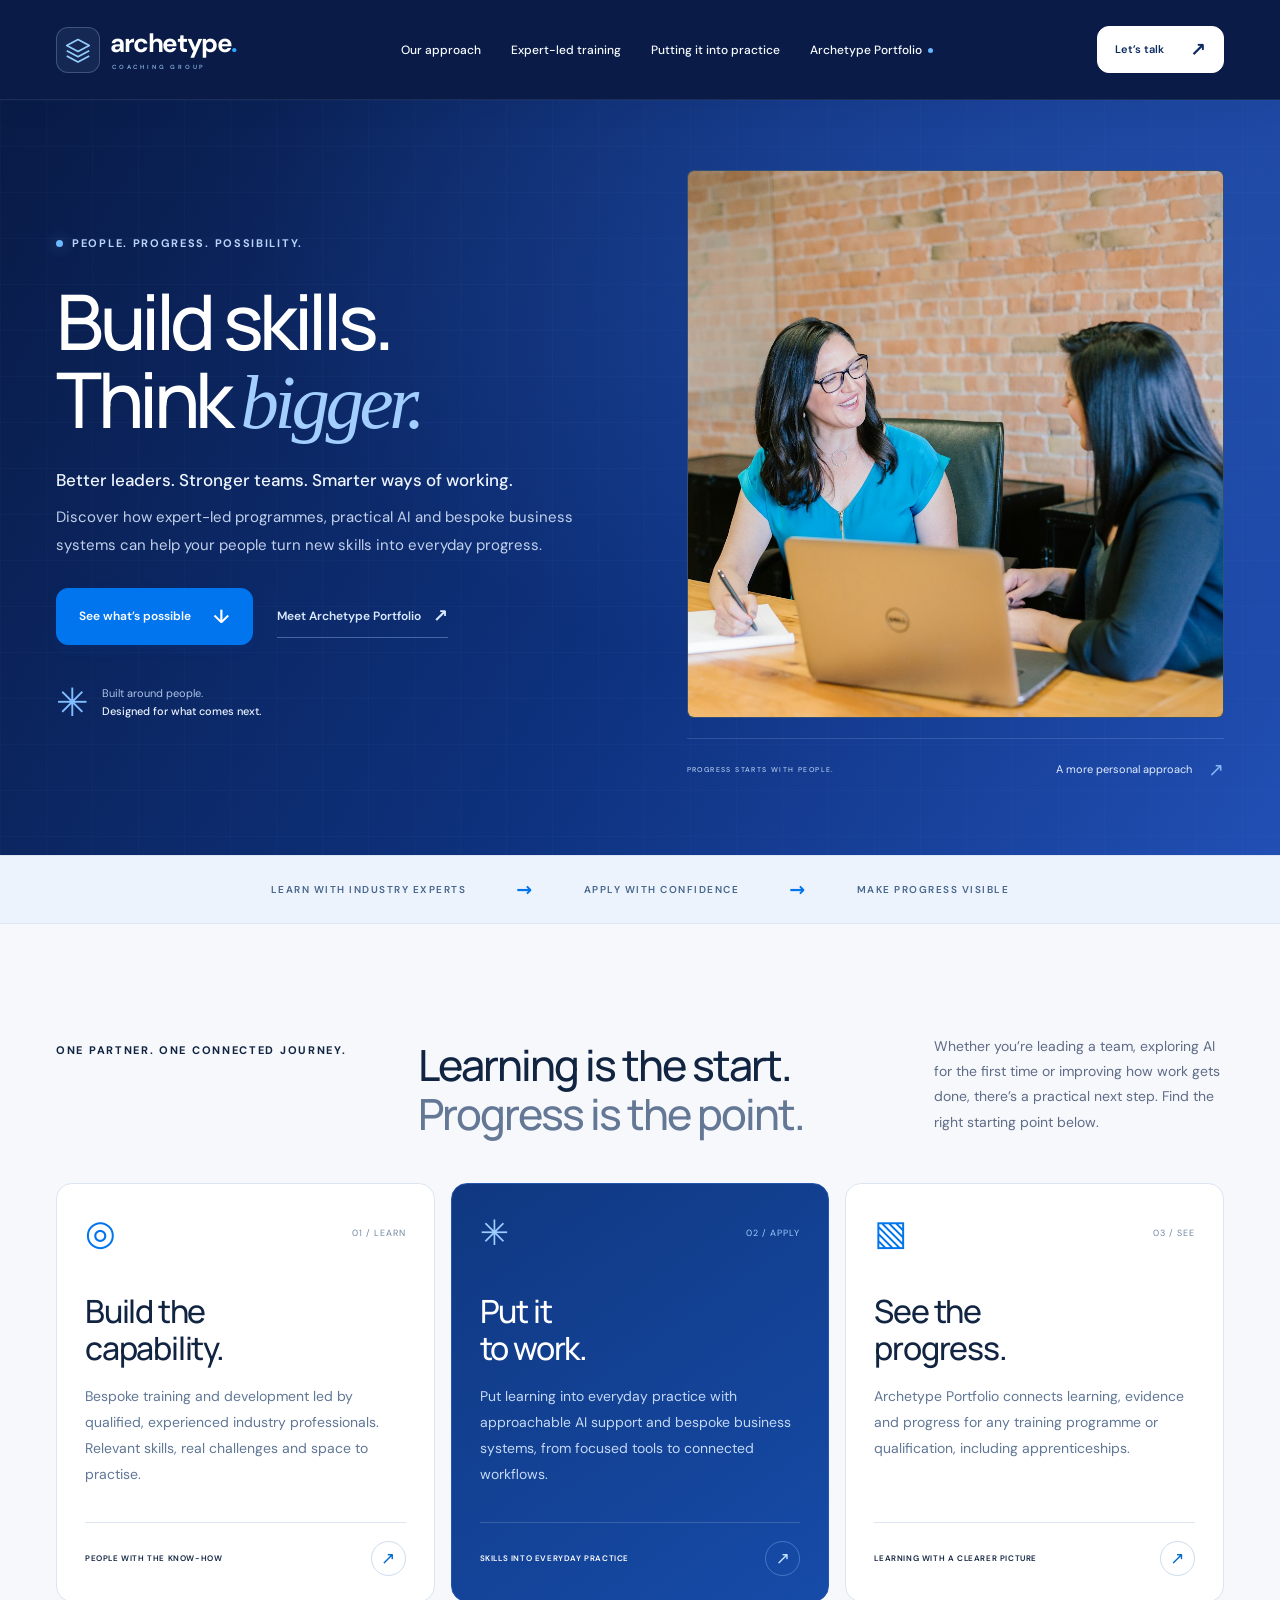
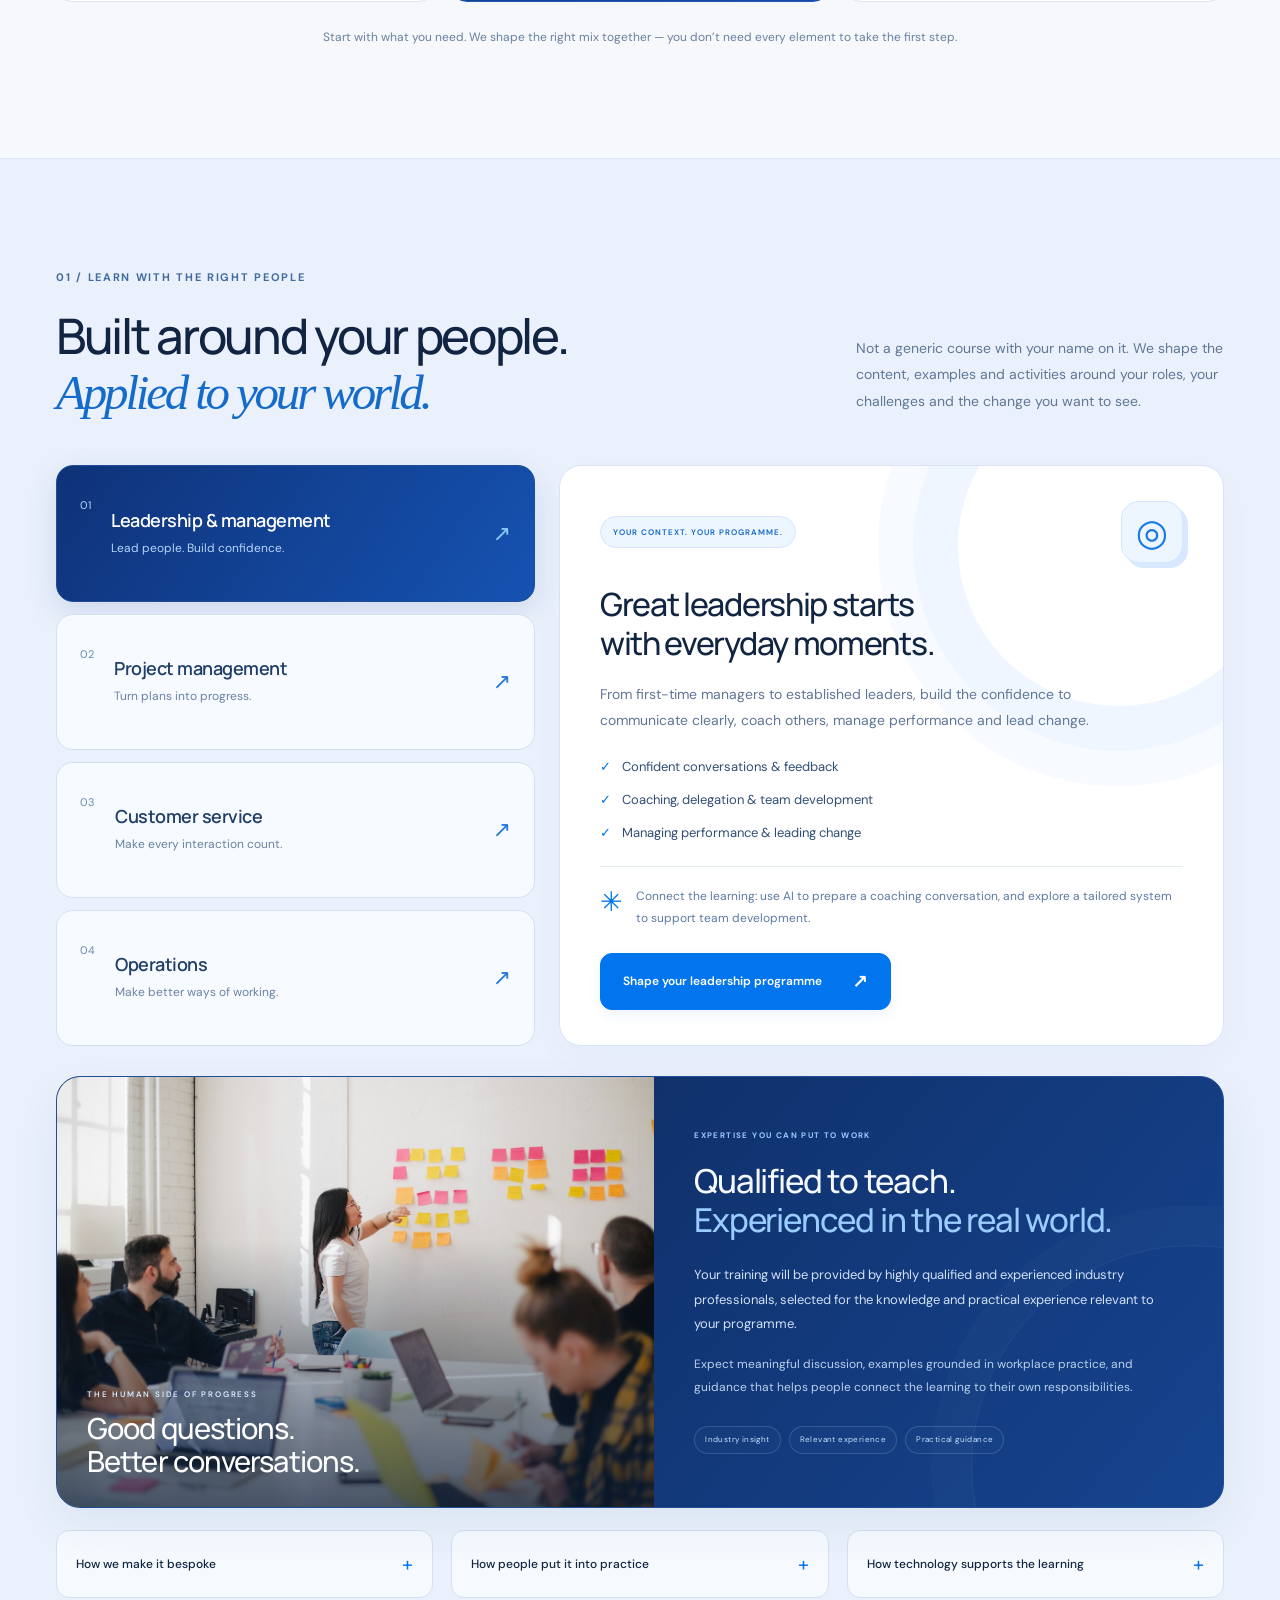
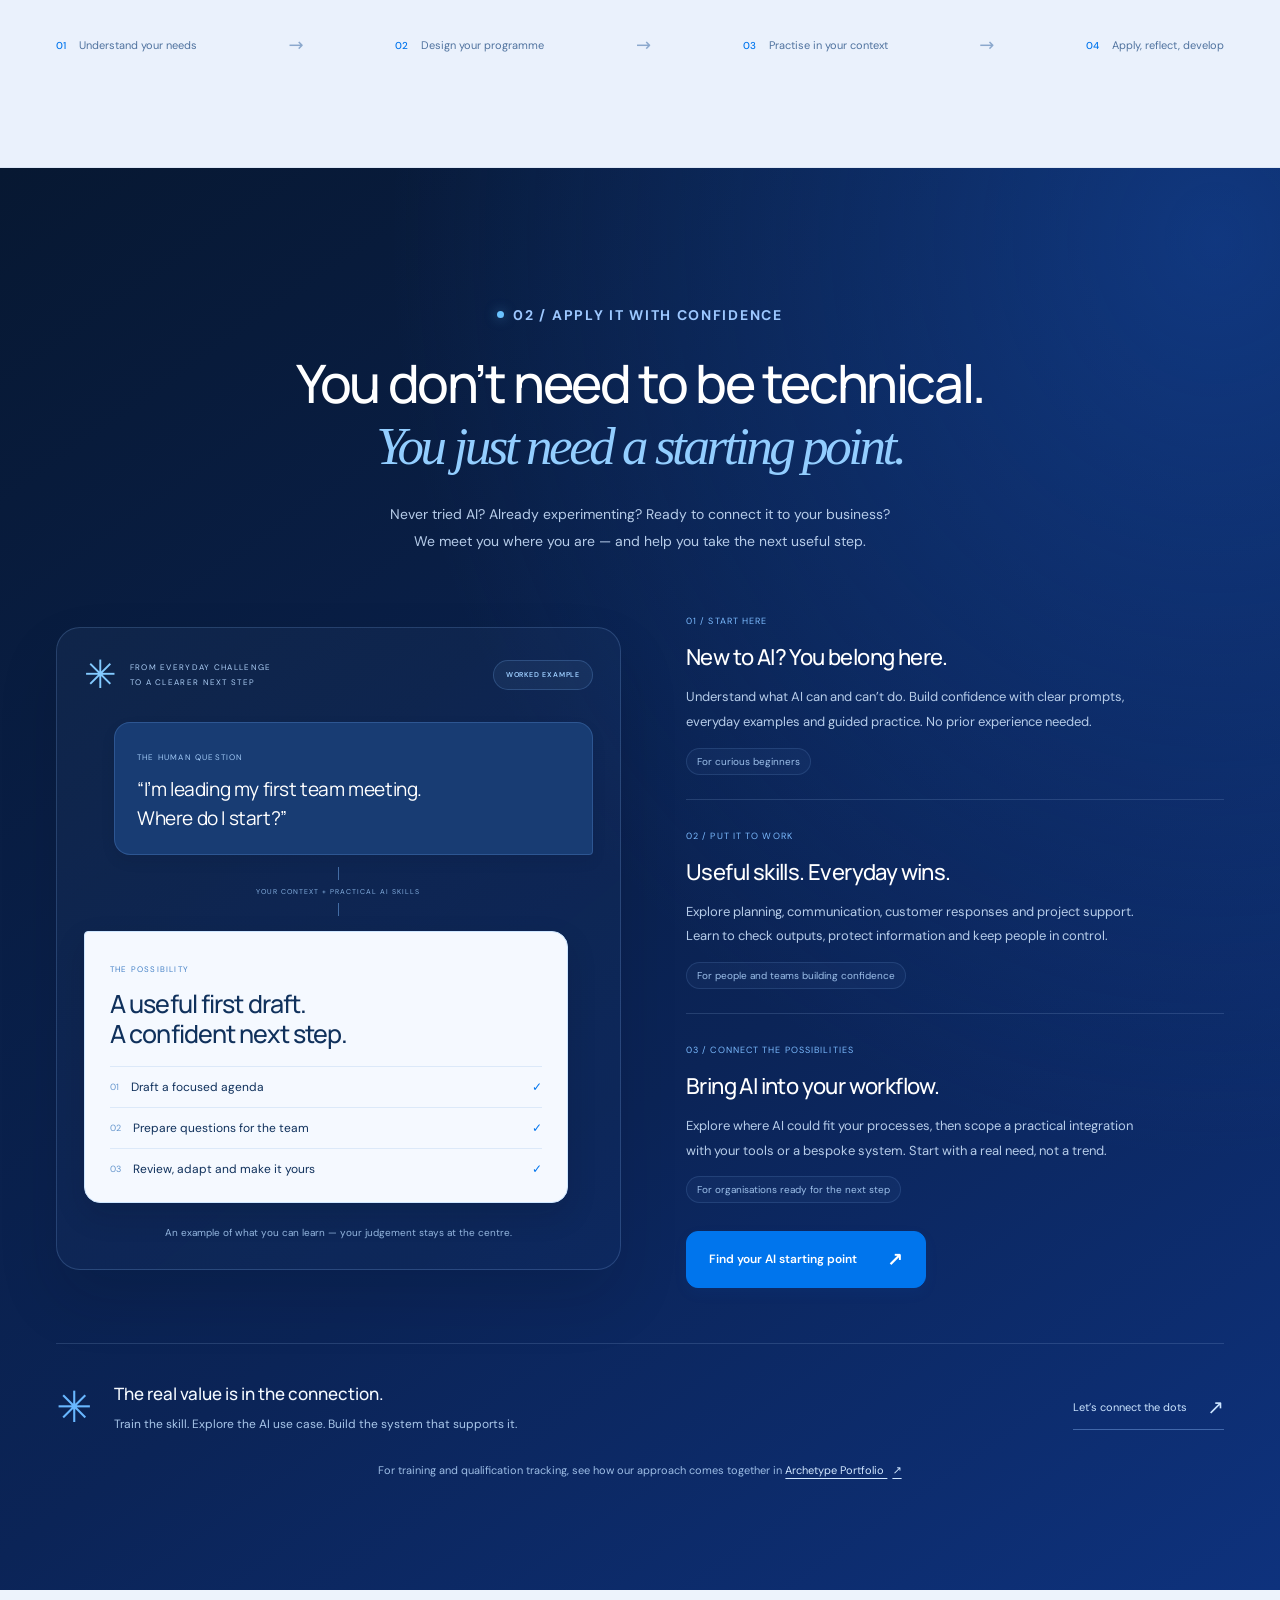
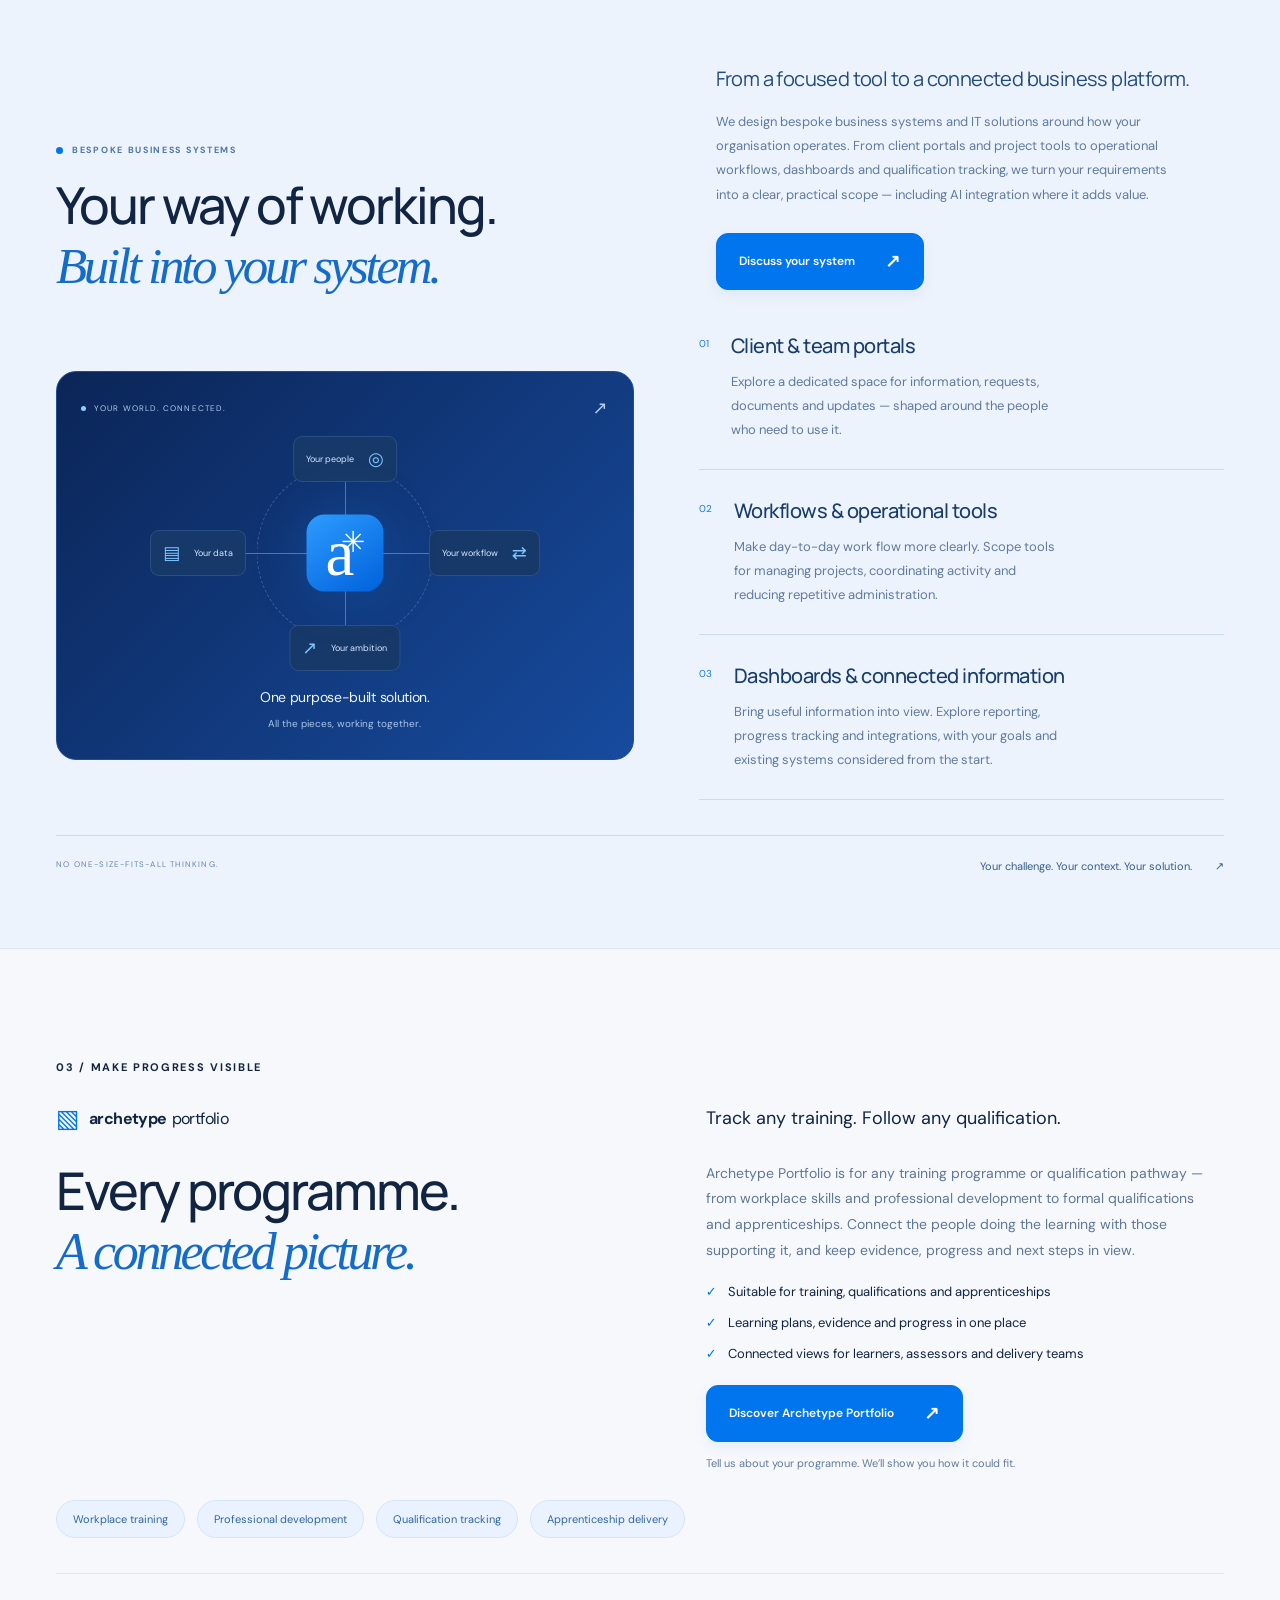
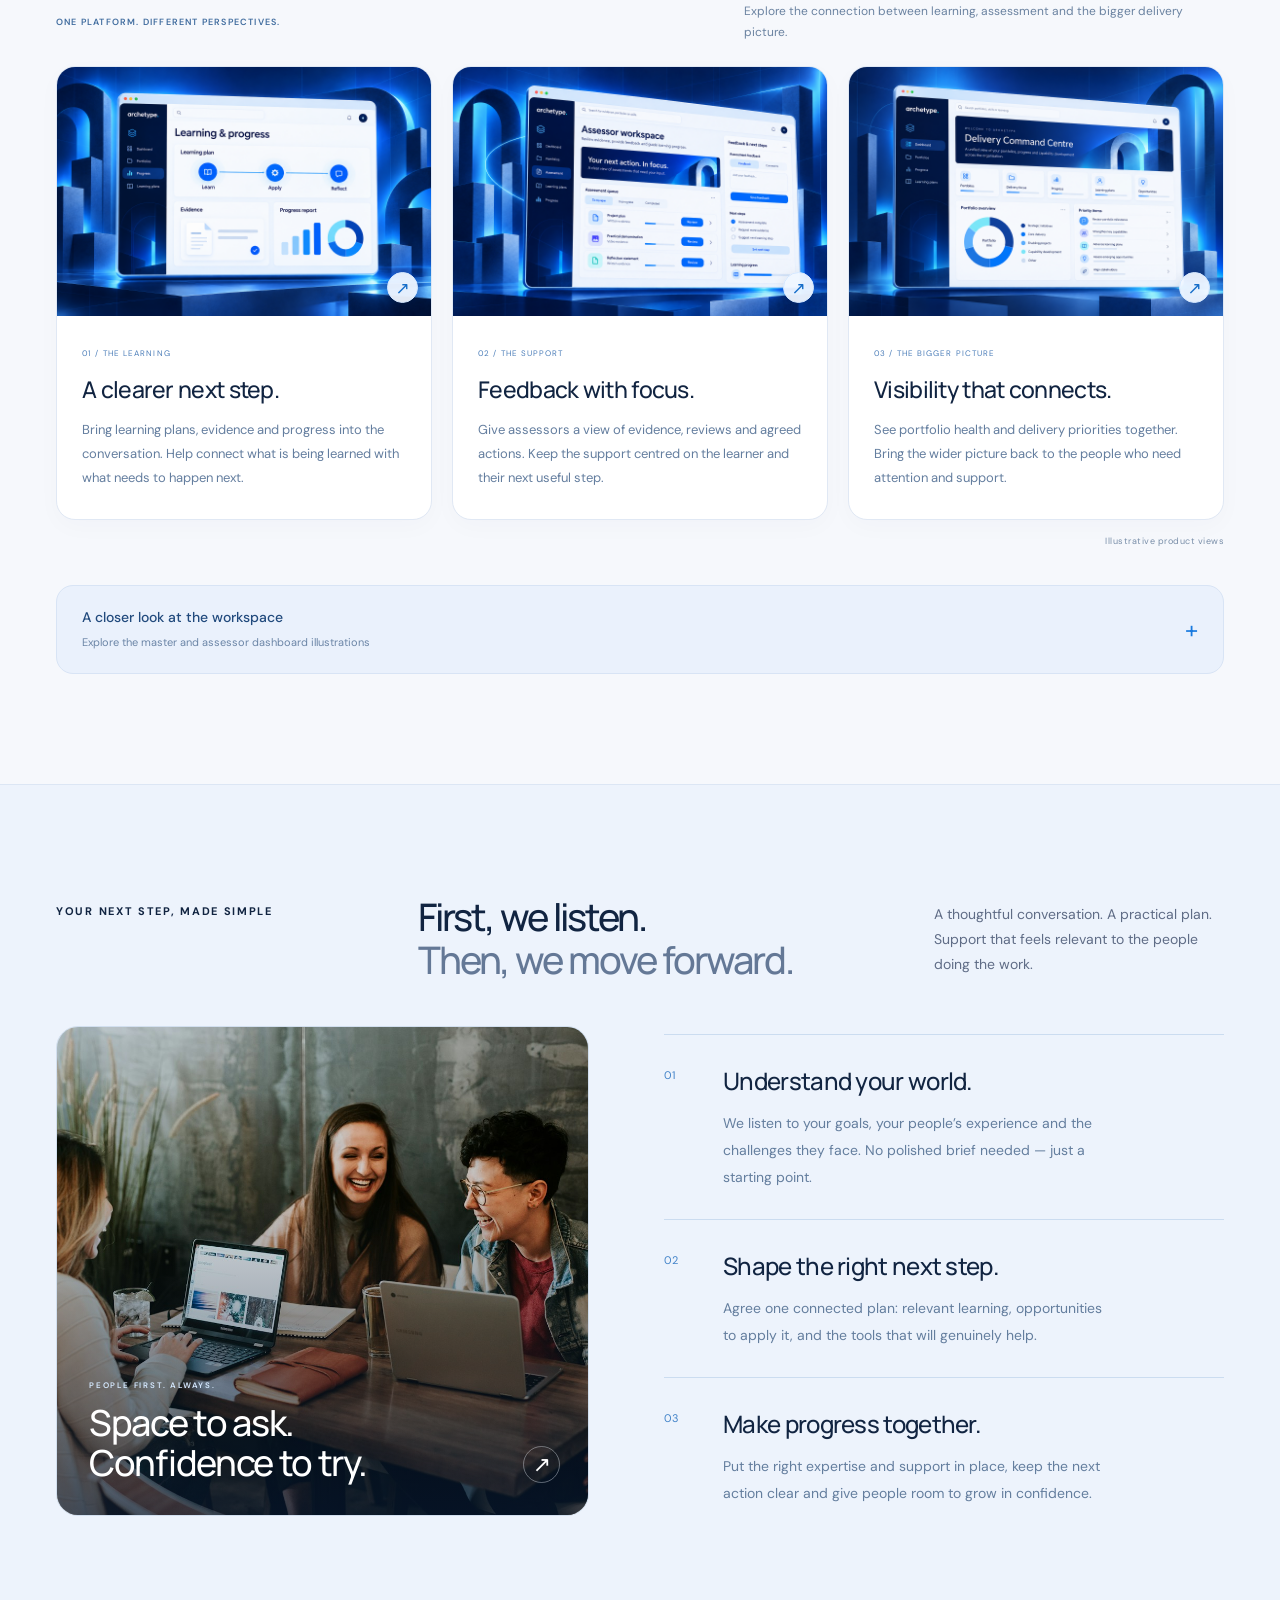
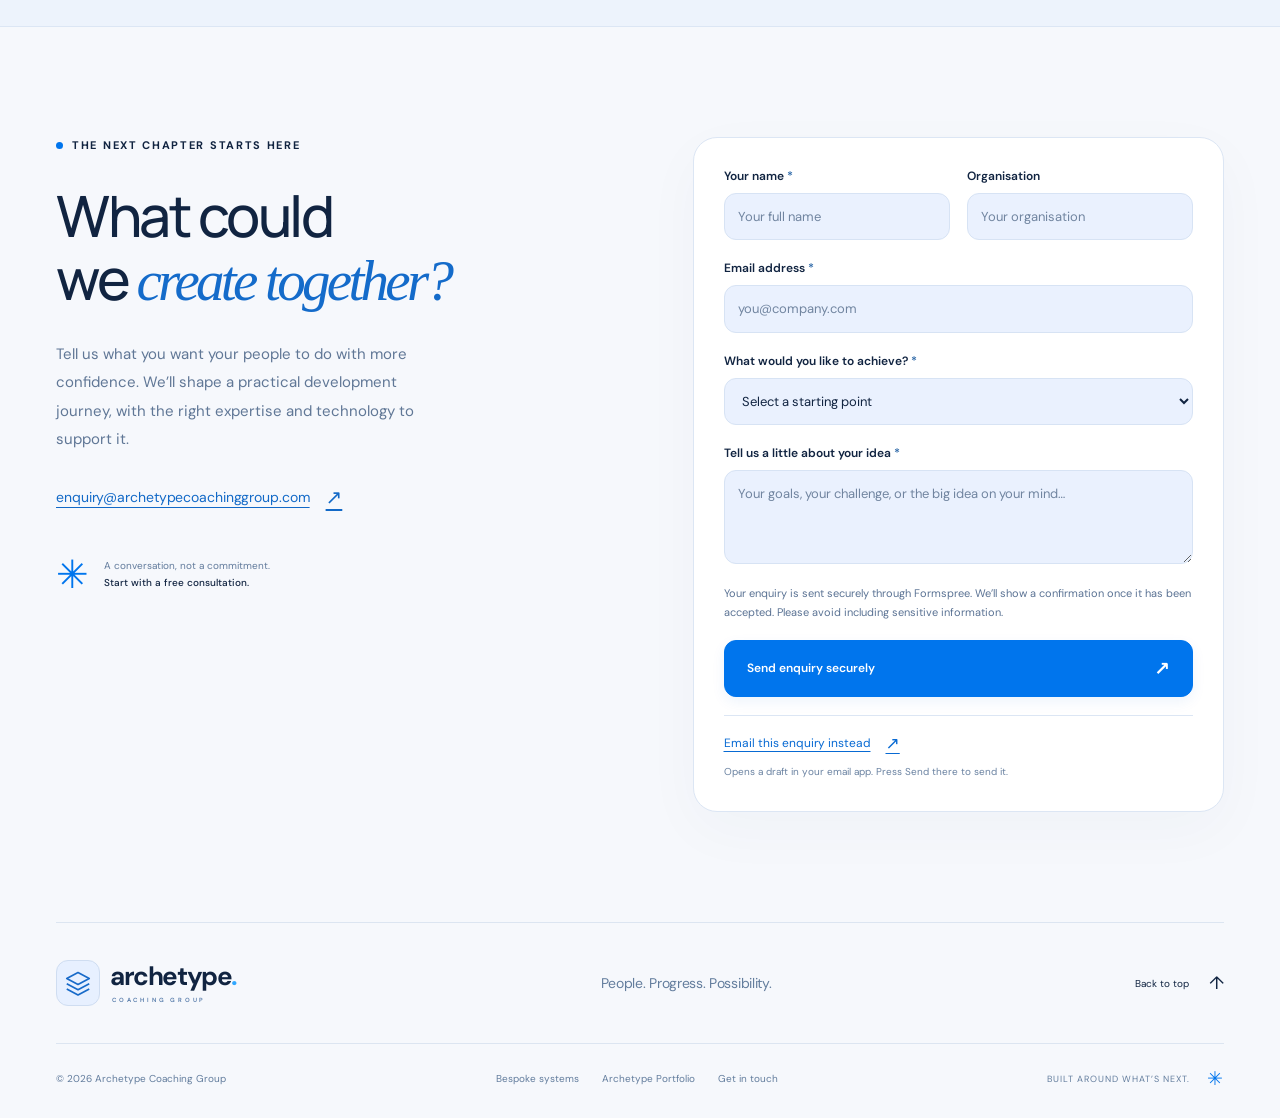
==== index.html @ 6d736fcb "Simplify homepage hero with restrained editorial photography" ====
<!DOCTYPE html>
<html lang="en">
<head>
  <meta charset="UTF-8">
  <meta name="viewport" content="width=device-width, initial-scale=1">
  <script src="https-only.js"></script>
  <link rel="canonical" href="https://www.archetypecoachinggroup.com/">
  <meta property="og:title" content="Archetype — People. Progress. Possibility.">
  <meta property="og:description" content="Expert-led training, practical AI and bespoke business systems. People, programmes and technology, connected.">
  <meta property="og:type" content="website">
  <meta property="og:url" content="https://www.archetypecoachinggroup.com/">
  <meta name="theme-color" content="#0b2054">
  <meta name="description" content="Bespoke leadership, management, project management, customer service and operations training. Practical AI training and integration for all experience levels, bespoke IT systems and Archetype Portfolio for any training or qualification tracking.">
  <title>Archetype — People. Progress. Possibility.</title>
  <link rel="icon" type="image/svg+xml" href="assets/favicon.svg">
  <link rel="stylesheet" href="styles.css?v=editorial-homepage-9">
  <script src="script.js?v=polished-confirmation-4" defer></script>
</head>
<body>
  <a class="skip-link" href="#main">Skip to content</a>
  <header class="site-header">
    <a class="brand" href="#home" aria-label="Archetype home"><span class="brand-symbol" aria-hidden="true"><svg viewBox="0 0 40 40" fill="none"><path d="m5 14 15-8 15 8-15 8-15-8Zm0 7 15 8 15-8M5 28l15 8 15-8" stroke="currentColor" stroke-width="2.2" stroke-linejoin="round"/></svg></span><span>archetype<span class="brand-period">.</span><span class="brand-sub">COACHING GROUP</span></span></a>
    <nav id="main-nav" aria-label="Main navigation">
      <a href="#expertise">Our approach</a><a href="#training">Expert-led training</a><a href="#ai">Putting it into practice</a><a href="#portfolio">Archetype Portfolio <span class="nav-dot"></span></a>
    </nav>
    <a class="button button-small header-cta" href="#contact">Let’s talk <span aria-hidden="true">↗</span></a>
    <button class="menu-toggle" aria-expanded="false" aria-controls="main-nav" aria-label="Open navigation"><span></span><span></span></button>
  </header>
  <main id="main">
    <div class="hero-band"><section class="hero section-shell" id="home">
      <div class="hero-copy">
        <p class="eyebrow"><span class="status-dot"></span> PEOPLE. PROGRESS. POSSIBILITY.</p>
        <h1>Build skills.<br>Think <span class="serif-word">bigger.</span></h1>
        <p class="hero-description"><span class="hero-intro-line">Better leaders. Stronger teams. Smarter ways of working.</span>Discover how expert-led programmes, practical AI and bespoke business systems can help your people turn new skills into everyday progress.</p>
        <div class="button-row"><a class="button" href="#expertise">See what’s possible <span aria-hidden="true">↓</span></a><a class="text-link" href="#portfolio">Meet Archetype Portfolio <span aria-hidden="true">↗</span></a></div>
        <div class="hero-bottom"><span class="mini-star" aria-hidden="true">✳</span><p>Built around people.<br><strong>Designed for what comes next.</strong></p></div>
      </div>
      <figure class="homepage-editorial"><div class="homepage-editorial-frame"><img src="assets/photos/homepage-coaching.jpg" alt="Two professionals sharing ideas in a one-to-one conversation over notes and a laptop" width="1600" height="1067" fetchpriority="high" decoding="async"></div><figcaption><span>PROGRESS STARTS WITH PEOPLE.</span><a href="#approach">A more personal approach <span aria-hidden="true">↗</span></a></figcaption></figure>
    </section>
    </div>
    <div class="capability-strip journey-strip" aria-label="Your connected development journey"><span>Learn with industry experts</span><i aria-hidden="true">→</i><span>Apply with confidence</span><i aria-hidden="true">→</i><span>Make progress visible</span></div>

    <section class="expertise section-shell section-space" id="expertise">
      <div class="section-heading"><p class="eyebrow">ONE PARTNER. ONE CONNECTED JOURNEY.</p><div><h2>Learning is the start.<br><span class="muted">Progress is the point.</span></h2><p>Whether you’re leading a team, exploring AI for the first time or improving how work gets done, there’s a practical next step. Find the right starting point below.</p></div></div>
      <div class="service-grid connected-services journey-cards">
        <a class="service-card" href="#training"><div class="card-top"><span class="service-icon" aria-hidden="true">◎</span><span class="card-number">01 / LEARN</span></div><h3>Build the<br> capability.</h3><p>Bespoke training and development led by qualified, experienced industry professionals. Relevant skills, real challenges and space to practise.</p><div class="card-footer"><span>PEOPLE WITH THE KNOW-HOW</span><span class="round-arrow" aria-hidden="true">↗</span></div></a>
        <a class="service-card accent-card" href="#ai"><div class="card-top"><span class="service-icon" aria-hidden="true">✳</span><span class="card-number">02 / APPLY</span></div><h3>Put it<br> to work.</h3><p>Put learning into everyday practice with approachable AI support and bespoke business systems, from focused tools to connected workflows.</p><div class="card-footer"><span>SKILLS INTO EVERYDAY PRACTICE</span><span class="round-arrow" aria-hidden="true">↗</span></div></a>
        <a class="service-card" href="#portfolio"><div class="card-top"><span class="service-icon" aria-hidden="true">▧</span><span class="card-number">03 / SEE</span></div><h3>See the<br> progress.</h3><p>Archetype Portfolio connects learning, evidence and progress for any training programme or qualification, including apprenticeships.</p><div class="card-footer"><span>LEARNING WITH A CLEARER PICTURE</span><span class="round-arrow" aria-hidden="true">↗</span></div></a>
      </div><p class="journey-footnote">Start with what you need. We shape the right mix together — you don’t need every element to take the first step.</p>
    </section>

    <section class="training-section section-space" id="training"><div class="section-shell">
      <div class="training-heading"><div><p class="eyebrow">01 / LEARN WITH THE RIGHT PEOPLE</p><h2>Built around your people.<br><span class="serif-word">Applied to your world.</span></h2></div><p>Not a generic course with your name on it. We shape the content, examples and activities around your roles, your challenges and the change you want to see.</p></div>
      <div class="training-workspace"><div class="training-topic-list" role="tablist" aria-label="Training areas">
        <button id="tab-leadership" class="training-tab" role="tab" aria-selected="true" aria-controls="training-panel" data-topic="leadership"><span class="topic-number">01</span><span><strong>Leadership & management</strong><small>Lead people. Build confidence.</small></span><b aria-hidden="true">↗</b></button>
        <button id="tab-projects" class="training-tab" role="tab" aria-selected="false" aria-controls="training-panel" data-topic="projects" tabindex="-1"><span class="topic-number">02</span><span><strong>Project management</strong><small>Turn plans into progress.</small></span><b aria-hidden="true">↗</b></button>
        <button id="tab-service" class="training-tab" role="tab" aria-selected="false" aria-controls="training-panel" data-topic="service" tabindex="-1"><span class="topic-number">03</span><span><strong>Customer service</strong><small>Make every interaction count.</small></span><b aria-hidden="true">↗</b></button>
        <button id="tab-operations" class="training-tab" role="tab" aria-selected="false" aria-controls="training-panel" data-topic="operations" tabindex="-1"><span class="topic-number">04</span><span><strong>Operations</strong><small>Make better ways of working.</small></span><b aria-hidden="true">↗</b></button>
      </div><div class="training-detail" id="training-panel" role="tabpanel" aria-labelledby="tab-leadership" tabindex="0"><div class="training-detail-top"><span class="pill">YOUR CONTEXT. YOUR PROGRAMME.</span><span class="topic-graphic" aria-hidden="true">◎</span></div><h3 id="training-title">Great leadership starts<br>with everyday moments.</h3><p id="training-description">From first-time managers to established leaders, build the confidence to communicate clearly, coach others, manage performance and lead change.</p><ul id="training-outcomes"><li>Confident conversations & feedback</li><li>Coaching, delegation & team development</li><li>Managing performance & leading change</li></ul><div class="training-connection"><span aria-hidden="true">✳</span><p id="training-connection">Connect the learning: use AI to prepare a coaching conversation, and explore a tailored system to support team development.</p></div><a class="button" href="#contact" data-interest="Bespoke training" id="training-enquire">Shape your leadership programme <span aria-hidden="true">↗</span></a></div></div>
      <div class="expert-promise human-expertise"><figure class="expert-photo"><img src="assets/photos/workshop-discussion.jpg" alt="A workshop facilitator guiding a group discussion using sticky notes on a wall" width="1400" height="933" loading="lazy" decoding="async"><figcaption><span>THE HUMAN SIDE OF PROGRESS</span><strong>Good questions.<br>Better conversations.</strong></figcaption></figure><div class="expert-promise-body"><p class="eyebrow">EXPERTISE YOU CAN PUT TO WORK</p><h3>Qualified to teach.<br><span>Experienced in the real world.</span></h3><div class="expert-promise-copy"><p>Your training will be provided by highly qualified and experienced industry professionals, selected for the knowledge and practical experience relevant to your programme.</p><p>Expect meaningful discussion, examples grounded in workplace practice, and guidance that helps people connect the learning to their own responsibilities.</p></div><div class="expert-principles"><span>Industry insight</span><span>Relevant experience</span><span>Practical guidance</span></div></div></div>
      <div class="programme-detail-grid"><details><summary>How we make it bespoke <span>+</span></summary><p>We begin with a conversation about your roles, current experience and goals. Together we identify the priorities, shape relevant activities and agree what participants should be able to apply afterwards.</p></details><details><summary>How people put it into practice <span>+</span></summary><p>Work through scenarios drawn from your setting, reflect on current habits and leave with practical next steps. Coaching and feedback help connect the session to the work that follows.</p></details><details><summary>How technology supports the learning <span>+</span></summary><p>Where it adds value, we introduce approachable AI use cases or explore a tailored tool. For any training or qualification pathway, Archetype Portfolio brings evidence, assessment and progress into a connected workspace.</p></details></div>
      <div class="learning-path"><span><b>01</b> Understand your needs</span><i aria-hidden="true">→</i><span><b>02</b> Design your programme</span><i aria-hidden="true">→</i><span><b>03</b> Practise in your context</span><i aria-hidden="true">→</i><span><b>04</b> Apply, reflect, develop</span></div>
    </div></section>

    <section class="ai-section section-space" id="ai"><div class="section-shell">
      <div class="ai-heading"><p class="eyebrow"><span class="status-dot"></span> 02 / APPLY IT WITH CONFIDENCE</p><h2>You don’t need to be technical.<br><span class="serif-word">You just need a starting point.</span></h2><p>Never tried AI? Already experimenting? Ready to connect it to your business?<br>We meet you where you are — and help you take the next useful step.</p></div>
      <div class="ai-layout"><div class="ai-visual"><div class="ai-visual-top"><span class="ai-spark" aria-hidden="true">✳</span><span>FROM EVERYDAY CHALLENGE<br>TO A CLEARER NEXT STEP</span><span class="pill">WORKED EXAMPLE</span></div><div class="prompt-bubble"><span>THE HUMAN QUESTION</span><p>“I’m leading my first team meeting.<br>Where do I start?”</p></div><div class="ai-flow-line" aria-hidden="true"><i></i><span>YOUR CONTEXT + PRACTICAL AI SKILLS</span><i></i></div><div class="response-bubble"><span>THE POSSIBILITY</span><h3>A useful first draft.<br>A confident next step.</h3><div class="ai-example-row"><span>01</span><p>Draft a focused agenda</p><b>✓</b></div><div class="ai-example-row"><span>02</span><p>Prepare questions for the team</p><b>✓</b></div><div class="ai-example-row"><span>03</span><p>Review, adapt and make it yours</p><b>✓</b></div></div><p class="ai-visual-note">An example of what you can learn — your judgement stays at the centre.</p></div><div class="ai-paths"><article><span class="ai-level">01 / START HERE</span><h3>New to AI? You belong here.</h3><p>Understand what AI can and can’t do. Build confidence with clear prompts, everyday examples and guided practice. No prior experience needed.</p><span class="ai-path-tag">For curious beginners</span></article><article><span class="ai-level">02 / PUT IT TO WORK</span><h3>Useful skills. Everyday wins.</h3><p>Explore planning, communication, customer responses and project support. Learn to check outputs, protect information and keep people in control.</p><span class="ai-path-tag">For people and teams building confidence</span></article><article><span class="ai-level">03 / CONNECT THE POSSIBILITIES</span><h3>Bring AI into your workflow.</h3><p>Explore where AI could fit your processes, then scope a practical integration with your tools or a bespoke system. Start with a real need, not a trend.</p><span class="ai-path-tag">For organisations ready for the next step</span></article><a class="button" href="#contact" data-interest="AI training and integration">Find your AI starting point <span aria-hidden="true">↗</span></a></div></div>
      <div class="connected-banner"><span class="connected-star" aria-hidden="true">✳</span><p><strong>The real value is in the connection.</strong> Train the skill. Explore the AI use case. Build the system that supports it.</p><a href="#contact" data-interest="Training, AI and systems together">Let’s connect the dots <span aria-hidden="true">↗</span></a></div>
      <p class="application-link">For training and qualification tracking, see how our approach comes together in <a href="#portfolio">Archetype Portfolio <span aria-hidden="true">↗</span></a></p>
    </div></section>

    <section class="systems-section section-space" id="systems"><div class="section-shell">
      <div class="systems-intro"><div><p class="eyebrow"><span class="status-dot"></span> BESPOKE BUSINESS SYSTEMS</p><h2>Your way of working.<br><span class="serif-word">Built into your system.</span></h2></div><div class="systems-description"><p>From a focused tool to a connected business platform.</p><p>We design bespoke business systems and IT solutions around how your organisation operates. From client portals and project tools to operational workflows, dashboards and qualification tracking, we turn your requirements into a clear, practical scope — including AI integration where it adds value.</p><a class="button button-accent" href="#contact" data-interest="Bespoke IT solutions">Discuss your system <span aria-hidden="true">↗</span></a></div></div>
      <div class="systems-layout"><div class="system-visual"><div class="visual-top"><span><span class="status-dot"></span> YOUR WORLD. CONNECTED.</span><span>↗</span></div><div class="connection-diagram" aria-hidden="true"><div class="diagram-line horizontal"></div><div class="diagram-line vertical"></div><div class="diagram-ring"></div><span class="node node-top">Your people <b>◎</b></span><span class="node node-left"><b>▤</b> Your data</span><span class="node node-right">Your workflow <b>⇄</b></span><span class="node node-bottom"><b>↗</b> Your ambition</span><div class="center-node">a<span>✳</span></div></div><p>One purpose-built solution.<br><span>All the pieces, working together.</span></p></div><div class="system-list"><article><span>01</span><div><h3>Client & team portals</h3><p>Explore a dedicated space for information, requests, documents and updates — shaped around the people who need to use it.</p></div></article><article><span>02</span><div><h3>Workflows & operational tools</h3><p>Make day-to-day work flow more clearly. Scope tools for managing projects, coordinating activity and reducing repetitive administration.</p></div></article><article><span>03</span><div><h3>Dashboards & connected information</h3><p>Bring useful information into view. Explore reporting, progress tracking and integrations, with your goals and existing systems considered from the start.</p></div></article></div></div>
      <div class="systems-footnote"><span>NO ONE-SIZE-FITS-ALL THINKING.</span><span>Your challenge. Your context. Your solution. <span aria-hidden="true">↗</span></span></div>
    </div></section>

    <section class="portfolio-section section-shell section-space" id="portfolio">
      <div class="portfolio-copy"><p class="eyebrow">03 / MAKE PROGRESS VISIBLE</p><div class="product-name"><span class="product-symbol" aria-hidden="true">▧</span> archetype<span>portfolio</span></div><h2>Every programme.<br><span class="serif-word">A connected picture.</span></h2><p class="portfolio-lead">Track any training. Follow any qualification.</p><p>Archetype Portfolio is for any training programme or qualification pathway — from workplace skills and professional development to formal qualifications and apprenticeships. Connect the people doing the learning with those supporting it, and keep evidence, progress and next steps in view.</p><ul class="portfolio-points"><li>Suitable for training, qualifications and apprenticeships</li><li>Learning plans, evidence and progress in one place</li><li>Connected views for learners, assessors and delivery teams</li></ul><a class="button" href="#contact" data-interest="Archetype Portfolio demo">Discover Archetype Portfolio <span aria-hidden="true">↗</span></a><span class="demo-note">Tell us about your programme. We’ll show you how it could fit.</span></div><div class="portfolio-use-cases" aria-label="Archetype Portfolio use cases"><span>Workplace training</span><span>Professional development</span><span>Qualification tracking</span><span>Apprenticeship delivery</span></div>
      <div class="portfolio-story"><div class="portfolio-story-intro"><p>ONE PLATFORM. DIFFERENT PERSPECTIVES.</p><span>Explore the connection between learning, assessment and the bigger delivery picture.</span></div><div class="product-story-grid">
        <article class="product-story-card"><button class="product-image-open" type="button" data-product-image="assets/portfolio-learning.png" data-product-caption="Learning & progress — AI-generated product illustration" aria-label="Enlarge the learning and progress product illustration"><img src="assets/portfolio-learning.png" alt="AI-generated Archetype Portfolio visual showing a learning plan and progress cards" loading="lazy" width="1536" height="1024"><span aria-hidden="true">↗</span></button><div class="product-story-copy"><span>01 / THE LEARNING</span><h3>A clearer next step.</h3><p>Bring learning plans, evidence and progress into the conversation. Help connect what is being learned with what needs to happen next.</p></div></article>
        <article class="product-story-card"><button class="product-image-open" type="button" data-product-image="assets/portfolio-assessor.png" data-product-caption="Assessor workspace — AI-generated product illustration" aria-label="Enlarge the assessor workspace product illustration"><img src="assets/portfolio-assessor.png" alt="AI-generated Archetype Portfolio visual showing an assessor evidence queue and feedback workspace" loading="lazy" width="1536" height="1024"><span aria-hidden="true">↗</span></button><div class="product-story-copy"><span>02 / THE SUPPORT</span><h3>Feedback with focus.</h3><p>Give assessors a view of evidence, reviews and agreed actions. Keep the support centred on the learner and their next useful step.</p></div></article>
        <article class="product-story-card"><button class="product-image-open" type="button" data-product-image="assets/portfolio-overview.png" data-product-caption="Delivery overview — AI-generated product illustration" aria-label="Enlarge the delivery overview product illustration"><img src="assets/portfolio-overview.png" alt="AI-generated Archetype Portfolio visual showing a delivery command centre with a progress chart and priorities" loading="lazy" width="1536" height="1024"><span aria-hidden="true">↗</span></button><div class="product-story-copy"><span>03 / THE BIGGER PICTURE</span><h3>Visibility that connects.</h3><p>See portfolio health and delivery priorities together. Bring the wider picture back to the people who need attention and support.</p></div></article>
      </div><p class="product-visual-caption">Illustrative product views</p></div>
      <details class="interface-details"><summary><span><strong>A closer look at the workspace</strong><small>Explore the master and assessor dashboard illustrations</small></span><b aria-hidden="true">+</b></summary>
      <div class="dashboard-showcase">
        <div class="dashboard-showcase-head"><div><span class="status-dot"></span><span>ONE PLATFORM. CONNECTED PERSPECTIVES.</span></div><div class="dashboard-switch" role="tablist" aria-label="Portfolio workspaces"><button id="master-tab" role="tab" aria-selected="true" aria-controls="master-view">Master workspace</button><button id="assessor-tab" role="tab" aria-selected="false" aria-controls="assessor-view" tabindex="-1">Assessor workspace</button></div></div>
        <div class="product-browser"><div class="product-browser-bar"><span class="window-dots"><i></i><i></i><i></i></span><span>archetype portfolio <span aria-hidden="true">/</span> connected delivery</span><span class="preview-label">INTERFACE ILLUSTRATION</span></div>
        <div class="product-dashboard"><aside class="product-rail" aria-hidden="true"><div class="rail-brand">a<sup>↗</sup> <strong>archetype<span>.</span></strong></div><div class="rail-workspace"><span>▱</span><div><strong>WBL Intelligence</strong><small id="workspace-role">Master workspace</small></div><b>›</b></div><span class="rail-category">COMMAND CENTRE</span><span class="rail-nav selected" id="rail-selected">▦ <span>Master dashboard</span></span><span class="rail-nav">♧ <span>Apprentices</span></span><span class="rail-nav">△ <span>Alerts</span></span><span class="rail-nav">☷ <span>Action plans</span></span><span class="rail-nav">▥ <span>Analytics</span></span><span class="rail-category">PORTFOLIOS & LEARNING</span><span class="rail-nav">▱ <span>Portfolios</span></span><span class="rail-nav">▧ <span>Progress report</span></span><span class="rail-nav">▤ <span>Learning plan</span></span><span class="rail-bottom"><i></i> Connected learning & progress</span></aside>
        <div class="dashboard-view" id="master-view" role="tabpanel" aria-labelledby="master-tab" tabindex="0"><div class="dashboard-title"><div><span>DELIVERY, LEARNING & COMPLIANCE</span><h3>Master dashboard<span>.</span></h3><p>Clarity across every learner. Confidence in every next step.</p></div><span class="demo-add" aria-hidden="true">+ Add learner</span></div><div class="dashboard-hero"><span class="dashboard-kicker">WORK-BASED LEARNING INTELLIGENCE</span><h4>Delivery Command Centre</h4><p>Portfolio health, progress and intervention priorities. One connected picture.</p><div class="dashboard-stats"><div><span>♧ Learners</span><strong>6</strong><small>Active learners</small></div><div><span>◎ Verified progress</span><strong>10%</strong><small>Accepted evidence</small></div><div><span>△ Priority support</span><strong>6</strong><small>Learners to support</small></div><div><span>▦ Overdue reviews</span><strong>2</strong><small>Conversations to arrange</small></div><div><span>▱ Assessment queue</span><strong>6</strong><small>Evidence to review</small></div></div></div><div class="dashboard-lower"><div class="portfolio-health"><h4>Portfolio health</h4><p>A clearer view of where support is needed.</p><div class="health-layout"><div class="health-ring"><span>6<small>LEARNERS</small></span></div><div class="health-breakdown"><div><span class="health-badge green">● On track</span><strong>0</strong></div><div><span class="health-badge amber">● Attention</span><strong>0</strong></div><div><span class="health-badge red">● Support</span><strong>6</strong></div><div class="progress-track"><span>Verified portfolio progress <b>10%</b></span><i><b></b></i></div></div></div></div><div class="priority-panel"><h4>Priority queue</h4><p>The next conversation that matters.</p><div><span class="learner-avatar">AR</span><span><strong>Alex Rowan</strong><small>Progress review due</small></span><span class="health-badge red">Priority</span></div><div><span class="learner-avatar">CL</span><span><strong>Casey Linden</strong><small>Support conversation</small></span><span class="health-badge red">Priority</span></div><div><span class="learner-avatar">TV</span><span><strong>Taylor Vale</strong><small>Review learning plan</small></span><span class="health-badge amber">Review</span></div></div></div></div>
        <div class="dashboard-view" id="assessor-view" role="tabpanel" aria-labelledby="assessor-tab" tabindex="0" hidden><div class="dashboard-title"><div><span>DELIVERY, LEARNING & COMPLIANCE</span><h3>Assessor dashboard<span>.</span></h3><p>Your caseload, your assessment priorities, your next conversations.</p></div><span class="demo-add" aria-hidden="true">+ Add learner</span></div><div class="dashboard-hero assessor-hero"><span class="dashboard-kicker">YOUR ASSESSOR WORKSPACE</span><h4>A clearer view.<br>A more focused day.</h4><p>Your learners, your assessment priorities, and the next step for every learner.</p><div class="assessor-actions" aria-hidden="true"><span>▧ Start assessing →</span><span>▤ Learner progress reports</span></div><div class="assessor-summary"><span><strong>6</strong> learners</span><span><strong>10%</strong> average coverage</span><span><strong>6</strong> need priority support</span></div></div><div class="assessor-metrics"><div><span>Evidence to assess <i>▱</i></span><strong>6</strong><small>Submitted by your learners</small></div><div><span>Learning logs to verify <i>◷</i></span><strong>5</strong><small>Review eligible learning</small></div><div><span>Reviews due soon <i>▦</i></span><strong>6</strong><small>Keep conversations moving</small></div><div><span>Open learner actions <i>☷</i></span><strong>4</strong><small>Track agreed next steps</small></div></div><div class="assessor-bottom"><div><h4>Your assessment queue</h4><p>Give the feedback that moves learning forward.</p><span>▧ <strong>Workplace reflection</strong><small>Evidence ready for review ↗</small></span></div><div><h4>This week’s focus</h4><p>A little structure. A lot of progress.</p><span>◎ <strong>Keep the next step clear.</strong></span></div></div></div>
        </div></div><div class="dashboard-caption"><span>Illustrative dashboard views based on the supplied system screenshots. Sample data.</span><a href="#contact" data-interest="Archetype Portfolio demo">Explore the live system in a demo <span aria-hidden="true">↗</span></a></div>
      </div>
      </details>
    </section>

    <section class="approach-section section-space" id="approach"><div class="section-shell"><div class="section-heading"><p class="eyebrow">YOUR NEXT STEP, MADE SIMPLE</p><div><h2>First, we listen.<br><span class="muted">Then, we move forward.</span></h2><p>A thoughtful conversation. A practical plan. Support that feels relevant to the people doing the work.</p></div></div><div class="human-approach"><figure class="approach-photo"><img src="assets/photos/team-learning.jpg" alt="A small group sharing ideas around a table with laptops and notebooks" width="1400" height="933" loading="lazy" decoding="async"><figcaption><span>PEOPLE FIRST. ALWAYS.</span><strong>Space to ask.<br>Confidence to try.</strong></figcaption><a class="photo-corner-mark" href="#contact" aria-label="Start a conversation">↗</a></figure><div class="process-grid"><article><span class="process-number">01 <i>↗</i></span><div><h3>Understand your world.</h3><p>We listen to your goals, your people’s experience and the challenges they face. No polished brief needed — just a starting point.</p></div></article><article><span class="process-number">02 <i>↗</i></span><div><h3>Shape the right next step.</h3><p>Agree one connected plan: relevant learning, opportunities to apply it, and the tools that will genuinely help.</p></div></article><article><span class="process-number">03 <i>↗</i></span><div><h3>Make progress together.</h3><p>Put the right expertise and support in place, keep the next action clear and give people room to grow in confidence.</p></div></article></div></div></div></section>

    <section class="contact-section section-shell section-space" id="contact"><div class="contact-copy"><p class="eyebrow"><span class="status-dot"></span> THE NEXT CHAPTER STARTS HERE</p><h2>What could<br>we <span class="serif-word">create together?</span></h2><p>Tell us what you want your people to do with more confidence. We’ll shape a practical development journey, with the right expertise and technology to support it.</p><a class="contact-email" href="mailto:enquiry@archetypecoachinggroup.com">enquiry@archetypecoachinggroup.com <span aria-hidden="true">↗</span></a><div class="contact-promise"><span class="mini-star" aria-hidden="true">✳</span><p>A conversation, not a commitment.<br><strong>Start with a free consultation.</strong></p></div></div><form id="enquiryForm" class="enquiry-form" action="https://formspree.io/f/mbgglrpw" method="POST"><input type="hidden" name="subject" value="Website enquiry — Archetype"><div class="form-honeypot" aria-hidden="true"><label for="website-confirm">Leave this field empty</label><input id="website-confirm" name="_gotcha" type="text" tabindex="-1" autocomplete="off"></div><div class="form-row"><div class="field"><label for="name">Your name <span>*</span></label><input id="name" name="name" autocomplete="name" placeholder="Your full name" required maxlength="160"></div><div class="field"><label for="organisation">Organisation</label><input id="organisation" name="Organisation" autocomplete="organization" placeholder="Your organisation" maxlength="200"></div></div><div class="field"><label for="email">Email address <span>*</span></label><input id="email" type="email" name="email" autocomplete="email" placeholder="you@company.com" required maxlength="254"></div><div class="field"><label for="interest">What would you like to achieve? <span>*</span></label><select id="interest" name="Interest" required><option value="" disabled selected>Select a starting point</option><option value="Bespoke training">Develop our people</option><option value="AI training and integration">Build confidence with AI</option><option value="Bespoke IT solutions">Improve how we work</option><option value="Archetype Portfolio demo">Track our training or qualifications</option><option value="Training, AI and systems together">Help us shape the right approach</option></select></div><div class="field"><label for="message">Tell us a little about your idea <span>*</span></label><textarea id="message" name="message" rows="3" placeholder="Your goals, your challenge, or the big idea on your mind…" required maxlength="6000"></textarea></div><p class="form-notice">Your enquiry is sent securely through Formspree. We’ll show a confirmation once it has been accepted. Please avoid including sensitive information.</p><button class="button" type="submit">Send enquiry securely <span aria-hidden="true">↗</span></button><p class="form-status" id="form-status" aria-live="polite" aria-atomic="true"></p><div class="secure-form-fallback" id="secure-form-fallback" hidden><button class="button" type="submit" id="submit-direct">Continue via secure form <span aria-hidden="true">↗</span></button><p>Opens Formspree’s secure submission page with your enquiry details. Please wait for its confirmation.</p></div><div class="email-alternative"><a id="email-enquiry" href="mailto:enquiry@archetypecoachinggroup.com?subject=Website%20enquiry">Email this enquiry instead <span aria-hidden="true">↗</span></a><p>Opens a draft in your email app. Press Send there to send it.</p></div><noscript><p class="form-notice">If you prefer to stay on this site, use the email option above. The form’s submit button opens our external form service.</p></noscript></form></section>
  </main>
  <dialog class="product-lightbox" id="product-lightbox" aria-labelledby="lightbox-caption"><button class="lightbox-close" type="button" aria-label="Close product image">Close <span aria-hidden="true">×</span></button><img id="lightbox-image" alt=""><p id="lightbox-caption"></p></dialog>
  <footer class="site-footer section-shell"><div class="footer-top"><a class="brand" href="#home" aria-label="Archetype home"><span class="brand-symbol" aria-hidden="true"><svg viewBox="0 0 40 40" fill="none"><path d="m5 14 15-8 15 8-15 8-15-8Zm0 7 15 8 15-8M5 28l15 8 15-8" stroke="currentColor" stroke-width="2.2" stroke-linejoin="round"/></svg></span><span>archetype<span class="brand-period">.</span><span class="brand-sub">COACHING GROUP</span></span></a><p>People. Progress. Possibility.</p><a class="back-top" href="#home">Back to top <span aria-hidden="true">↑</span></a></div><div class="footer-bottom"><span>© <span id="year">2026</span> Archetype Coaching Group</span><nav aria-label="Footer navigation"><a href="#systems">Bespoke systems</a><a href="#portfolio">Archetype Portfolio</a><a href="#contact">Get in touch</a></nav><span>BUILT AROUND WHAT’S NEXT. <span class="footer-star">✳</span></span></div></footer>
</body>
</html>
---- styles.css ----
@font-face{font-family:'DM Sans';font-style:normal;font-weight:100 1000;font-display:swap;src:url('assets/fonts/dm-sans-latin-wght-normal.woff2') format('woff2')}
@font-face{font-family:'Manrope';font-style:normal;font-weight:200 800;font-display:swap;src:url('assets/fonts/manrope-latin-wght-normal.woff2') format('woff2')}
:root{--paper:#f6f8fc;--ink:#112441;--muted:#647896;--accent:#0075ed;--line:#dce5f1;--dark:#091b46;--sans:'DM Sans','DejaVu Sans',Arial,sans-serif;--display:'Manrope','DM Sans','DejaVu Sans',Arial,sans-serif}*{box-sizing:border-box}html{scroll-behavior:smooth;scroll-padding-top:105px}body{margin:0;background:var(--paper);color:var(--ink);font-family:var(--sans);font-size:15px;-webkit-font-smoothing:antialiased}a{color:inherit;text-decoration:none}button,input,select,textarea{font:inherit}button,a,input,select,textarea{-webkit-tap-highlight-color:transparent}button{cursor:pointer}a:focus-visible,button:focus-visible,summary:focus-visible{outline:3px solid #274580;outline-offset:6px}input:focus,select:focus,textarea:focus{outline:2px solid #274580;outline-offset:3px}::selection{background:var(--accent);color:var(--ink)}h1,h2,h3,p{margin:0}h1,h2,h3{font-family:var(--display)}.section-shell{width:calc(100% - 112px);max-width:1330px;margin-inline:auto}.section-space{padding-block:110px}.eyebrow{font-size:10px;letter-spacing:1.7px;font-weight:700;display:flex;align-items:center;gap:9px;line-height:1.6}.status-dot{display:inline-block;width:7px;height:7px;background:#274379;border-radius:50%;flex-shrink:0}.muted{color:var(--muted)}.serif-word{font-family:Georgia,'Times New Roman',serif;font-style:italic;font-weight:400;letter-spacing:-.065em}h2{font-size:clamp(38px,4.1vw,60px);line-height:1.12;letter-spacing:-2.8px;font-weight:500}.button{display:inline-flex;justify-content:space-between;align-items:center;gap:30px;border:1px solid var(--ink);background:var(--ink);color:var(--paper);padding:18px 22px;border-radius:5px;font-size:12px;font-weight:600;line-height:1.4;transition:background .2s,transform .2s}.button>span{font-size:19px;line-height:1}.button:hover{background:#353c4a;transform:translateY(-2px)}.button-small{padding:13px 17px;font-size:11px;gap:26px}.button-accent{background:var(--accent);border-color:var(--accent);color:var(--ink)}.button-accent:hover{background:#90b3f6}.text-link{display:inline-flex;gap:20px;align-items:center;font-size:12px;font-weight:600;padding-block:9px;border-bottom:1px solid currentColor}.text-link span{font-size:18px}.text-link:hover{color:#22417e}.button-row{display:flex;gap:25px;align-items:center;flex-wrap:wrap}.skip-link{position:fixed;top:-100px;left:20px;z-index:200;background:var(--ink);color:white;padding:16px}.skip-link:focus{top:12px}.site-header{height:100px;max-width:1550px;margin:auto;padding:0 56px;display:flex;align-items:center;justify-content:space-between;gap:30px;border-bottom:1px solid var(--line);background:var(--paper)}.brand{display:flex;align-items:center;gap:10px;font-size:26px;letter-spacing:-1.4px;font-weight:700;line-height:1}.brand-sub{display:block;font-size:6px;letter-spacing:2.8px;font-weight:600;margin:8px 0 0 2px}.brand-symbol{font-family:Georgia,serif;font-size:48px;line-height:1;position:relative;width:44px;letter-spacing:-5px}.brand-symbol>span{font-family:Arial,sans-serif;font-size:25px;position:absolute;right:-1px;top:1px}.site-header nav{display:flex;gap:29px;font-size:11px;font-weight:500;align-items:center}.site-header nav a{padding-block:12px;transition:color .2s}.site-header nav a:hover{color:#3c537f}.nav-dot{display:inline-block;width:5px;height:5px;margin-left:3px;vertical-align:middle;background:#426099;border-radius:50%}.menu-toggle{display:none}.hero{display:grid;grid-template-columns:1.12fr 1fr;gap:46px;padding-block:58px 55px;align-items:center}.hero-copy{padding-top:4px}.hero .eyebrow{margin-bottom:29px}h1{font-size:clamp(54px,6.3vw,91px);font-weight:500;letter-spacing:-5px;line-height:1.02}h1 .serif-word{letter-spacing:-5px}.hero-description{font-size:14px;line-height:1.85;color:#556178;margin:25px 0 28px}.hero .button{gap:22px}.hero .text-link{font-size:11px;gap:12px}.hero-bottom{display:flex;gap:13px;align-items:center;margin-top:49px}.mini-star{font-size:39px;line-height:1;font-weight:400}.hero-bottom p,.contact-promise p{font-size:10px;line-height:1.7;color:#5f6c86}.hero-bottom strong,.contact-promise strong{font-weight:500;color:var(--ink)}.hero-art{min-height:500px;align-self:stretch;position:relative;border-radius:7px;background:#dae0ea;overflow:hidden;isolation:isolate}.art-grid,.people-art-grid,.portfolio-stage-grid{position:absolute;inset:0;background-image:linear-gradient(#65738e12 1px,transparent 1px),linear-gradient(90deg,#65738e12 1px,transparent 1px);background-size:41px 41px;pointer-events:none}.art-label{position:absolute;top:26px;left:26px;font-size:8px;letter-spacing:1.3px;font-weight:600;color:#56627a}.orbit{position:absolute;width:360px;height:360px;border:1px solid #99a3b660;border-radius:50%;top:62px;left:50%;transform:translateX(-50%)}.orbit-two{width:445px;height:445px;top:20px}.sculpture{position:absolute;width:300px;height:335px;left:50%;top:50%;transform:translate(-50%,-46%) rotate(-22deg);filter:drop-shadow(15px 25px 14px #3f4c6636)}.sculpture-back{position:absolute;width:215px;height:280px;border:58px solid #7793c9;border-radius:130px 130px 105px 105px;left:55px;top:0;background:transparent;box-shadow:inset 7px 8px 12px #252d3e40,10px 0 0 #506da6,17px 3px 0 #486397;background:linear-gradient(135deg,#dee6f725,#1e3a7120);transform:rotate(23deg)}.sculpture-front{position:absolute;left:0;top:132px;width:290px;height:122px;background:linear-gradient(165deg,#a2bff7 4%,#79a0ec 35%,#4c6dae 90%);border-radius:75px;transform:rotate(-24deg);box-shadow:2px 9px 0 #5573ad,5px 16px 0 #4a659a,inset 1px 2px 6px #ccdcfb}.sculpture-dot{position:absolute;width:77px;height:77px;background:radial-gradient(circle at 28% 22%,#e0eafd,#8aaef5 35%,#3d5fa2 95%);border-radius:50%;top:1px;right:-9px;box-shadow:8px 15px 20px #262f4227}.floating-label{position:absolute;display:flex;align-items:center;gap:9px;padding:12px 14px;border-radius:6px;background:#f5f7fbed;box-shadow:0 8px 25px #404e6912;font-size:9px;z-index:2;border:1px solid #fff8}.floating-label>span:last-child{font-size:13px;margin-left:12px}.label-icon{font-size:17px}.label-people{left:20px;top:143px;transform:rotate(-6deg)}.label-tech{right:15px;bottom:116px;transform:rotate(5deg)}.art-cross{position:absolute;color:#7a87a0;font-size:22px;font-weight:400}.cross-one{top:97px;right:32px}.cross-two{bottom:96px;left:37px}.art-caption{position:absolute;bottom:24px;left:26px;right:26px;display:flex;justify-content:space-between;align-items:end;font-size:8px;letter-spacing:1.1px;line-height:1.8;color:#4f5a70}.art-caption-mark{font-size:32px;letter-spacing:-3px;color:#465269;font-family:Georgia,serif}.capability-strip{display:flex;justify-content:space-around;align-items:center;border-block:1px solid var(--line);padding:24px 35px;gap:25px;text-transform:uppercase;font-size:10px;letter-spacing:1.5px;font-weight:600}.capability-strip i{font-size:22px;font-style:normal;color:#677694;line-height:1}.section-heading{display:grid;grid-template-columns:.52fr 1fr;gap:40px;margin-bottom:45px}.section-heading>.eyebrow{align-self:start;padding-top:8px}.section-heading>div{display:flex;justify-content:space-between;gap:35px;align-items:end}.section-heading h2{font-size:42px;letter-spacing:-2px;flex-shrink:0}.section-heading>div>p{max-width:260px;font-size:12px;line-height:1.85;color:#5f6c86;margin-bottom:3px}.service-grid{display:grid;grid-template-columns:repeat(3,1fr);gap:16px}.service-card{padding:29px 29px 22px;border:1px solid var(--line);border-radius:6px;display:flex;flex-direction:column;transition:transform .25s,background .25s;background:#f5f7fa}.service-card:hover{transform:translateY(-6px);background:#e6e9ef}.service-card.accent-card{background:var(--accent);border-color:var(--accent)}.service-card.accent-card:hover{background:#8baff6}.card-top{display:flex;justify-content:space-between;align-items:center;margin-bottom:34px}.service-icon{font-size:35px;line-height:1}.portfolio-icon{font-size:38px}.card-number{font-size:9px;color:#64728e}.service-card h3{font-size:29px;line-height:1.16;letter-spacing:-1px;font-weight:500;margin-bottom:17px}.service-card>p{font-size:12px;line-height:1.85;color:#59657d;max-width:290px;margin-bottom:30px}.accent-card>p{color:#2a3c5f}.card-footer{border-top:1px solid #70809f40;padding-top:18px;margin-top:auto;display:flex;justify-content:space-between;align-items:center;gap:10px}.card-footer>span:first-child{font-size:8px;font-weight:600;letter-spacing:.8px}.round-arrow{display:grid;place-items:center;width:30px;height:30px;border:1px solid #a6afc2;border-radius:50%;font-size:17px}.systems-section{background:var(--dark);color:#e8edf6;position:relative;overflow:hidden}.systems-intro{display:grid;grid-template-columns:1fr .75fr;gap:80px;align-items:end;margin-bottom:55px}.systems-intro .eyebrow{color:#bac1ce;margin-bottom:25px}.systems-section .status-dot{background:var(--accent)}.systems-intro h2{font-size:73px;letter-spacing:-3px}.systems-description{padding-bottom:6px}.systems-description>p:first-child{font-family:var(--display);font-size:23px;line-height:1.4;letter-spacing:-.6px;color:#e8ebf2;margin-bottom:17px}.systems-description>p:nth-child(2){font-size:12px;line-height:1.9;color:#a0a9bb;margin-bottom:26px;max-width:400px}.systems-layout{display:grid;grid-template-columns:1.1fr 1fr;gap:75px;align-items:center}.system-visual{border:1px solid #424b5c;border-radius:7px;padding:24px;background:#252a34;position:relative;overflow:hidden}.visual-top{display:flex;justify-content:space-between;align-items:center;font-size:8px;letter-spacing:1.1px;color:#b6bdcc}.visual-top>span:first-child{display:flex;gap:8px;align-items:center}.visual-top .status-dot{width:5px;height:5px}.visual-top>span:last-child{font-size:18px}.connection-diagram{height:265px;position:relative;max-width:390px;margin:auto}.diagram-line{position:absolute;background:#485979;opacity:.7}.horizontal{height:1px;width:75%;top:50%;left:12.5%}.vertical{height:75%;width:1px;left:50%;top:12.5%}.diagram-ring{width:177px;height:177px;position:absolute;top:50%;left:50%;transform:translate(-50%,-50%);border:1px dashed #485979;border-radius:50%}.node{position:absolute;font-size:9px;background:#2c333f;border:1px solid #485979;border-radius:5px;padding:10px 12px;display:flex;gap:14px;align-items:center;color:#cad1de;z-index:1;white-space:nowrap}.node b{font-weight:400;font-size:18px;color:var(--accent)}.node-top{top:16px;left:50%;transform:translateX(-50%)}.node-left{left:0;top:50%;transform:translateY(-50%)}.node-right{right:0;top:50%;transform:translateY(-50%)}.node-bottom{bottom:14px;left:50%;transform:translateX(-50%)}.center-node{position:absolute;top:50%;left:50%;transform:translate(-50%,-50%);width:77px;height:77px;border-radius:18px;background:var(--accent);box-shadow:0 0 48px #2166ed17;color:#1f2635;display:flex;justify-content:center;align-items:center;font:65px Georgia,serif;letter-spacing:-8px;padding-right:7px;z-index:2}.center-node span{font:29px Arial,sans-serif;align-self:flex-start;padding-top:10px;margin-left:-5px}.system-visual>p{text-align:center;font-size:14px;line-height:1.8;letter-spacing:-.3px}.system-visual>p>span{font-size:10px;color:#96a0b4;letter-spacing:0}.system-list article{display:flex;gap:22px;padding-block:24px;border-bottom:1px solid #3d4657}.system-list article:first-child{padding-top:0}.system-list article>span{color:#7990bc;font-size:10px;padding-top:5px}.system-list h3{font-size:19px;font-weight:500;letter-spacing:-.5px;margin-bottom:11px}.system-list p{font-size:12px;color:#a0a9bb;line-height:1.9;max-width:335px}.systems-footnote{display:flex;justify-content:space-between;gap:20px;border-top:1px solid #3d4657;margin-top:50px;padding-top:23px}.systems-footnote>span:first-child{font-size:8px;letter-spacing:1.2px;color:#98a2b6}.systems-footnote>span:last-child{font-size:11px;color:#bbc2cf}.systems-footnote>span:last-child span{margin-left:20px}.portfolio-section{display:grid;grid-template-columns:1fr 1.13fr;gap:65px;align-items:center}.product-name{display:flex;align-items:center;gap:5px;font-size:16px;font-weight:700;letter-spacing:-.6px;margin-top:29px;margin-bottom:26px}.product-name>span:last-child{font-weight:400}.product-symbol{font-size:25px;margin-right:5px;color:#37548b}.portfolio-copy h2{font-size:45px;letter-spacing:-2px;line-height:1.15}.portfolio-copy>p:not(.eyebrow){font-size:12px;line-height:1.9;color:#5e6b84;max-width:390px}.portfolio-copy .portfolio-lead{font-size:16px!important;color:var(--ink)!important;margin-block:23px 11px}.portfolio-points{padding:0;list-style:none;margin:23px 0 28px;display:grid;gap:12px;font-size:11px}.portfolio-points li:before{content:'✓';display:inline-block;color:#2a4a87;margin-right:11px;font-weight:600}.demo-note{display:block;font-size:9px;color:#63718b;margin-top:12px}.portfolio-stage{background:#dee3ed;border-radius:7px;min-height:535px;position:relative;padding:75px 25px 62px;isolation:isolate}.product-tag{font-size:8px;letter-spacing:1px;position:absolute;top:28px;left:25px;display:flex;gap:7px;align-items:center;color:#535e74}.product-tag .status-dot{width:5px;height:5px}.app-window{background:#f9fbfe;border-radius:8px;overflow:hidden;border:1px solid #c9d0dc;box-shadow:9px 20px 35px #3c4c6c20;position:relative;transform:perspective(1100px) rotateY(-8deg) rotateX(3deg);z-index:1;width:100%}.app-bar{height:34px;display:flex;align-items:center;justify-content:space-between;padding:0 12px;border-bottom:1px solid #dee3eb;font-size:7px;color:#5b6880;background:#eef1f6}.window-dots{display:flex;gap:4px}.window-dots i{width:4px;height:4px;background:#bdc4d1;border-radius:50%}.app-body{display:grid;grid-template-columns:99px 1fr;min-height:335px}.app-sidebar{padding:20px 10px;background:#e6ebf4;border-right:1px solid #d8deea;display:flex;flex-direction:column;gap:7px}.app-logo{font:27px Georgia,serif;letter-spacing:-4px;padding:0 7px 14px}.app-nav{display:flex;align-items:center;gap:6px;font-size:13px;border-radius:4px;padding:7px 6px;color:#57637a}.app-nav>span{font-size:7px}.app-nav.active{background:#b4c8ef;color:#283857}.app-sidebar-bottom{font-size:5px;letter-spacing:.8px;margin-top:auto;color:#74829c;padding:20px 4px 0}.app-content{padding:20px 19px}.app-greeting{display:flex;justify-content:space-between;align-items:center;font-size:6px;letter-spacing:1px;color:#59657d;margin-bottom:8px}.avatar{display:grid;place-items:center;width:20px;height:20px;border-radius:50%;background:#cdd7eb;color:#3a4a6a;font-size:8px;letter-spacing:0}.app-content h3{font-size:24px;line-height:1.08;font-weight:500;letter-spacing:-1px}.app-content>p{font-size:7px;color:#697895;margin-top:8px}.app-metrics{display:grid;grid-template-columns:1fr 1fr;gap:8px;margin-top:17px}.app-metrics>div{padding:11px 9px;border:1px solid #d7dde9;border-radius:5px}.app-metrics span{font-size:6px;color:#6d7c98;display:block;margin-bottom:6px}.app-metrics strong{font-size:8px;font-weight:500;display:flex;justify-content:space-between;gap:4px}.app-metrics i{font-style:normal;color:#31518f}.journey-card{background:#dee5f4;margin-top:10px;padding:12px;border-radius:5px}.journey-card>div:first-child span{display:block;font-size:5px;letter-spacing:.6px;color:#64728d}.journey-card strong{font-size:9px;letter-spacing:-.2px;font-weight:500;display:block;margin-top:5px}.journey-bars{display:flex;align-items:end;gap:9px;height:57px;border-bottom:1px solid #b6c2d8;padding-top:10px}.journey-bars i{flex:1;background:#9db4e2;border-radius:3px 3px 0 0;height:18%}.journey-bars i:nth-child(2){height:30%}.journey-bars i:nth-child(3){height:25%}.journey-bars i:nth-child(4){height:47%}.journey-bars i:nth-child(5){height:40%}.journey-bars i:nth-child(6){height:65%}.journey-bars i:nth-child(7){height:61%}.journey-bars i:nth-child(8){height:81%}.journey-bars i:nth-child(9){height:100%;background:#47639a}.chart-label{display:flex;justify-content:space-between;font-size:4px;color:#65738f;letter-spacing:.4px;margin-top:5px}.app-bottom-card{display:flex;align-items:center;gap:8px;border:1px solid #d7dde9;border-radius:5px;padding:10px;margin-top:10px}.app-file{font-size:18px;color:#3f5b90}.app-bottom-card>div{flex:1}.app-bottom-card strong{display:block;font-size:7px;font-weight:500}.app-bottom-card>div>span{display:block;font-size:5px;color:#73809b;margin-top:4px}.app-bottom-card>span:last-child{font-size:13px}.floating-product-note{position:absolute;right:4px;bottom:54px;z-index:2;background:var(--accent);padding:14px 20px;display:flex;gap:11px;align-items:center;border-radius:5px;box-shadow:0 5px 15px #51638615;transform:rotate(-4deg)}.floating-product-note>span{font-size:31px}.floating-product-note>div{font-size:10px;line-height:1.6}.floating-product-note strong{font-weight:600}.concept-caption{position:absolute;bottom:18px;left:20px;right:20px;text-align:center;font-size:5px;letter-spacing:.65px;color:#5d6a84;line-height:1.8}.people-section{display:grid;grid-template-columns:1.05fr 1fr;gap:90px;padding-top:0;align-items:center}.people-art{background:#bfc9dd;min-height:520px;border-radius:6px;position:relative;overflow:hidden;padding:27px 30px;color:#2f384b}.people-art-label{font-size:8px;letter-spacing:1.3px}.people-sculpture{height:230px;position:relative;max-width:330px;margin:20px auto 10px}.people-sculpture i{position:absolute;display:block;width:122px;height:122px;border:35px solid #c9d5ec;border-radius:50%;box-shadow:inset 3px 3px 6px #3c4d6e20,8px 10px 0 #8999b9,10px 19px 20px #4a5c7f25;top:17px;left:50%;transform:translateX(-50%)}.people-sculpture i:nth-child(2){left:29%;top:100px;border-color:#d8e1f4}.people-sculpture i:nth-child(3){left:70%;top:100px;border-color:#899ec7;z-index:-1}.people-art>p{font-family:var(--display);font-size:39px;line-height:1.05;font-weight:500;letter-spacing:-1.7px;position:relative}.people-art>p>span{font-family:Georgia,serif;font-style:italic;font-size:44px}.people-art-footer{position:absolute;bottom:26px;left:30px;right:30px;display:flex;justify-content:space-between;align-items:center;font-size:7px;letter-spacing:1px;border-top:1px solid #7384a580;padding-top:17px}.people-art-footer b{font-size:20px;font-weight:400}.people-copy .eyebrow{margin-bottom:24px}.people-copy h2{font-size:43px;letter-spacing:-2px}.people-copy>p:not(.eyebrow){font-size:12px;line-height:1.9;color:#5e6b84;margin-block:23px 20px;max-width:410px}.people-services{margin-bottom:22px}.people-services details{border-bottom:1px solid var(--line)}.people-services summary{list-style:none;padding:17px 0;display:flex;justify-content:space-between;align-items:center;gap:15px;font-size:12px;font-weight:500;cursor:pointer}.people-services summary::-webkit-details-marker{display:none}.people-services summary span{font-size:20px;font-weight:400;color:#65738e;transition:transform .2s}.people-services details[open] summary span{transform:rotate(45deg)}.people-services details p{font-size:12px;color:#58647b;line-height:1.8;padding:0 20px 18px 0}.approach-section{background:#e6e9ef;border-block:1px solid #d6dbe5}.approach-section .section-heading>div{gap:30px}.approach-section .section-heading h2{font-size:38px}.process-grid{display:grid;grid-template-columns:repeat(3,1fr);gap:47px;margin-top:52px}.process-number{display:flex;justify-content:space-between;border-top:1px solid #bcc3d2;padding-top:17px;font-size:11px;color:#5c6982}.process-number i{font-style:normal;font-size:18px}.process-grid h3{font-size:24px;letter-spacing:-.8px;font-weight:500;margin-top:28px;margin-bottom:13px}.process-grid p{font-size:12px;line-height:1.9;color:#5d6a83;max-width:285px}.contact-section{display:grid;grid-template-columns:1fr 1fr;gap:105px}.contact-copy .eyebrow{margin-bottom:30px}.contact-copy h2{font-size:57px;letter-spacing:-2.5px;line-height:1.1}.contact-copy>p:not(.eyebrow){font-size:13px;line-height:1.9;color:#5f6c86;margin-block:27px 30px;max-width:350px}.contact-email{display:flex;align-items:center;gap:16px;font-size:12px;letter-spacing:-.1px;text-decoration:underline;text-underline-offset:5px;overflow-wrap:anywhere}.contact-email>span{font-size:20px}.contact-promise{display:flex;gap:15px;align-items:center;margin-top:45px}.enquiry-form{background:#e6e9ef;border:1px solid #d7dce5;padding:30px;border-radius:6px}.form-row{display:grid;grid-template-columns:1fr 1fr;gap:17px}.field{margin-bottom:20px;min-width:0}.field label{display:block;font-size:10px;font-weight:600;margin-bottom:9px}.field label>span{color:#63718c}.field input,.field select,.field textarea{display:block;width:100%;border:1px solid #ccd3df;border-radius:3px;padding:12px;background:#f2f4f9;color:var(--ink);font-size:11px;line-height:1.5;min-width:0}.field input::placeholder,.field textarea::placeholder{color:#6d7b97}.field textarea{resize:vertical;min-height:94px}.form-notice{font-size:9px;color:#59657d;line-height:1.8;margin-bottom:17px}.enquiry-form .button{width:100%}.form-status{font-size:10px;line-height:1.7;margin-top:10px;color:#2c4169}.site-footer{padding-bottom:27px}.footer-top{display:flex;justify-content:space-between;align-items:center;padding-block:37px;border-top:1px solid var(--line)}.footer-top>p{font-size:14px;letter-spacing:-.3px;color:#5d6a83}.back-top{font-size:10px;display:flex;gap:20px;align-items:center}.back-top>span{font-size:18px}.footer-bottom{display:flex;align-items:center;justify-content:space-between;border-top:1px solid var(--line);padding-top:22px;gap:22px;font-size:8px;color:#64718c}.footer-bottom nav{display:flex;gap:23px}.footer-bottom>span:last-child{font-size:7px;letter-spacing:1px;display:flex;align-items:center;gap:17px}.footer-star{font-size:19px;color:#41506e}
@media(min-width:1500px){.hero-art{min-height:555px}.hero{padding-block:70px}.hero-description{font-size:16px}.sculpture{transform:translate(-50%,-46%) rotate(-22deg) scale(1.15)}.hero-bottom{margin-top:60px}}
@media(max-width:1150px){.site-header{padding-inline:32px;gap:20px}.section-shell{width:calc(100% - 64px)}.site-header nav{gap:18px;font-size:10px}.brand{font-size:23px}.hero{gap:25px}h1{font-size:66px;letter-spacing:-4px}.hero .text-link{font-size:10px}.hero .button-row{gap:17px}.hero-art{min-height:470px}.hero-description{font-size:12px}.section-heading{grid-template-columns:.34fr 1fr;gap:25px}.section-heading>div{gap:25px}.section-heading h2{font-size:35px}.section-heading>div>p{font-size:11px;max-width:225px}.service-card{padding:24px}.service-card h3{font-size:26px}.systems-layout{gap:40px}.portfolio-section{gap:35px}.portfolio-copy h2{font-size:39px}.portfolio-stage{padding-inline:15px}.people-section{gap:45px}.contact-section{gap:55px}.contact-copy h2{font-size:49px}.approach-section .section-heading h2{font-size:33px}.process-grid{gap:30px}.app-body{grid-template-columns:85px 1fr}.app-content{padding:18px 12px}.app-nav{gap:4px;padding-inline:4px}.app-nav>span{font-size:6px}.app-content h3{font-size:22px}.floating-product-note{right:-6px}.card-footer>span:first-child{font-size:7px;letter-spacing:.5px}}
@media(max-width:900px){.site-header{height:85px;padding-inline:25px}.section-shell{width:calc(100% - 50px)}.site-header nav{gap:14px;font-size:9px}.header-cta{gap:12px;padding:11px 13px}.site-header .brand{font-size:20px;gap:7px}.brand-sub{font-size:5px;letter-spacing:2.2px}.brand-symbol{font-size:42px;width:36px}.brand-symbol>span{font-size:22px}.hero{gap:22px}.hero .eyebrow{font-size:8px;margin-bottom:22px}h1{font-size:55px;letter-spacing:-3.5px}h1 .serif-word{letter-spacing:-3.5px}.hero-description{font-size:11px}.desktop-break{display:none}.hero-art{min-height:435px}.sculpture{transform:translate(-50%,-48%) rotate(-22deg) scale(.8)}.floating-label{font-size:8px;padding:10px}.label-people{left:10px;top:128px}.label-tech{right:10px;bottom:101px}.art-label{font-size:6px;left:18px}.art-caption{left:18px;right:18px;font-size:6px}.hero .button{font-size:10px;padding:14px 16px;gap:10px}.hero .button-row{gap:12px}.hero-bottom{margin-top:29px}.capability-strip{font-size:8px;letter-spacing:.7px;padding-inline:20px;gap:15px}.section-space{padding-block:80px}.section-heading{display:block}.section-heading>.eyebrow{margin-bottom:25px;padding-top:0}.section-heading h2{font-size:39px}.section-heading>div>p{font-size:12px;max-width:280px}.service-card{padding:20px}.service-card h3{font-size:24px}.service-card>p{font-size:11px}.card-footer>span:first-child{max-width:110px;line-height:1.7}.systems-intro{gap:40px;grid-template-columns:1fr 1fr}.systems-intro h2{font-size:62px}.systems-description>p:first-child{font-size:20px}.systems-layout{gap:30px;grid-template-columns:1fr 1fr}.system-visual{padding:17px}.node{font-size:7px;padding:8px;gap:6px}.center-node{width:66px;height:66px;font-size:56px}.center-node span{font-size:25px}.diagram-ring{width:145px;height:145px}.system-list h3{font-size:17px}.system-list p{font-size:11px}.system-list article{gap:15px;padding-block:20px}.portfolio-section{grid-template-columns:1fr 1fr;gap:30px}.portfolio-copy h2{font-size:32px;letter-spacing:-1.6px}.portfolio-stage{min-height:470px;padding-top:70px;padding-inline:10px}.app-body{grid-template-columns:58px 1fr;min-height:305px}.app-sidebar{padding-inline:6px}.app-nav{justify-content:center}.app-nav>span{display:none}.app-sidebar-bottom{font-size:4px;line-height:1.8;padding-inline:0}.app-logo{font-size:24px;padding-inline:3px}.app-content{padding:14px 10px}.app-content h3{font-size:20px}.app-metrics strong{font-size:6px}.app-metrics>div{padding:9px 7px}.app-greeting{font-size:5px;letter-spacing:.6px}.app-content>p{font-size:6px}.journey-bars{gap:6px}.app-bottom-card strong{font-size:6px}.app-bottom-card{padding:8px;gap:6px}.floating-product-note{padding:12px 14px;bottom:43px}.floating-product-note>div{font-size:8px}.concept-caption{font-size:4px;letter-spacing:.4px}.people-section{gap:35px;padding-top:0}.people-copy h2{font-size:34px}.people-art{min-height:510px;padding-inline:22px}.people-art>p{font-size:34px}.people-sculpture{transform:scale(.85);margin-inline:-15px}.people-art-footer{left:22px;right:22px;font-size:6px}.people-services summary{font-size:11px}.contact-section{gap:35px}.contact-copy h2{font-size:42px}.contact-copy .eyebrow{font-size:8px}.contact-email{font-size:10px;gap:8px}.enquiry-form{padding:23px}.form-row{gap:11px}.field label{font-size:9px}.field input,.field select,.field textarea{font-size:10px;padding:10px}.footer-bottom{flex-wrap:wrap}.footer-bottom>span:last-child{margin-left:auto}}
@media(max-width:700px){html{scroll-padding-top:85px}.section-shell{width:calc(100% - 40px)}.site-header{height:78px;padding-inline:20px;gap:15px;position:relative;z-index:20}.site-header .brand{font-size:24px}.brand-symbol{width:41px;font-size:46px}.brand-symbol>span{font-size:24px}.brand-sub{font-size:5px;letter-spacing:2.9px}.header-cta{margin-left:auto;font-size:10px;padding:11px 13px;gap:14px}.menu-toggle{display:flex;flex-direction:column;justify-content:center;gap:5px;width:31px;height:36px;flex-shrink:0;border:0;background:transparent;padding:4px}.menu-toggle span{height:1px;width:23px;background:var(--ink);transition:transform .2s}.menu-toggle[aria-expanded=true] span:first-child{transform:translateY(3px) rotate(45deg)}.menu-toggle[aria-expanded=true] span:last-child{transform:translateY(-3px) rotate(-45deg)}.site-header nav{display:none;position:absolute;top:77px;left:0;right:0;background:var(--paper);border-bottom:1px solid var(--line);padding:18px 24px 25px;box-shadow:0 18px 20px #1f263210;font-size:14px;flex-direction:column;align-items:stretch;gap:3px}.site-header nav.is-open{display:flex}.site-header nav a{padding:12px}.hero{grid-template-columns:1fr;gap:35px;padding-block:40px}.hero .eyebrow{font-size:8px;margin-bottom:25px}h1{font-size:clamp(58px,12vw,83px);letter-spacing:-3.7px}.hero-description{font-size:13px;max-width:390px;line-height:1.85;margin-block:23px}.hero .button{font-size:11px;padding:16px 17px;gap:19px}.hero .text-link{font-size:10px;gap:10px}.hero .button-row{gap:20px}.hero-bottom{display:none}.hero-art{min-height:400px}.art-label{font-size:8px;left:23px}.sculpture{transform:translate(-50%,-45%) rotate(-22deg) scale(.95)}.label-people{left:23px;top:103px;font-size:9px;padding:12px}.label-tech{right:20px;bottom:96px;font-size:9px;padding:12px}.art-caption{font-size:7px;left:23px;right:23px}.orbit-one{width:300px;height:300px;top:40px}.orbit-two{width:390px;height:390px;top:-5px}.cross-one{top:70px}.cross-two{bottom:76px}.capability-strip{display:grid;grid-template-columns:1fr auto 1fr;padding:21px 20px;gap:18px 15px;text-align:center;font-size:8px;letter-spacing:1px}.capability-strip i{font-size:17px}.capability-strip i:nth-child(4),.capability-strip i:nth-child(8){display:none}.section-space{padding-block:65px}.section-heading{margin-bottom:30px}.section-heading>.eyebrow{font-size:8px;margin-bottom:21px}.section-heading>div{display:block}.section-heading h2{font-size:37px;letter-spacing:-1.8px}.section-heading>div>p{font-size:12px;max-width:380px;margin-top:21px}.service-grid{grid-template-columns:1fr;gap:14px}.service-card{padding:25px}.card-top{margin-bottom:26px}.service-card h3{font-size:31px}.service-card h3 br{display:none}.service-card>p{font-size:12px;max-width:390px;margin-bottom:25px}.card-footer>span:first-child{font-size:8px;max-width:none;letter-spacing:.8px}.service-icon{font-size:34px}.card-number{font-size:10px}.systems-intro{grid-template-columns:1fr;gap:30px;margin-bottom:35px}.systems-intro .eyebrow{font-size:8px;margin-bottom:23px}.systems-intro h2{font-size:64px}.systems-description>p:first-child{font-size:22px}.systems-description>p:nth-child(2){font-size:12px;max-width:420px}.systems-layout{grid-template-columns:1fr;gap:32px}.system-visual{padding:22px}.connection-diagram{height:280px;max-width:355px}.node{font-size:9px;padding:11px 12px;gap:12px}.center-node{width:75px;height:75px;font-size:62px}.diagram-ring{width:175px;height:175px}.system-list article{padding-block:23px;gap:20px}.system-list h3{font-size:20px}.system-list p{font-size:12px;max-width:none}.systems-footnote{margin-top:32px;display:block}.systems-footnote>span:first-child{display:block;margin-bottom:12px}.systems-footnote>span:last-child{font-size:10px}.portfolio-section{grid-template-columns:1fr;gap:35px}.portfolio-copy .eyebrow{font-size:8px}.portfolio-copy h2{font-size:42px;letter-spacing:-2px}.portfolio-copy>p:not(.eyebrow){max-width:430px}.portfolio-stage{min-height:500px;max-width:500px;width:100%;margin:auto;padding:65px 20px 65px}.app-body{grid-template-columns:80px 1fr;min-height:330px}.app-sidebar{padding-inline:7px}.app-nav{justify-content:start;font-size:13px;gap:5px}.app-nav>span{display:inline;font-size:6px}.app-logo{padding-left:8px}.app-sidebar-bottom{font-size:5px;padding-inline:4px}.app-content{padding:18px 13px}.app-content h3{font-size:25px}.app-content>p{font-size:7px}.app-greeting{font-size:6px}.app-metrics strong{font-size:7px}.app-metrics span{font-size:6px}.app-metrics>div{padding:10px 8px}.app-bottom-card strong{font-size:7px}.app-bottom-card{padding:10px}.journey-card strong{font-size:10px}.floating-product-note{right:9px;bottom:43px;padding:14px 18px}.floating-product-note>div{font-size:9px}.concept-caption{font-size:4.7px;letter-spacing:.4px}.people-section{grid-template-columns:1fr;gap:37px;padding-top:0}.people-art{min-height:470px;padding:25px;order:2}.people-art>p{font-size:38px}.people-art-footer{left:25px;right:25px;font-size:7px}.people-sculpture{transform:scale(.9);height:200px;margin-top:10px;margin-bottom:10px}.people-copy h2{font-size:38px}.people-copy .eyebrow{font-size:8px}.people-copy>p:not(.eyebrow){max-width:none}.people-services summary{font-size:12px;padding-block:18px}.approach-section .section-heading h2{font-size:34px}.process-grid{grid-template-columns:1fr;gap:30px;margin-top:35px}.process-grid h3{font-size:25px;margin-top:19px}.process-grid p{max-width:none}.process-number{padding-top:15px}.contact-section{grid-template-columns:1fr;gap:35px}.contact-copy h2{font-size:49px}.contact-copy>p:not(.eyebrow){max-width:400px;margin-block:23px}.contact-email{font-size:12px}.contact-promise{margin-top:28px}.enquiry-form{padding:24px}.field label{font-size:10px}.field input,.field select,.field textarea{font-size:12px;padding:12px}.form-row{gap:13px}.form-notice{font-size:10px}.footer-top{flex-wrap:wrap;gap:25px;padding-block:30px}.footer-top .brand{font-size:24px}.footer-top>p{order:3;width:100%;font-size:13px}.back-top{margin-left:auto}.footer-bottom{font-size:8px;gap:20px}.footer-bottom nav{width:100%;gap:24px}.footer-bottom>span:last-child{margin:0}.site-footer{padding-bottom:25px}}
@media(max-width:370px){.header-cta{padding:10px;font-size:9px;gap:8px}.site-header .brand{font-size:21px}.site-header{gap:9px}.hero .button-row{gap:14px}.hero .button{font-size:10px;gap:12px}.hero .text-link{font-size:9px}.hero-art{min-height:355px}.sculpture{transform:translate(-50%,-43%) rotate(-22deg) scale(.8)}.label-people{left:12px;font-size:8px}.label-tech{right:12px;font-size:8px;bottom:80px}.node{font-size:8px;padding:10px;gap:6px}.portfolio-copy h2{font-size:37px}.portfolio-stage{padding-inline:12px}.app-body{grid-template-columns:65px 1fr}.app-nav>span{font-size:5px}.app-content h3{font-size:23px}.contact-copy h2{font-size:43px}.contact-email{font-size:10px}.enquiry-form{padding:20px}.form-row{grid-template-columns:1fr;gap:0}}
@media(prefers-reduced-motion:reduce){html{scroll-behavior:auto}*,*:before,*:after{animation:none!important;transition:none!important}.service-card:hover,.button:hover{transform:none}}

.people-sculpture{isolation:isolate}

.service-card{min-width:0}
/* Editorial refinement: clearer hierarchy, more readable content, quieter detail. */
@media(min-width:901px){
  .site-header nav{font-size:12px;gap:30px}
  .eyebrow{font-size:11px}
  .hero-description{font-size:16px;line-height:1.8;max-width:520px}
  .hero .button,.hero .text-link{font-size:12px}
  .hero-bottom p{font-size:11px}
  .section-heading>div>p{font-size:14px;max-width:290px;line-height:1.8}
  .section-heading{grid-template-columns:.4fr 1fr}
  .section-heading h2{font-size:43px}
  .service-card{padding:32px 28px 25px}
  .service-card h3{font-size:32px;letter-spacing:-1.2px}
  .service-card>p{font-size:14px;line-height:1.8;margin-bottom:34px}
  .card-top{margin-bottom:42px}
  .card-number{font-size:11px}
  .card-footer>span:first-child{font-size:9px;letter-spacing:.6px}
  .round-arrow{width:35px;height:35px}
  .systems-description>p:nth-child(2),.system-list p{font-size:14px;line-height:1.85}
  .system-list h3{font-size:22px}
  .system-list article{padding-block:27px}
  .systems-description>p:first-child{font-size:26px}
  .portfolio-copy>p:not(.eyebrow){font-size:14px;line-height:1.85}
  .portfolio-copy .portfolio-lead{font-size:18px!important}
  .portfolio-points{font-size:13px;gap:14px}
  .portfolio-stage{min-height:590px;padding-top:82px;padding-bottom:70px}
  .app-body{grid-template-columns:110px 1fr;min-height:395px}
  .app-nav>span{font-size:9px}
  .app-content{padding:23px 20px}
  .app-content h3{font-size:29px}
  .app-greeting{font-size:8px;letter-spacing:.6px}
  .app-content>p{font-size:9px}
  .app-metrics span{font-size:8px}
  .app-metrics strong{font-size:10px}
  .app-metrics>div{padding:12px 10px}
  .journey-card{padding:15px}
  .journey-card>div:first-child span{font-size:7px}
  .journey-card strong{font-size:12px}
  .journey-bars{height:70px}
  .chart-label{font-size:6px}
  .app-bottom-card strong{font-size:9px}
  .app-bottom-card>div>span{font-size:7px}
  .app-bar{font-size:9px;height:37px}
  .product-tag{font-size:9px}
  .concept-caption{font-size:7px;letter-spacing:.5px}
  .demo-note{font-size:11px;line-height:1.7}
  .people-copy>p:not(.eyebrow),.people-services details p{font-size:14px;line-height:1.85}
  .people-services summary{font-size:14px;padding-block:19px}
  .people-art{min-height:560px}
  .people-sculpture{margin-top:35px;margin-bottom:20px}
  .process-grid p{font-size:14px;line-height:1.85;max-width:320px}
  .process-grid h3{font-size:28px}
  .contact-copy>p:not(.eyebrow){font-size:15px;max-width:390px}
  .contact-email{font-size:14px}
  .field label{font-size:12px}
  .field input,.field select,.field textarea{font-size:13px;padding:13px}
  .form-notice{font-size:11px}
  .footer-bottom{font-size:10px}
  .footer-bottom>span:last-child{font-size:9px}
}
@media(min-width:901px) and (max-width:1150px){
  .section-heading{display:block}
  .section-heading>.eyebrow{margin-bottom:25px}
  .section-heading h2{font-size:39px}
  .section-heading>div>p{max-width:300px}
  .app-body{grid-template-columns:85px 1fr}
  .app-nav>span{font-size:7px}
  .app-content{padding:19px 12px}
  .app-metrics strong{font-size:8px}
  .card-footer>span:first-child{font-size:8px}
}
@media(max-width:700px){
  .hero-description,.service-card>p,.systems-description>p:nth-child(2),.system-list p,.portfolio-copy>p:not(.eyebrow),.people-copy>p:not(.eyebrow),.people-services details p,.process-grid p{font-size:14px;line-height:1.85}
  .section-heading>div>p{font-size:14px}
  .people-services summary{font-size:13px}
  .portfolio-points{font-size:12px}
  .contact-copy>p:not(.eyebrow){font-size:14px}
  .field input,.field select,.field textarea{font-size:16px}
  .field label{font-size:11px}
  .demo-note{font-size:10px}
}
.hero-art{box-shadow:inset 0 0 0 1px #1a223306}
.service-card{box-shadow:0 2px 3px #18213203;transition:transform .25s,background .25s,box-shadow .25s}
.service-card:hover{box-shadow:0 15px 35px #1821320c}
.round-arrow{transition:background .2s,color .2s,transform .2s}
.service-card:hover .round-arrow{background:var(--ink);color:var(--paper);transform:rotate(8deg)}
.app-window{transition:transform .7s cubic-bezier(.2,.8,.2,1),box-shadow .7s}
.portfolio-stage:hover .app-window{transform:perspective(1100px) rotateY(-3deg) rotateX(1deg);box-shadow:12px 25px 45px #3c4c6c25}
@media(prefers-reduced-motion:reduce){.portfolio-stage:hover .app-window{transform:perspective(1100px) rotateY(-8deg) rotateX(3deg)}}
/* Portfolio brand palette, matched to the supplied workspace screenshot. */
:root{--navy:#091b46;--royal:#214fb4;--accent:#0075ed;--ice:#e8f0ff;--paper:#f6f8fc;--ink:#112441;--muted:#647896;--line:#dce5f1;--dark:#091b46}
body{background:var(--paper)}
::selection{background:#aad4ff;color:#091b46}
a:focus-visible,button:focus-visible,summary:focus-visible{outline-color:#168bff}
input:focus,select:focus,textarea:focus{outline-color:#0075ed}
.site-header{max-width:none;background:#091b46;color:#f8fbff;border-color:#ffffff15}
.site-header .brand{color:#fff}
.brand-symbol{display:grid;place-items:center;width:44px;height:46px;border:1px solid #b9daff40;background:#b8d6ff12;border-radius:12px;color:#95cdff;letter-spacing:0}
.brand-symbol svg{width:30px;height:30px}
.brand-period{color:#30a7ff}
.brand-sub{color:#84a9d7}
.site-header nav a:hover{color:#8ac7ff}
.nav-dot,.status-dot{background:#0075ed}
.site-header .nav-dot{background:#69b5ff}
.button{background:#0075ed;border-color:#0075ed;color:#fff;border-radius:12px;box-shadow:0 5px 14px #0063d312}
.button:hover{background:#0062cb;border-color:#0062cb;box-shadow:0 8px 25px #0063d32b}
.button-accent{background:#0075ed;border-color:#0075ed;color:#fff}
.button-accent:hover{background:#168bff}
.text-link{color:#086ad3}
.text-link:hover{color:#004f9f}
.header-cta{background:#fff;color:#0c2b60;border-color:#fff;box-shadow:none}
.header-cta:hover{background:#e3f0ff;border-color:#e3f0ff}
.hero-band{background:radial-gradient(ellipse at 85% 20%,#2a58b898,transparent 55%),linear-gradient(120deg,#091b46,#0e327f 55%,#214fb4);position:relative;isolation:isolate;overflow:hidden}
.hero-band:before{content:'';position:absolute;inset:0;background-image:linear-gradient(#8eb9ff07 1px,transparent 1px),linear-gradient(90deg,#8eb9ff07 1px,transparent 1px);background-size:46px 46px;z-index:-1}
.hero{color:#fff;padding-block:70px 72px;gap:50px}
.hero .eyebrow{color:#b9d4fa}
.hero .status-dot{background:#6dbaff;box-shadow:0 0 14px #70bcff80}
h1 .serif-word{color:#a2cfff}
.hero-description{color:#c1d0ec}
.hero .text-link{color:#d9eaff;border-color:#7da4db80}
.hero .text-link:hover{color:#fff}
.hero-bottom p{color:#abc2e7}
.hero-bottom strong{color:#e9f2ff}
.hero-bottom .mini-star{color:#82beff}
.hero-art{background:radial-gradient(ellipse at 50% 40%,#5996f23b,transparent 65%),linear-gradient(140deg,#ffffff09,#91bcff12);border:1px solid #a2c8ff26;border-radius:24px;box-shadow:inset 0 1px 0 #c6ddff0d,0 28px 90px #04132b20}
.art-grid{background-image:linear-gradient(#c8e1ff09 1px,transparent 1px),linear-gradient(90deg,#c8e1ff09 1px,transparent 1px)}
.art-label,.art-caption{color:#b7d2f6}
.art-caption-mark{color:#b8ddff}
.art-caption-mark>span{color:#25a5ff}
.art-cross{color:#7aa9e3}
.orbit{border-color:#a3caff25}
.sculpture{filter:drop-shadow(15px 25px 18px #020f3590)}
.sculpture-back{border-color:#97c3f5;background:linear-gradient(135deg,#e4f5ff30,#1370e220);box-shadow:inset 7px 8px 12px #05326d66,10px 0 0 #447fca,17px 3px 0 #2c5ea7}
.sculpture-front{background:linear-gradient(155deg,#8edbff 0%,#389cfb 28%,#0075ed 66%,#0845aa 100%);box-shadow:2px 9px 0 #1456b4,5px 16px 0 #0a3582,inset 1px 2px 8px #c5f3ff}
.sculpture-dot{background:radial-gradient(circle at 28% 22%,#f5fcff,#a9deff 30%,#388cdd 70%,#1758a4);box-shadow:8px 15px 20px #03153055}
.floating-label{background:#f2f7fff0;color:#16325a;border:1px solid #c9e2ff99;box-shadow:0 10px 25px #02183d24;border-radius:10px}
.capability-strip{background:#edf3fc;color:#46668c;border-color:#dce6f4}
.capability-strip i{color:#0075ed}
.service-card{background:#fff;border-color:#dce5f1;border-radius:16px}
.service-card:hover{background:#f4f8ff;box-shadow:0 20px 40px #0b346b12}
.service-card.accent-card{background:linear-gradient(145deg,#103881,#164ba8);color:#fff;border-color:#2456ad}
.service-card.accent-card:hover{background:linear-gradient(145deg,#164595,#1c5bc7)}
.service-card .service-icon{color:#0075ed}
.accent-card .service-icon,.accent-card .card-number{color:#9dceff}
.service-card>p{color:#607796}
.accent-card>p{color:#c4d8f5}
.card-number{color:#7187a3}
.card-footer{border-color:#dce6f2}
.accent-card .card-footer{border-color:#ffffff28}
.round-arrow{border-color:#ccdced;color:#0069d3}
.accent-card .round-arrow{border-color:#83b6f36b;color:#c7e5ff}
.service-card:hover .round-arrow{background:#0075ed;border-color:#0075ed;color:#fff}
.systems-section{background:radial-gradient(ellipse at 0% 100%,#174ba36b,transparent 60%),linear-gradient(120deg,#091b46,#0d2b6c);color:#f5f9ff}
.systems-intro .eyebrow{color:#a8c7f4}
.systems-section .status-dot{background:#72bdff}
.systems-intro .serif-word{color:#8cc6ff}
.systems-description>p:first-child{color:#f0f6ff}
.systems-description>p:nth-child(2),.system-list p{color:#b0c6e7}
.system-visual{background:linear-gradient(135deg,#c1dcff0d,#c1dcff04);border-color:#7195cb44;border-radius:20px}
.visual-top{color:#b1ccec}
.diagram-line{background:#5c98dc}
.diagram-ring{border-color:#6e9bd36b}
.node{background:#173969;border-color:#517db355;color:#d3e6ff;border-radius:9px}
.node b{color:#7fc5ff}
.center-node{background:linear-gradient(145deg,#2e9cff,#0061db);color:#fff;box-shadow:0 0 55px #168bff38}
.system-visual>p>span{color:#a9c4e7}
.system-list article,.systems-footnote{border-color:#7b9ac333}
.system-list article>span{color:#75b8ff}
.systems-footnote>span:first-child{color:#a2bcdf}
.systems-footnote>span:last-child{color:#c1d8f6}
.portfolio-copy .product-symbol{color:#0075ed}
.portfolio-copy .serif-word{color:#146bca}
.portfolio-copy>p:not(.eyebrow){color:#607796}
.portfolio-points li:before{color:#0075ed}
.demo-note{color:#627b9c}
.portfolio-stage{background:radial-gradient(ellipse at 80% 15%,#2d62c4,transparent 75%),linear-gradient(135deg,#0a2256,#153e92);border:1px solid #224c95;border-radius:24px;box-shadow:0 24px 55px #18386612}
.portfolio-stage-grid{background-image:linear-gradient(#c8e1ff09 1px,transparent 1px),linear-gradient(90deg,#c8e1ff09 1px,transparent 1px)}
.product-tag,.concept-caption{color:#b9d3f7}
.product-tag .status-dot{background:#6fc2ff}
.app-window{background:#f9fbff;border-color:#aac9ef;border-radius:13px;box-shadow:9px 20px 35px #020f3550}
.portfolio-stage:hover .app-window{box-shadow:12px 25px 45px #020f355f}
.app-bar{background:#edf3fc;border-color:#dce7f5;color:#55769d}
.window-dots i{background:#aebfd7}
.app-sidebar{background:#eaf1fd;border-color:#d6e3f5}
.app-logo{color:#1458b4}
.app-nav{color:#5b78a1}
.app-nav.active{background:#d5e6ff;color:#005ccc}
.app-sidebar-bottom{color:#5f7fa7}
.app-greeting{color:#5e7da5}
.avatar{background:#deecff;color:#1765c1}
.app-content>p{color:#7085a3}
.app-metrics>div,.app-bottom-card{border-color:#dbe5f3;background:#fff}
.app-metrics span{color:#6580a5}
.app-metrics i{color:#0075ed}
.journey-card{background:#eaf2ff}
.journey-card>div:first-child span{color:#5b7da9}
.journey-bars{border-color:#b7cfed}
.journey-bars i{background:#9dc4f7}
.journey-bars i:nth-child(9){background:#0075ed}
.chart-label{color:#4d76a4}
.app-file{color:#0075ed}
.app-bottom-card>div>span{color:#6480a3}
.floating-product-note{background:#f0f7ff;color:#10315f;border:1px solid #cee4ff;border-radius:12px;box-shadow:0 10px 25px #020f3528}
.floating-product-note>span{color:#0075ed}
.people-art{background:linear-gradient(145deg,#e2edff,#c3d9f9);color:#153867;border:1px solid #ccddf4;border-radius:24px}
.people-art-grid{background-image:linear-gradient(#4c80bf0b 1px,transparent 1px),linear-gradient(90deg,#4c80bf0b 1px,transparent 1px)}
.people-sculpture i{border-color:#f2f8ff;box-shadow:inset 3px 3px 6px #16447b20,8px 10px 0 #8fb4e4,10px 19px 20px #18487525}
.people-sculpture i:nth-child(2){border-color:#87bbf4}
.people-sculpture i:nth-child(3){border-color:#287be0}
.people-art-footer{border-color:#678fc044}
.people-copy>p:not(.eyebrow),.people-services details p{color:#607796}
.people-services summary span{color:#0075ed}
.approach-section{background:#edf3fc;border-color:#dce6f4}
.process-number{color:#4f77a6;border-color:#bdd1ed}
.process-grid p{color:#607796}
.contact-copy .serif-word{color:#146bca}
.contact-copy>p:not(.eyebrow){color:#607796}
.contact-email{color:#1269c7}
.contact-promise .mini-star{color:#0075ed}
.contact-promise p{color:#627b9c}
.enquiry-form{background:#fff;border-color:#dce6f4;border-radius:24px;box-shadow:0 18px 60px #0b346b08}
.field input,.field select,.field textarea{background:#eaf1fe;border-color:#d7e3f4;border-radius:12px;color:#112441}
.field input::placeholder,.field textarea::placeholder{color:#7185a0}
.field label>span{color:#316ba9}
.form-notice{color:#5b7394}
.form-status{color:#0766bf}
.footer-top>p,.footer-bottom{color:#637d9d}
.footer-star{color:#0075ed}
.site-footer .brand-symbol{background:#e7f0ff;border-color:#cfddf1;color:#176ac9}
.site-footer .brand-sub{color:#567baa}
@media(max-width:900px){.brand-symbol{width:36px;height:40px}.brand-symbol svg{width:27px;height:27px}}
@media(max-width:700px){
 .hero{padding-block:45px;gap:35px}
 .site-header nav{background:#0c2458;border-color:#6f96cc44;color:#eef6ff}
 .menu-toggle span{background:#e6f2ff}
 .brand-symbol{width:38px;height:41px}
 .brand-symbol svg{width:28px;height:28px}
 .hero-art{border-radius:20px}
 .service-card{border-radius:18px}
 .portfolio-stage{border-radius:20px}
 .enquiry-form{border-radius:20px}
}
/* Connected training, AI and Portfolio experience. */
.connected-services{grid-template-columns:repeat(4,minmax(0,1fr));gap:16px}
.connected-services .service-card{padding:27px 23px 23px}
.connected-services .service-card h3{font-size:29px}
.connected-services .service-card>p{font-size:13px;line-height:1.85}
.connected-services .card-footer>span:first-child{font-size:8px;letter-spacing:.6px;max-width:145px;line-height:1.6}
.connected-services .round-arrow{flex-shrink:0}
.training-section{background:#eaf1fc;border-block:1px solid #dce6f5}
.training-heading{display:grid;grid-template-columns:1.4fr .7fr;align-items:end;gap:65px;margin-bottom:45px}
.training-heading .eyebrow{color:#426b9e;margin-bottom:22px}
.training-heading h2{font-size:49px;letter-spacing:-2.3px}
.training-heading .serif-word{color:#146bca}
.training-heading>p{font-size:14px;line-height:1.9;color:#607796;padding-bottom:6px}
.training-workspace{display:grid;grid-template-columns:.9fr 1.25fr;gap:24px}
.training-topic-list{display:flex;flex-direction:column;gap:12px}
.training-tab{display:flex;align-items:center;gap:20px;width:100%;text-align:left;border:1px solid #d5e1f1;border-radius:17px;background:#f7faff;padding:27px 23px;color:#203f68;flex:1;transition:background .2s,box-shadow .2s}
.training-tab>.topic-number{font-size:11px;color:#6789b3;align-self:start;margin-top:5px}
.training-tab>span:nth-child(2){flex:1}
.training-tab strong{font-family:var(--display);font-size:18px;letter-spacing:-.5px;font-weight:600;display:block}
.training-tab small{font-size:12px;display:block;color:#6a83a3;margin-top:7px;line-height:1.6}
.training-tab>b{font-size:22px;font-weight:400;color:#2379d9}
.training-tab:hover{background:#fff;box-shadow:0 8px 30px #0d327512}
.training-tab[aria-selected=true]{background:linear-gradient(125deg,#0f3278,#1553b2);color:white;border-color:#214d98;box-shadow:0 10px 30px #0d327520}
.training-tab[aria-selected=true] .topic-number,.training-tab[aria-selected=true] small{color:#b4d4fb}
.training-tab[aria-selected=true]>b{color:#8acbff}
.training-detail{padding:35px 40px;background:white;border:1px solid #d8e4f5;border-radius:22px;box-shadow:0 14px 40px #0b346b06;position:relative;overflow:hidden;isolation:isolate}
.training-detail:before{content:'';position:absolute;top:-125px;right:-100px;width:320px;height:320px;border-radius:50%;border:45px solid #f0f6ff;box-shadow:0 0 0 35px #f7faff;z-index:-1}
.training-detail-top{display:flex;align-items:center;justify-content:space-between;gap:15px;margin-bottom:22px}
.pill{display:inline-block;border:1px solid #d6e6ff;background:#edf5ff;border-radius:30px;color:#1366c6;font-size:8px;font-weight:600;letter-spacing:1px;padding:9px 12px;line-height:1.5}
.topic-graphic{display:grid;place-items:center;width:62px;height:62px;font-size:37px;color:#1779e5;background:#edf5ff;border:1px solid #d6e6ff;border-radius:18px;box-shadow:5px 5px 0 #d8e8ff;flex-shrink:0}
.training-detail h3{font-size:32px;font-weight:500;letter-spacing:-1.3px;line-height:1.2;max-width:470px}
.training-detail>p{font-size:14px;line-height:1.85;color:#607796;margin-top:20px;max-width:490px}
.training-detail ul{margin:23px 0;padding:0;list-style:none;display:grid;gap:12px;color:#314f74;font-size:13px;line-height:1.6}
.training-detail li{display:flex;gap:11px;align-items:start}
.training-detail li:before{content:'✓';color:#0075ed;font-weight:700}
.training-connection{display:flex;align-items:start;gap:13px;border-top:1px solid #e0eaf7;padding-top:19px;margin-bottom:23px}
.training-connection>span{font-size:27px;color:#0075ed;line-height:1.2}
.training-connection p{color:#5d7ba1;font-size:12px;line-height:1.8}
.learning-path{display:flex;justify-content:space-between;align-items:center;gap:15px;margin-top:35px;font-size:11px;color:#50739f}
.learning-path b{font-weight:500;font-size:10px;margin-right:10px;color:#0075ed}
.learning-path>i{font-style:normal;font-size:18px;color:#8ba8cd}
.ai-section{background:radial-gradient(ellipse at 95% 5%,#164cad88,transparent 48%),linear-gradient(145deg,#071832,#0b2457 60%,#0e327d);color:#fff;position:relative;overflow:hidden}
.ai-heading{text-align:center;max-width:1000px;margin:0 auto 55px}
.ai-heading .eyebrow{justify-content:center;color:#9dc8ff;margin-bottom:25px}
.ai-heading .status-dot{background:#6ac3ff;box-shadow:0 0 12px #6ac3ff80}
.ai-heading h2{font-size:53px;line-height:1.15;letter-spacing:-2.4px}
.ai-heading .serif-word{color:#93ceff}
.ai-heading>p{font-size:14px;line-height:1.9;color:#b6cce9;margin-top:24px}
.ai-layout{display:grid;grid-template-columns:1.05fr 1fr;gap:65px;align-items:center}
.ai-visual{position:relative;background:linear-gradient(140deg,#8bbcff0e,#8bbcff04);border:1px solid #87b5f037;border-radius:24px;padding:27px;box-shadow:0 30px 60px #000d1d24}
.ai-visual-top{display:flex;align-items:center;gap:13px;margin-bottom:28px}
.ai-visual-top>.ai-spark{font-size:39px;color:#83caff;line-height:1}
.ai-visual-top>span:nth-child(2){font-size:8px;letter-spacing:1.3px;color:#accdf4;line-height:1.8;flex:1}
.ai-visual-top .pill{background:#8ec7ff10;border-color:#82b9ff38;color:#9dceff;font-size:7px;letter-spacing:.8px;white-space:nowrap}
.prompt-bubble{border:1px solid #5c90d54f;border-radius:16px 16px 4px 16px;padding:22px;background:#183c73;margin-left:30px;box-shadow:0 6px 15px #000d1d12}
.prompt-bubble>span,.response-bubble>span{font-size:8px;letter-spacing:1.2px;color:#a0c8f5}
.prompt-bubble>p{font-family:var(--display);font-size:19px;line-height:1.5;letter-spacing:-.4px;margin-top:10px}
.ai-flow-line{display:flex;flex-direction:column;align-items:center;gap:7px;margin:12px 0 15px;color:#84afdf;font-size:7px;letter-spacing:1px}
.ai-flow-line>i{display:block;width:1px;height:13px;background:#72abed88}
.response-bubble{background:#f5f9ff;border:1px solid #cfe7ff;border-radius:4px 16px 16px 16px;padding:25px;color:#10315c;margin-right:25px;box-shadow:0 12px 30px #000d1d24}
.response-bubble>span{color:#4380c6}
.response-bubble>h3{font-size:25px;font-weight:500;line-height:1.2;letter-spacing:-.9px;margin:12px 0 17px}
.ai-example-row{display:flex;align-items:center;gap:12px;font-size:12px;border-top:1px solid #dce9f9;padding:12px 0}
.ai-example-row:last-child{padding-bottom:0}
.ai-example-row>span{font-size:9px;color:#6495cc}
.ai-example-row>p{flex:1}
.ai-example-row>b{font-weight:500;color:#0075ed}
.ai-visual-note{font-size:10px;line-height:1.8;color:#94b6df;margin-top:21px;text-align:center}
.ai-paths article{padding:24px 0;border-top:1px solid #a0c1ed2d}
.ai-paths article:first-child{padding-top:0;border:0}
.ai-level{font-size:9px;letter-spacing:1.1px;color:#7cbbff}
.ai-paths h3{font-size:22px;font-weight:500;letter-spacing:-.6px;margin:13px 0}
.ai-paths article p{font-size:13px;line-height:1.9;color:#b6cce9;max-width:450px}
.ai-path-tag{display:inline-block;color:#9cbfe9;font-size:10px;margin-top:13px;padding:6px 10px;background:#90bfff0b;border:1px solid #90bfff24;border-radius:20px}
.ai-paths .button{margin-top:4px}
.connected-banner{display:flex;align-items:center;gap:22px;border-top:1px solid #a0c1ed2d;padding-top:35px;margin-top:55px}
.connected-star{font-size:43px;color:#68b7ff;line-height:1}
.connected-banner>p{flex:1;font-size:12px;line-height:1.8;color:#a8c6e9;max-width:640px}
.connected-banner strong{display:block;font-family:var(--display);font-size:17px;font-weight:500;color:#f5faff;margin-bottom:4px}
.connected-banner>a{font-size:11px;color:#cce5ff;border-bottom:1px solid #7ba9e878;padding-block:9px;display:flex;gap:20px;align-items:center;margin-left:auto}
.connected-banner>a>span{font-size:20px}
.portfolio-section{grid-template-columns:1fr;gap:42px}
.portfolio-copy{display:grid;grid-template-columns:1.08fr 1fr;column-gap:90px;align-items:start}
.portfolio-copy>.eyebrow{grid-column:1/-1}
.portfolio-copy .product-name{grid-column:1;grid-row:2;margin-top:25px}
.portfolio-copy h2{grid-column:1;grid-row:3/7;font-size:52px}
.portfolio-copy .portfolio-lead{grid-column:2;grid-row:2;margin-top:25px!important}
.portfolio-copy>p:not(.eyebrow):not(.portfolio-lead){grid-column:2;grid-row:3;max-width:510px}
.portfolio-copy .portfolio-points{grid-column:2;grid-row:4;margin:19px 0 23px}
.portfolio-copy>.button{grid-column:2;grid-row:5;justify-self:start}
.portfolio-copy .demo-note{grid-column:2;grid-row:6}
.dashboard-showcase{padding:25px;background:linear-gradient(130deg,#0b2558,#194ba5);border:1px solid #214f94;border-radius:24px;box-shadow:0 22px 60px #102f6a14;min-width:0}
.dashboard-showcase-head{display:flex;justify-content:space-between;align-items:center;gap:20px;margin-bottom:22px}
.dashboard-showcase-head>div:first-child{display:flex;gap:9px;align-items:center;color:#accbf4;font-size:8px;letter-spacing:1.2px}
.dashboard-showcase-head .status-dot{background:#7fc9ff;width:5px;height:5px}
.dashboard-switch{display:flex;gap:3px;border:1px solid #ffffff2b;background:#071c414f;border-radius:30px;padding:4px;flex-shrink:0}
.dashboard-switch button{background:transparent;color:#b9d3f4;border:0;border-radius:25px;font-size:10px;padding:10px 16px;line-height:1.4}
.dashboard-switch button[aria-selected=true]{background:#f5f9ff;color:#0f3975;box-shadow:0 3px 8px #020c2b20}
.product-browser{border:1px solid #acc6ea;border-radius:14px;overflow:hidden;background:#f8faff;box-shadow:0 15px 40px #03183e40}
.product-browser-bar{display:flex;align-items:center;justify-content:space-between;gap:15px;padding:12px 17px;background:#edf3fc;border-bottom:1px solid #d9e4f4;font-size:8px;color:#7690b1}
.product-browser-bar>span:nth-child(2){font-weight:500;letter-spacing:.4px;color:#53739c}
.product-browser-bar>span:nth-child(2)>span{margin:0 8px;color:#a1b6d3}
.preview-label{font-size:6px;letter-spacing:1px}
.product-dashboard{display:grid;grid-template-columns:185px minmax(0,1fr);min-height:580px}
.product-rail{background:linear-gradient(#081a30,#0b2343);padding:24px 14px;color:#c3d8f3;display:flex;flex-direction:column;gap:4px;min-width:0}
.rail-brand{display:flex;align-items:center;gap:10px;color:#8cceff;font-family:var(--display);font-size:30px;font-weight:700;position:relative;padding-inline:7px;margin-bottom:22px}
.rail-brand sup{position:absolute;left:21px;top:-3px;font-size:12px;color:#e0efff}
.rail-brand strong{font-size:21px;color:#fff;letter-spacing:-1px}
.rail-brand strong>span{color:#5fc5ff}
.rail-workspace{display:flex;align-items:center;gap:9px;border:1px solid #8dabcf24;padding:13px 10px;border-radius:13px;background:#d2e5ff06;margin-bottom:10px}
.rail-workspace>span{font-size:22px;color:#89caff}
.rail-workspace>div{flex:1;min-width:0}
.rail-workspace strong{font-size:9px;color:#e1ecfb;display:block}
.rail-workspace small{font-size:8px;color:#9cb7d7;display:block;margin-top:6px}
.rail-workspace>b{font-size:16px;color:#8cc7f7;font-weight:400}
.rail-category{font-size:6px;letter-spacing:1.5px;color:#7296bc;padding:15px 7px 8px}
.rail-nav{display:flex;gap:12px;align-items:center;font-size:19px;color:#8acbff;padding:10px 8px;border-radius:9px}
.rail-nav>span{font-size:8px;font-weight:600;color:#bed2ec}
.rail-nav.selected{background:linear-gradient(90deg,#0784f5,#0068ce);color:white}
.rail-nav.selected>span{color:white}
.rail-bottom{display:flex;align-items:center;gap:5px;font-size:6px;color:#bce3ee;border-top:1px solid #8dabcf24;padding-top:15px;margin-top:auto;white-space:nowrap}
.rail-bottom i{width:4px;height:4px;background:#58d2a1;border-radius:50%}
.dashboard-view{padding:24px;background:linear-gradient(130deg,#f5f7fc,#fbfcff);min-width:0}
.dashboard-view[hidden]{display:none}
.dashboard-title{display:flex;justify-content:space-between;align-items:center;gap:15px;margin-bottom:23px}
.dashboard-title>div>span{font-size:6px;letter-spacing:2px;color:#5276a6}
.dashboard-title h3{font-size:25px;letter-spacing:-1px;font-weight:750;margin:9px 0 9px}
.dashboard-title h3>span{color:#0075ed}
.dashboard-title p{font-size:8px;color:#6f88a9;line-height:1.6}
.demo-add{display:block;color:#fff;background:#0075ed;border-radius:10px;font-size:8px;font-weight:600;padding:13px 15px;white-space:nowrap}
.dashboard-hero{padding:25px;background:radial-gradient(ellipse at 100% 100%,#0781c8,transparent 90%),linear-gradient(110deg,#081c3c,#103e7b);border-radius:20px;color:#fff;position:relative;overflow:hidden;isolation:isolate;box-shadow:0 12px 30px #092a5c15}
.dashboard-hero:before{content:'';position:absolute;inset:0;background-image:linear-gradient(#c2dfff09 1px,transparent 1px),linear-gradient(90deg,#c2dfff09 1px,transparent 1px);background-size:25px 25px;z-index:-1}
.dashboard-kicker{color:#bad9ff;font-size:8px;letter-spacing:1.2px;font-weight:600}
.dashboard-hero h4{font-family:var(--display);font-size:27px;letter-spacing:-1px;margin:13px 0;line-height:1.2}
.dashboard-hero>p{color:#d9eaff;font-size:9px;line-height:1.8;margin:0}
.dashboard-stats{display:grid;grid-template-columns:repeat(5,minmax(0,1fr));gap:8px;margin-top:24px}
.dashboard-stats>div{background:#123369db;border:1px solid #a5c5f126;border-radius:13px;padding:15px 12px;display:flex;flex-direction:column;gap:15px;min-width:0}
.dashboard-stats>div>span{font-size:7px;color:#d1e9ff;white-space:nowrap}
.dashboard-stats strong{font-family:var(--display);font-size:28px;font-weight:750;line-height:1}
.dashboard-stats small{font-size:6px;line-height:1.6;color:#b7d4fa}
.dashboard-lower{display:grid;grid-template-columns:1.5fr 1fr;gap:14px;margin-top:17px}
.dashboard-lower>div,.assessor-bottom>div{padding:19px;background:#fff;border:1px solid #e1e9f5;border-radius:17px;min-width:0}
.dashboard-lower h4,.assessor-bottom h4{font-family:var(--display);font-size:13px;margin:0 0 8px;letter-spacing:-.3px}
.dashboard-lower>div>p,.assessor-bottom>div>p{font-size:8px;color:#7290b4;line-height:1.6}
.health-layout{display:flex;gap:15px;align-items:center;margin-top:20px}
.health-ring{border:15px solid #f43e46;width:108px;height:108px;display:grid;place-items:center;border-radius:50%;flex-shrink:0}
.health-ring>span{text-align:center;font-family:var(--display);font-size:25px;font-weight:750}
.health-ring small{display:block;font-size:5px;letter-spacing:.6px;font-weight:400;margin-top:4px;color:#5f7fa5}
.health-breakdown{display:grid;grid-template-columns:repeat(3,minmax(0,1fr));gap:7px;flex:1;min-width:0}
.health-breakdown>div:not(.progress-track){border:1px solid #e0e8f3;border-radius:10px;padding:10px 7px}
.health-badge{display:inline-block;font-size:6px;padding:5px 6px;border-radius:20px;white-space:nowrap}
.health-badge.green{color:#086636;background:#dafce9}
.health-badge.amber{color:#966000;background:#fff1c0}
.health-badge.red{color:#a81926;background:#ffe4e7}
.health-breakdown strong{display:block;font-family:var(--display);font-size:22px;margin-top:11px}
.progress-track{grid-column:1/-1;background:#f2f7ff;border:1px solid #e6eefb;border-radius:8px;padding:10px}
.progress-track>span{display:flex;justify-content:space-between;gap:8px;font-size:6px;color:#507299}
.progress-track>span>b{color:#0075ed;font-weight:600}
.progress-track>i{display:block;height:5px;background:#e0eaff;border-radius:6px;margin-top:8px;overflow:hidden}
.progress-track>i>b{display:block;width:10%;background:linear-gradient(90deg,#0075ed,#22afe0);height:100%}
.priority-panel>div{display:flex;gap:8px;align-items:center;border-bottom:1px solid #e7eef8;padding:15px 0}
.priority-panel>div:last-child{border:0;padding-bottom:0}
.learner-avatar{font-size:7px;background:#dfecff;color:#1262c5;border-radius:50%;width:25px;height:25px;display:grid;place-items:center;flex-shrink:0}
.priority-panel>div>span:nth-child(2){flex:1}
.priority-panel strong{display:block;font-size:8px;font-weight:600}
.priority-panel small{display:block;font-size:6px;color:#7493b9;margin-top:5px;line-height:1.5}
.assessor-hero h4{font-size:30px;margin:15px 0}
.assessor-actions{display:flex;gap:10px;margin-top:22px}
.assessor-actions>span{display:block;border:1px solid #ffffff30;background:#ffffff0d;border-radius:10px;color:#dcebff;font-size:9px;padding:13px 16px}
.assessor-actions>span:first-child{background:#fff;color:#0564c9;font-weight:600}
.assessor-summary{display:flex;gap:30px;border-top:1px solid #ffffff24;margin-top:24px;padding-top:18px;font-size:8px;color:#d7e9ff}
.assessor-summary strong{font-size:17px;margin-right:5px;color:#fff}
.assessor-metrics{display:grid;grid-template-columns:repeat(4,minmax(0,1fr));gap:10px;margin-top:16px}
.assessor-metrics>div{padding:16px;background:white;border:1px solid #dfe8f5;border-radius:14px;min-width:0}
.assessor-metrics>div>span{display:flex;justify-content:space-between;align-items:center;gap:5px;font-size:8px;color:#6484ad}
.assessor-metrics i{font-style:normal;font-size:15px;color:#0075ed}
.assessor-metrics strong{display:block;font-family:var(--display);font-size:28px;margin:13px 0}
.assessor-metrics small{font-size:7px;color:#7391b6;line-height:1.5;display:block}
.assessor-bottom{display:grid;grid-template-columns:1.4fr 1fr;gap:14px;margin-top:16px}
.assessor-bottom>div:last-child{background:#eef6ff;border-color:#d7e8ff}
.assessor-bottom>div>span{display:flex;align-items:center;gap:10px;font-size:20px;color:#0075ed;border-top:1px solid #e1ebf9;margin-top:15px;padding-top:15px}
.assessor-bottom strong{font-size:9px;color:#214c7e}
.assessor-bottom small{font-size:7px;color:#7394ba;margin-left:auto}
.dashboard-caption{display:flex;justify-content:space-between;gap:20px;align-items:center;margin-top:20px}
.dashboard-caption>span{font-size:8px;color:#acc9ef;line-height:1.8}
.dashboard-caption>a{font-size:10px;color:#d7e9ff;display:flex;align-items:center;gap:17px;white-space:nowrap}
.dashboard-caption>a>span{font-size:18px}
@media(min-width:1500px){.dashboard-title h3{font-size:29px}.product-dashboard{min-height:610px}.dashboard-hero h4{font-size:33px}.dashboard-stats strong{font-size:33px}}
@media(max-width:1150px){
 .connected-services{grid-template-columns:repeat(2,minmax(0,1fr))}.connected-services .service-card>p{max-width:360px;font-size:14px}.connected-services .card-footer>span:first-child{max-width:none}.connected-services .service-card h3{font-size:32px}
 .training-heading{grid-template-columns:1.3fr .8fr;gap:35px}.training-heading h2{font-size:41px}.training-tab{padding:23px 18px;gap:14px}.training-tab strong{font-size:16px}.training-detail{padding:29px}.training-detail h3{font-size:29px}
 .learning-path{font-size:10px;gap:10px}.learning-path b{margin-right:6px}
 .ai-layout{gap:35px}.ai-visual{padding:23px}.ai-heading h2{font-size:46px}.prompt-bubble{margin-left:15px;padding:20px}.prompt-bubble>p{font-size:17px}.response-bubble{margin-right:15px;padding:22px}.ai-visual-top .pill{font-size:6px;padding:7px}.ai-paths h3{font-size:20px}
 .portfolio-copy{column-gap:45px}.portfolio-copy h2{font-size:43px}
 .product-dashboard{grid-template-columns:145px minmax(0,1fr)}.product-rail{padding:19px 10px}.rail-brand{gap:8px;font-size:25px}.rail-brand strong{font-size:17px}.rail-brand sup{left:18px;font-size:10px}.rail-workspace{padding:10px 7px;gap:7px}.rail-workspace strong{font-size:8px}.rail-workspace small{font-size:7px}.rail-workspace>span{font-size:19px}.rail-nav{gap:9px;font-size:17px;padding:10px 7px}.rail-nav>span{font-size:7px}.rail-bottom{font-size:5px}
 .dashboard-view{padding:20px}.dashboard-title h3{font-size:23px}.dashboard-hero{padding:20px}.dashboard-hero h4{font-size:24px}.dashboard-stats>div{padding:12px 9px}.dashboard-stats>div>span{font-size:6px}.dashboard-stats small{font-size:5px}.dashboard-stats strong{font-size:25px}.dashboard-lower{grid-template-columns:1.3fr 1fr;gap:10px}.dashboard-lower>div{padding:15px}.health-ring{width:83px;height:83px;border-width:12px}.health-ring>span{font-size:20px}.health-ring small{font-size:4px}.health-layout{gap:10px}.health-badge{font-size:5px;padding:5px}.health-breakdown{gap:5px}.health-breakdown>div:not(.progress-track){padding:9px 5px}.health-breakdown strong{font-size:19px}.priority-panel strong{font-size:7px}.priority-panel small{font-size:5px}.learner-avatar{width:21px;height:21px;font-size:6px}.assessor-metrics>div{padding:13px}.assessor-metrics>div>span{font-size:7px}.assessor-bottom small{font-size:6px}.dashboard-showcase{padding:20px}
}
@media(max-width:900px){
 .training-heading{display:block}.training-heading>p{max-width:530px;margin-top:23px}.training-workspace{grid-template-columns:.9fr 1.1fr;gap:17px}.training-tab{gap:10px;padding:24px 16px}.training-tab strong{font-size:14px}.training-tab small{font-size:10px}.training-tab>b{font-size:18px}.training-detail{padding:25px}.training-detail h3{font-size:25px}.training-detail .pill{font-size:6px;letter-spacing:.5px;padding:8px}.topic-graphic{width:47px;height:47px;font-size:30px;border-radius:13px}.training-detail>p{font-size:13px}.training-detail ul{font-size:12px}.training-connection p{font-size:11px}.training-detail .button{font-size:11px;gap:15px;padding:16px}.learning-path{display:grid;grid-template-columns:1fr auto 1fr;font-size:10px;gap:18px}.learning-path>i:nth-child(4){display:none}
 .ai-heading h2{font-size:39px}.ai-layout{gap:30px}.ai-visual{padding:20px}.ai-visual-top{flex-wrap:wrap;gap:11px}.ai-visual-top .pill{margin-left:auto}.ai-visual-top>span:nth-child(2){font-size:7px}.prompt-bubble{margin-left:7px;padding:18px}.prompt-bubble>p{font-size:15px}.response-bubble{margin-right:7px;padding:18px}.response-bubble h3{font-size:23px}.ai-example-row{font-size:11px}.ai-paths article p{font-size:12px}.ai-paths h3{font-size:18px}.ai-paths article{padding-block:19px}.ai-paths .button{font-size:11px;gap:20px}.connected-banner{gap:17px}.connected-banner>p{font-size:11px}.connected-banner strong{font-size:15px}.connected-banner>a{font-size:10px;gap:12px}
 .portfolio-copy h2{font-size:37px}.portfolio-copy{column-gap:35px}.portfolio-copy .portfolio-lead{font-size:15px!important}
 .dashboard-showcase-head>div:first-child{font-size:6px;letter-spacing:.7px}.dashboard-switch button{padding:9px 11px;font-size:9px}.dashboard-showcase{padding:17px}
 .product-dashboard{grid-template-columns:110px minmax(0,1fr);min-height:500px}.product-rail{padding:16px 8px}.rail-brand{padding:0 3px;font-size:22px;gap:5px;margin-bottom:17px}.rail-brand strong{font-size:13px;letter-spacing:-.6px}.rail-brand sup{left:13px;top:-3px;font-size:8px}.rail-workspace{padding:9px 6px;gap:5px;border-radius:9px}.rail-workspace>span{font-size:15px}.rail-workspace strong{font-size:6px}.rail-workspace small{font-size:6px}.rail-workspace b{display:none}.rail-category{font-size:5px;letter-spacing:.8px;padding:13px 4px 7px}.rail-nav{font-size:15px;gap:6px;padding:9px 5px}.rail-nav>span{font-size:6px}.rail-bottom{font-size:4px;gap:3px}.rail-bottom i{width:3px;height:3px}
 .dashboard-view{padding:16px}.dashboard-title>div>span{font-size:5px;letter-spacing:1.2px}.dashboard-title h3{font-size:20px}.dashboard-title p{font-size:7px;max-width:240px}.demo-add{font-size:6px;padding:10px}.dashboard-hero{padding:17px;border-radius:15px}.dashboard-kicker{font-size:6px}.dashboard-hero h4{font-size:21px}.dashboard-hero>p{font-size:7px}.dashboard-stats{gap:5px;margin-top:17px}.dashboard-stats>div{padding:10px 7px;gap:12px;border-radius:9px}.dashboard-stats>div>span{font-size:5px;white-space:normal;line-height:1.6}.dashboard-stats strong{font-size:21px}.dashboard-stats small{font-size:4px}.dashboard-lower{grid-template-columns:1.3fr 1fr;gap:9px}.dashboard-lower>div{padding:12px;border-radius:12px}.dashboard-lower h4{font-size:10px}.dashboard-lower>div>p{font-size:6px}.health-layout{display:block;margin-top:14px}.health-ring{display:none}.health-breakdown{gap:4px}.health-breakdown .health-badge{font-size:4px;padding:4px}.health-breakdown strong{font-size:17px}.progress-track{padding:7px}.progress-track>span{font-size:5px}.priority-panel>div{padding:12px 0;gap:5px}.priority-panel strong{font-size:6px}.priority-panel small{font-size:4px}.priority-panel .health-badge{font-size:4px;padding:4px}.learner-avatar{font-size:5px;width:18px;height:18px}
 .assessor-hero h4{font-size:24px}.assessor-actions{gap:7px;margin-top:18px}.assessor-actions>span{font-size:7px;padding:10px 11px;border-radius:8px}.assessor-summary{gap:18px;font-size:6px;margin-top:20px;padding-top:15px}.assessor-summary strong{font-size:15px}.assessor-metrics{gap:7px}.assessor-metrics>div{padding:11px;border-radius:10px}.assessor-metrics>div>span{font-size:6px}.assessor-metrics i{font-size:11px}.assessor-metrics strong{font-size:23px;margin:10px 0}.assessor-metrics small{font-size:5px}.assessor-bottom{gap:9px}.assessor-bottom>div{padding:12px;border-radius:12px}.assessor-bottom h4{font-size:10px}.assessor-bottom>div>p{font-size:6px}.assessor-bottom>div>span{font-size:15px;gap:7px}.assessor-bottom strong{font-size:7px}.assessor-bottom small{display:none}.dashboard-caption>span{font-size:7px}.dashboard-caption>a{font-size:8px;gap:10px}
}
@media(max-width:700px){
 .connected-services{grid-template-columns:1fr}.connected-services .service-card h3{font-size:31px}.connected-services .service-card>p{font-size:14px}.connected-services .card-top{margin-bottom:24px}.connected-services .card-footer>span:first-child{font-size:8px;max-width:none}
 .training-heading h2{font-size:36px;letter-spacing:-1.6px}.training-heading .eyebrow{font-size:8px}.training-heading>p{font-size:14px;margin-top:20px}.training-heading{margin-bottom:30px}.training-workspace{grid-template-columns:1fr;gap:18px}.training-topic-list{display:grid;grid-template-columns:repeat(2,minmax(0,1fr));gap:9px}.training-tab{display:block;padding:17px 14px;min-height:125px;position:relative;border-radius:14px}.training-tab>.topic-number{display:block;font-size:9px;margin:0 0 15px}.training-tab strong{font-size:13px;line-height:1.6;letter-spacing:-.3px;padding-right:2px}.training-tab small{font-size:9px;line-height:1.7;margin-top:6px}.training-tab>b{position:absolute;right:13px;top:13px;font-size:17px}.training-detail{padding:26px 23px;border-radius:18px}.training-detail-top{margin-bottom:24px}.training-detail .pill{font-size:6px;letter-spacing:.6px;padding:8px 9px}.topic-graphic{width:45px;height:45px;font-size:29px}.training-detail h3{font-size:28px}.training-detail>p{font-size:14px}.training-detail ul{font-size:12px;gap:13px}.training-connection p{font-size:12px}.training-detail .button{font-size:11px;gap:17px}.learning-path{font-size:9px;gap:18px 8px;margin-top:25px}.learning-path b{font-size:8px;margin-right:5px}
 .ai-heading{text-align:left;margin-bottom:32px}.ai-heading .eyebrow{justify-content:start;font-size:8px;margin-bottom:20px}.ai-heading h2{font-size:36px;letter-spacing:-1.7px}.ai-heading>p{font-size:14px;line-height:1.85;margin-top:22px}.ai-heading>p>br{display:none}.ai-layout{grid-template-columns:1fr;gap:35px}.ai-visual{padding:23px 20px;border-radius:20px}.ai-visual-top{flex-wrap:nowrap}.ai-visual-top>span:nth-child(2){font-size:6px;letter-spacing:.9px}.ai-visual-top .pill{font-size:5px;letter-spacing:.5px;padding:7px}.ai-visual-top>.ai-spark{font-size:33px}.prompt-bubble{margin-left:18px;padding:20px 18px}.prompt-bubble>p{font-size:17px}.prompt-bubble>span,.response-bubble>span{font-size:7px}.response-bubble{padding:23px 20px;margin-right:16px}.response-bubble h3{font-size:25px}.ai-example-row{font-size:11px;gap:10px;padding-block:13px}.ai-flow-line{font-size:6px}.ai-visual-note{font-size:9px}.ai-paths h3{font-size:23px;letter-spacing:-.7px}.ai-paths article p{font-size:14px;line-height:1.85}.ai-paths article{padding-block:25px}.ai-level{font-size:8px}.ai-path-tag{font-size:9px}.ai-paths .button{font-size:12px;gap:25px}.connected-banner{flex-wrap:wrap;gap:15px;margin-top:35px;padding-top:27px}.connected-star{font-size:37px}.connected-banner>p{font-size:12px;flex-basis:calc(100% - 55px)}.connected-banner strong{font-size:16px}.connected-banner>a{margin-left:52px;font-size:11px}
 .portfolio-copy{display:block}.portfolio-copy .product-name{margin:25px 0}.portfolio-copy h2{font-size:40px;letter-spacing:-1.8px}.portfolio-copy .portfolio-lead{font-size:17px!important;margin-top:24px!important}.portfolio-copy>p:not(.eyebrow){font-size:14px}.portfolio-copy .portfolio-points{font-size:12px;gap:13px;margin:22px 0 26px}
 .portfolio-section{gap:29px}.dashboard-showcase{padding:13px;border-radius:20px;margin-inline:-7px}.dashboard-showcase-head{display:block;margin-bottom:16px}.dashboard-showcase-head>div:first-child{font-size:6px;letter-spacing:.9px;margin:7px 3px 14px}.dashboard-switch{width:100%;justify-content:center;gap:4px}.dashboard-switch button{flex:1;font-size:9px;padding:10px 8px}.product-browser{border-radius:9px}.product-browser-bar{padding:9px 10px;gap:8px;font-size:5px}.product-browser-bar>span:nth-child(2){font-size:5px;letter-spacing:.3px}.product-browser-bar>span:nth-child(2)>span{margin-inline:4px}.preview-label{display:none}.product-browser-bar .window-dots i{width:3px;height:3px}
 .product-dashboard{grid-template-columns:1fr;min-height:0}.product-rail{display:none}.dashboard-view{padding:13px 11px}.dashboard-title{gap:10px;margin-bottom:16px}.dashboard-title>div>span{font-size:4px;letter-spacing:1px}.dashboard-title h3{font-size:20px;margin:8px 0}.dashboard-title p{font-size:6px;line-height:1.8;max-width:200px}.demo-add{font-size:5px;padding:8px;border-radius:7px}.dashboard-hero{padding:17px 14px;border-radius:13px}.dashboard-kicker{font-size:5px;letter-spacing:.8px}.dashboard-hero h4{font-size:23px;letter-spacing:-.6px;margin:13px 0}.dashboard-hero>p{font-size:7px;line-height:1.8}.dashboard-stats{grid-template-columns:repeat(3,minmax(0,1fr));gap:7px;margin-top:18px}.dashboard-stats>div{padding:12px 9px;gap:11px}.dashboard-stats>div:nth-child(4),.dashboard-stats>div:nth-child(5){display:none}.dashboard-stats>div>span{font-size:6px}.dashboard-stats strong{font-size:24px}.dashboard-stats small{font-size:5px}
 .dashboard-lower{grid-template-columns:1fr;gap:11px;margin-top:13px}.dashboard-lower>div{padding:15px}.dashboard-lower h4{font-size:12px}.dashboard-lower>div>p{font-size:7px}.health-layout{display:flex;gap:13px;margin-top:17px}.health-ring{display:grid;width:80px;height:80px;border-width:11px}.health-ring>span{font-size:21px}.health-ring small{font-size:4px}.health-breakdown{gap:5px}.health-breakdown>div:not(.progress-track){padding:9px 6px}.health-breakdown .health-badge{font-size:5px;padding:5px}.health-breakdown strong{font-size:21px}.progress-track{padding:9px}.progress-track>span{font-size:6px}.priority-panel>div{padding:12px 0;gap:9px}.priority-panel strong{font-size:8px}.priority-panel small{font-size:6px}.learner-avatar{width:24px;height:24px;font-size:7px}.priority-panel .health-badge{font-size:5px;padding:5px 7px}
 .assessor-hero h4{font-size:25px}.assessor-actions{gap:6px}.assessor-actions>span{font-size:6px;padding:11px 9px}.assessor-summary{gap:13px;font-size:5px;justify-content:space-between}.assessor-summary strong{font-size:13px;margin-right:3px}.assessor-metrics{grid-template-columns:repeat(2,minmax(0,1fr));gap:8px;margin-top:12px}.assessor-metrics>div{padding:15px}.assessor-metrics>div>span{font-size:7px}.assessor-metrics i{font-size:13px}.assessor-metrics strong{font-size:27px}.assessor-metrics small{font-size:6px}.assessor-bottom{grid-template-columns:1fr;gap:10px;margin-top:12px}.assessor-bottom>div{padding:15px}.assessor-bottom h4{font-size:12px}.assessor-bottom>div>p{font-size:7px}.assessor-bottom strong{font-size:8px}.assessor-bottom>div>span{font-size:18px}
 .dashboard-caption{display:block;margin-top:15px;padding-inline:3px}.dashboard-caption>span{font-size:7px;display:block;max-width:290px;line-height:1.8}.dashboard-caption>a{margin-top:13px;font-size:9px;gap:15px;white-space:normal}
}
@media(max-width:370px){.training-heading h2{font-size:31px}.training-detail h3{font-size:25px}.training-tab strong{font-size:12px}.training-tab small{font-size:8px}.training-detail{padding:23px 20px}.training-detail .pill{font-size:5px}.ai-heading h2{font-size:31px}.ai-visual{padding:20px 16px}.ai-visual-top>.ai-spark{font-size:29px}.ai-visual-top>span:nth-child(2){font-size:5px}.ai-visual-top .pill{font-size:4px;padding:6px}.prompt-bubble{margin-left:8px;padding:18px 15px}.prompt-bubble>p{font-size:15px}.response-bubble{margin-right:6px;padding:20px 17px}.response-bubble h3{font-size:23px}.ai-example-row{font-size:10px}.ai-flow-line{font-size:5px}.portfolio-copy h2{font-size:35px}.health-ring{display:none}.dashboard-title h3{font-size:18px}.demo-add{font-size:4px;padding:7px}.dashboard-hero h4{font-size:20px}.dashboard-stats>div>span{font-size:5px}.assessor-summary{gap:8px;font-size:4px}.assessor-summary strong{font-size:12px}.assessor-actions>span{font-size:5px;padding:10px 8px}}
.skip-link{opacity:0;pointer-events:none}
.skip-link:focus{opacity:1;pointer-events:auto}
/* A single development journey, supported by expertise and product storytelling. */
.journey-strip{justify-content:center;gap:50px}
.journey-strip i{font-size:19px}
.journey-cards{grid-template-columns:repeat(3,minmax(0,1fr))}
.journey-cards .service-card{padding:32px 28px 25px}
.journey-cards .service-card h3{font-size:32px}
.journey-cards .service-card>p{font-size:14px;max-width:330px}
.journey-cards .card-number{font-size:9px;letter-spacing:1px}
.journey-cards .card-footer>span:first-child{max-width:none;font-size:8px}
.journey-footnote{font-size:12px;color:#6a81a0;line-height:1.8;margin-top:25px;text-align:center}
.expert-promise{display:grid;grid-template-columns:68px 1fr 1.2fr;gap:26px;padding:35px;background:linear-gradient(125deg,#0b2557,#174b9e);border:1px solid #204d95;border-radius:22px;margin-top:28px;color:#f5f9ff;align-items:center;position:relative;overflow:hidden}
.expert-promise:after{content:'';position:absolute;right:-80px;bottom:-180px;width:400px;height:400px;border:1px solid #c4e2ff15;border-radius:50%;box-shadow:0 0 0 40px #c4e2ff05;pointer-events:none}
.expert-promise-mark{display:grid;place-items:center;border:1px solid #b0d5ff38;background:#b0d5ff0b;border-radius:20px;width:68px;height:80px;color:#97d0ff}
.expert-promise-mark svg{width:48px;height:48px}
.expert-promise .eyebrow{font-size:8px;letter-spacing:1.1px;color:#9ac8ff;margin-bottom:14px}
.expert-promise h3{font-size:25px;font-weight:500;letter-spacing:-.8px;line-height:1.25}
.expert-promise h3>span{color:#9accff}
.expert-promise-copy p{font-size:13px;color:#d0e0f7;line-height:1.85;position:relative;z-index:1}
.expert-promise-copy p+p{margin-top:12px;color:#b4cae8;font-size:12px}
.programme-detail-grid{display:grid;grid-template-columns:repeat(3,minmax(0,1fr));gap:18px;margin-top:22px}
.programme-detail-grid details{border:1px solid #d2e0f2;background:#f6faff;border-radius:13px;padding:0 19px;align-self:start}
.programme-detail-grid summary{list-style:none;display:flex;align-items:center;justify-content:space-between;gap:13px;padding:20px 0;font-size:12px;font-weight:500;cursor:pointer}
.programme-detail-grid summary::-webkit-details-marker{display:none}
.programme-detail-grid summary span{font-size:20px;color:#0075ed;font-weight:400}
.programme-detail-grid details[open] summary span{transform:rotate(45deg)}
.programme-detail-grid details p{font-size:12px;color:#607b9d;line-height:1.9;padding-bottom:20px}
.application-link{font-size:11px;color:#9dbde5;line-height:1.8;margin-top:25px;text-align:center}
.application-link a{color:#d2e8ff;text-decoration:underline;text-underline-offset:4px}
.application-link a>span{margin-left:5px}
.systems-section{background:#edf3fc;color:#112441;padding-block:75px;border-bottom:1px solid #dce6f4}
.systems-intro{grid-template-columns:1.15fr 1fr;gap:75px;margin-bottom:36px}
.systems-intro h2{font-size:51px;line-height:1.15;letter-spacing:-2px}
.systems-intro .eyebrow{color:#4d76a6;font-size:9px;margin-bottom:19px}
.systems-section .status-dot{background:#0075ed}
.systems-intro .serif-word{color:#146bca}
.systems-description>p:first-child{color:#214c7e;font-size:20px}
.systems-description>p:nth-child(2){color:#607b9d;font-size:13px;max-width:470px}
.systems-section .systems-layout{gap:65px}
.system-visual{background:linear-gradient(135deg,#0b2557,#174b9e);border-color:#214d98;color:#edf6ff}
.system-visual .status-dot{background:#8ad0ff}
.system-list article{border-color:#ccdcf0}
.system-list article>span{color:#1879dc}
.system-list h3{color:#183d6a;font-size:20px}
.system-list p{color:#607b9d;font-size:13px}
.systems-footnote{border-color:#ccdcf0;margin-top:35px}
.systems-footnote>span:first-child{color:#6685aa}
.systems-footnote>span:last-child{color:#365d8b}
.portfolio-section{gap:35px}
.portfolio-story-intro{display:flex;justify-content:space-between;gap:35px;align-items:center;margin-bottom:24px;border-top:1px solid #dce6f4;padding-top:27px}
.portfolio-story-intro>p{font-size:9px;letter-spacing:1.2px;font-weight:600;color:#416d9f}
.portfolio-story-intro>span{font-size:12px;color:#6b83a1;line-height:1.7;max-width:480px}
.product-story-grid{display:grid;grid-template-columns:repeat(3,minmax(0,1fr));gap:20px}
.product-story-card{background:#fff;border:1px solid #dce6f4;border-radius:19px;overflow:hidden;min-width:0;box-shadow:0 10px 35px #0c326909;transition:transform .25s,box-shadow .25s}
.product-story-card:hover{transform:translateY(-4px);box-shadow:0 20px 40px #0c326915}
.product-image-open{display:block;position:relative;width:100%;border:0;background:#0b2557;padding:0;overflow:hidden}
.product-image-open img{display:block;width:100%;height:auto;aspect-ratio:3/2;object-fit:cover;transition:transform .6s}
.product-image-open:hover img{transform:scale(1.035)}
.product-image-open>span{position:absolute;bottom:13px;right:13px;display:grid;place-items:center;background:#f0f7fff0;border:1px solid #d5e8ff;color:#156dc9;width:31px;height:31px;border-radius:50%;font-size:17px;box-shadow:0 4px 12px #03132920}
.product-story-copy{padding:25px}
.product-story-copy>span{font-size:8px;letter-spacing:1.1px;color:#4c7eb9}
.product-story-copy h3{font-size:23px;line-height:1.3;letter-spacing:-.7px;font-weight:500;margin:14px 0 13px}
.product-story-copy p{font-size:13px;line-height:1.85;color:#647e9f}
.product-visual-note{font-size:10px;line-height:1.8;color:#6c84a2;margin-top:17px;text-align:center}
.interface-details{background:#eaf1fc;border:1px solid #d8e4f5;border-radius:17px;padding:0 22px;min-width:0}
.interface-details>summary{display:flex;align-items:center;justify-content:space-between;gap:20px;list-style:none;cursor:pointer;padding:22px 3px}
.interface-details>summary::-webkit-details-marker{display:none}
.interface-details>summary strong{display:block;font-size:14px;font-weight:500;color:#214a7d}
.interface-details>summary small{display:block;margin-top:7px;font-size:11px;color:#6c86a7;line-height:1.7}
.interface-details>summary>b{font-size:24px;font-weight:400;color:#197adf;transition:transform .2s}
.interface-details[open]>summary>b{transform:rotate(45deg)}
.interface-details>.dashboard-showcase{margin-bottom:22px}
.image-expanded{overflow:hidden}
.product-lightbox{border:1px solid #7fa9e53b;border-radius:22px;background:#071b3d;padding:50px 18px 18px;max-width:min(1200px,94vw);max-height:94vh;overflow:auto;color:#d7eaff;box-shadow:0 30px 100px #000a1b80}
.product-lightbox::backdrop{background:#030e26d9;backdrop-filter:blur(10px)}
.product-lightbox>img{display:block;width:100%;height:auto;max-height:76vh;object-fit:contain;border-radius:12px}
.product-lightbox>p{font-size:11px;color:#a3c7f3;text-align:center;line-height:1.8;margin:15px 0 0}
.lightbox-close{position:absolute;top:12px;right:19px;display:flex;gap:13px;align-items:center;background:transparent;border:0;color:#dceeff;font-size:12px;padding:2px}
.lightbox-close>span{font-size:24px;font-weight:400}
@media(max-width:1150px){.journey-cards{grid-template-columns:repeat(3,minmax(0,1fr))}.journey-cards .service-card{padding:26px 23px}.journey-cards .service-card h3{font-size:29px}.journey-cards .service-card>p{font-size:13px}.expert-promise{padding:30px;gap:22px;grid-template-columns:60px 1fr 1.15fr}.expert-promise-mark{width:60px;height:72px}.expert-promise h3{font-size:22px}.expert-promise-copy p{font-size:12px}.expert-promise-copy p+p{font-size:11px}.programme-detail-grid{gap:12px}.programme-detail-grid details{padding-inline:16px}.programme-detail-grid summary{font-size:11px}.systems-intro{gap:45px}.systems-intro h2{font-size:44px}.systems-section .systems-layout{gap:45px}.product-story-copy{padding:22px}.product-story-copy h3{font-size:21px}.product-story-copy p{font-size:12px}.product-story-grid{gap:16px}}
@media(max-width:900px){.journey-strip{gap:25px}.journey-cards .service-card{padding:23px 20px}.journey-cards .service-card h3{font-size:25px}.journey-cards .service-card>p{font-size:12px}.journey-cards .card-number{font-size:8px}.journey-cards .card-footer>span:first-child{font-size:7px;max-width:130px}.expert-promise{grid-template-columns:58px 1fr;gap:22px;padding:28px}.expert-promise-copy{grid-column:1/-1}.expert-promise h3{font-size:25px}.expert-promise-copy p{font-size:13px}.expert-promise-copy p+p{font-size:12px}.programme-detail-grid{grid-template-columns:1fr}.programme-detail-grid summary{font-size:12px}.programme-detail-grid details p{font-size:13px}.systems-intro h2{font-size:38px}.systems-intro{gap:35px}.systems-description>p:first-child{font-size:18px}.systems-description>p:nth-child(2){font-size:12px}.systems-section .systems-layout{gap:30px}.system-list h3{font-size:18px}.system-list p{font-size:12px}.portfolio-story-intro>span{font-size:11px;max-width:340px}.portfolio-story-intro>p{font-size:8px}.product-story-copy{padding:20px 17px}.product-story-copy h3{font-size:19px}.product-story-copy p{font-size:11px}.product-story-copy>span{font-size:7px}.product-story-grid{gap:12px}.product-image-open>span{width:26px;height:26px;font-size:15px;right:10px;bottom:10px}}
@media(max-width:700px){.journey-strip{display:flex;flex-wrap:wrap;gap:12px 15px;padding:21px 20px;font-size:8px;line-height:1.8}.journey-strip i{font-size:15px}.journey-strip i:nth-child(4){display:block}.journey-cards{grid-template-columns:1fr}.journey-cards .service-card{padding:27px}.journey-cards .service-card h3{font-size:31px}.journey-cards .service-card>p{font-size:14px;max-width:none}.journey-cards .card-number{font-size:9px}.journey-cards .card-footer>span:first-child{max-width:none;font-size:8px}.journey-footnote{font-size:11px;text-align:left;margin-top:22px}.expert-promise{padding:25px 23px;gap:20px 16px;grid-template-columns:45px 1fr;border-radius:18px}.expert-promise-mark{width:45px;height:60px;border-radius:14px}.expert-promise-mark svg{width:36px;height:36px}.expert-promise .eyebrow{font-size:6px;letter-spacing:.8px;margin-bottom:11px}.expert-promise h3{font-size:21px;letter-spacing:-.6px}.expert-promise-copy p{font-size:14px}.expert-promise-copy p+p{font-size:12px}.programme-detail-grid{gap:10px;margin-top:17px}.programme-detail-grid details{padding-inline:18px}.programme-detail-grid summary{font-size:12px;padding-block:18px}.programme-detail-grid details p{font-size:13px}.application-link{font-size:11px;text-align:left;margin-top:25px}.systems-section{padding-block:60px}.systems-intro{grid-template-columns:1fr;gap:25px}.systems-intro h2{font-size:38px}.systems-intro .eyebrow{font-size:8px;letter-spacing:1px}.systems-description>p:first-child{font-size:20px}.systems-description>p:nth-child(2){font-size:14px}.systems-section .systems-layout{gap:25px}.system-list h3{font-size:20px}.system-list p{font-size:14px}.portfolio-story-intro{display:block;padding-top:23px;margin-bottom:22px}.portfolio-story-intro>p{font-size:8px;margin-bottom:13px}.portfolio-story-intro>span{display:block;font-size:13px;line-height:1.8;max-width:none}.product-story-grid{grid-template-columns:1fr;gap:20px}.product-story-card{border-radius:18px}.product-story-copy{padding:25px}.product-story-copy>span{font-size:8px}.product-story-copy h3{font-size:25px;margin-block:13px}.product-story-copy p{font-size:14px}.product-image-open>span{width:33px;height:33px;right:14px;bottom:14px;font-size:19px}.product-visual-note{font-size:10px;text-align:left;line-height:1.9}.interface-details{padding-inline:15px;border-radius:15px}.interface-details>summary{padding:20px 3px;gap:15px}.interface-details>summary strong{font-size:12px}.interface-details>summary small{font-size:10px}.interface-details>.dashboard-showcase{margin-inline:-4px;margin-bottom:12px}.product-lightbox{padding:48px 10px 14px;border-radius:16px;max-width:96vw}.product-lightbox>img{border-radius:9px}.product-lightbox>p{font-size:9px;padding-inline:6px}.lightbox-close{right:13px}}
@media(max-width:370px){.journey-strip{font-size:7px;gap:10px}.expert-promise{padding:23px 20px;gap:17px 13px;grid-template-columns:38px 1fr}.expert-promise-mark{width:38px;height:52px}.expert-promise-mark svg{width:31px;height:31px}.expert-promise h3{font-size:18px}.expert-promise .eyebrow{font-size:5px;letter-spacing:.5px}.systems-intro h2{font-size:34px}.product-story-copy{padding:23px}.product-story-copy h3{font-size:24px}}
@media(prefers-reduced-motion:reduce){.product-story-card:hover,.product-image-open:hover img{transform:none}}
.form-honeypot{position:absolute;left:-10000px;top:auto;width:1px;height:1px;overflow:hidden}
.enquiry-form button:disabled{cursor:wait;opacity:.65;transform:none}
.form-status[data-state=error]{color:#9f283b;background:#fff1f3;border:1px solid #f2cfd6;border-radius:10px;padding:13px 15px;font-size:12px;line-height:1.8}
.form-status[data-state=success]{color:#14643c;background:#edf9f2;border:1px solid #cce9d8;border-radius:10px;padding:13px 15px;font-size:12px;line-height:1.8}
.form-status[data-state=pending]{font-size:12px;color:#356ba9}
.email-alternative{border-top:1px solid #dce6f4;margin-top:18px;padding-top:16px}
.email-alternative>a{font-size:12px;color:#086ad3;display:inline-flex;gap:15px;align-items:center;text-decoration:underline;text-underline-offset:4px}
.email-alternative>a>span{font-size:17px}
.email-alternative>p{font-size:10px;line-height:1.8;color:#6a82a1;margin-top:9px}
.portfolio-use-cases{display:flex;flex-wrap:wrap;gap:12px;margin-top:-8px}
.portfolio-use-cases>span{background:#eaf2ff;border:1px solid #d5e5fc;border-radius:30px;padding:10px 16px;color:#31679e;font-size:11px;line-height:1.5}
@media(max-width:700px){.portfolio-use-cases{gap:9px;margin-top:-5px}.portfolio-use-cases>span{font-size:10px;padding:9px 13px}}
/* Human, editorial photography and final visual polish. */
.site-header{position:sticky;top:0;z-index:40;box-shadow:0 8px 30px #0317360a}
.product-visual-caption{font-size:9px;letter-spacing:.5px;line-height:1.7;color:#7a8fa9;text-align:right;margin-top:14px}
.expert-promise.human-expertise{display:grid;grid-template-columns:1.05fr 1fr;gap:0;padding:0;align-items:stretch;border-radius:24px;margin-top:30px;background:linear-gradient(130deg,#0c2555,#16448f);box-shadow:0 18px 45px #0d356711}
.expert-promise.human-expertise:after{right:-190px;bottom:-180px;width:440px;height:440px}
.expert-photo{margin:0;position:relative;min-height:430px;overflow:hidden;isolation:isolate}
.expert-photo:after,.approach-photo:after{content:'';position:absolute;inset:0;background:linear-gradient(180deg,transparent 38%,#081c39b3 100%);pointer-events:none;z-index:1}
.expert-photo img{position:absolute;inset:0;display:block;width:100%;height:100%;object-fit:cover;object-position:52% center;transition:transform .9s ease}
.expert-photo:hover img,.approach-photo:hover img{transform:scale(1.025)}
.expert-photo figcaption{position:absolute;bottom:28px;left:30px;right:25px;z-index:2;color:#fff}
.expert-photo figcaption>span,.approach-photo figcaption>span{font-size:8px;letter-spacing:1.8px;color:#d5e9ff;display:block;margin-bottom:13px;font-weight:600}
.expert-photo figcaption strong{font-family:var(--display);font-weight:500;font-size:29px;letter-spacing:-.9px;line-height:1.15}
.expert-promise-body{padding:42px 40px;position:relative;z-index:2;display:flex;flex-direction:column;justify-content:center}
.expert-promise-body .eyebrow{font-size:8px;letter-spacing:1.4px;margin-bottom:20px}
.human-expertise .expert-promise-body h3{font-size:33px;letter-spacing:-1.2px;line-height:1.18;margin-bottom:23px}
.human-expertise .expert-promise-copy p{font-size:13px;line-height:1.9}
.human-expertise .expert-promise-copy p+p{font-size:12px;color:#b9d0ed;margin-top:16px}
.expert-principles{display:flex;flex-wrap:wrap;gap:8px;margin-top:28px}
.expert-principles>span{font-size:8px;letter-spacing:.4px;line-height:1.7;color:#c4e0ff;border:1px solid #c4e0ff2d;border-radius:30px;padding:6px 10px;background:#c4e0ff05}
.human-approach{display:grid;grid-template-columns:1fr 1.05fr;gap:75px;align-items:center}
.approach-photo{margin:0;position:relative;min-height:490px;height:100%;overflow:hidden;isolation:isolate;border-radius:22px;border:1px solid #d2dfef;background:#dce6f1}
.approach-photo img{display:block;position:absolute;inset:0;width:100%;height:100%;object-fit:cover;object-position:51% center;transition:transform .9s ease}
.approach-photo:after{background:linear-gradient(180deg,#061a3000 35%,#081c39a3 100%)}
.approach-photo figcaption{position:absolute;bottom:32px;left:32px;right:65px;z-index:2;color:white}
.approach-photo figcaption strong{font-family:var(--display);font-weight:500;font-size:36px;line-height:1.1;letter-spacing:-1.3px}
.photo-corner-mark{position:absolute;z-index:2;bottom:32px;right:28px;border:1px solid #eef6ff60;color:white;border-radius:50%;width:37px;height:37px;display:grid;place-items:center;font-size:22px}
.human-approach .process-grid{display:flex;flex-direction:column;gap:0;margin:0}
.human-approach .process-grid article{display:grid;grid-template-columns:39px 1fr;gap:20px;border-top:1px solid #cbdcf0;padding:29px 0}
.human-approach .process-grid article:last-child{padding-bottom:0}
.human-approach .process-number{display:block;border:0;padding-top:4px;font-size:11px;color:#4283c9}
.human-approach .process-number i{display:none}
.human-approach .process-grid h3{font-size:24px;letter-spacing:-.7px;margin:0 0 13px;font-weight:500}
.human-approach .process-grid p{font-size:14px;line-height:1.9;max-width:390px;color:#647e9e}
.programme-detail-grid details{transition:background .2s,border-color .2s}
.programme-detail-grid details[open]{background:white;border-color:#bdd4f2}
.product-story-card{border-color:#e0e8f4;box-shadow:0 7px 25px #0d326906}
.product-story-copy{padding-bottom:29px}
@media(max-width:1150px){.expert-photo{min-height:440px}.expert-promise-body{padding:35px 30px}.human-expertise .expert-promise-body h3{font-size:29px}.human-approach{gap:45px}.approach-photo{min-height:470px}.human-approach .process-grid h3{font-size:22px}.human-approach .process-grid p{font-size:13px}.human-approach .process-grid article{gap:17px;padding-block:25px}}
@media(max-width:900px){.expert-promise.human-expertise{grid-template-columns:1fr 1fr}.expert-photo{min-height:470px}.expert-photo figcaption{left:24px;bottom:25px}.expert-photo figcaption strong{font-size:25px}.expert-photo figcaption>span{font-size:7px;letter-spacing:1.2px}.expert-promise-body{padding:30px 25px}.human-expertise .expert-promise-body h3{font-size:26px}.expert-promise-body .eyebrow{font-size:7px;letter-spacing:.8px}.human-expertise .expert-promise-copy p{font-size:12px}.human-expertise .expert-promise-copy p+p{font-size:11px}.expert-principles{gap:7px;margin-top:23px}.expert-principles>span{font-size:7px;padding:6px 9px}.human-approach{gap:30px}.approach-photo{min-height:450px}.approach-photo figcaption{left:25px;bottom:27px}.approach-photo figcaption strong{font-size:31px}.approach-photo figcaption>span{font-size:7px;letter-spacing:1.2px}.photo-corner-mark{right:22px;bottom:27px;width:32px;height:32px;font-size:19px}.human-approach .process-grid article{grid-template-columns:25px 1fr;gap:14px;padding-block:24px}.human-approach .process-grid h3{font-size:20px}.human-approach .process-grid p{font-size:12px}}
@media(max-width:700px){.expert-promise.human-expertise{grid-template-columns:1fr;border-radius:19px;margin-top:23px}.expert-photo{min-height:0;height:300px}.expert-photo img{object-position:center 46%}.expert-photo figcaption{left:25px;bottom:25px}.expert-photo figcaption strong{font-size:28px}.expert-photo figcaption>span{font-size:7px;letter-spacing:1.2px}.expert-promise-body{padding:30px 26px 32px}.expert-promise-body .eyebrow{font-size:7px;letter-spacing:1.1px;margin-bottom:20px}.human-expertise .expert-promise-body h3{font-size:30px;letter-spacing:-1px;margin-bottom:22px}.human-expertise .expert-promise-copy p{font-size:14px;line-height:1.85}.human-expertise .expert-promise-copy p+p{font-size:12px;line-height:1.9}.expert-principles{gap:8px;margin-top:25px}.expert-principles>span{font-size:8px;padding:6px 10px}.human-approach{grid-template-columns:1fr;gap:30px}.approach-photo{min-height:0;height:350px;border-radius:19px}.approach-photo img{object-position:54% center}.approach-photo figcaption{left:26px;bottom:29px}.approach-photo figcaption strong{font-size:35px}.approach-photo figcaption>span{font-size:8px;letter-spacing:1.4px}.photo-corner-mark{right:26px;bottom:29px;width:35px;height:35px;font-size:21px}.human-approach .process-grid article{grid-template-columns:29px 1fr;gap:17px;padding-block:25px}.human-approach .process-grid h3{font-size:23px;letter-spacing:-.7px}.human-approach .process-grid p{font-size:14px;line-height:1.85;max-width:none}.human-approach .process-number{font-size:10px;padding-top:4px}.product-visual-caption{text-align:left;font-size:9px;margin-top:15px}.product-story-copy{padding-bottom:27px}}
@media(max-width:370px){.expert-photo{height:270px}.expert-promise-body{padding:28px 23px}.human-expertise .expert-promise-body h3{font-size:27px}.expert-principles>span{font-size:7px;padding:6px 9px}.approach-photo{height:310px}.approach-photo figcaption strong{font-size:31px}.human-approach .process-grid article{gap:13px}.human-approach .process-grid h3{font-size:21px}}
@media(prefers-reduced-motion:reduce){.expert-photo:hover img,.approach-photo:hover img{transform:none}}

/* Balanced homepage: one connected offer, with clear routes into each part. */
.hero .hero-description{font-size:15px;line-height:1.85;max-width:590px}
.hero .hero-description .desktop-break{display:none}
.hero .button-row{gap:24px}
.hero .hero-bottom{margin-top:38px}
.hero-art .label-tech{right:15px;bottom:113px}
.expertise .journey-cards .service-card>p{line-height:1.85}
@media(min-width:1151px){.hero{grid-template-columns:1.08fr 1fr;gap:50px}.hero h1{font-size:clamp(64px,6vw,87px);letter-spacing:-4.4px}.hero h1 .serif-word{letter-spacing:-4.4px}.hero-art{min-height:510px}}
@media(max-width:1150px){.hero .hero-description{font-size:14px}.hero .button-row{gap:19px}}
@media(max-width:900px){.hero .hero-description{font-size:12px}.hero .button-row{gap:15px}.hero .hero-bottom{margin-top:27px}}
@media(max-width:700px){.hero .hero-description{font-size:14px;line-height:1.85;max-width:430px}.hero .eyebrow{font-size:8px;letter-spacing:1.3px}.hero .button-row{gap:21px}.hero .button{font-size:11px;padding:16px 18px;gap:20px}.hero .text-link{font-size:10px}.hero-art{min-height:390px}.hero-art .label-tech{right:18px;bottom:96px}}
@media(max-width:370px){.hero-art{min-height:355px}.hero-art .label-tech{right:12px;bottom:82px}.hero .button{font-size:10px;gap:14px;padding:15px}.hero .button-row{gap:15px}.hero .text-link{font-size:9px;gap:9px}}

.hero-intro-line{display:block;font-size:17px;line-height:1.6;font-weight:500;color:#eef5ff;margin-bottom:10px}
@media(max-width:900px){.hero-intro-line{font-size:15px}}
@media(max-width:700px){.hero-intro-line{font-size:16px;line-height:1.7;margin-bottom:10px}}
/* Refined hero art and a complete branded enquiry confirmation. */
.hero-art.premium-hero-art{margin:0;position:relative;background:radial-gradient(ellipse at 80% 80%,#2352a0,#091b46 85%);overflow:hidden;border-radius:24px;border:1px solid #b2d6ff35;min-height:510px;isolation:isolate;box-shadow:0 25px 65px #020e2c2b,inset 0 1px 0 #b7d7ff18}
.premium-hero-art>img{position:absolute;inset:0;display:block;width:100%;height:100%;object-fit:contain}
.premium-hero-art:after{content:'';position:absolute;inset:0;background:linear-gradient(180deg,#06152c0a 55%,#06152c8c);pointer-events:none;z-index:1}
.premium-art-top{position:absolute;left:25px;right:25px;top:22px;display:flex;justify-content:space-between;gap:15px;align-items:center;z-index:2}
.premium-art-top>span:first-child{font-size:7px;color:#aac9ed;letter-spacing:1.6px;font-weight:500}
.premium-art-mark{font-family:Georgia,serif;font-size:29px;letter-spacing:-2px;color:#dfedff;line-height:1}
.premium-art-mark>span{color:#4aaeff;font-family:Arial,sans-serif;font-size:23px;margin-left:1px}
.premium-hero-art>figcaption{position:absolute;left:27px;bottom:27px;right:27px;display:flex;justify-content:space-between;align-items:end;gap:25px;z-index:2}
.premium-hero-art>figcaption>span{font-size:6px;letter-spacing:1.3px;line-height:1.9;color:#a9c6ea;max-width:130px}
.premium-hero-art>figcaption>strong{font-family:var(--display);font-size:18px;font-weight:400;line-height:1.3;letter-spacing:-.4px;color:#e1edff;text-align:right}
.secure-form-fallback{padding:16px;border:1px solid #cfdef3;border-radius:12px;background:#f2f7ff;margin-top:14px}
.secure-form-fallback[hidden]{display:none}
.secure-form-fallback>.button{width:100%;font-size:12px;background:#164480;border-color:#164480}
.secure-form-fallback>p{font-size:10px;color:#627da1;line-height:1.8;margin-top:10px}
.confirmation-body{min-height:100vh;background:radial-gradient(ellipse at 90% 5%,#2859b894,transparent 55%),linear-gradient(135deg,#071832,#0d2d6e 60%,#18479f);color:#fff;position:relative;isolation:isolate}
.confirmation-body:before{content:'';position:fixed;inset:0;background-image:linear-gradient(#aecfff08 1px,transparent 1px),linear-gradient(90deg,#aecfff08 1px,transparent 1px);background-size:54px 54px;pointer-events:none;z-index:-1}
.confirmation-header{max-width:1440px;margin:auto;padding:29px 56px;display:flex;justify-content:space-between;align-items:center;gap:25px}
.confirmation-back{font-size:11px;color:#bed8fa;display:flex;gap:18px;align-items:center}
.confirmation-back>span{font-size:19px}
.confirmation-main{max-width:1010px;width:calc(100% - 80px);margin:20px auto 0;padding-bottom:36px}
.confirmation-card{position:relative;background:#f8faff;border:1px solid #c2daf82b;border-radius:26px;padding:42px 49px 28px;box-shadow:0 35px 100px #020c2c35;color:#112441;overflow:hidden;isolation:isolate}
.confirmation-card:after{content:'';position:absolute;right:-160px;top:-135px;width:500px;height:500px;border-radius:50%;border:1px solid #cce0fb80;box-shadow:0 0 0 45px #e9f2ff60,0 0 0 90px #edf5ff40;z-index:-1;pointer-events:none}
.confirmation-card-top{display:flex;align-items:center;gap:15px;margin-bottom:31px}
.confirmation-check{display:grid;place-items:center;width:51px;height:51px;background:linear-gradient(135deg,#158dff,#0063db);border:1px solid #0878ea;border-radius:16px;color:white;box-shadow:0 7px 18px #0075ed20}
.confirmation-check>svg{width:28px;height:28px}
.confirmation-status{font-size:8px;letter-spacing:1.2px;display:flex;gap:7px;align-items:center;color:#3372b5;font-weight:600}
.confirmation-status .status-dot{width:5px;height:5px;background:#0075ed}
.confirmation-card-mark{margin-left:auto;color:#91bceb;font-size:40px;line-height:1}
.confirmation-card>.eyebrow{color:#6487b1;font-size:8px;letter-spacing:1.5px;margin-bottom:18px}
.confirmation-card h1{font-size:66px;letter-spacing:-3px;line-height:1.06;font-weight:500}
.confirmation-card h1 .serif-word{letter-spacing:-3px;color:#146bca}
.confirmation-message{max-width:640px;color:#637d9e;font-size:14px;line-height:1.9;margin-top:24px}
.confirmation-next{margin-top:35px;padding-top:23px;border-top:1px solid #d9e5f5}
.confirmation-next>p{font-size:8px;letter-spacing:1.5px;font-weight:600;color:#6383ab}
.confirmation-steps{display:grid;grid-template-columns:repeat(3,minmax(0,1fr));gap:32px;margin-top:20px}
.confirmation-steps article>span{font-size:9px;color:#4384cf}
.confirmation-steps h2{font-size:17px;font-weight:500;line-height:1.3;letter-spacing:-.45px;margin:13px 0 10px}
.confirmation-steps article>p{font-size:11px;line-height:1.85;color:#6b83a2;max-width:230px}
.confirmation-actions{display:flex;gap:28px;align-items:center;flex-wrap:wrap;margin-top:31px}
.confirmation-actions .button{font-size:11px;padding:15px 20px;gap:35px}
.confirmation-actions .text-link{font-size:11px;gap:15px}
.confirmation-contact{display:flex;align-items:center;justify-content:space-between;gap:20px;border-top:1px solid #d9e5f5;margin-top:28px;padding-top:19px;font-size:10px;color:#7a8eaa}
.confirmation-contact>a{font-size:11px;color:#346cae;display:flex;gap:12px;align-items:center;overflow-wrap:anywhere}
.confirmation-contact>a>span{font-size:17px}
.confirmation-signoff{font-size:8px;letter-spacing:2.2px;text-align:center;color:#acc9ef;line-height:1.8;margin-top:28px}
@media(max-width:1150px){.hero-art.premium-hero-art{min-height:470px}.confirmation-card h1{font-size:60px}.confirmation-card{padding:38px 40px 27px}}
@media(max-width:900px){.hero-art.premium-hero-art{min-height:435px}.premium-art-top{left:19px;right:19px;top:20px}.premium-art-top>span:first-child{font-size:6px;letter-spacing:1px}.premium-hero-art>figcaption{left:20px;right:20px;bottom:23px;gap:17px}.premium-hero-art>figcaption>span{font-size:5px;letter-spacing:.8px}.premium-hero-art>figcaption>strong{font-size:16px}.confirmation-header{padding:25px 32px}.confirmation-main{width:calc(100% - 64px);margin-top:15px}.confirmation-card{padding:35px 32px 25px;border-radius:22px}.confirmation-card h1{font-size:54px;letter-spacing:-2.6px}.confirmation-steps{gap:22px}.confirmation-message{font-size:13px}.confirmation-steps h2{font-size:16px}.confirmation-steps article>p{font-size:10px}}
@media(max-width:700px){.hero-art.premium-hero-art{min-height:430px;border-radius:21px}.premium-art-top{left:23px;right:23px;top:20px}.premium-art-top>span:first-child{font-size:6px;letter-spacing:1.1px}.premium-hero-art>figcaption{left:23px;right:23px;bottom:23px;gap:20px}.premium-hero-art>figcaption>span{font-size:5px;letter-spacing:1px;max-width:110px}.premium-hero-art>figcaption>strong{font-size:17px}.confirmation-header{padding:23px 20px;gap:16px}.confirmation-header .brand{font-size:23px}.confirmation-header .brand-sub{font-size:5px;letter-spacing:2.3px}.confirmation-back{font-size:9px;gap:9px}.confirmation-back>span{font-size:17px}.confirmation-main{width:calc(100% - 32px);margin-top:17px;padding-bottom:28px}.confirmation-card{padding:29px 24px 24px;border-radius:20px}.confirmation-card-top{gap:12px;margin-bottom:29px}.confirmation-check{width:43px;height:43px;border-radius:13px}.confirmation-check>svg{width:24px;height:24px}.confirmation-status{font-size:6px;letter-spacing:.9px}.confirmation-card-mark{font-size:31px}.confirmation-card>.eyebrow{font-size:6px;letter-spacing:1px;margin-bottom:18px}.confirmation-card h1{font-size:43px;letter-spacing:-2.1px;line-height:1.1}.confirmation-card h1 .serif-word{letter-spacing:-2px}.confirmation-message{font-size:13px;line-height:1.9;margin-top:23px}.confirmation-next{margin-top:29px;padding-top:22px}.confirmation-next>p{font-size:7px;letter-spacing:1.2px}.confirmation-steps{grid-template-columns:1fr;gap:22px;margin-top:22px}.confirmation-steps article{display:grid;grid-template-columns:24px 1fr;column-gap:11px}.confirmation-steps article>span{grid-column:1;grid-row:1/3;padding-top:4px;font-size:8px}.confirmation-steps h2{grid-column:2;margin:0 0 8px;font-size:18px}.confirmation-steps article>p{grid-column:2;font-size:12px;max-width:none;line-height:1.85}.confirmation-actions{display:grid;gap:17px;margin-top:28px}.confirmation-actions .button{width:100%;font-size:11px}.confirmation-actions .text-link{font-size:10px;justify-self:start;gap:14px}.confirmation-contact{display:block;margin-top:26px;padding-top:18px}.confirmation-contact>span{display:block;font-size:10px;margin-bottom:10px}.confirmation-contact>a{font-size:10px;gap:9px;line-height:1.8}.confirmation-signoff{font-size:7px;letter-spacing:1.6px;margin-top:23px}}
@media(max-width:370px){.hero-art.premium-hero-art{min-height:375px}.premium-art-top{left:19px;right:19px}.premium-art-top>span:first-child{font-size:5px;letter-spacing:.8px}.premium-hero-art>figcaption{left:19px;right:19px;bottom:21px;gap:15px}.premium-hero-art>figcaption>span{font-size:4px;letter-spacing:.9px}.premium-hero-art>figcaption>strong{font-size:15px}.confirmation-header .brand{font-size:20px}.confirmation-header .brand-symbol{width:33px;height:37px}.confirmation-header .brand-symbol svg{width:25px;height:25px}.confirmation-back{font-size:8px;gap:7px}.confirmation-card{padding:26px 21px 23px}.confirmation-card h1{font-size:37px;letter-spacing:-1.8px}.confirmation-card h1 .serif-word{letter-spacing:-1.7px}.confirmation-status{font-size:5px;letter-spacing:.8px}.confirmation-message{font-size:12px}.confirmation-contact>a{font-size:9px}}
/* A company-specific hero: people, applied learning and connected progress. */
.company-hero-visual{align-self:center;background:linear-gradient(145deg,#c6ddff15,#b8d6ff07);border:1px solid #bad8ff30;border-radius:24px;padding:20px;box-shadow:0 20px 70px #04133226,inset 0 1px 0 #e2f0ff0c;min-width:0;position:relative;isolation:isolate}
.company-visual-heading{display:flex;gap:8px;align-items:center;color:#bad4f7;margin-bottom:16px;font-size:7px;font-weight:600;letter-spacing:1.5px}
.company-visual-heading>svg{width:25px;height:25px;margin-left:auto;color:#88c4ff}
.company-visual-dot{display:block;width:5px;height:5px;background:#78bfff;border-radius:50%;box-shadow:0 0 12px #78bfff60}
.company-visual-photo{position:relative;margin:0;border:1px solid #b1d4ff30;border-radius:16px;overflow:hidden;height:270px;background:#143967;isolation:isolate}
.company-visual-photo>img{display:block;width:100%;height:100%;object-fit:cover;object-position:center 43%}
.company-visual-photo:after{content:'';position:absolute;inset:0;background:linear-gradient(180deg,#071a3500 20%,#071a35a8 100%);z-index:1;pointer-events:none}
.company-visual-photo>figcaption{position:absolute;left:23px;right:50px;bottom:23px;z-index:2;color:#fff}
.company-visual-photo>figcaption>span{font-size:6px;letter-spacing:1.2px;color:#e0efff;font-weight:500;display:block;margin-bottom:10px}
.company-visual-photo>figcaption>strong{font-family:var(--display);font-size:25px;line-height:1.2;letter-spacing:-.7px;font-weight:500}
.company-photo-corner{position:absolute;right:21px;bottom:23px;z-index:2;color:#e1efff;font-size:25px}
.company-pathway{background:#f6f9ff;color:#183c68;border:1px solid #d8e8fc;border-radius:16px;padding:19px 17px 13px;margin:15px 0 0;box-shadow:0 10px 30px #04133215}
.company-pathway-heading{display:flex;justify-content:space-between;align-items:center;gap:15px;margin-bottom:17px;color:#6d8bb2;font-size:7px;font-weight:600;letter-spacing:1px}
.company-pathway-heading>span:last-child{color:#3988df;font-size:17px;line-height:1}
.company-stage-grid{display:grid;grid-template-columns:repeat(3,minmax(0,1fr));gap:11px;position:relative;isolation:isolate}
.company-stage-grid:before{content:'';position:absolute;left:20px;right:20px;top:22px;border-top:1px dashed #aacbf2;z-index:-1}
.company-stage{position:relative;display:flex;flex-direction:column;align-items:start;min-width:0;padding:0 2px 5px;border-radius:8px;transition:transform .2s}
.company-stage:hover{transform:translateY(-3px)}
.company-stage-icon{display:grid;place-items:center;width:44px;height:44px;border:1px solid #cbdff9;background:#eaf3ff;color:#1479df;border-radius:13px;box-shadow:0 0 0 7px #f6f9ff;margin-bottom:14px}
.company-stage-icon>svg{width:27px;height:27px}
.company-stage:nth-child(2) .company-stage-icon{background:linear-gradient(135deg,#148eff,#0869db);border-color:#1279e3;color:white}
.company-stage-label{font-size:6px;letter-spacing:.7px;color:#7b97bb;font-weight:600;margin-bottom:8px;line-height:1.6}
.company-stage>strong{font-family:var(--display);font-weight:600;font-size:12px;letter-spacing:-.3px;line-height:1.4}
.company-stage>p{font-size:8px;line-height:1.7;color:#768daa;margin:8px 0 0}
.company-stage-arrow{font-size:16px;line-height:1;color:#4189d9;margin-top:11px}
.company-pathway-footer{border-top:1px solid #dbe7f7;display:flex;align-items:center;justify-content:space-between;gap:15px;padding-top:12px;margin-top:10px;color:#7792b5}
.company-pathway-footer>span:first-child{font-size:5px;letter-spacing:.8px;font-weight:600}
.company-pathway-footer>span:last-child{font-family:Georgia,serif;font-style:italic;color:#436d9f;font-size:12px}
@media(min-width:1500px){.company-visual-photo{height:300px}.company-visual-photo>figcaption>strong{font-size:28px}.company-stage>strong{font-size:13px}.company-stage>p{font-size:9px}}
@media(max-width:1150px){.company-hero-visual{padding:17px}.company-visual-photo{height:245px}.company-visual-heading{font-size:6px;letter-spacing:1.1px}.company-pathway{padding:17px 14px 12px}.company-visual-photo>figcaption{left:20px;bottom:21px}.company-visual-photo>figcaption>strong{font-size:23px}.company-stage-grid{gap:9px}.company-stage>strong{font-size:11px}.company-stage>p{font-size:7px}.company-stage-label{font-size:5px;letter-spacing:.6px}}
@media(max-width:900px){.company-hero-visual{padding:14px;border-radius:20px}.company-visual-heading{font-size:5px;letter-spacing:1px;margin-bottom:13px}.company-visual-heading>svg{width:22px;height:22px}.company-visual-photo{height:235px;border-radius:13px}.company-visual-photo>figcaption{left:18px;bottom:19px;right:35px}.company-visual-photo>figcaption>strong{font-size:21px}.company-visual-photo>figcaption>span{font-size:5px;letter-spacing:.9px}.company-photo-corner{right:16px;bottom:19px;font-size:22px}.company-pathway{padding:15px 12px 11px;border-radius:13px;margin-top:13px}.company-pathway-heading{font-size:5px;letter-spacing:.8px;margin-bottom:16px}.company-stage-grid{gap:7px}.company-stage-icon{width:37px;height:37px;border-radius:11px;margin-bottom:12px;box-shadow:0 0 0 6px #f6f9ff}.company-stage-icon>svg{width:23px;height:23px}.company-stage-grid:before{top:19px}.company-stage-label{font-size:4px;letter-spacing:.5px}.company-stage>strong{font-size:9px;letter-spacing:-.2px}.company-stage>p{font-size:6px}.company-stage-arrow{font-size:14px;margin-top:10px}.company-pathway-footer>span:first-child{font-size:4px;letter-spacing:.6px}.company-pathway-footer>span:last-child{font-size:10px}}
@media(max-width:700px){.company-hero-visual{padding:17px;border-radius:20px}.company-visual-heading{font-size:6px;letter-spacing:1.1px;margin-bottom:16px}.company-visual-heading>svg{width:24px;height:24px}.company-visual-photo{height:260px;border-radius:14px}.company-visual-photo>figcaption{left:21px;bottom:22px;right:42px}.company-visual-photo>figcaption>strong{font-size:24px;letter-spacing:-.7px}.company-visual-photo>figcaption>span{font-size:5px;letter-spacing:1.1px;margin-bottom:11px}.company-photo-corner{right:19px;bottom:22px;font-size:24px}.company-pathway{padding:18px 13px 13px;border-radius:14px;margin-top:14px}.company-pathway-heading{font-size:6px;letter-spacing:.8px}.company-stage-grid{gap:9px}.company-stage-icon{width:39px;height:39px;border-radius:11px;margin-bottom:15px}.company-stage-icon>svg{width:25px;height:25px}.company-stage-grid:before{top:20px}.company-stage-label{font-size:5px;letter-spacing:.5px;margin-bottom:8px}.company-stage>strong{font-size:10px;line-height:1.5}.company-stage>p{font-size:7px;line-height:1.8}.company-stage-arrow{font-size:16px;margin-top:12px}.company-pathway-footer{margin-top:10px;padding-top:12px}.company-pathway-footer>span:first-child{font-size:4px;letter-spacing:.7px}.company-pathway-footer>span:last-child{font-size:11px}}
@media(max-width:370px){.company-hero-visual{padding:13px}.company-visual-heading{font-size:5px;letter-spacing:.8px}.company-visual-photo{height:235px}.company-visual-photo>figcaption{left:18px;bottom:20px;right:36px}.company-visual-photo>figcaption>strong{font-size:21px;letter-spacing:-.5px}.company-pathway{padding:16px 10px 12px}.company-pathway-heading{font-size:5px}.company-stage-grid{gap:6px}.company-stage-icon{width:34px;height:34px;border-radius:10px}.company-stage-icon>svg{width:22px;height:22px}.company-stage-grid:before{top:17px}.company-stage-label{font-size:4px;letter-spacing:.45px}.company-stage>strong{font-size:8px}.company-stage>p{font-size:6px}.company-pathway-footer>span:first-child{font-size:3px;letter-spacing:.6px}.company-pathway-footer>span:last-child{font-size:10px}}
@media(prefers-reduced-motion:reduce){.company-stage:hover{transform:none}}

/* A distinct homepage photograph, framed to keep both faces in view. */
.company-visual-photo>img{object-position:center 22%}
.company-visual-photo>figcaption>strong{font-size:24px;letter-spacing:-.65px}
@media(max-width:900px){.company-visual-photo>figcaption>strong{font-size:21px}}
@media(max-width:700px){.company-visual-photo>img{object-position:60% center}.company-visual-photo>figcaption>strong{font-size:23px}}
@media(max-width:370px){.company-visual-photo>figcaption>strong{font-size:20px}}

/* Clear, readable routes beneath the homepage photograph. */
.company-pathway.refined-pathway{padding:22px 24px 17px}
.refined-pathway-heading>span{display:block;font-size:6px;letter-spacing:1.2px;font-weight:600;color:#7795b9;margin-bottom:9px}
.refined-pathway-heading>h2{font-size:23px;line-height:1.3;font-weight:500;letter-spacing:-.7px;color:#163c6c;margin:0 0 13px}
.hero-outcomes{display:flex;flex-direction:column}
.hero-outcome-link{display:flex;gap:14px;align-items:center;min-height:61px;padding:13px 0;border-top:1px solid #dce8f8;transition:color .2s}
.hero-outcome-number{font-size:8px;font-weight:500;color:#5b94d1;width:26px;height:29px;border:1px solid #d0e2fa;background:#ebf3ff;border-radius:8px;display:grid;place-items:center;flex-shrink:0}
.hero-outcome-copy{flex:1;min-width:0;display:flex;flex-direction:column;gap:5px}
.hero-outcome-copy>strong{font-family:var(--display);font-size:13px;font-weight:600;letter-spacing:-.25px;line-height:1.5;color:#204c7e}
.hero-outcome-copy>span{font-size:9px;line-height:1.6;color:#7a90ac}
.hero-outcome-arrow{display:grid;place-items:center;width:25px;height:25px;color:#247bd8;font-size:17px;flex-shrink:0;border-radius:50%;transition:background .2s,color .2s,transform .2s}
.hero-outcome-link:hover .hero-outcome-arrow{background:#0075ed;color:white;transform:translate(1px,-1px)}
.hero-outcome-link:hover .hero-outcome-copy>strong{color:#0075ed}
.hero-outcomes-help{display:flex;align-items:center;justify-content:space-between;gap:14px;font-size:9px;line-height:1.6;border-top:1px solid #dce8f8;padding-top:13px;margin-top:2px;color:#5c7fa8}
.hero-outcomes-help>span{font-size:16px;color:#4488d0}
@media(max-width:1150px){.company-pathway.refined-pathway{padding:20px 20px 16px}.refined-pathway-heading>h2{font-size:21px}.hero-outcome-link{min-height:58px;gap:12px}.hero-outcome-copy>strong{font-size:12px}.hero-outcome-copy>span{font-size:8px}}
@media(max-width:900px){.company-pathway.refined-pathway{padding:19px 16px 15px}.refined-pathway-heading>span{font-size:5px;letter-spacing:.9px}.refined-pathway-heading>h2{font-size:19px;letter-spacing:-.5px}.hero-outcome-link{gap:10px;padding-block:12px}.hero-outcome-number{width:23px;height:27px;font-size:7px;border-radius:7px}.hero-outcome-copy>strong{font-size:11px;letter-spacing:-.2px}.hero-outcome-copy>span{font-size:7px}.hero-outcome-arrow{font-size:16px;width:23px;height:23px}.hero-outcomes-help{font-size:8px;gap:10px}}
@media(max-width:700px){.company-pathway.refined-pathway{padding:23px 19px 17px}.refined-pathway-heading>span{font-size:6px;letter-spacing:1px;margin-bottom:10px}.refined-pathway-heading>h2{font-size:22px;letter-spacing:-.6px;margin-bottom:15px}.hero-outcome-link{gap:12px;min-height:68px;padding-block:15px}.hero-outcome-number{width:25px;height:29px;font-size:8px;border-radius:8px}.hero-outcome-copy>strong{font-size:12px;letter-spacing:-.2px;line-height:1.55}.hero-outcome-copy>span{font-size:9px;line-height:1.7}.hero-outcome-arrow{font-size:18px;width:25px;height:25px}.hero-outcomes-help{font-size:9px;padding-top:15px;margin-top:4px}}
@media(max-width:370px){.company-pathway.refined-pathway{padding:21px 15px 16px}.refined-pathway-heading>span{font-size:5px;letter-spacing:.8px}.refined-pathway-heading>h2{font-size:20px}.hero-outcome-link{gap:10px;min-height:65px}.hero-outcome-number{width:22px;height:27px;font-size:7px}.hero-outcome-copy>strong{font-size:11px}.hero-outcome-copy>span{font-size:8px}.hero-outcome-arrow{width:21px;height:21px;font-size:16px}.hero-outcomes-help{font-size:8px;gap:9px}}
@media(prefers-reduced-motion:reduce){.hero-outcome-link:hover .hero-outcome-arrow{transform:none}}

/* A single editorial brand statement under the hero photograph. */
.hero-editorial{position:relative;isolation:isolate;overflow:hidden;margin-top:15px;background:linear-gradient(125deg,#081c40,#102e66);border:1px solid #9fc6ff2d;border-radius:17px;padding:26px 29px 24px;color:#f4f8ff}
.hero-editorial:before{content:'';position:absolute;left:0;top:26px;bottom:26px;width:2px;background:linear-gradient(180deg,#75c2ff,#3a7fdc15)}
.hero-editorial-mark{position:absolute;width:210px;height:210px;right:-45px;top:-28px;color:#75b8ff15;z-index:-1;transform:rotate(-11deg)}
.hero-editorial-kicker{font-size:7px;letter-spacing:1.5px;font-weight:500;color:#8fbae8;margin-bottom:16px;line-height:1.6}
.hero-editorial>h2{font-size:33px;line-height:1.12;font-weight:500;letter-spacing:-1.2px;color:#f4f8ff;margin:0}
.hero-editorial>h2>span{font-family:Georgia,'Times New Roman',serif;font-style:italic;font-weight:400;color:#a9d2ff;letter-spacing:-1px;font-size:36px}
.hero-editorial-description{font-size:11px;line-height:1.85;color:#abc4e5;max-width:365px;margin-top:15px}
.hero-editorial>a{display:inline-flex;align-items:center;gap:30px;color:#e0edff;font-size:10px;font-weight:500;line-height:1.6;border-bottom:1px solid #7ea5d84d;padding-bottom:7px;margin-top:19px;transition:color .2s,border-color .2s}
.hero-editorial>a>span{font-size:19px;font-weight:400;line-height:1}
.hero-editorial>a:hover{color:#8ecbff;border-color:#8ecbff}
@media(max-width:1150px){.hero-editorial{padding:24px 25px 22px}.hero-editorial>h2{font-size:30px}.hero-editorial>h2>span{font-size:33px}.hero-editorial-description{font-size:10px}.hero-editorial-kicker{font-size:6px;letter-spacing:1.2px}}
@media(max-width:900px){.hero-editorial{padding:23px 21px 21px;border-radius:14px;margin-top:13px}.hero-editorial>h2{font-size:27px;letter-spacing:-1px}.hero-editorial>h2>span{font-size:30px}.hero-editorial-description{font-size:10px;line-height:1.8;max-width:270px}.hero-editorial>a{font-size:9px;gap:25px;margin-top:17px}.hero-editorial-mark{width:180px;height:180px;right:-48px;top:-20px}}
@media(max-width:700px){.hero-editorial{padding:28px 24px 25px;border-radius:16px;margin-top:14px}.hero-editorial-kicker{font-size:6px;letter-spacing:1.3px;margin-bottom:18px}.hero-editorial>h2{font-size:30px;letter-spacing:-1px;line-height:1.15}.hero-editorial>h2>span{font-size:34px;letter-spacing:-.8px}.hero-editorial-description{font-size:12px;line-height:1.85;max-width:320px;margin-top:18px}.hero-editorial>a{font-size:11px;gap:30px;margin-top:22px;padding-bottom:8px}.hero-editorial-mark{width:190px;height:190px;right:-55px;top:-23px}}
@media(max-width:370px){.hero-editorial{padding:25px 21px 23px}.hero-editorial-kicker{font-size:5px;letter-spacing:1px}.hero-editorial>h2{font-size:26px}.hero-editorial>h2>span{font-size:30px}.hero-editorial-description{font-size:11px}.hero-editorial>a{font-size:10px;gap:25px}}

/* Restrained editorial hero: one photograph, room to breathe, a quiet caption. */
.homepage-editorial{margin:0;min-width:0;align-self:center;position:relative}
.homepage-editorial-frame{height:548px;overflow:hidden;border-radius:7px;background:#163660;border:1px solid #d0e5ff24}
.homepage-editorial-frame>img{display:block;width:100%;height:100%;object-fit:cover;object-position:78% center}
.homepage-editorial>figcaption{display:flex;align-items:center;justify-content:space-between;gap:20px;margin-top:20px;padding-top:17px;border-top:1px solid #b9d6ff2d}
.homepage-editorial>figcaption>span{font-size:7px;font-weight:500;line-height:1.7;letter-spacing:1.4px;color:#b2cbed}
.homepage-editorial>figcaption>a{display:inline-flex;align-items:center;gap:16px;color:#e1edff;font-size:11px;font-weight:400;line-height:1.7;padding-block:4px;transition:color .2s}
.homepage-editorial>figcaption>a>span{color:#80b8f6;font-size:19px;line-height:1}
.homepage-editorial>figcaption>a:hover{color:#99ccff}
@media(min-width:1500px){.homepage-editorial-frame{height:590px}}
@media(max-width:1150px){.homepage-editorial-frame{height:510px}.homepage-editorial>figcaption{gap:15px;margin-top:18px;padding-top:16px}.homepage-editorial>figcaption>span{font-size:6px;letter-spacing:1px}.homepage-editorial>figcaption>a{font-size:10px;gap:12px}}
@media(max-width:900px){.homepage-editorial-frame{height:470px;border-radius:6px}.homepage-editorial>figcaption{align-items:start;gap:10px}.homepage-editorial>figcaption>span{font-size:5px;letter-spacing:.8px;max-width:110px;padding-top:5px}.homepage-editorial>figcaption>a{font-size:9px;gap:9px}.homepage-editorial>figcaption>a>span{font-size:16px}}
@media(max-width:700px){.homepage-editorial-frame{height:410px;border-radius:6px}.homepage-editorial-frame>img{object-position:80% center}.homepage-editorial>figcaption{gap:14px;margin-top:17px;padding-top:15px;align-items:center}.homepage-editorial>figcaption>span{font-size:6px;letter-spacing:.8px;max-width:130px;padding-top:0}.homepage-editorial>figcaption>a{font-size:10px;gap:10px}.homepage-editorial>figcaption>a>span{font-size:18px}}
@media(max-width:370px){.homepage-editorial-frame{height:360px}.homepage-editorial>figcaption{gap:12px}.homepage-editorial>figcaption>span{font-size:5px;letter-spacing:.7px;max-width:100px}.homepage-editorial>figcaption>a{font-size:8px;gap:8px}}
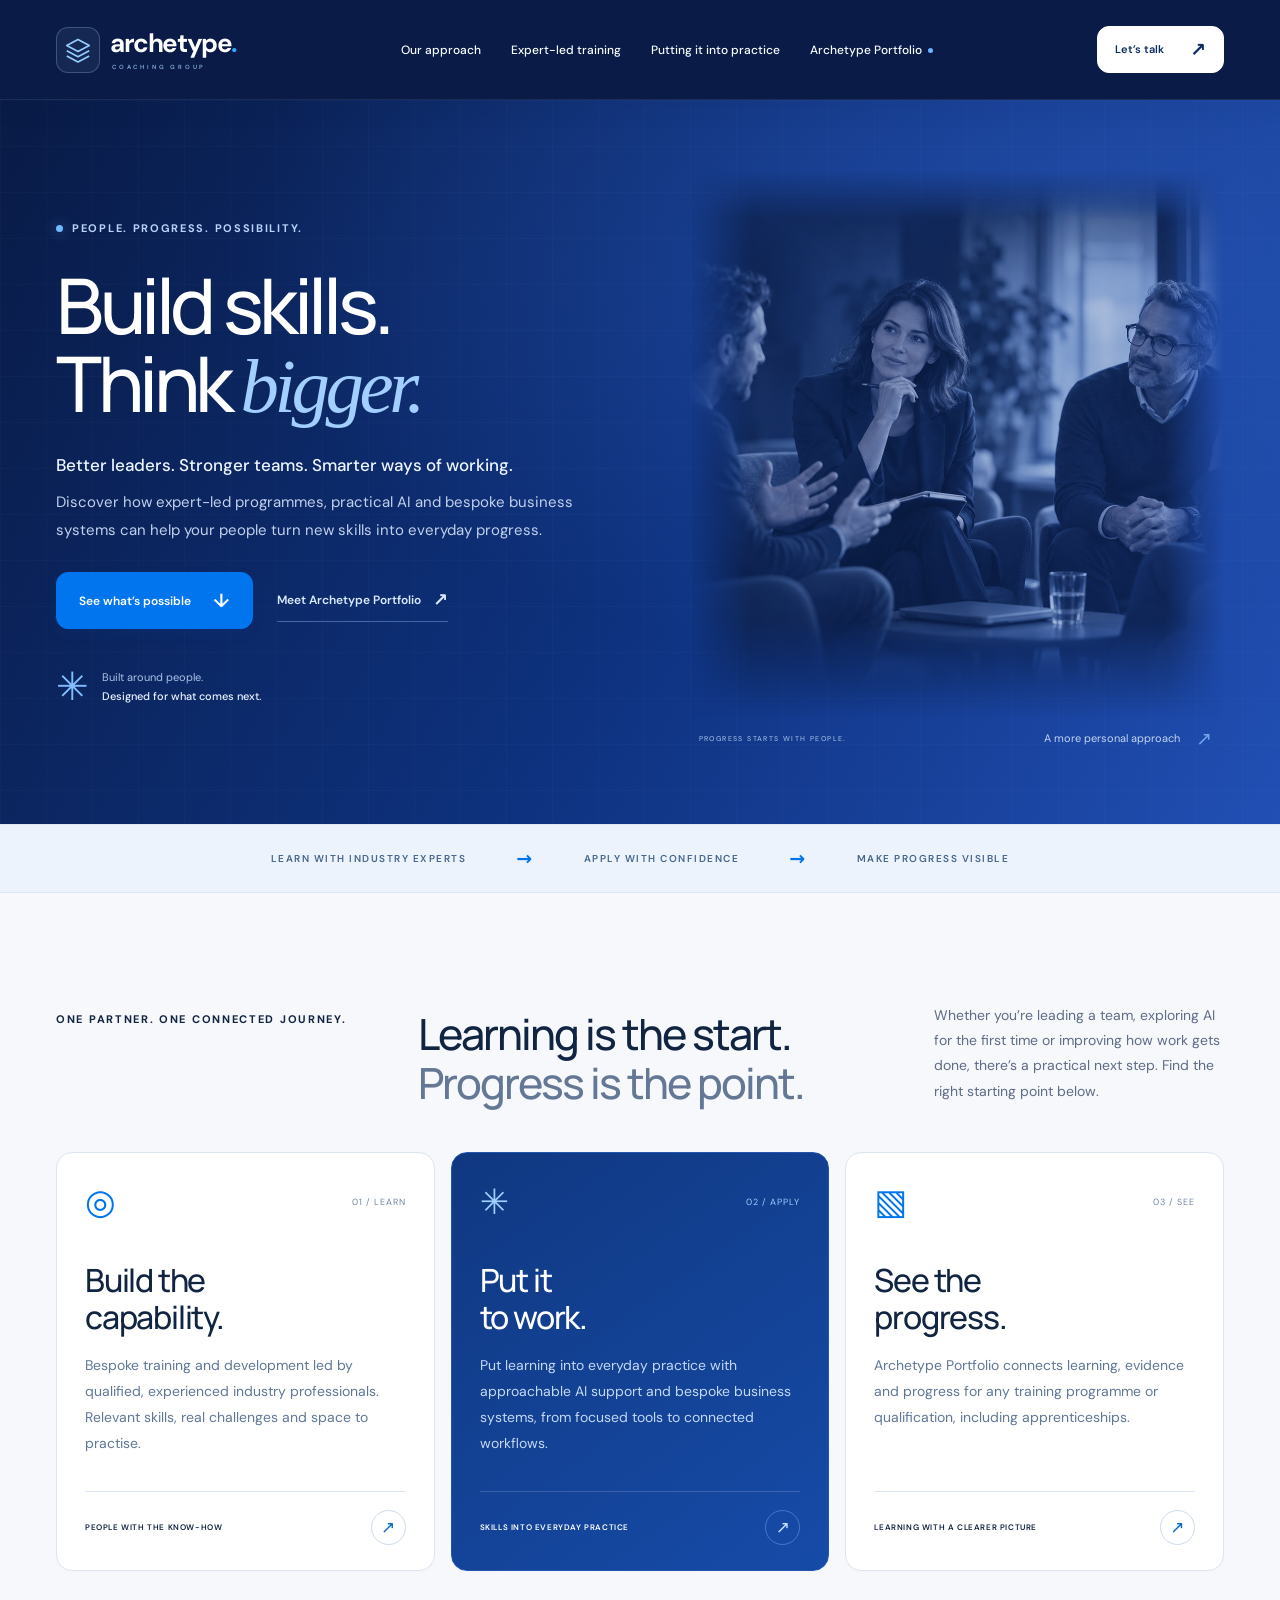
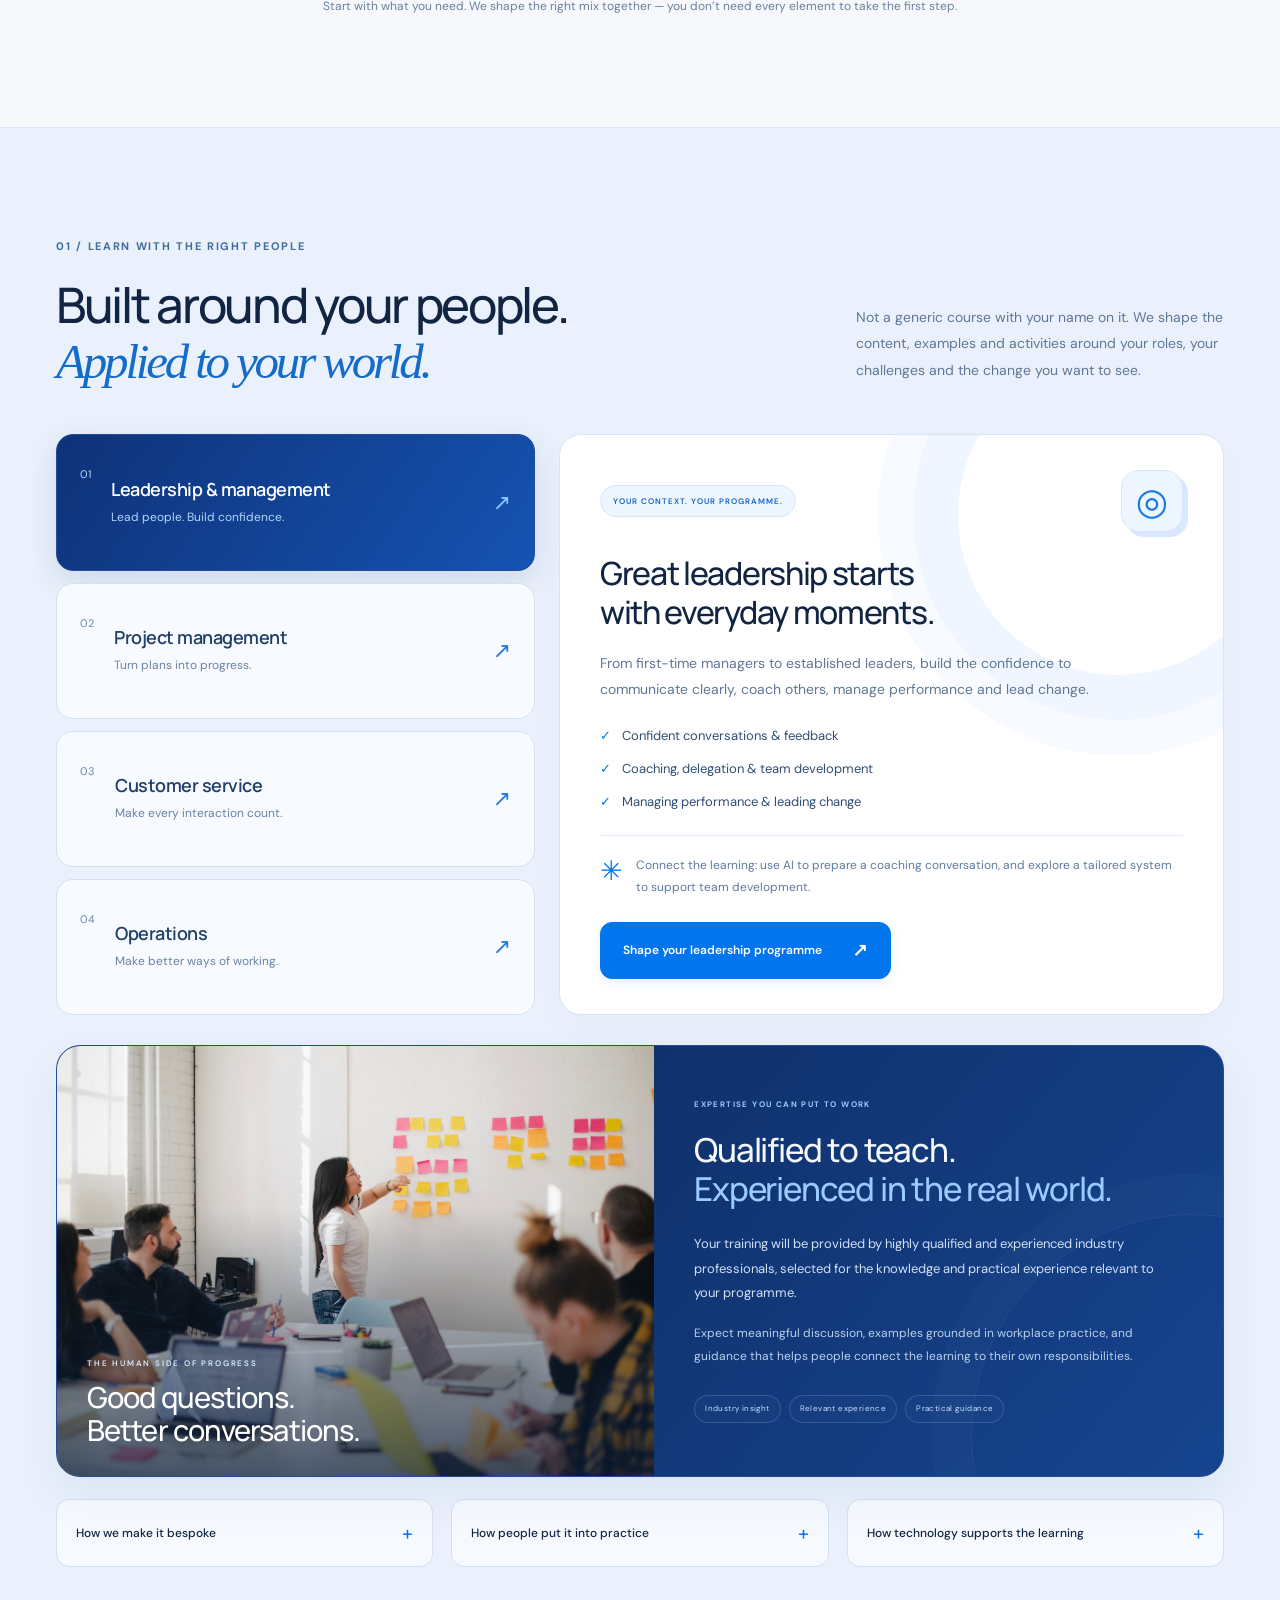
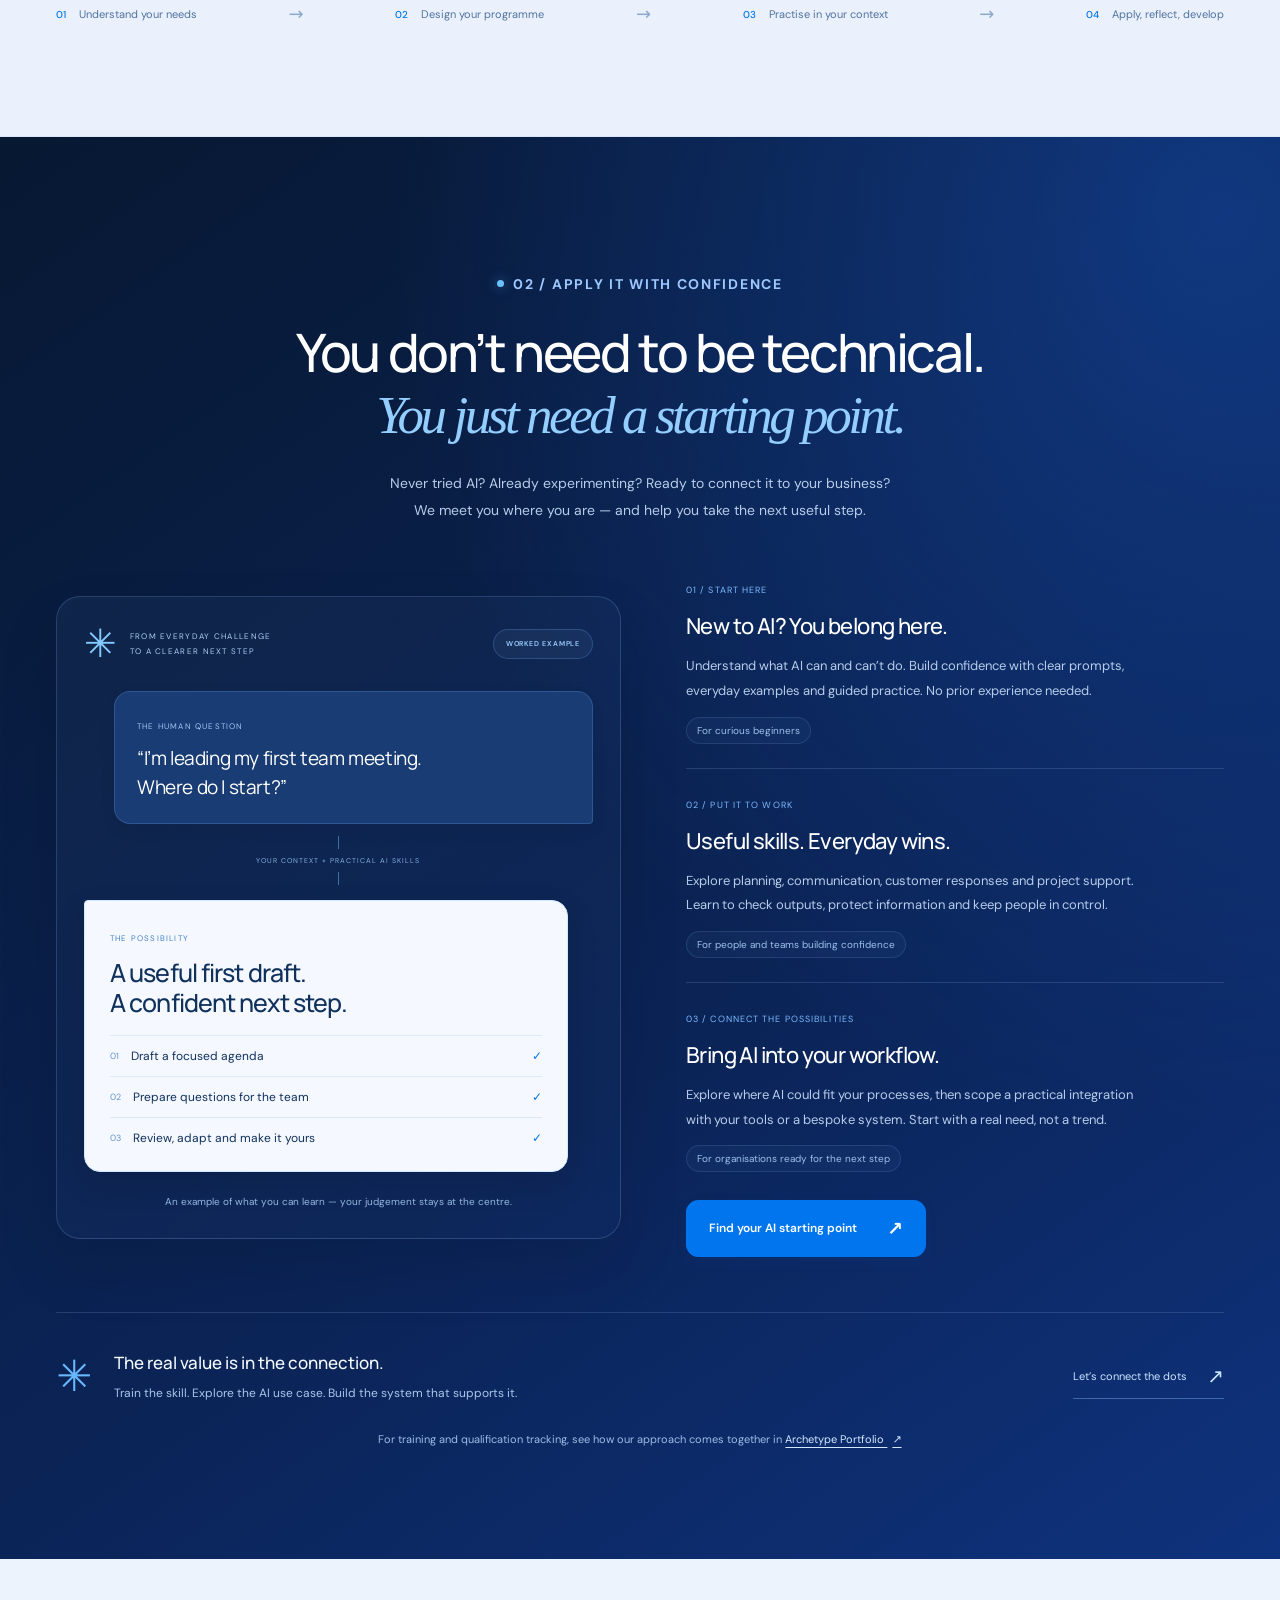
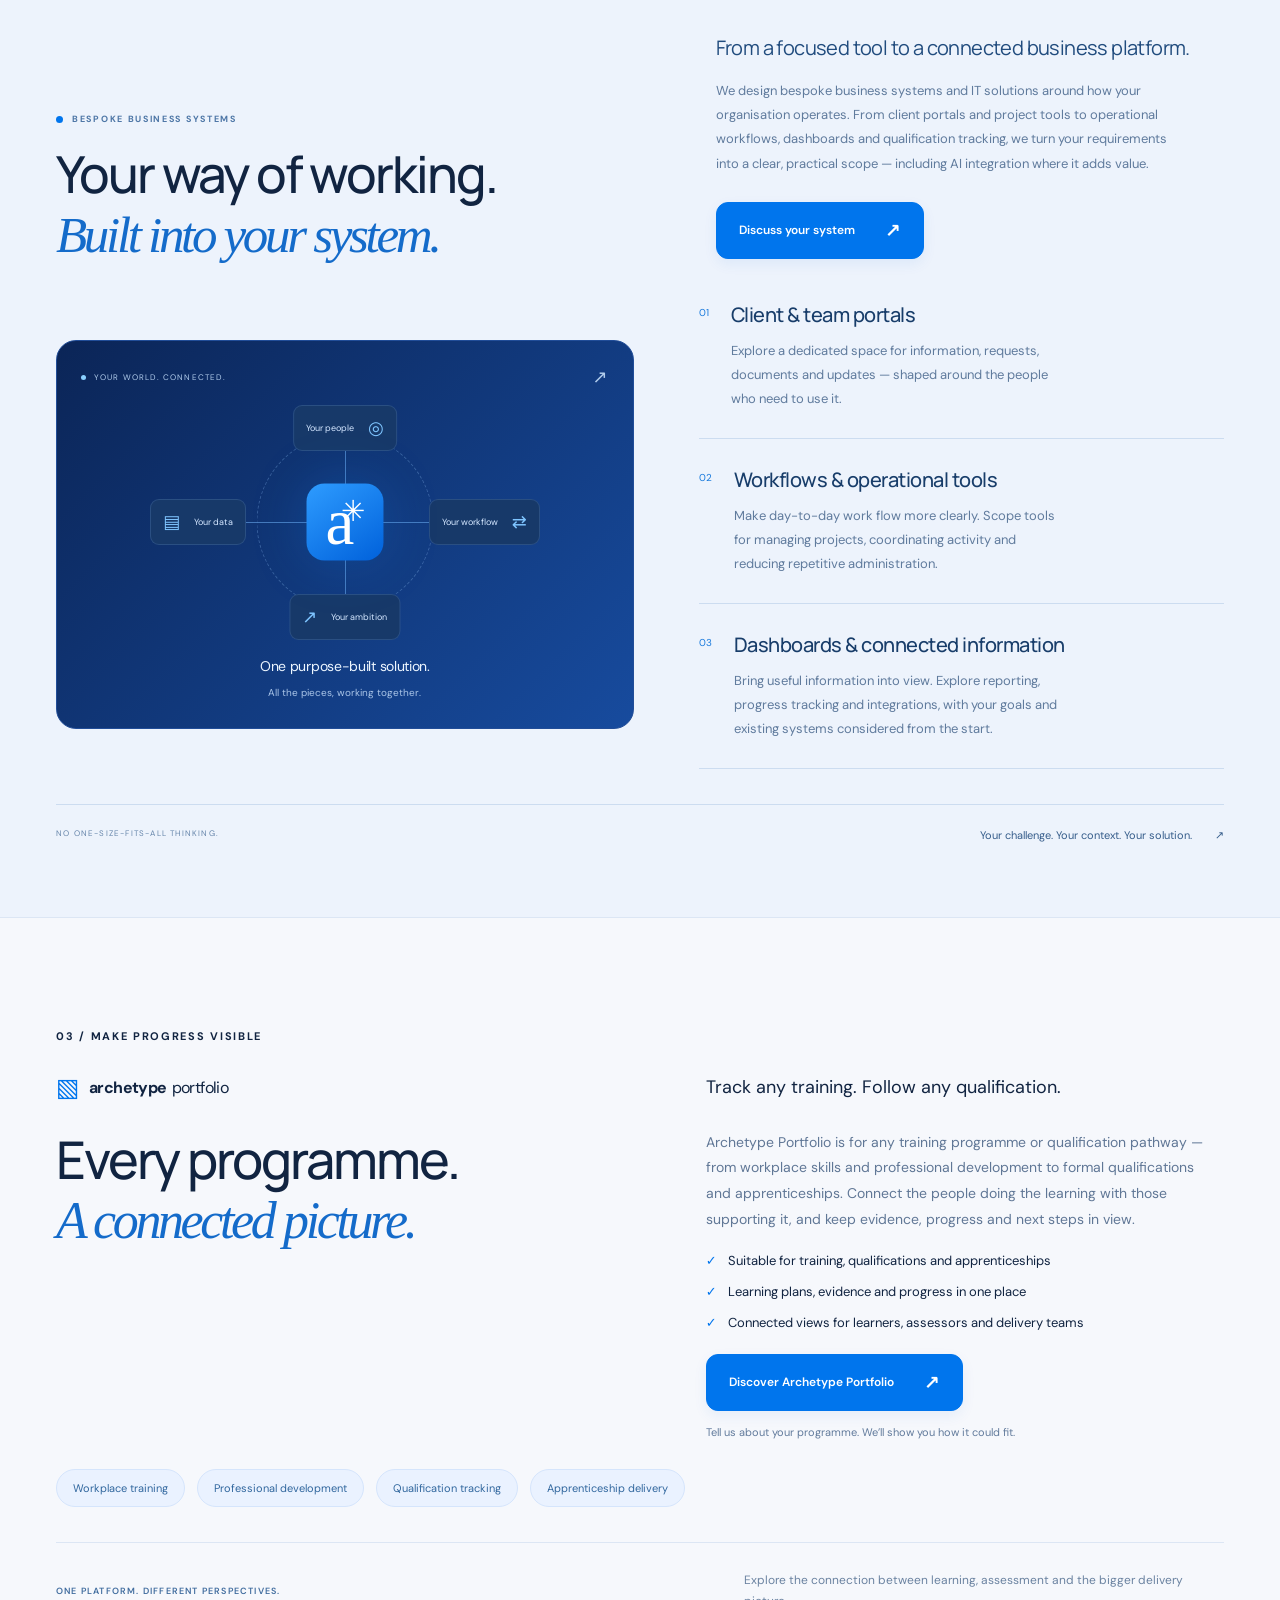
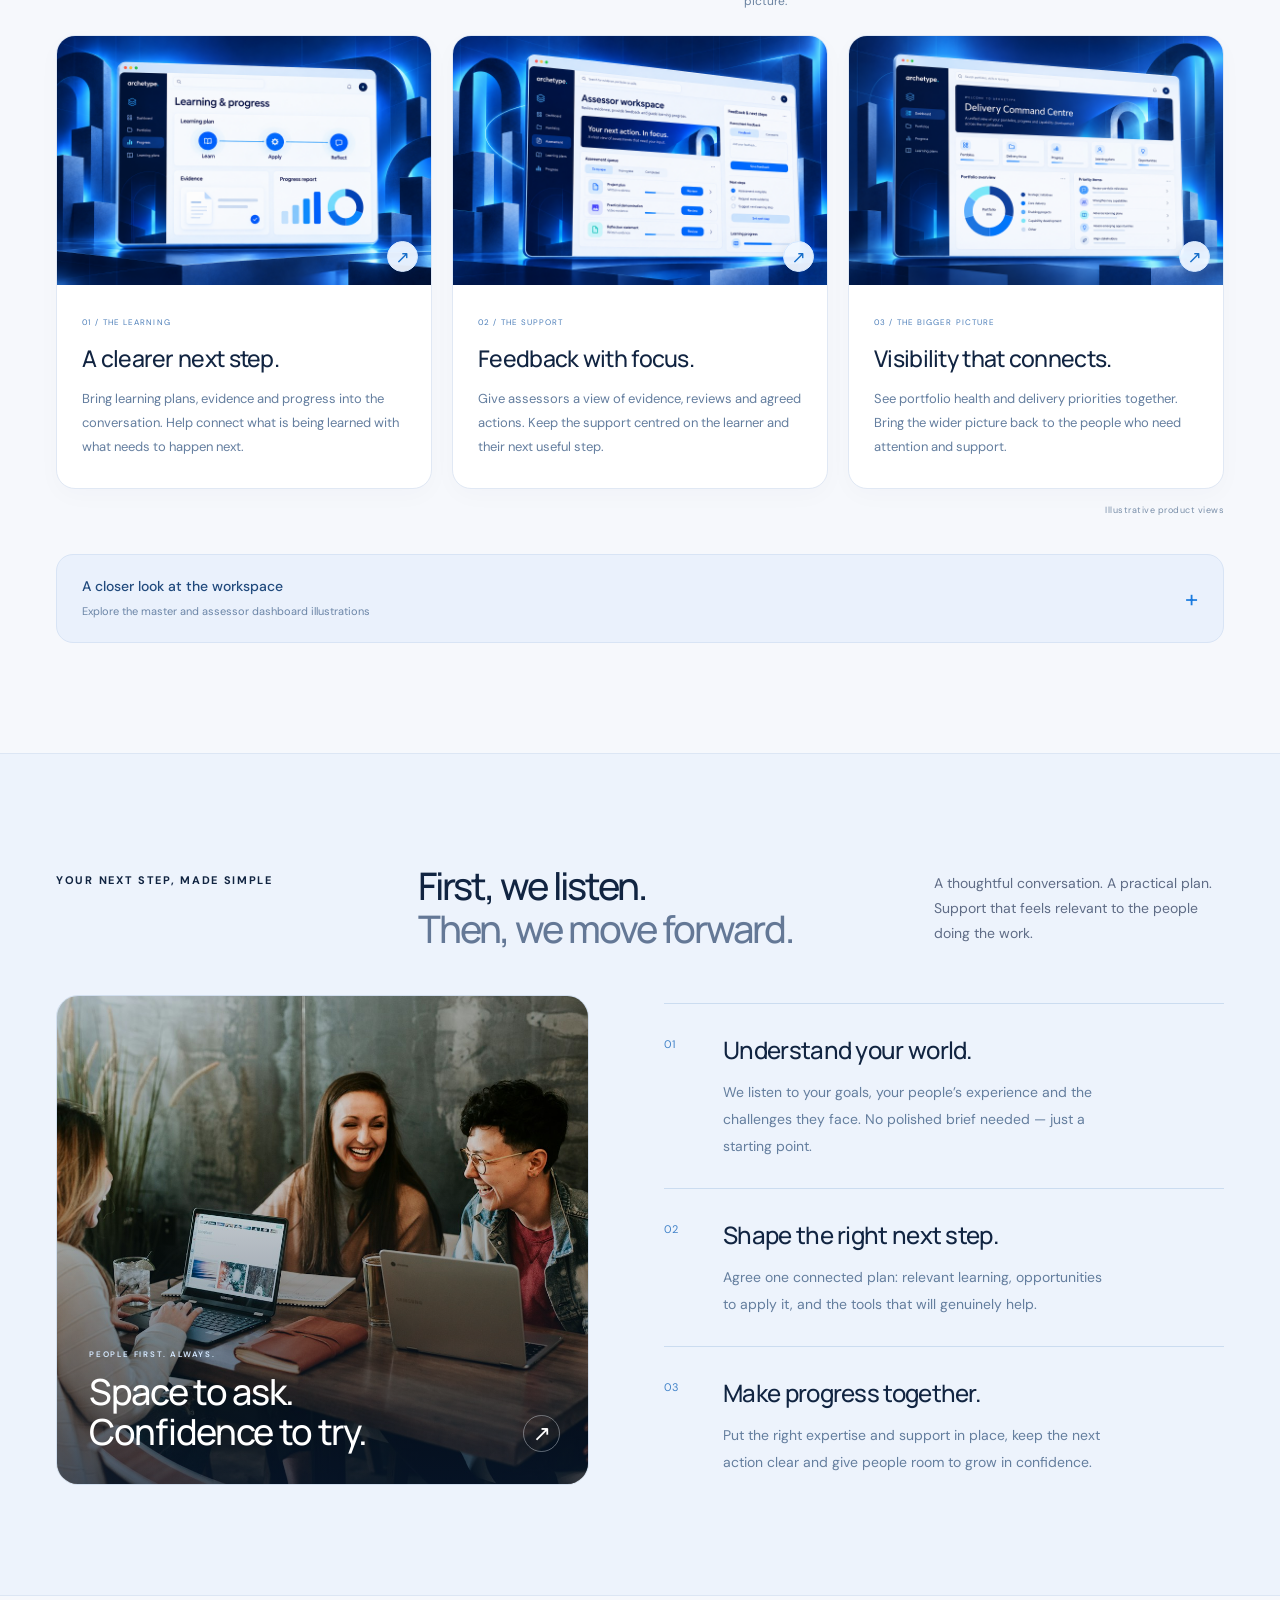
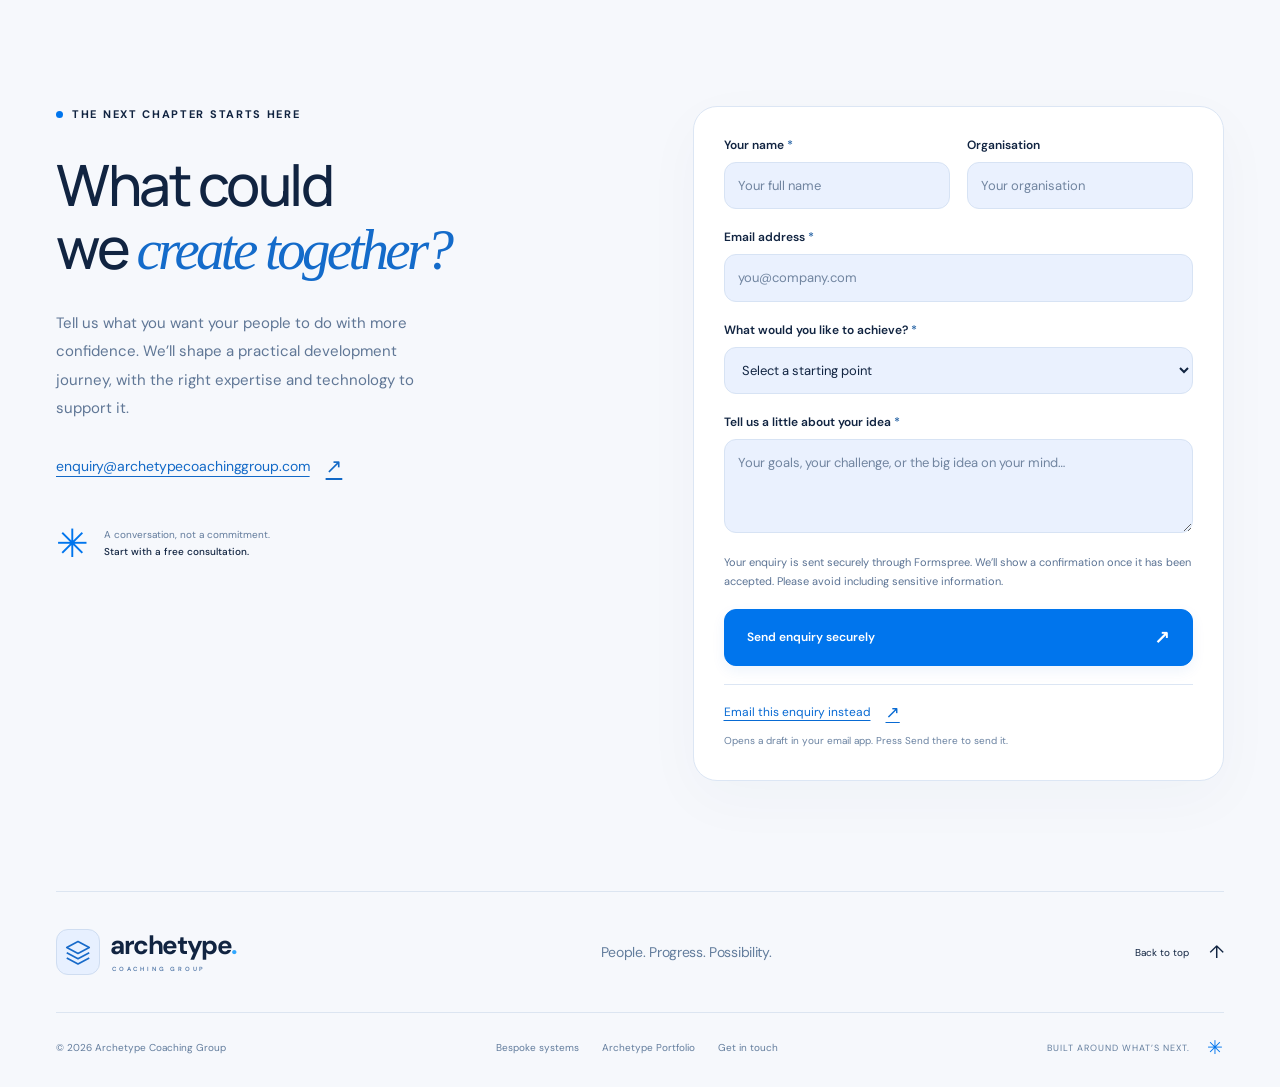
==== commit deb94ddf: "Blend a new blue-toned coaching visual into the homepage" ====
--- a/index.html
+++ b/index.html
@@ -13,7 +13,7 @@
   <meta name="description" content="Bespoke leadership, management, project management, customer service and operations training. Practical AI training and integration for all experience levels, bespoke IT systems and Archetype Portfolio for any training or qualification tracking.">
   <title>Archetype — People. Progress. Possibility.</title>
   <link rel="icon" type="image/svg+xml" href="assets/favicon.svg">
-  <link rel="stylesheet" href="styles.css?v=editorial-homepage-9">
+  <link rel="stylesheet" href="styles.css?v=blended-homepage-10">
   <script src="script.js?v=polished-confirmation-4" defer></script>
 </head>
 <body>
@@ -35,7 +35,7 @@
         <div class="button-row"><a class="button" href="#expertise">See what’s possible <span aria-hidden="true">↓</span></a><a class="text-link" href="#portfolio">Meet Archetype Portfolio <span aria-hidden="true">↗</span></a></div>
         <div class="hero-bottom"><span class="mini-star" aria-hidden="true">✳</span><p>Built around people.<br><strong>Designed for what comes next.</strong></p></div>
       </div>
-      <figure class="homepage-editorial"><div class="homepage-editorial-frame"><img src="assets/photos/homepage-coaching.jpg" alt="Two professionals sharing ideas in a one-to-one conversation over notes and a laptop" width="1600" height="1067" fetchpriority="high" decoding="async"></div><figcaption><span>PROGRESS STARTS WITH PEOPLE.</span><a href="#approach">A more personal approach <span aria-hidden="true">↗</span></a></figcaption></figure>
+      <figure class="homepage-editorial"><div class="homepage-editorial-frame"><img src="assets/hero-coaching-blue.png" alt="Illustrative blue-toned scene of professionals listening and exchanging ideas in a coaching conversation" width="1448" height="1086" fetchpriority="high" decoding="async"></div><figcaption><span>PROGRESS STARTS WITH PEOPLE.</span><a href="#approach">A more personal approach <span aria-hidden="true">↗</span></a></figcaption></figure>
     </section>
     </div>
     <div class="capability-strip journey-strip" aria-label="Your connected development journey"><span>Learn with industry experts</span><i aria-hidden="true">→</i><span>Apply with confidence</span><i aria-hidden="true">→</i><span>Make progress visible</span></div>
--- a/styles.css
+++ b/styles.css
@@ -770,3 +770,11 @@
 @media(max-width:900px){.homepage-editorial-frame{height:470px;border-radius:6px}.homepage-editorial>figcaption{align-items:start;gap:10px}.homepage-editorial>figcaption>span{font-size:5px;letter-spacing:.8px;max-width:110px;padding-top:5px}.homepage-editorial>figcaption>a{font-size:9px;gap:9px}.homepage-editorial>figcaption>a>span{font-size:16px}}
 @media(max-width:700px){.homepage-editorial-frame{height:410px;border-radius:6px}.homepage-editorial-frame>img{object-position:80% center}.homepage-editorial>figcaption{gap:14px;margin-top:17px;padding-top:15px;align-items:center}.homepage-editorial>figcaption>span{font-size:6px;letter-spacing:.8px;max-width:130px;padding-top:0}.homepage-editorial>figcaption>a{font-size:10px;gap:10px}.homepage-editorial>figcaption>a>span{font-size:18px}}
 @media(max-width:370px){.homepage-editorial-frame{height:360px}.homepage-editorial>figcaption{gap:12px}.homepage-editorial>figcaption>span{font-size:5px;letter-spacing:.7px;max-width:100px}.homepage-editorial>figcaption>a{font-size:8px;gap:8px}}
+
+/* Blue-toned photography blended into the hero rather than framed as a card. */
+.homepage-editorial-frame{position:relative;isolation:isolate;background:transparent;border:0;border-radius:0;overflow:hidden;-webkit-mask-image:linear-gradient(90deg,transparent 0%,#000 12%,#000 89%,transparent 100%),linear-gradient(180deg,transparent 0%,#000 9%,#000 82%,transparent 100%);mask-image:linear-gradient(90deg,transparent 0%,#000 12%,#000 89%,transparent 100%),linear-gradient(180deg,transparent 0%,#000 9%,#000 82%,transparent 100%);-webkit-mask-composite:source-in;mask-composite:intersect}
+.homepage-editorial-frame>img{opacity:.82;object-position:52% center;filter:saturate(.78);mix-blend-mode:normal}
+.homepage-editorial-frame:after{content:'';position:absolute;inset:0;background:linear-gradient(110deg,#13357963,#2150a91a 50%,#214ba642);pointer-events:none}
+.homepage-editorial>figcaption{border-top:0;margin-top:7px;padding:0 12px;opacity:.85}
+@media(max-width:700px){.homepage-editorial-frame{height:350px}.homepage-editorial-frame>img{object-position:52% center;opacity:.86}.homepage-editorial>figcaption{margin-top:11px;padding-inline:7px}}
+@media(max-width:370px){.homepage-editorial-frame{height:310px}.homepage-editorial>figcaption{padding-inline:4px}}
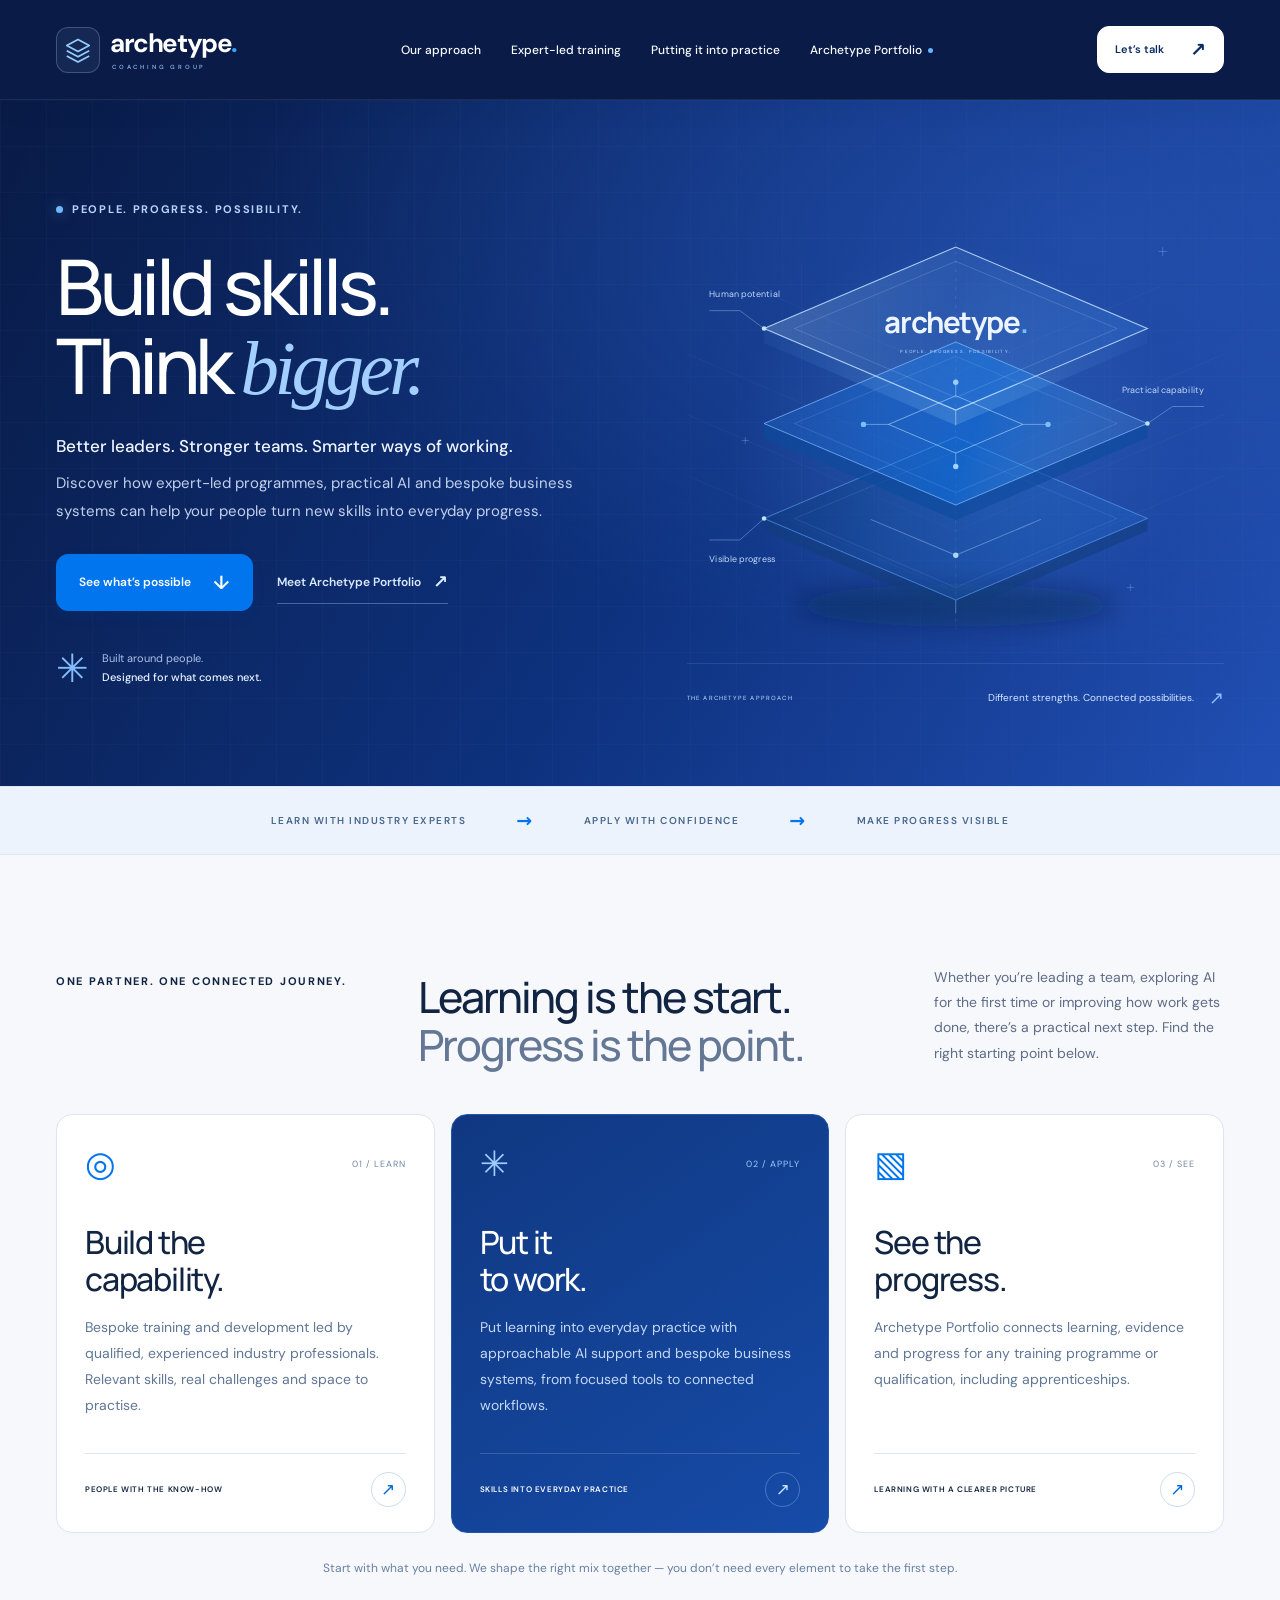
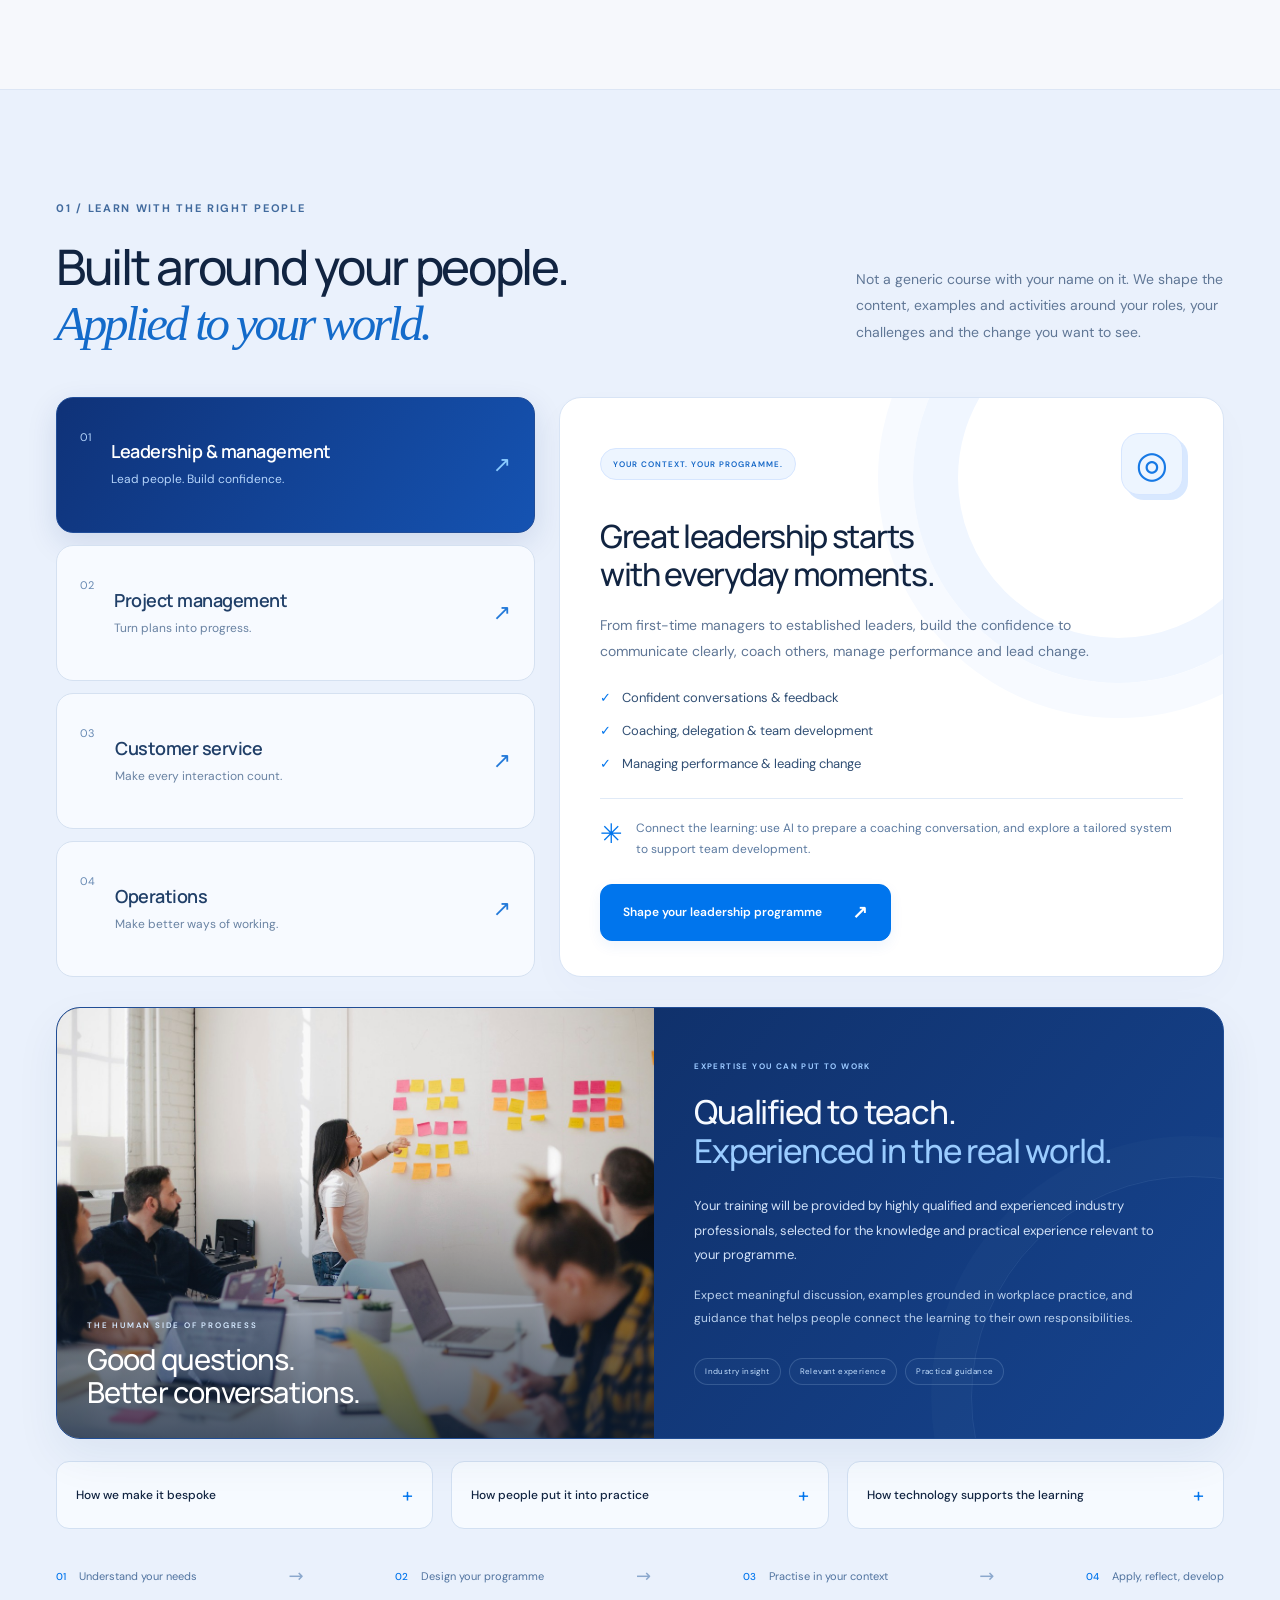
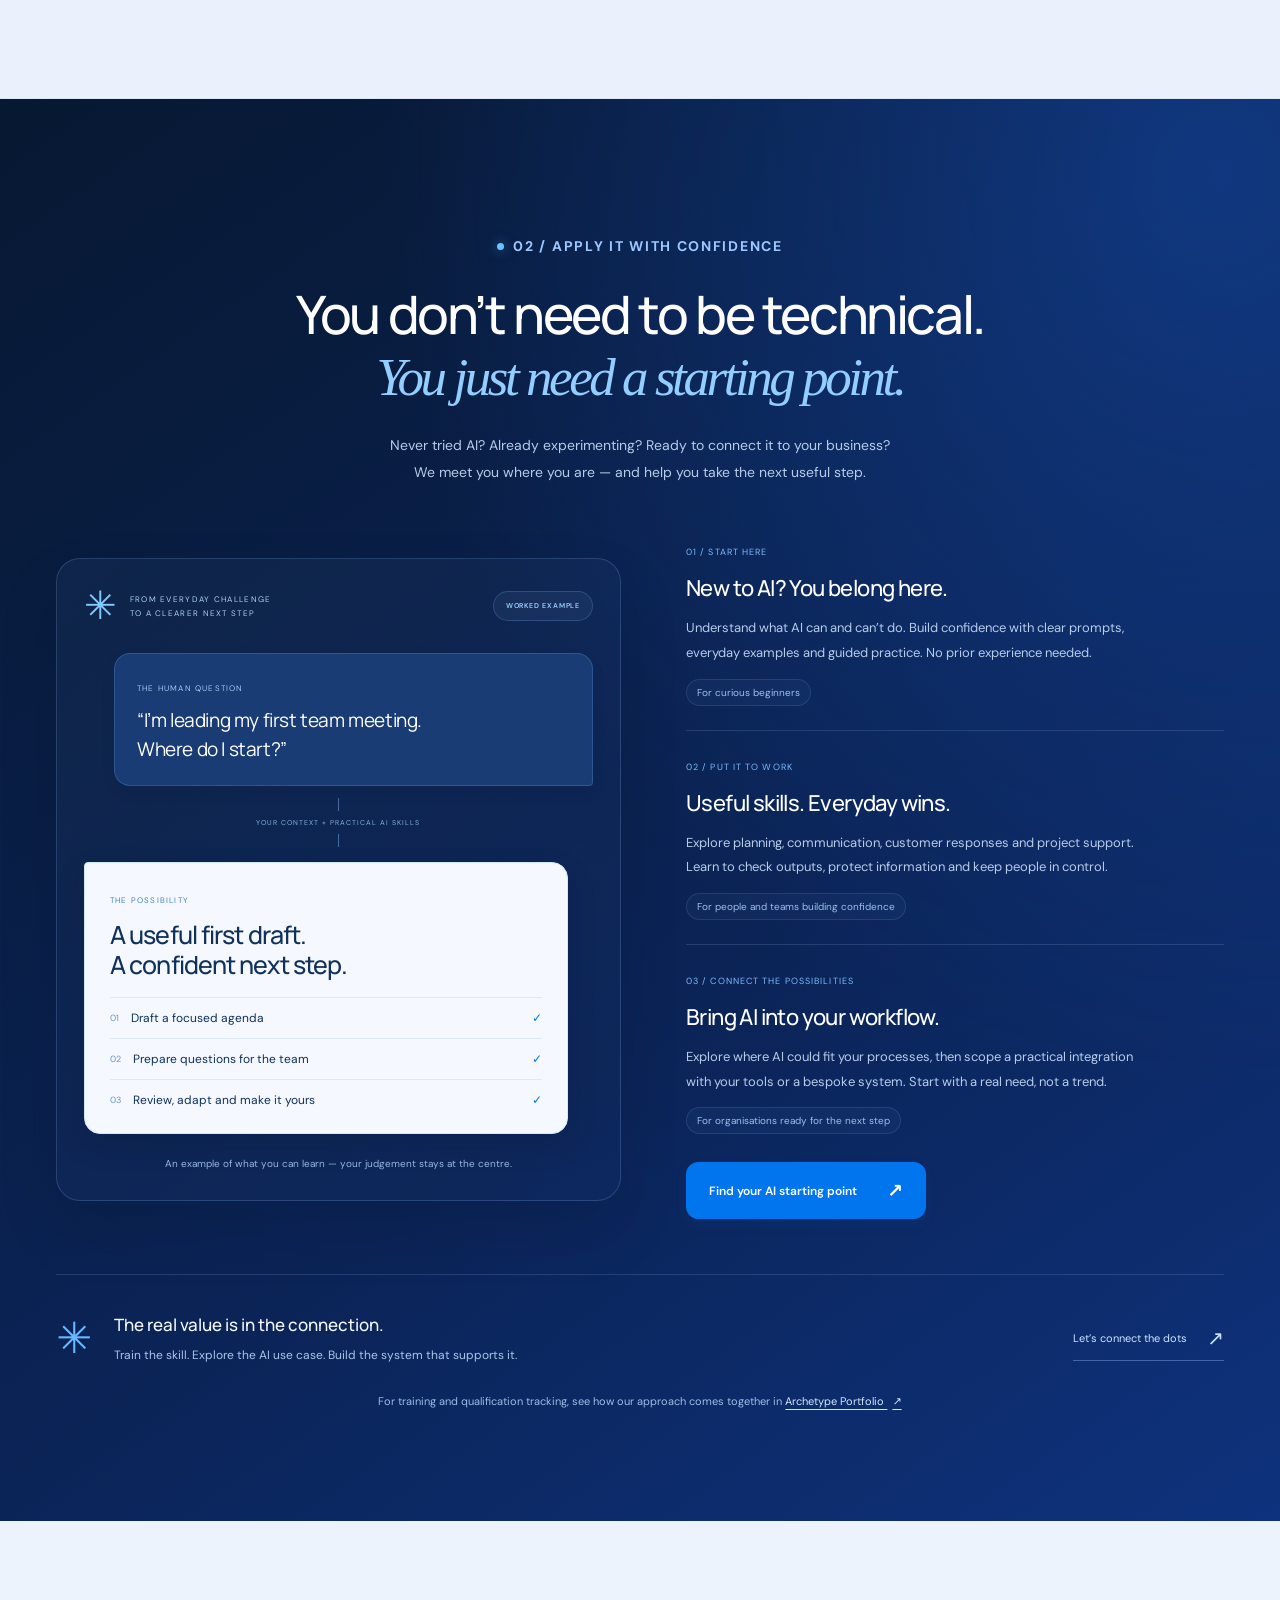
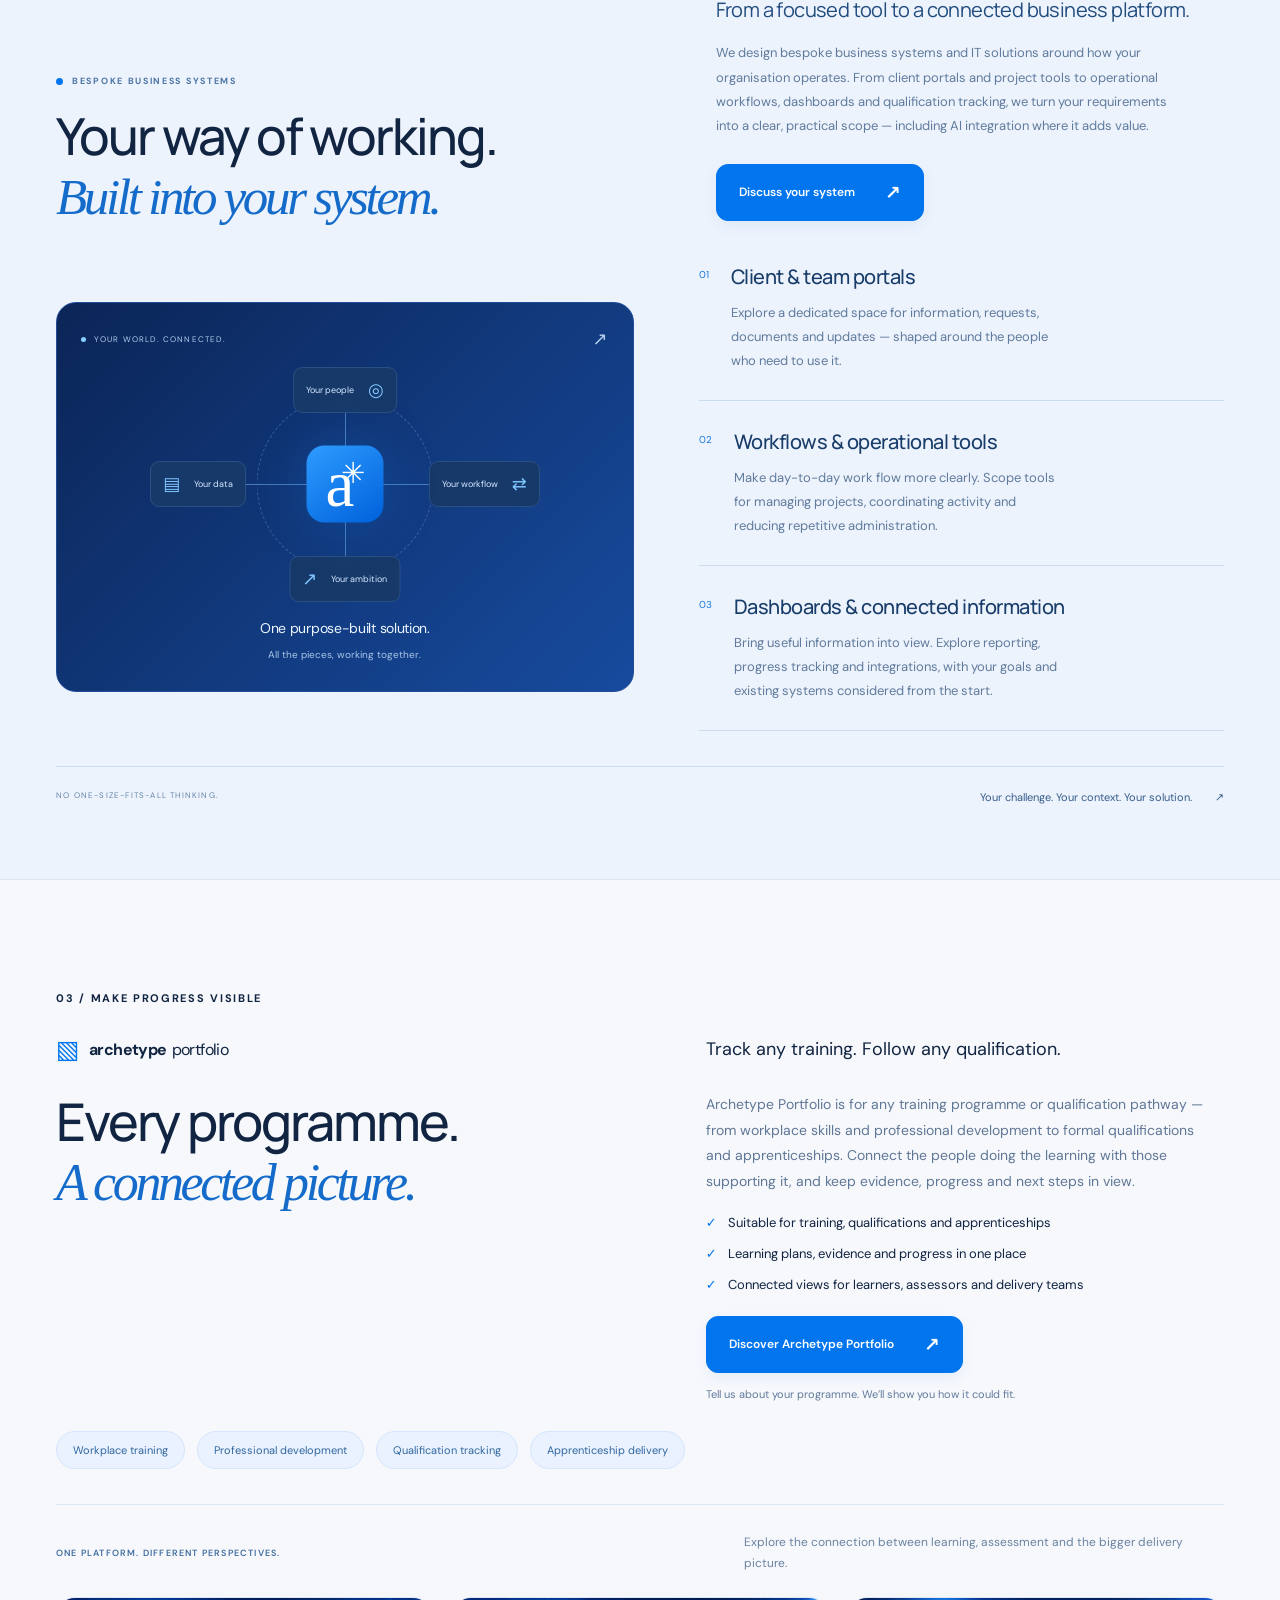
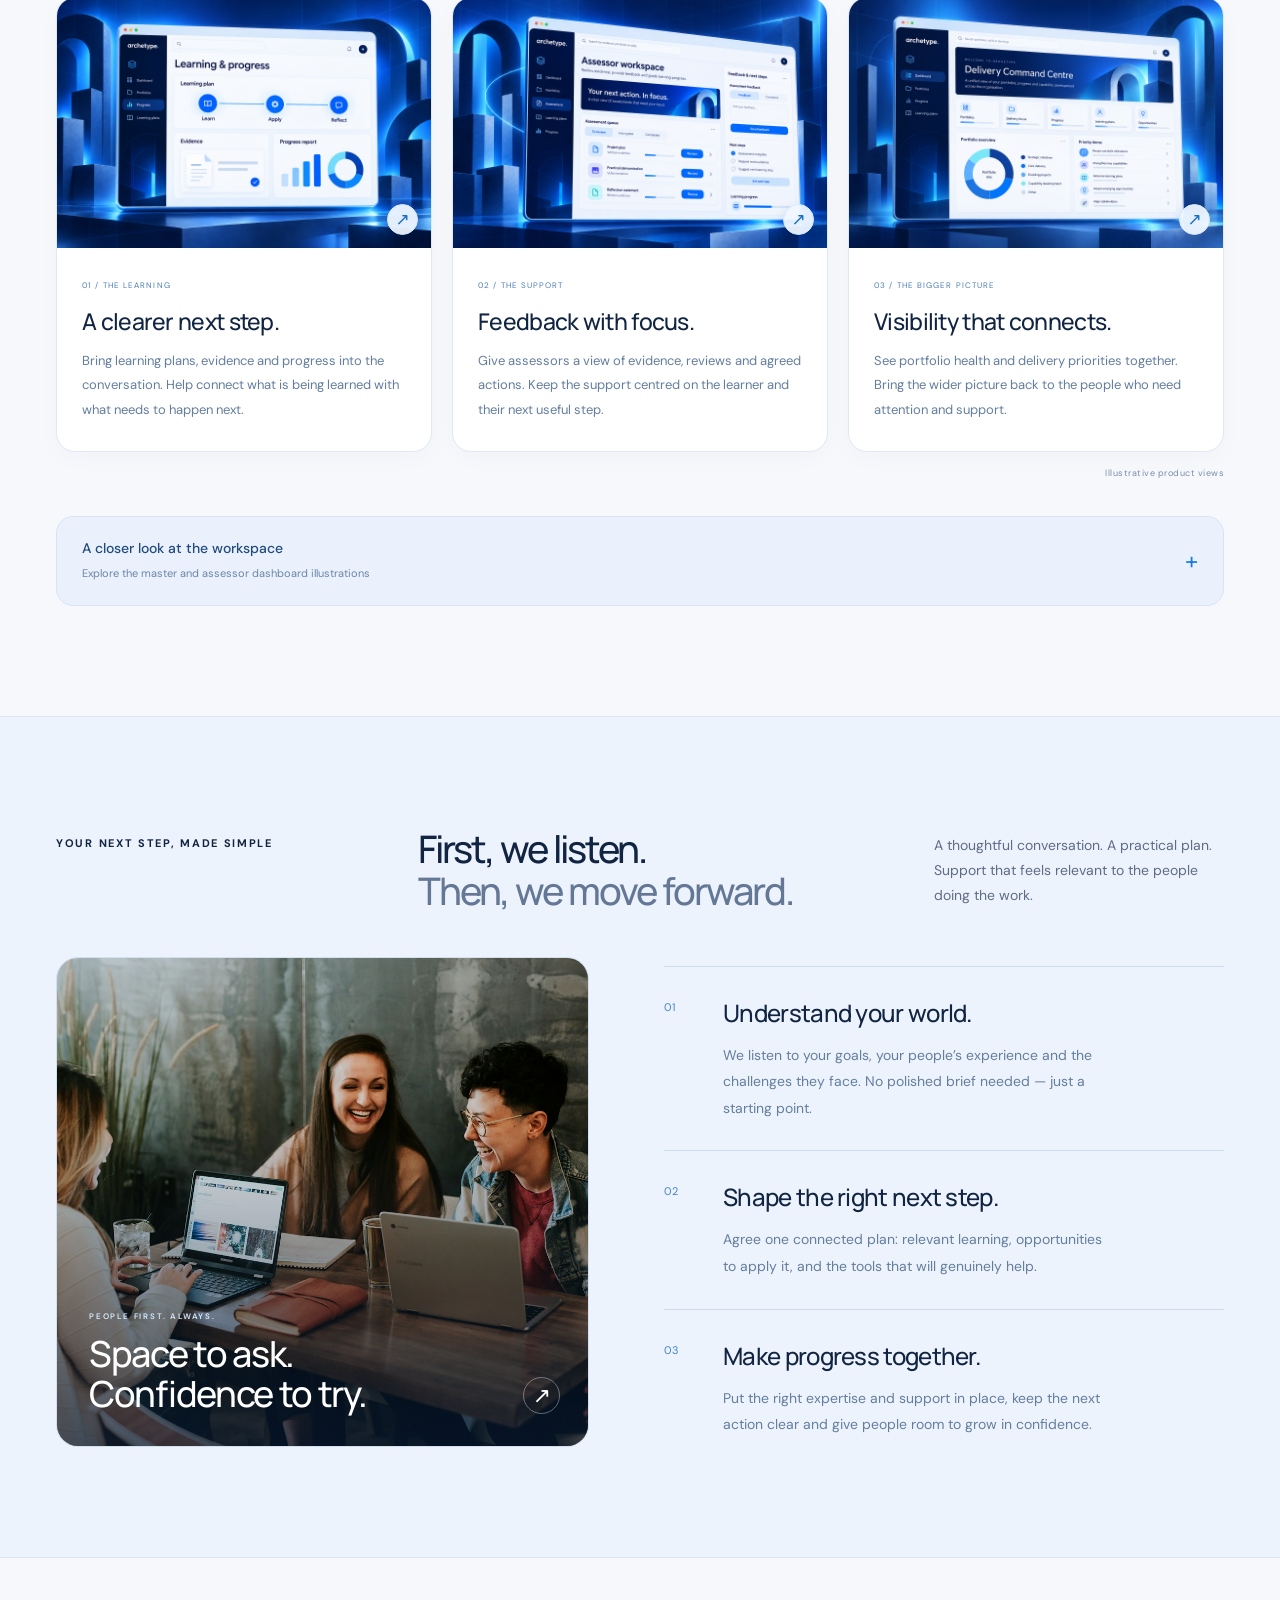
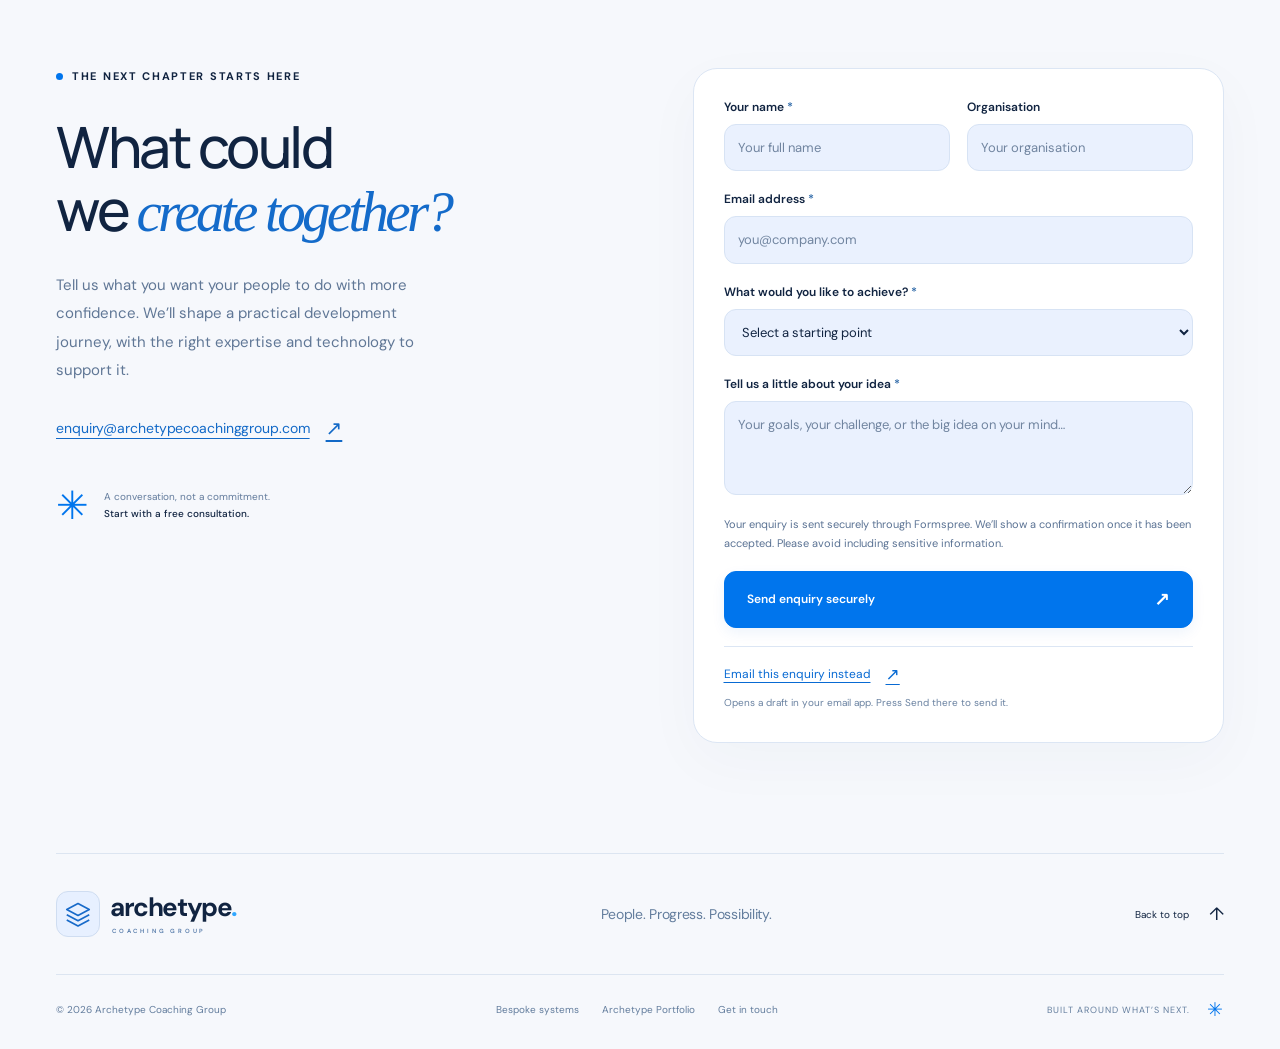
==== commit df37602f: "Replace homepage photo with bespoke Archetype brand graphic" ====
--- a/index.html
+++ b/index.html
@@ -13,7 +13,7 @@
   <meta name="description" content="Bespoke leadership, management, project management, customer service and operations training. Practical AI training and integration for all experience levels, bespoke IT systems and Archetype Portfolio for any training or qualification tracking.">
   <title>Archetype — People. Progress. Possibility.</title>
   <link rel="icon" type="image/svg+xml" href="assets/favicon.svg">
-  <link rel="stylesheet" href="styles.css?v=blended-homepage-10">
+  <link rel="stylesheet" href="styles.css?v=brand-graphic-11">
   <script src="script.js?v=polished-confirmation-4" defer></script>
 </head>
 <body>
@@ -35,7 +35,24 @@
         <div class="button-row"><a class="button" href="#expertise">See what’s possible <span aria-hidden="true">↓</span></a><a class="text-link" href="#portfolio">Meet Archetype Portfolio <span aria-hidden="true">↗</span></a></div>
         <div class="hero-bottom"><span class="mini-star" aria-hidden="true">✳</span><p>Built around people.<br><strong>Designed for what comes next.</strong></p></div>
       </div>
-      <figure class="homepage-editorial"><div class="homepage-editorial-frame"><img src="assets/hero-coaching-blue.png" alt="Illustrative blue-toned scene of professionals listening and exchanging ideas in a coaching conversation" width="1448" height="1086" fetchpriority="high" decoding="async"></div><figcaption><span>PROGRESS STARTS WITH PEOPLE.</span><a href="#approach">A more personal approach <span aria-hidden="true">↗</span></a></figcaption></figure>
+      <figure class="archetype-brand-art"><svg class="archetype-brand-svg" viewBox="0 0 600 550" fill="none" role="img" aria-labelledby="brand-art-title brand-art-description"><title id="brand-art-title">People, learning and progress, connected by Archetype</title><desc id="brand-art-description">An architectural interpretation of Archetype’s layered logo. Three connected blue planes represent human potential, practical capability and visible progress.</desc><defs>
+          <linearGradient id="art-top" x1="110" y1="135" x2="445" y2="283" gradientUnits="userSpaceOnUse"><stop stop-color="#c6e6ff" stop-opacity=".22"/><stop offset=".48" stop-color="#7ebdff" stop-opacity=".1"/><stop offset="1" stop-color="#418ff0" stop-opacity=".22"/></linearGradient>
+          <linearGradient id="art-middle" x1="104" y1="250" x2="477" y2="378" gradientUnits="userSpaceOnUse"><stop stop-color="#268aff" stop-opacity=".18"/><stop offset=".55" stop-color="#0075ed" stop-opacity=".42"/><stop offset="1" stop-color="#78c6ff" stop-opacity=".12"/></linearGradient>
+          <linearGradient id="art-base" x1="103" y1="357" x2="488" y2="478" gradientUnits="userSpaceOnUse"><stop stop-color="#0e397b" stop-opacity=".5"/><stop offset="1" stop-color="#2782ec" stop-opacity=".16"/></linearGradient>
+          <linearGradient id="art-edge" x1="92" y1="196" x2="509" y2="216" gradientUnits="userSpaceOnUse"><stop stop-color="#65b0ff" stop-opacity=".28"/><stop offset=".52" stop-color="#bde4ff" stop-opacity=".75"/><stop offset="1" stop-color="#65b0ff" stop-opacity=".2"/></linearGradient>
+          <radialGradient id="art-glow"><stop stop-color="#64afff" stop-opacity=".19"/><stop offset="1" stop-color="#64afff" stop-opacity="0"/></radialGradient>
+          <filter id="art-shadow" x="-30%" y="-100%" width="160%" height="300%"><feGaussianBlur stdDeviation="12"/></filter>
+        </defs>
+        <ellipse cx="304" cy="303" rx="255" ry="223" fill="url(#art-glow)"/>
+        <g stroke="#a6ccff" stroke-opacity=".08" stroke-width=".7"><path d="m0 205 300 130 300-130M0 273l300 130 300-130M0 341l300 130 300-130M72 130l228 98 228-98M128 103v335m86-299v336m86-299v337m86-374v336m86-373v336"/></g>
+        <path d="M300 81v431" stroke="#b8d7ff" stroke-opacity=".18" stroke-dasharray="3 7"/>
+        <ellipse cx="300" cy="486" rx="177" ry="24" fill="#031432" fill-opacity=".3" filter="url(#art-shadow)"/>
+        <g class="brand-plane brand-plane-bottom"><path d="m86 389 214 91 214-91v14l-214 92-214-92v-14Z" fill="#123d7b" fill-opacity=".55"/><path d="m86 389 214-91 214 91-214 91-214-91Z" fill="url(#art-base)" stroke="#69aaff" stroke-opacity=".65"/><path d="m120 389 180-75 180 75-180 77-180-77Z" stroke="#8bbdff" stroke-opacity=".16"/><path d="m205 390 95 40 95-40" stroke="#b2d6ff" stroke-opacity=".4" stroke-width="1.2"/><circle cx="300" cy="430" r="3" fill="#a8d6ff"/><path d="M300 480v15" stroke="#a5d3ff" stroke-opacity=".45"/></g>
+        <g class="brand-plane brand-plane-middle"><path d="m86 283 214 91 214-91v16l-214 92-214-92v-16Z" fill="#0c4b9f" fill-opacity=".62"/><path d="m86 283 214-91 214 91-214 91-214-91Z" fill="url(#art-middle)" stroke="#81beff" stroke-opacity=".8"/><path d="m120 283 180-75 180 75-180 77-180-77Z" stroke="#a7d2ff" stroke-opacity=".18"/><path d="m225 284 75-32 75 32-75 32-75-32Z" stroke="#b8dfff" stroke-opacity=".65"/><path d="m197 284 28 0m150 0h28M300 237v15m0 64v15" stroke="#bddfff" stroke-opacity=".5" stroke-linecap="round"/><circle cx="197" cy="284" r="3" fill="#77bfff"/><circle cx="403" cy="284" r="3" fill="#77bfff"/><circle cx="300" cy="237" r="3" fill="#a0d3ff"/><circle cx="300" cy="331" r="3" fill="#a0d3ff"/></g>
+        <g class="brand-plane brand-plane-top"><path d="m86 177 214 91 214-91v16l-214 92-214-92v-16Z" fill="url(#art-edge)" fill-opacity=".24"/><path d="m86 177 214-91 214 91-214 91-214-91Z" fill="url(#art-top)" stroke="#c4e3ff" stroke-opacity=".85" stroke-width="1.2"/><path d="m120 177 180-75 180 75-180 77-180-77Z" stroke="#cbe6ff" stroke-opacity=".2"/><text x="300" y="182" text-anchor="middle" class="brand-art-wordmark">archetype<tspan fill="#72c1ff">.</tspan></text><text x="300" y="204" text-anchor="middle" class="brand-art-subtitle">PEOPLE. PROGRESS. POSSIBILITY.</text><path d="M300 268v17" stroke="#deefff" stroke-opacity=".5"/></g>
+        <g class="brand-art-annotations"><path d="m86 177-27-20H25" stroke="#b3d7ff" stroke-opacity=".4"/><circle cx="86" cy="177" r="2.5" fill="#bfe3ff"/><text x="25" y="142">Human potential</text><path d="m514 283 28-19h35" stroke="#b3d7ff" stroke-opacity=".4"/><circle cx="514" cy="283" r="2.5" fill="#bfe3ff"/><text x="577" y="249" text-anchor="end">Practical capability</text><path d="m86 389-27 24H25" stroke="#b3d7ff" stroke-opacity=".4"/><circle cx="86" cy="389" r="2.5" fill="#bfe3ff"/><text x="25" y="438">Visible progress</text></g>
+        <g stroke="#98c9ff" stroke-opacity=".32"><path d="M526 91h10m-5-5v10M61 302h8m-4-4v8M491 466h8m-4-4v8"/></g>
+      </svg><figcaption><span>THE ARCHETYPE APPROACH</span><a href="#expertise">Different strengths. Connected possibilities. <span aria-hidden="true">↗</span></a></figcaption></figure>
     </section>
     </div>
     <div class="capability-strip journey-strip" aria-label="Your connected development journey"><span>Learn with industry experts</span><i aria-hidden="true">→</i><span>Apply with confidence</span><i aria-hidden="true">→</i><span>Make progress visible</span></div>
--- a/styles.css
+++ b/styles.css
@@ -778,3 +778,19 @@
 .homepage-editorial>figcaption{border-top:0;margin-top:7px;padding:0 12px;opacity:.85}
 @media(max-width:700px){.homepage-editorial-frame{height:350px}.homepage-editorial-frame>img{object-position:52% center;opacity:.86}.homepage-editorial>figcaption{margin-top:11px;padding-inline:7px}}
 @media(max-width:370px){.homepage-editorial-frame{height:310px}.homepage-editorial>figcaption{padding-inline:4px}}
+
+/* Original vector artwork derived from Archetype's own layered brand symbol. */
+.archetype-brand-art{margin:0;position:relative;min-width:0;align-self:center}
+.archetype-brand-svg{display:block;width:100%;height:auto;overflow:visible;aspect-ratio:600/550}
+.brand-art-wordmark{font-family:var(--display);font-size:33px;font-weight:700;letter-spacing:-1.6px;fill:#ecf5ff}
+.brand-art-subtitle{font-family:var(--sans);font-size:5px;font-weight:500;letter-spacing:1.45px;fill:#a9cfff}
+.brand-art-annotations text{font-family:var(--sans);font-size:10px;font-weight:400;letter-spacing:.1px;fill:#bfd8f8}
+.archetype-brand-art>figcaption{display:flex;justify-content:space-between;align-items:center;gap:18px;border-top:1px solid #adceff20;padding-top:18px;margin-top:0;color:#a9c9ef}
+.archetype-brand-art>figcaption>span{font-size:6px;font-weight:500;letter-spacing:1.2px;line-height:1.8}
+.archetype-brand-art>figcaption>a{display:flex;align-items:center;gap:15px;font-size:10px;color:#d5e6ff;line-height:1.8}
+.archetype-brand-art>figcaption>a>span{font-size:18px;color:#87bfff}
+.archetype-brand-art>figcaption>a:hover{color:#92caff}
+@media(max-width:1150px){.brand-art-annotations text{font-size:11px}.archetype-brand-art>figcaption{gap:14px;padding-top:16px}.archetype-brand-art>figcaption>span{font-size:5px;letter-spacing:.9px}.archetype-brand-art>figcaption>a{font-size:9px;gap:10px}}
+@media(max-width:900px){.archetype-brand-art>figcaption{display:block;padding-top:14px}.archetype-brand-art>figcaption>span{display:block;margin-bottom:9px;font-size:6px;letter-spacing:1px}.archetype-brand-art>figcaption>a{font-size:10px;gap:17px}.brand-art-annotations text{font-size:12px}}
+@media(max-width:700px){.archetype-brand-art{margin-top:-5px}.brand-art-wordmark{font-size:35px}.brand-art-subtitle{font-size:6px;letter-spacing:1.25px}.brand-art-annotations text{font-size:13px;letter-spacing:0}.archetype-brand-art>figcaption{display:block;padding-top:18px;margin-top:8px}.archetype-brand-art>figcaption>span{font-size:6px;letter-spacing:1.2px;margin-bottom:10px}.archetype-brand-art>figcaption>a{font-size:11px;gap:17px}}
+@media(max-width:370px){.brand-art-annotations text{font-size:14px}.archetype-brand-art>figcaption>a{font-size:10px}}
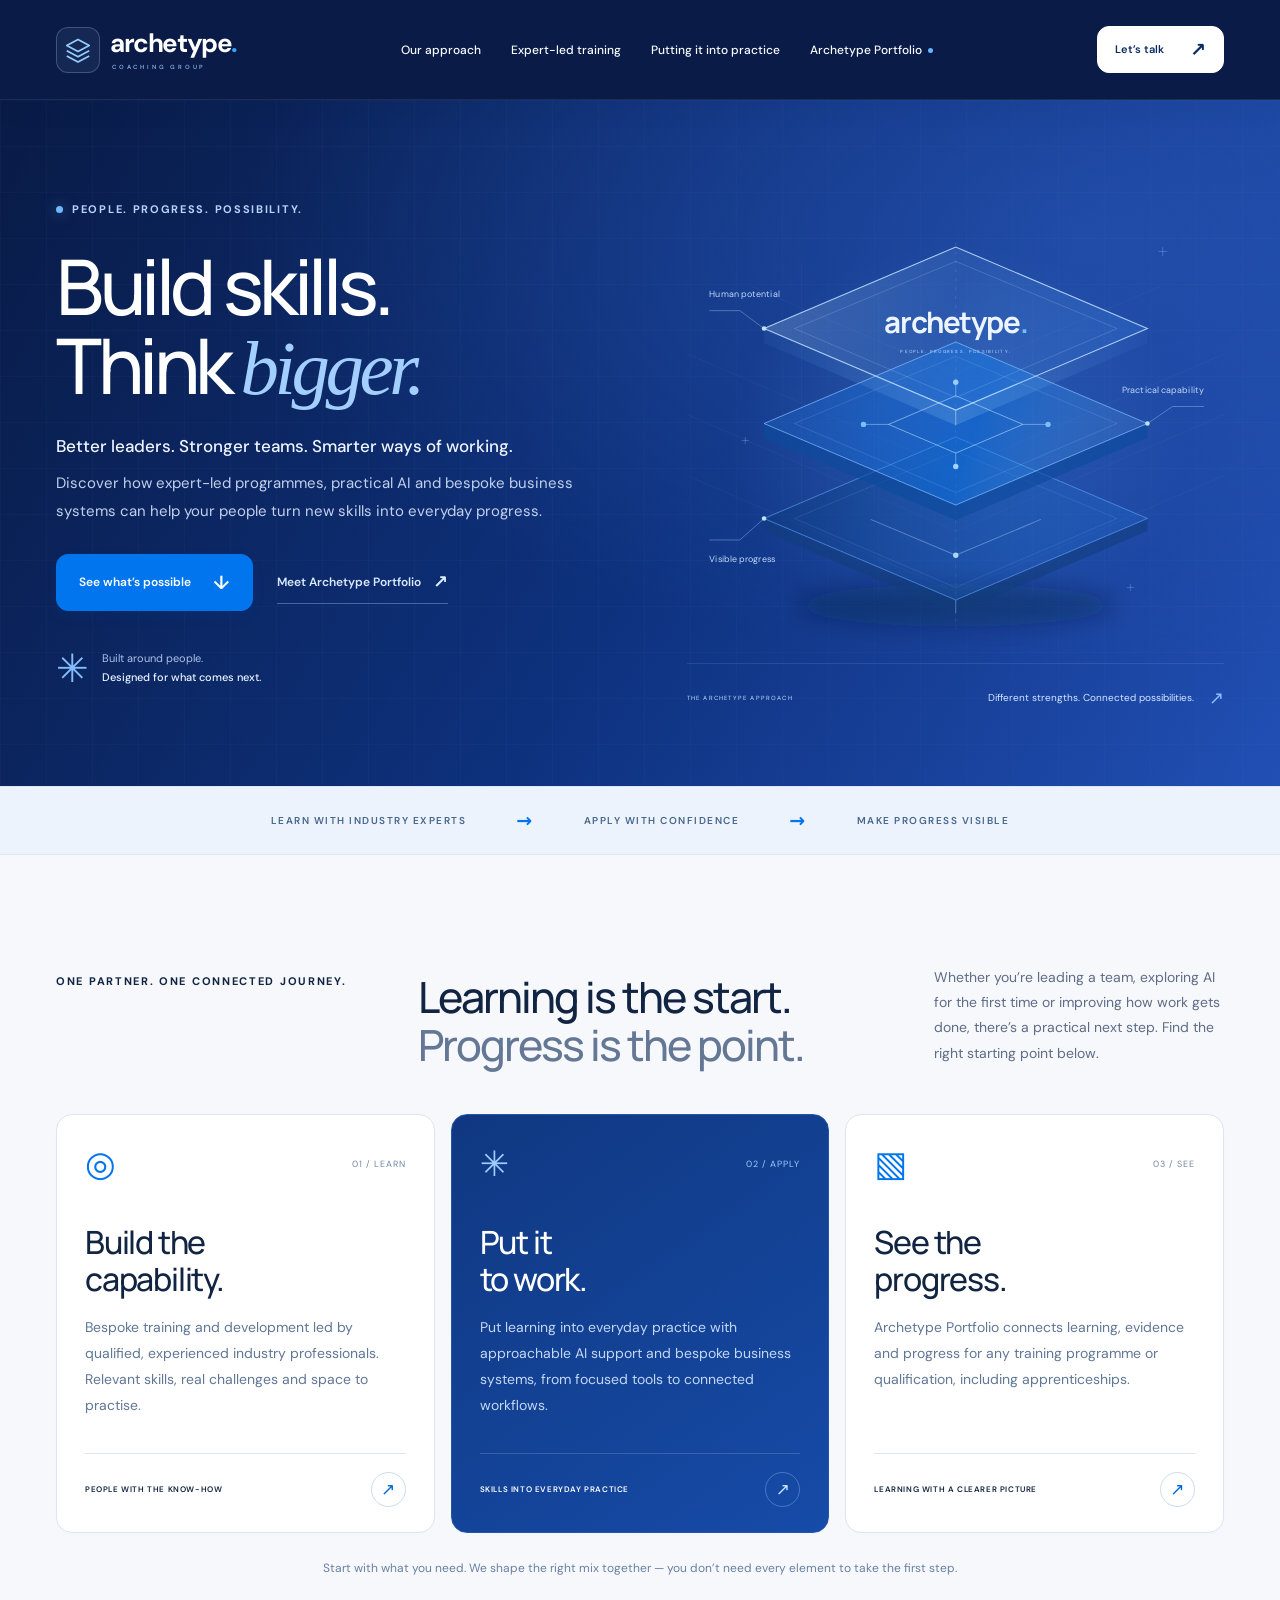
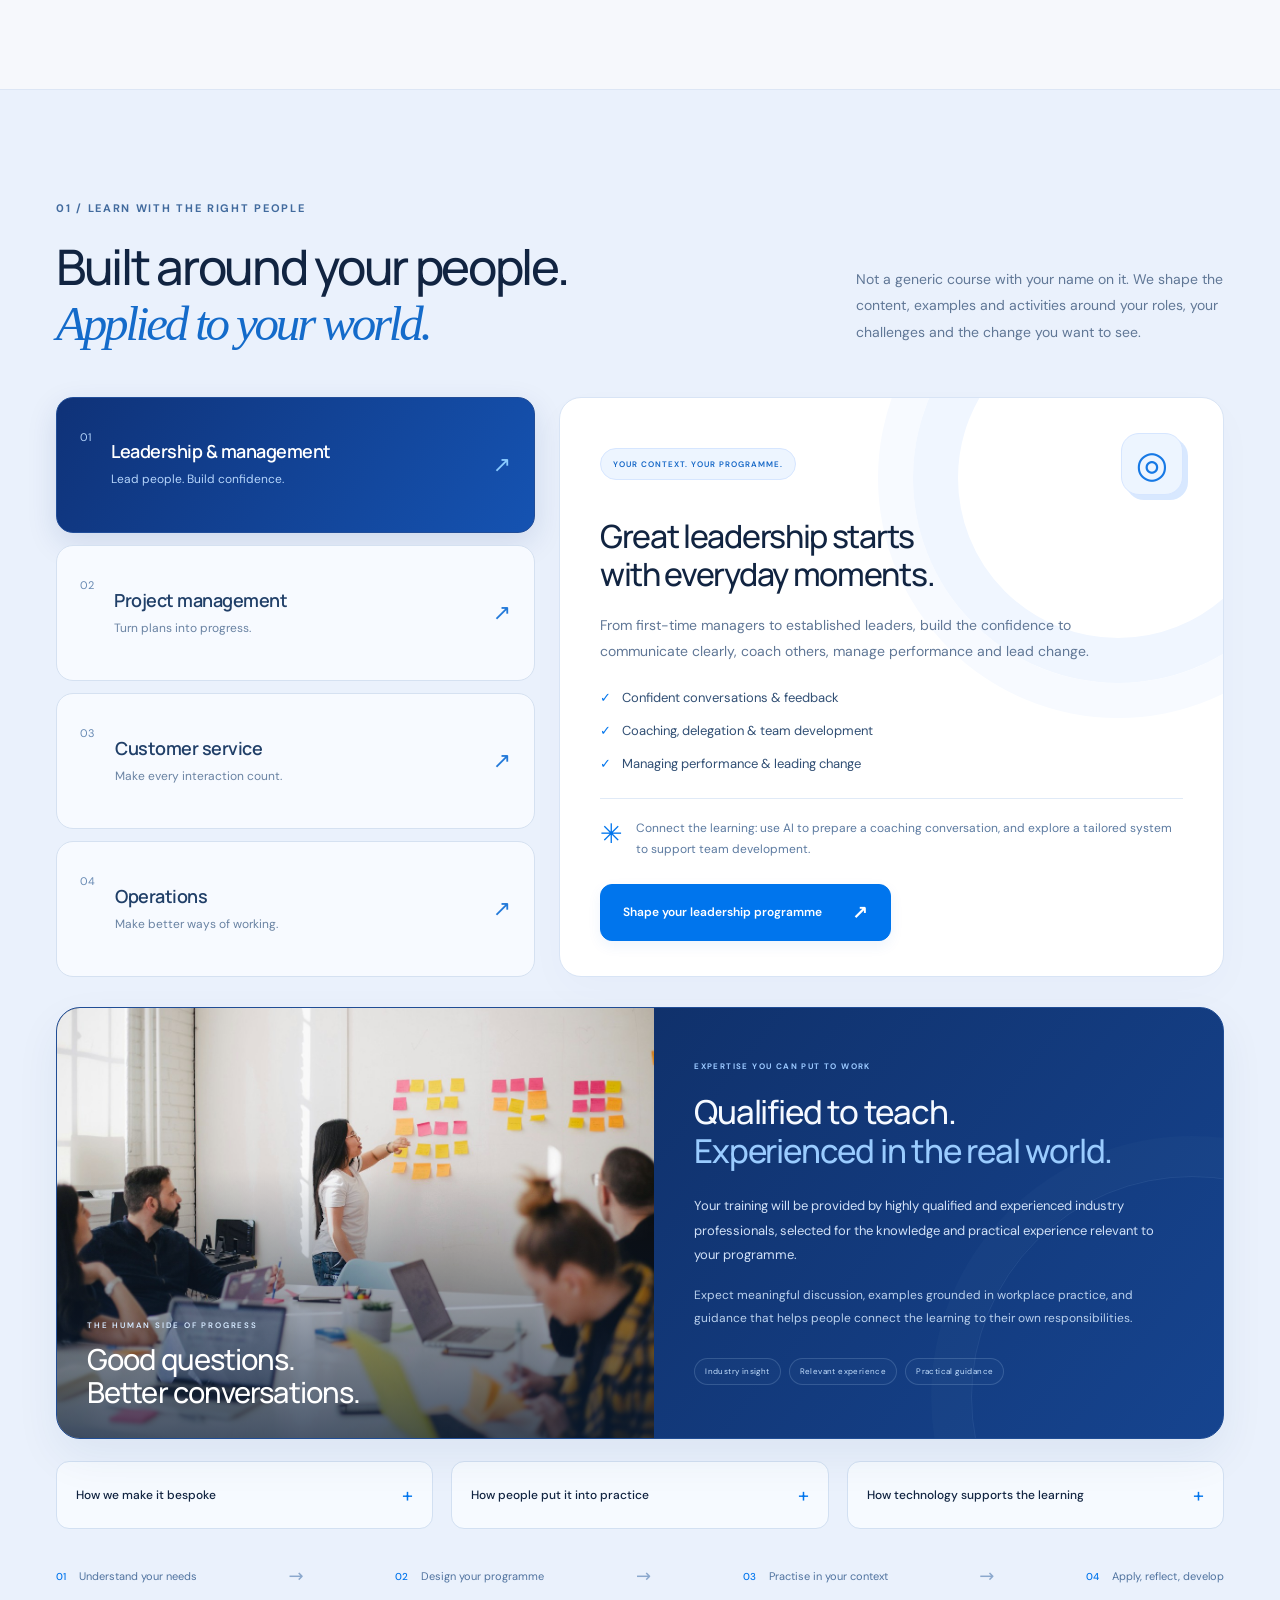
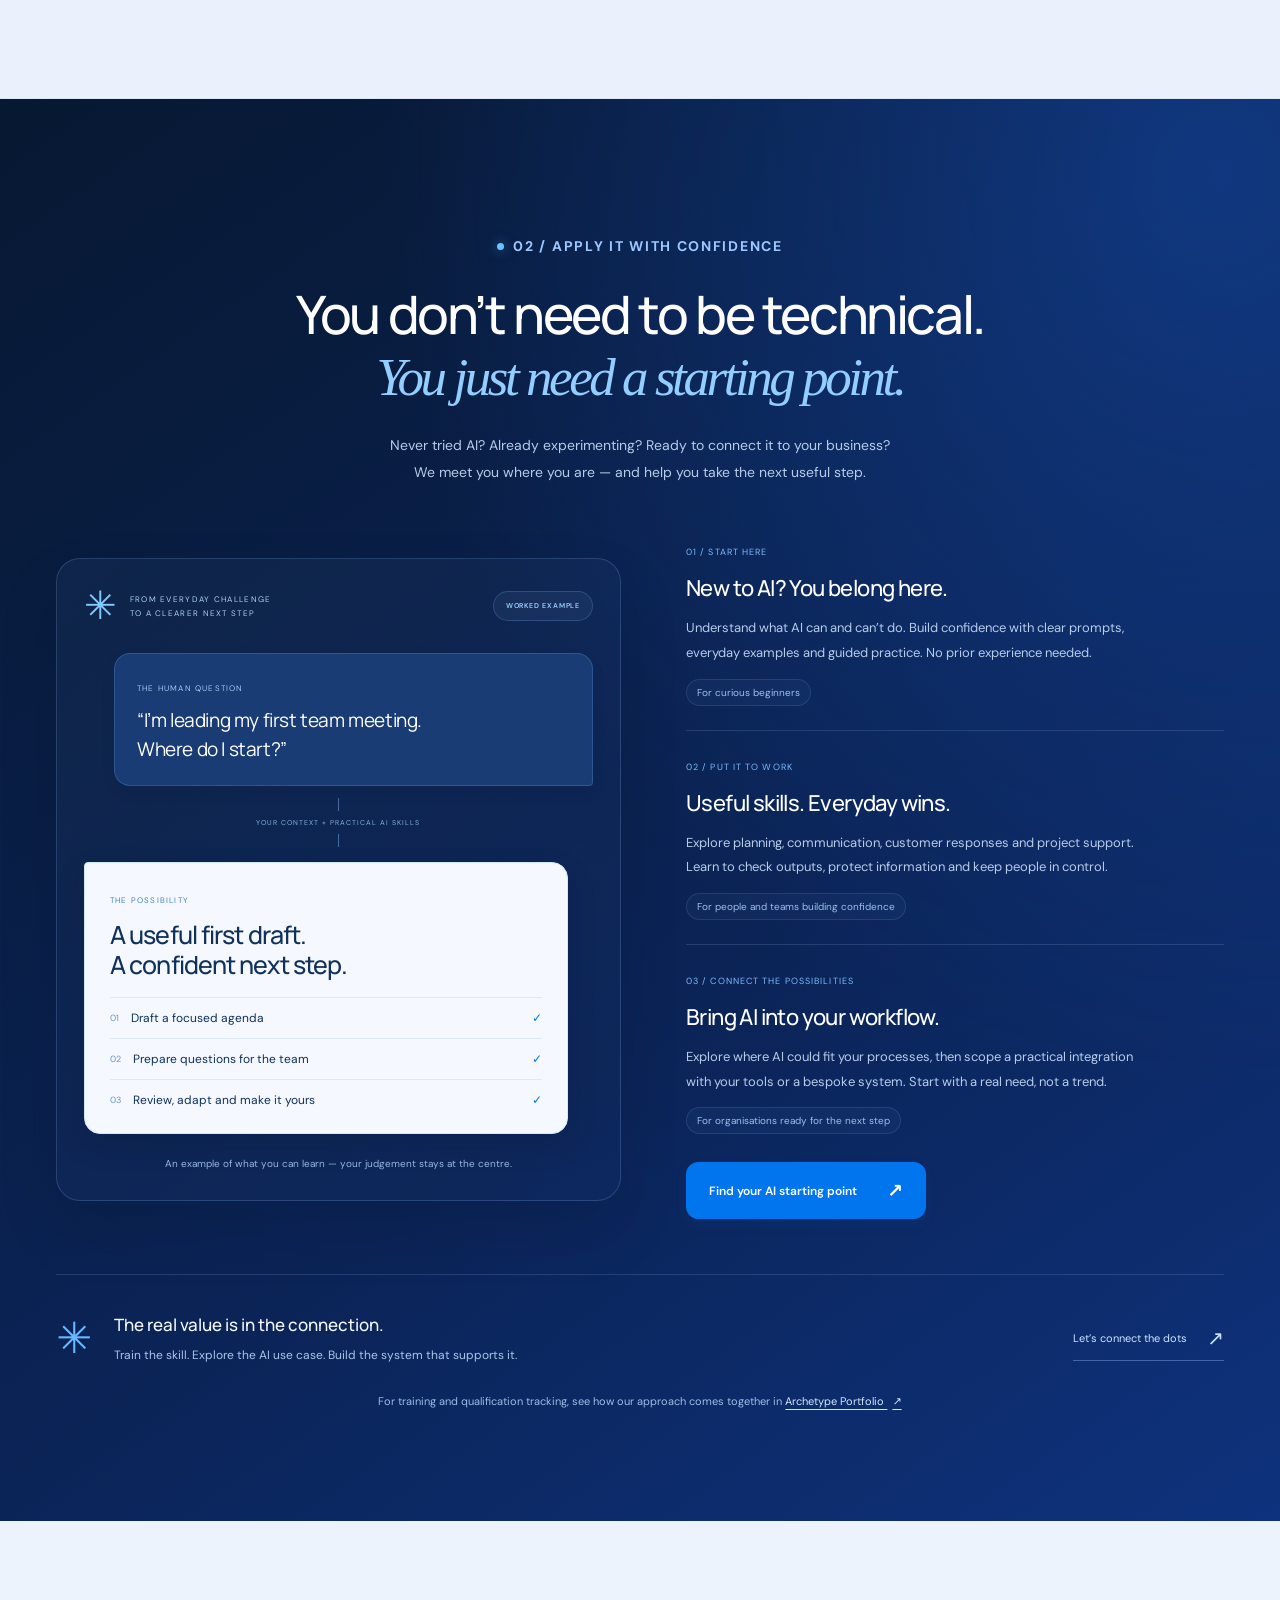
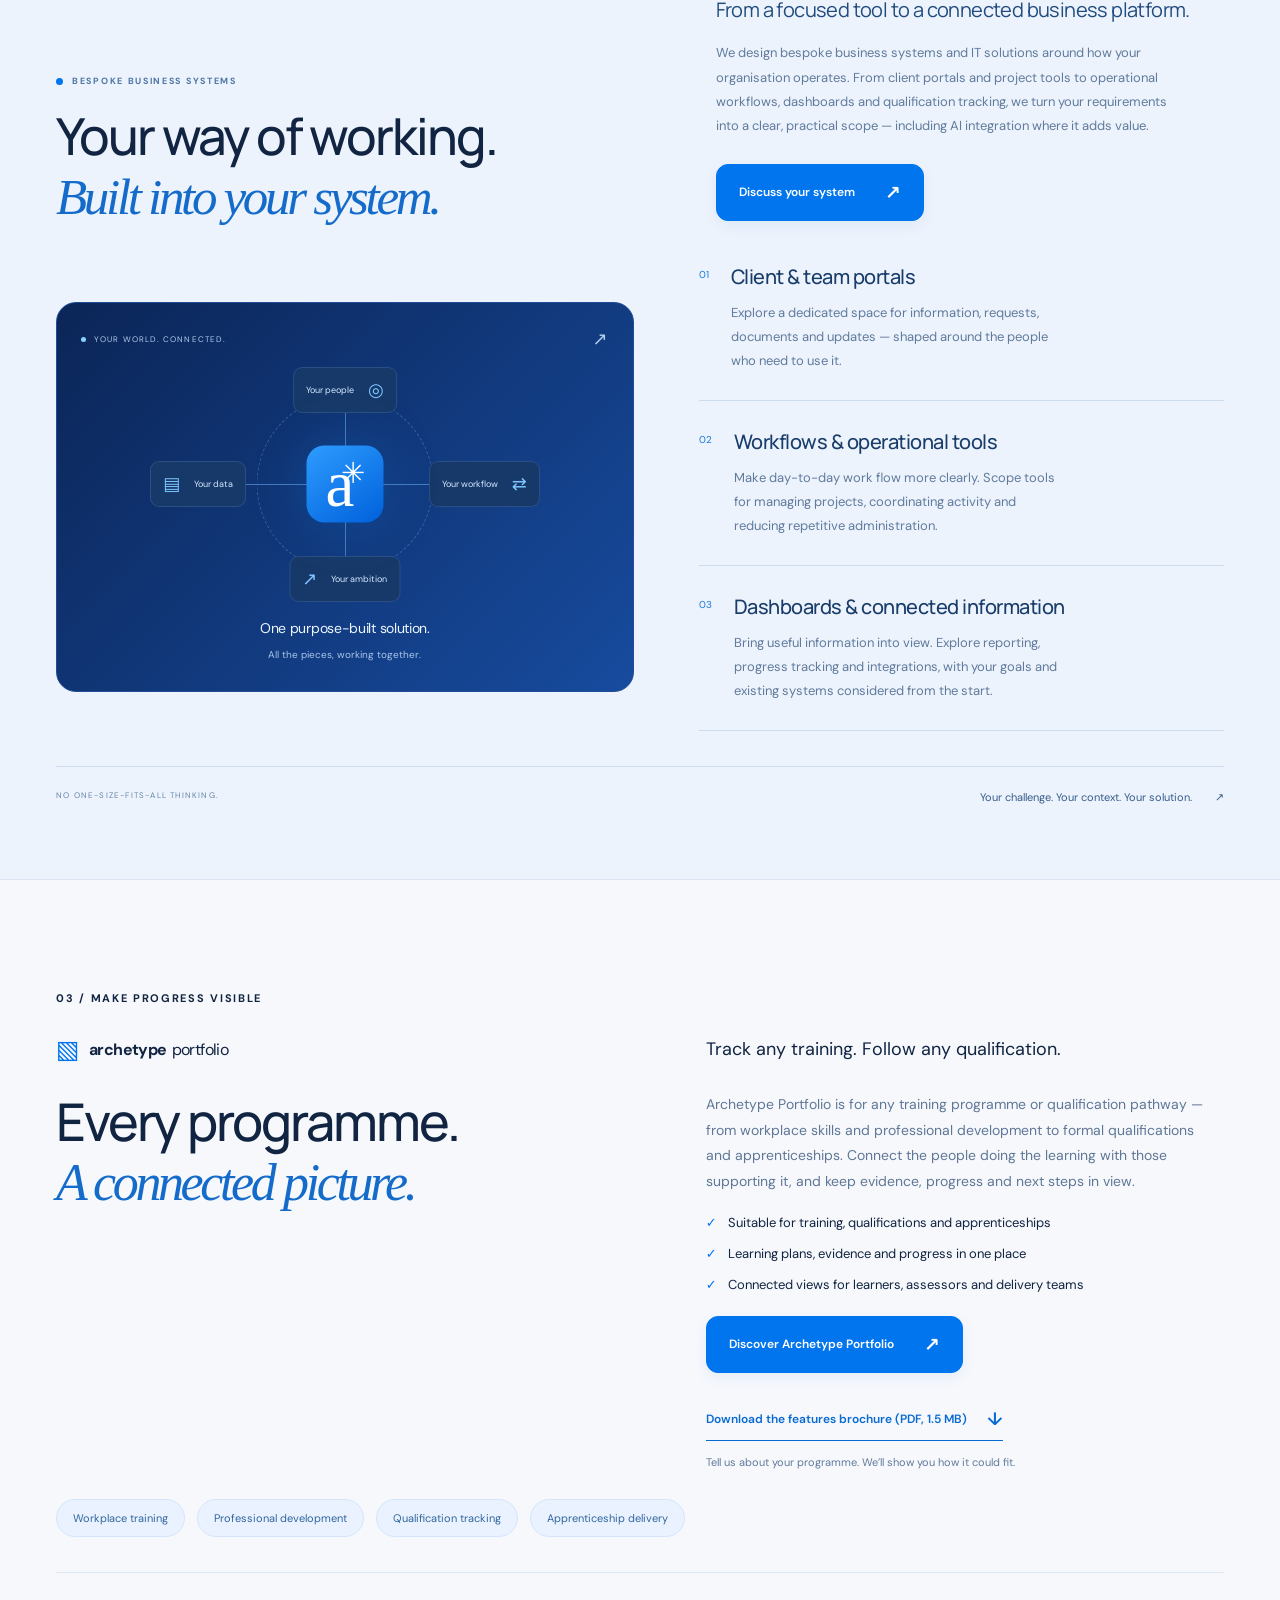
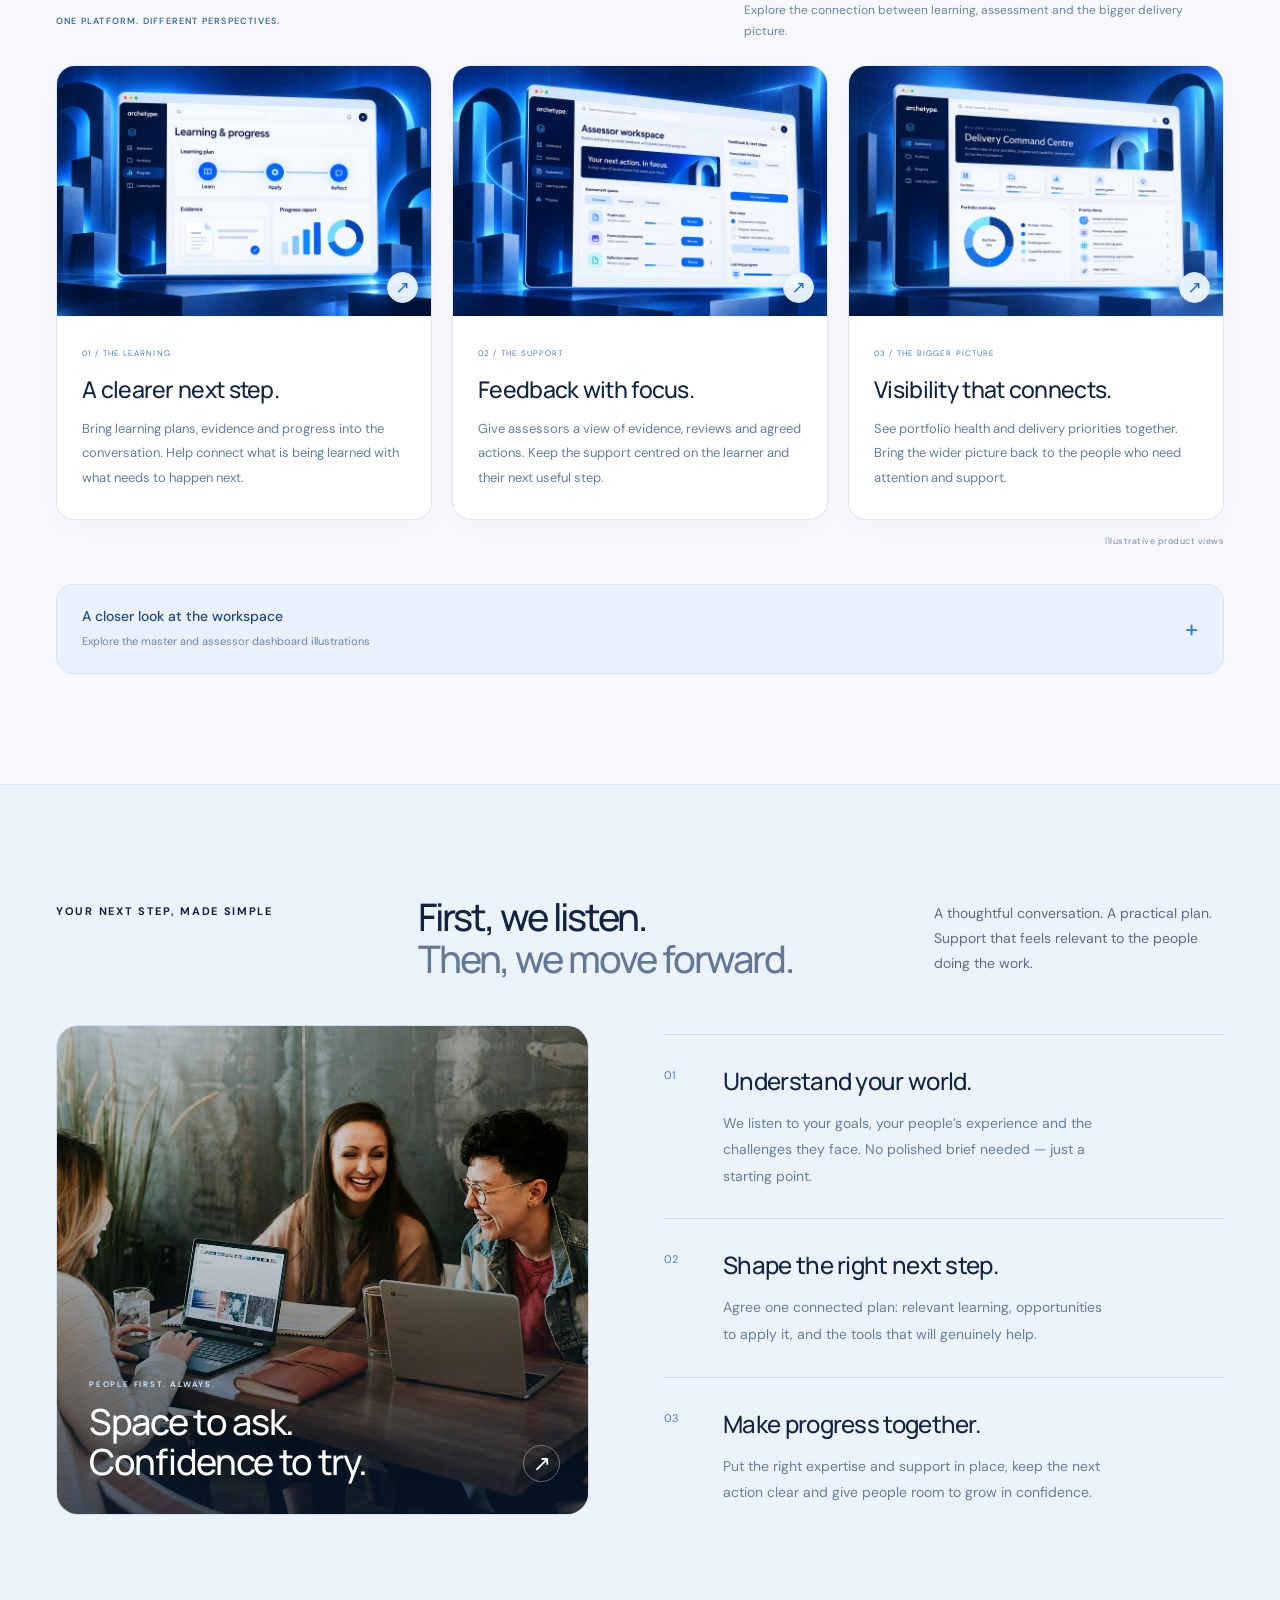
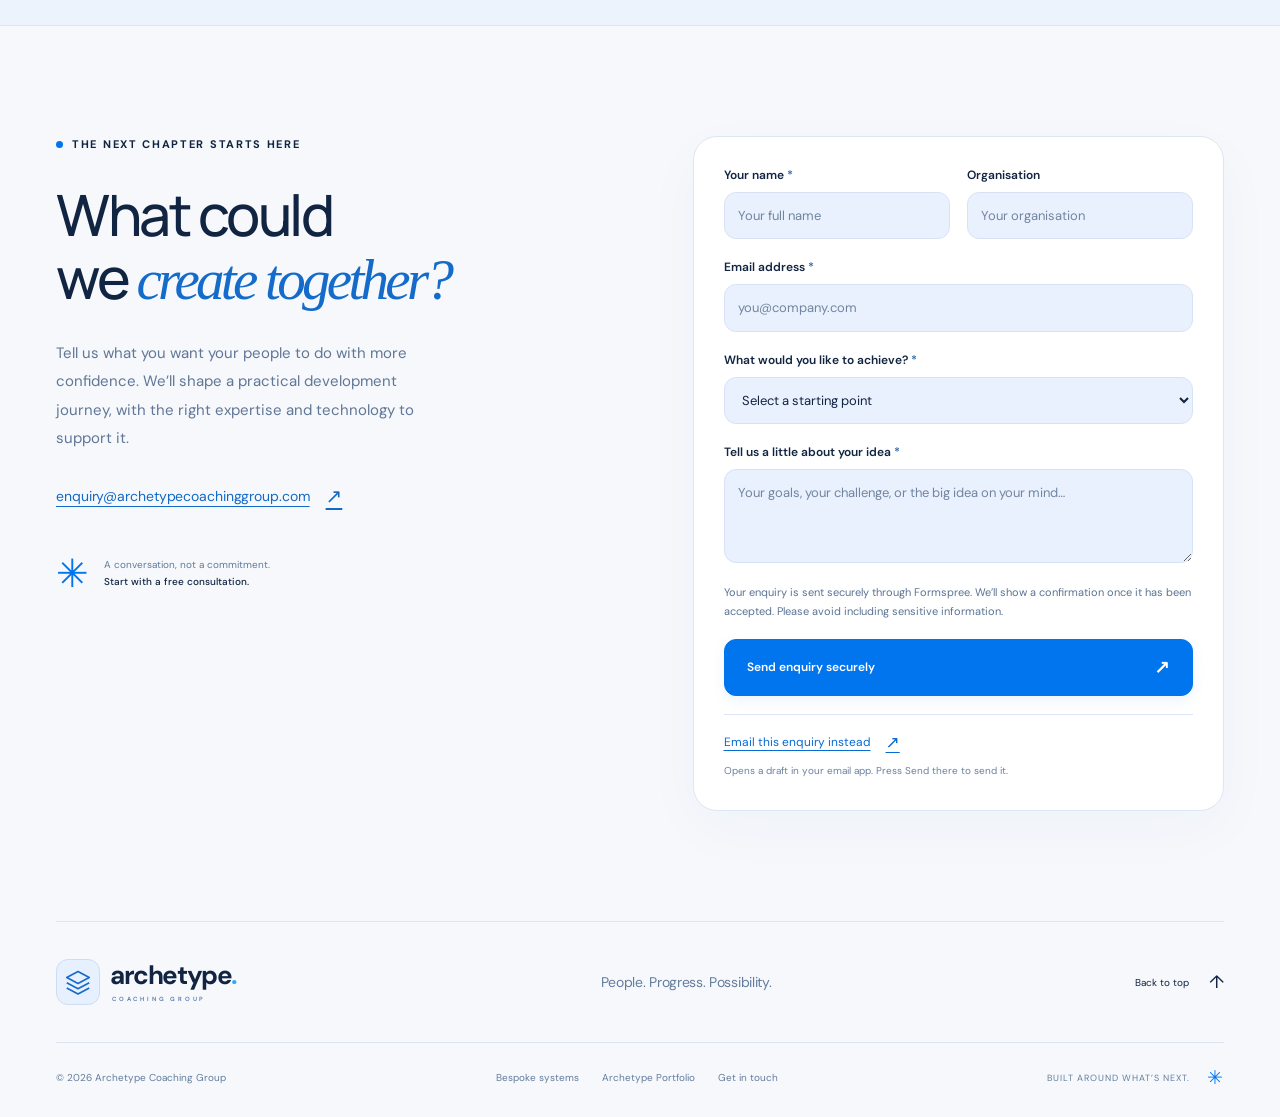
==== commit 69498064: "Add downloadable Archetype Portfolio features brochure" ====
--- a/index.html
+++ b/index.html
@@ -93,7 +93,7 @@
     </div></section>
 
     <section class="portfolio-section section-shell section-space" id="portfolio">
-      <div class="portfolio-copy"><p class="eyebrow">03 / MAKE PROGRESS VISIBLE</p><div class="product-name"><span class="product-symbol" aria-hidden="true">▧</span> archetype<span>portfolio</span></div><h2>Every programme.<br><span class="serif-word">A connected picture.</span></h2><p class="portfolio-lead">Track any training. Follow any qualification.</p><p>Archetype Portfolio is for any training programme or qualification pathway — from workplace skills and professional development to formal qualifications and apprenticeships. Connect the people doing the learning with those supporting it, and keep evidence, progress and next steps in view.</p><ul class="portfolio-points"><li>Suitable for training, qualifications and apprenticeships</li><li>Learning plans, evidence and progress in one place</li><li>Connected views for learners, assessors and delivery teams</li></ul><a class="button" href="#contact" data-interest="Archetype Portfolio demo">Discover Archetype Portfolio <span aria-hidden="true">↗</span></a><span class="demo-note">Tell us about your programme. We’ll show you how it could fit.</span></div><div class="portfolio-use-cases" aria-label="Archetype Portfolio use cases"><span>Workplace training</span><span>Professional development</span><span>Qualification tracking</span><span>Apprenticeship delivery</span></div>
+      <div class="portfolio-copy"><p class="eyebrow">03 / MAKE PROGRESS VISIBLE</p><div class="product-name"><span class="product-symbol" aria-hidden="true">▧</span> archetype<span>portfolio</span></div><h2>Every programme.<br><span class="serif-word">A connected picture.</span></h2><p class="portfolio-lead">Track any training. Follow any qualification.</p><p>Archetype Portfolio is for any training programme or qualification pathway — from workplace skills and professional development to formal qualifications and apprenticeships. Connect the people doing the learning with those supporting it, and keep evidence, progress and next steps in view.</p><ul class="portfolio-points"><li>Suitable for training, qualifications and apprenticeships</li><li>Learning plans, evidence and progress in one place</li><li>Connected views for learners, assessors and delivery teams</li></ul><div class="button-row"><a class="button" href="#contact" data-interest="Archetype Portfolio demo">Discover Archetype Portfolio <span aria-hidden="true">↗</span></a><a class="text-link" href="assets/downloads/archetype-portfolio-features.pdf" download="Archetype Portfolio Features.pdf">Download the features brochure (PDF, 1.5 MB) <span aria-hidden="true">↓</span></a></div><span class="demo-note">Tell us about your programme. We’ll show you how it could fit.</span></div><div class="portfolio-use-cases" aria-label="Archetype Portfolio use cases"><span>Workplace training</span><span>Professional development</span><span>Qualification tracking</span><span>Apprenticeship delivery</span></div>
       <div class="portfolio-story"><div class="portfolio-story-intro"><p>ONE PLATFORM. DIFFERENT PERSPECTIVES.</p><span>Explore the connection between learning, assessment and the bigger delivery picture.</span></div><div class="product-story-grid">
         <article class="product-story-card"><button class="product-image-open" type="button" data-product-image="assets/portfolio-learning.png" data-product-caption="Learning & progress — AI-generated product illustration" aria-label="Enlarge the learning and progress product illustration"><img src="assets/portfolio-learning.png" alt="AI-generated Archetype Portfolio visual showing a learning plan and progress cards" loading="lazy" width="1536" height="1024"><span aria-hidden="true">↗</span></button><div class="product-story-copy"><span>01 / THE LEARNING</span><h3>A clearer next step.</h3><p>Bring learning plans, evidence and progress into the conversation. Help connect what is being learned with what needs to happen next.</p></div></article>
         <article class="product-story-card"><button class="product-image-open" type="button" data-product-image="assets/portfolio-assessor.png" data-product-caption="Assessor workspace — AI-generated product illustration" aria-label="Enlarge the assessor workspace product illustration"><img src="assets/portfolio-assessor.png" alt="AI-generated Archetype Portfolio visual showing an assessor evidence queue and feedback workspace" loading="lazy" width="1536" height="1024"><span aria-hidden="true">↗</span></button><div class="product-story-copy"><span>02 / THE SUPPORT</span><h3>Feedback with focus.</h3><p>Give assessors a view of evidence, reviews and agreed actions. Keep the support centred on the learner and their next useful step.</p></div></article>
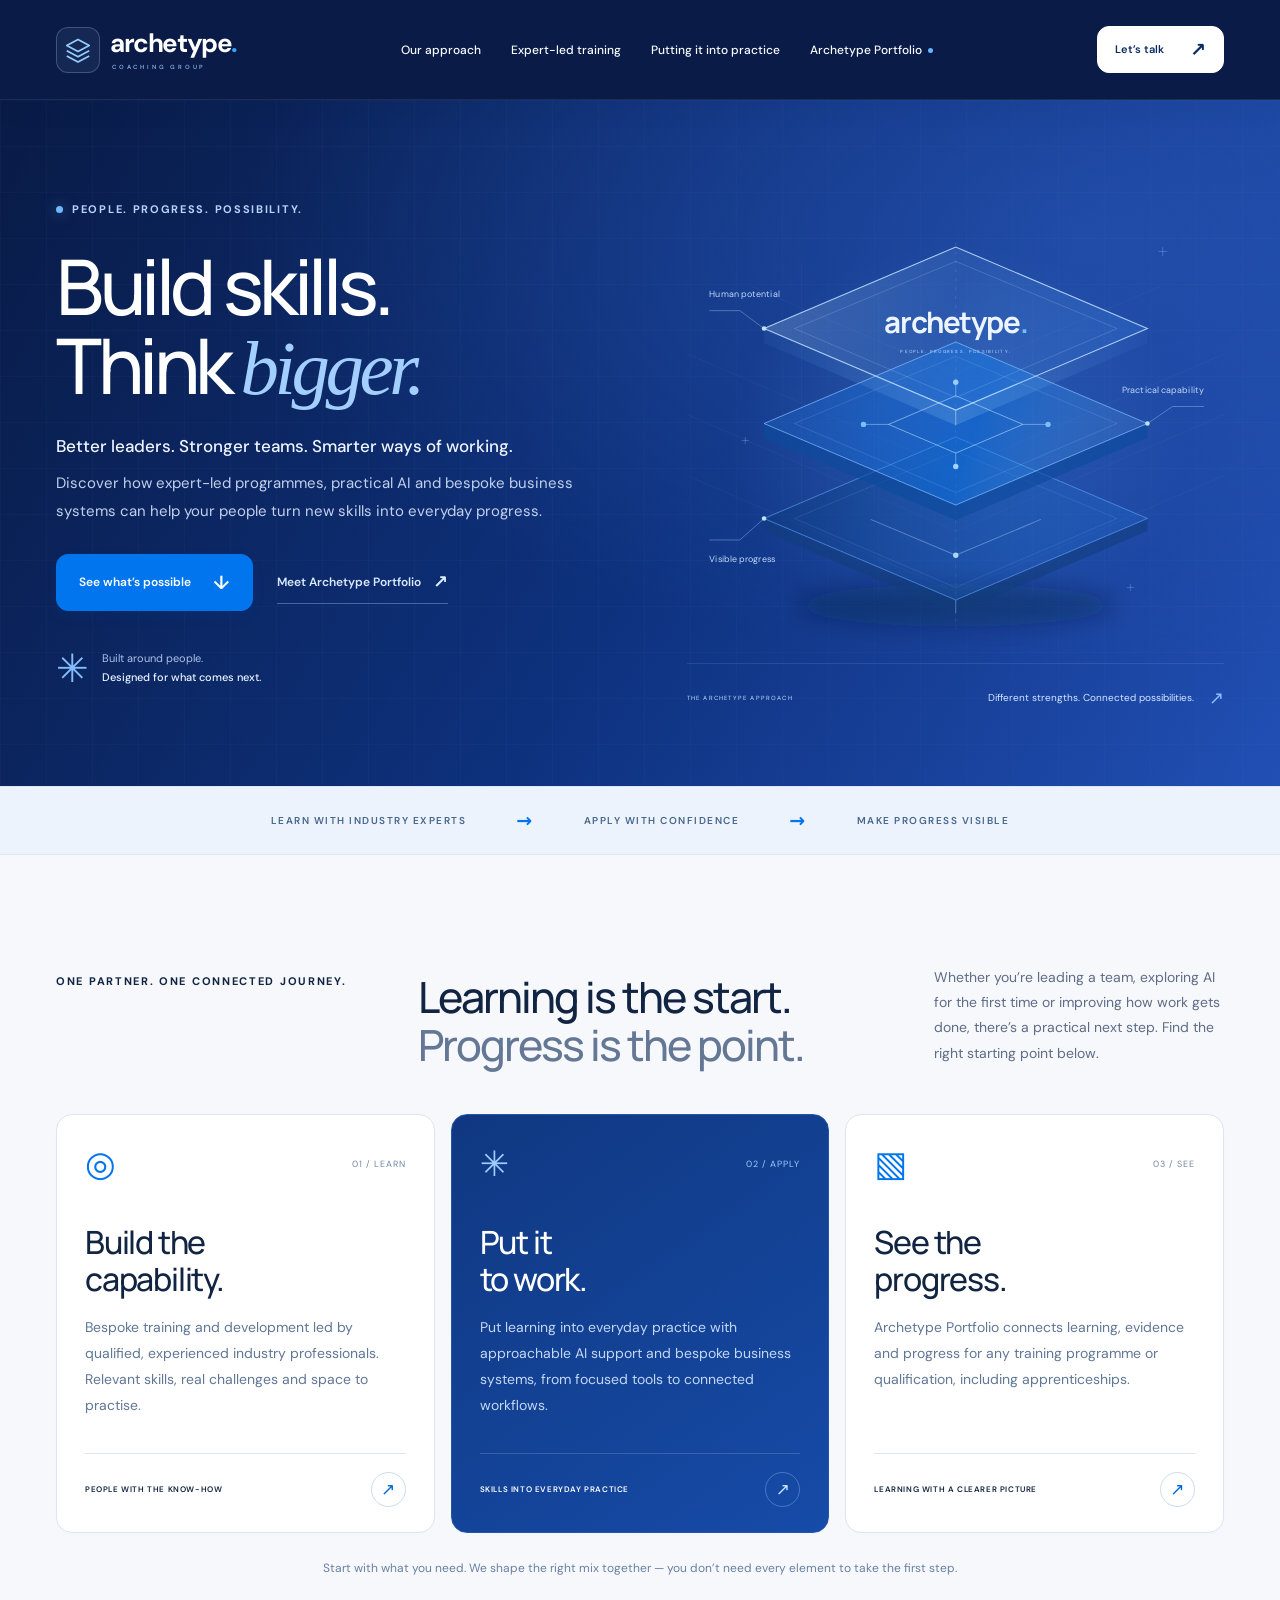
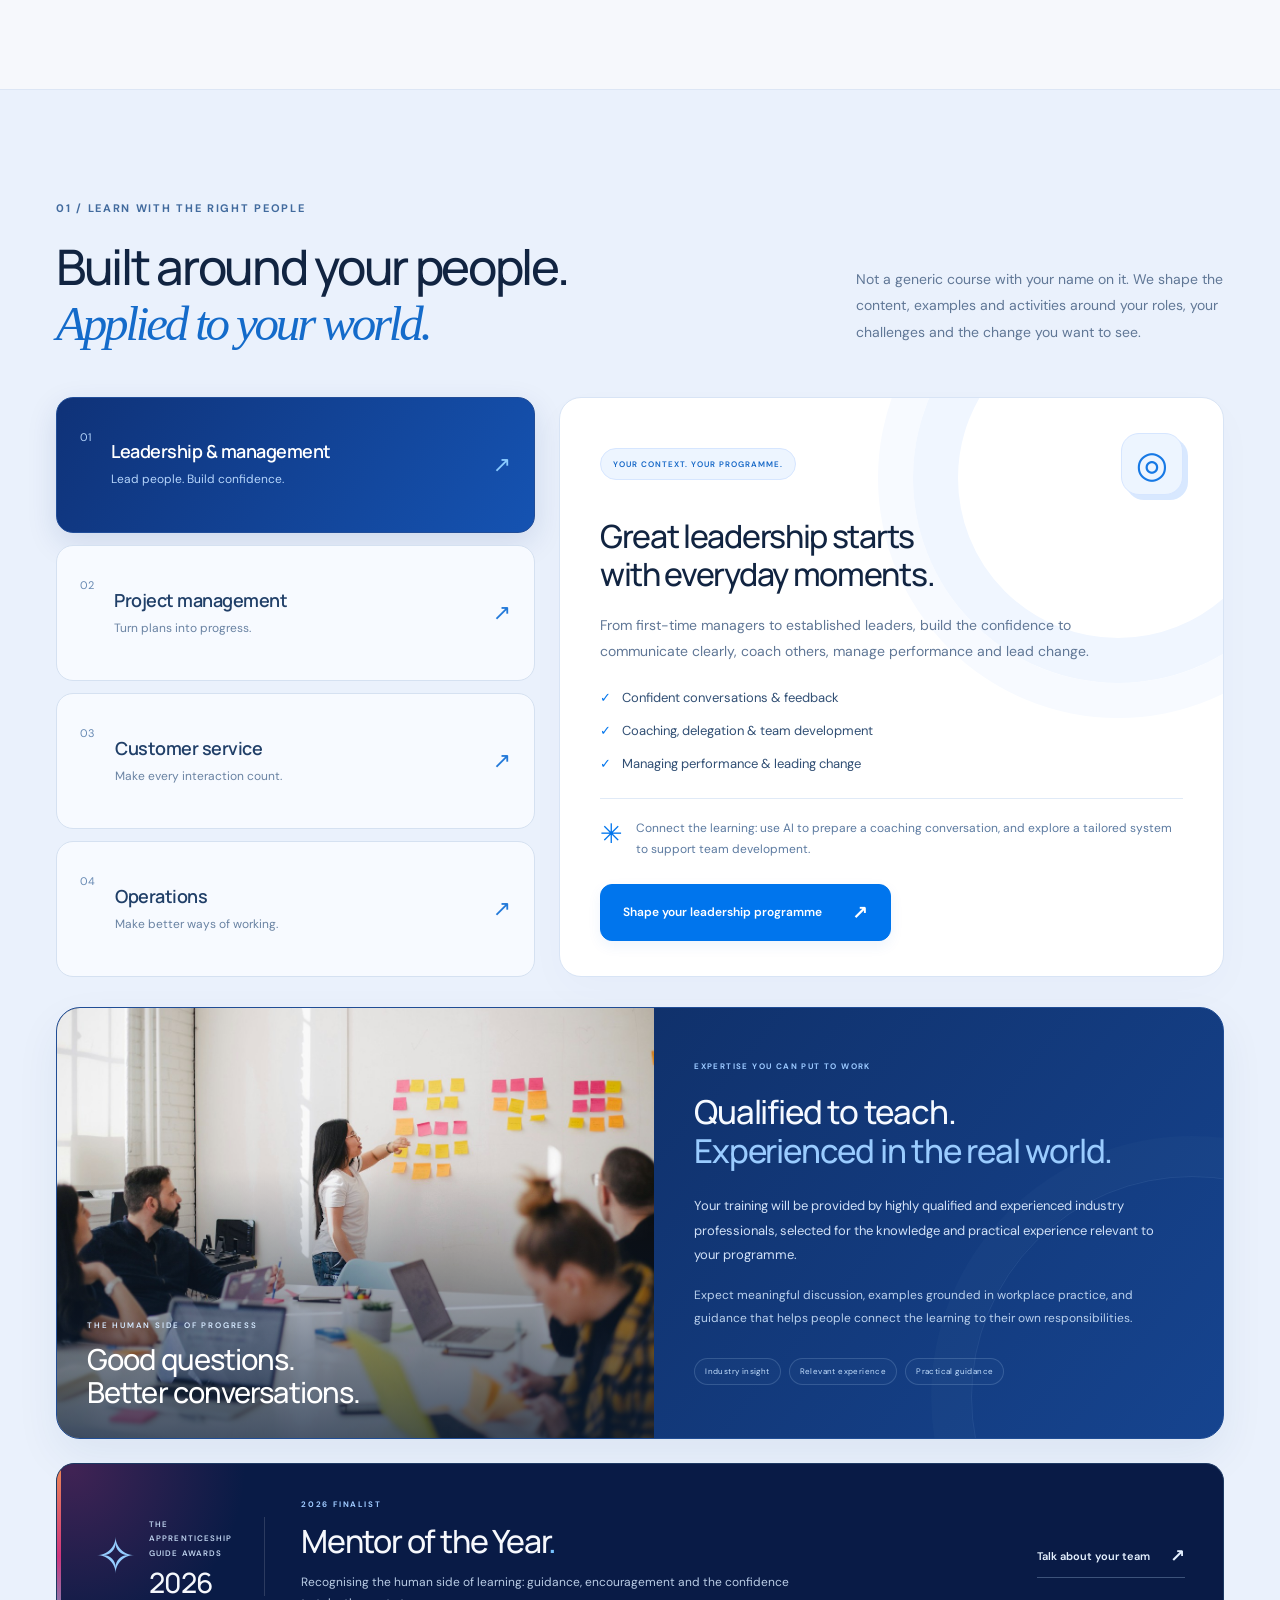
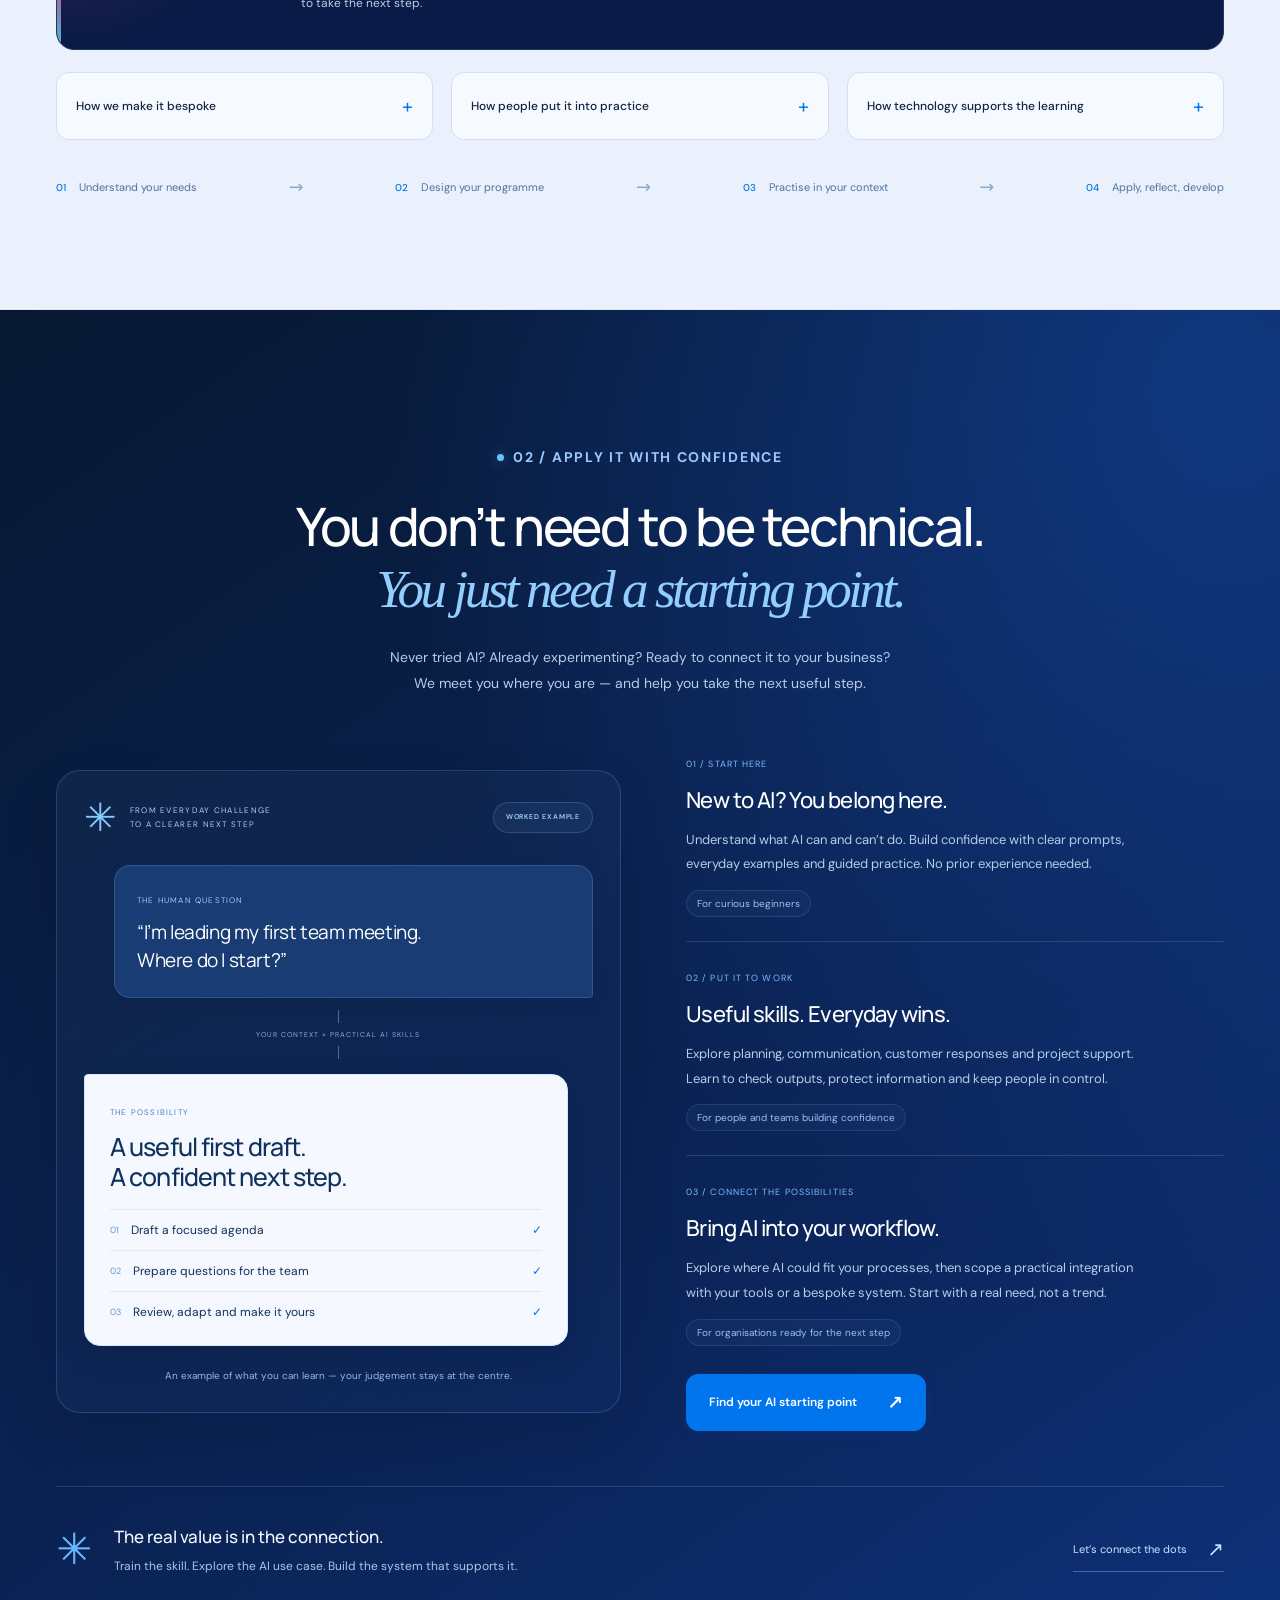
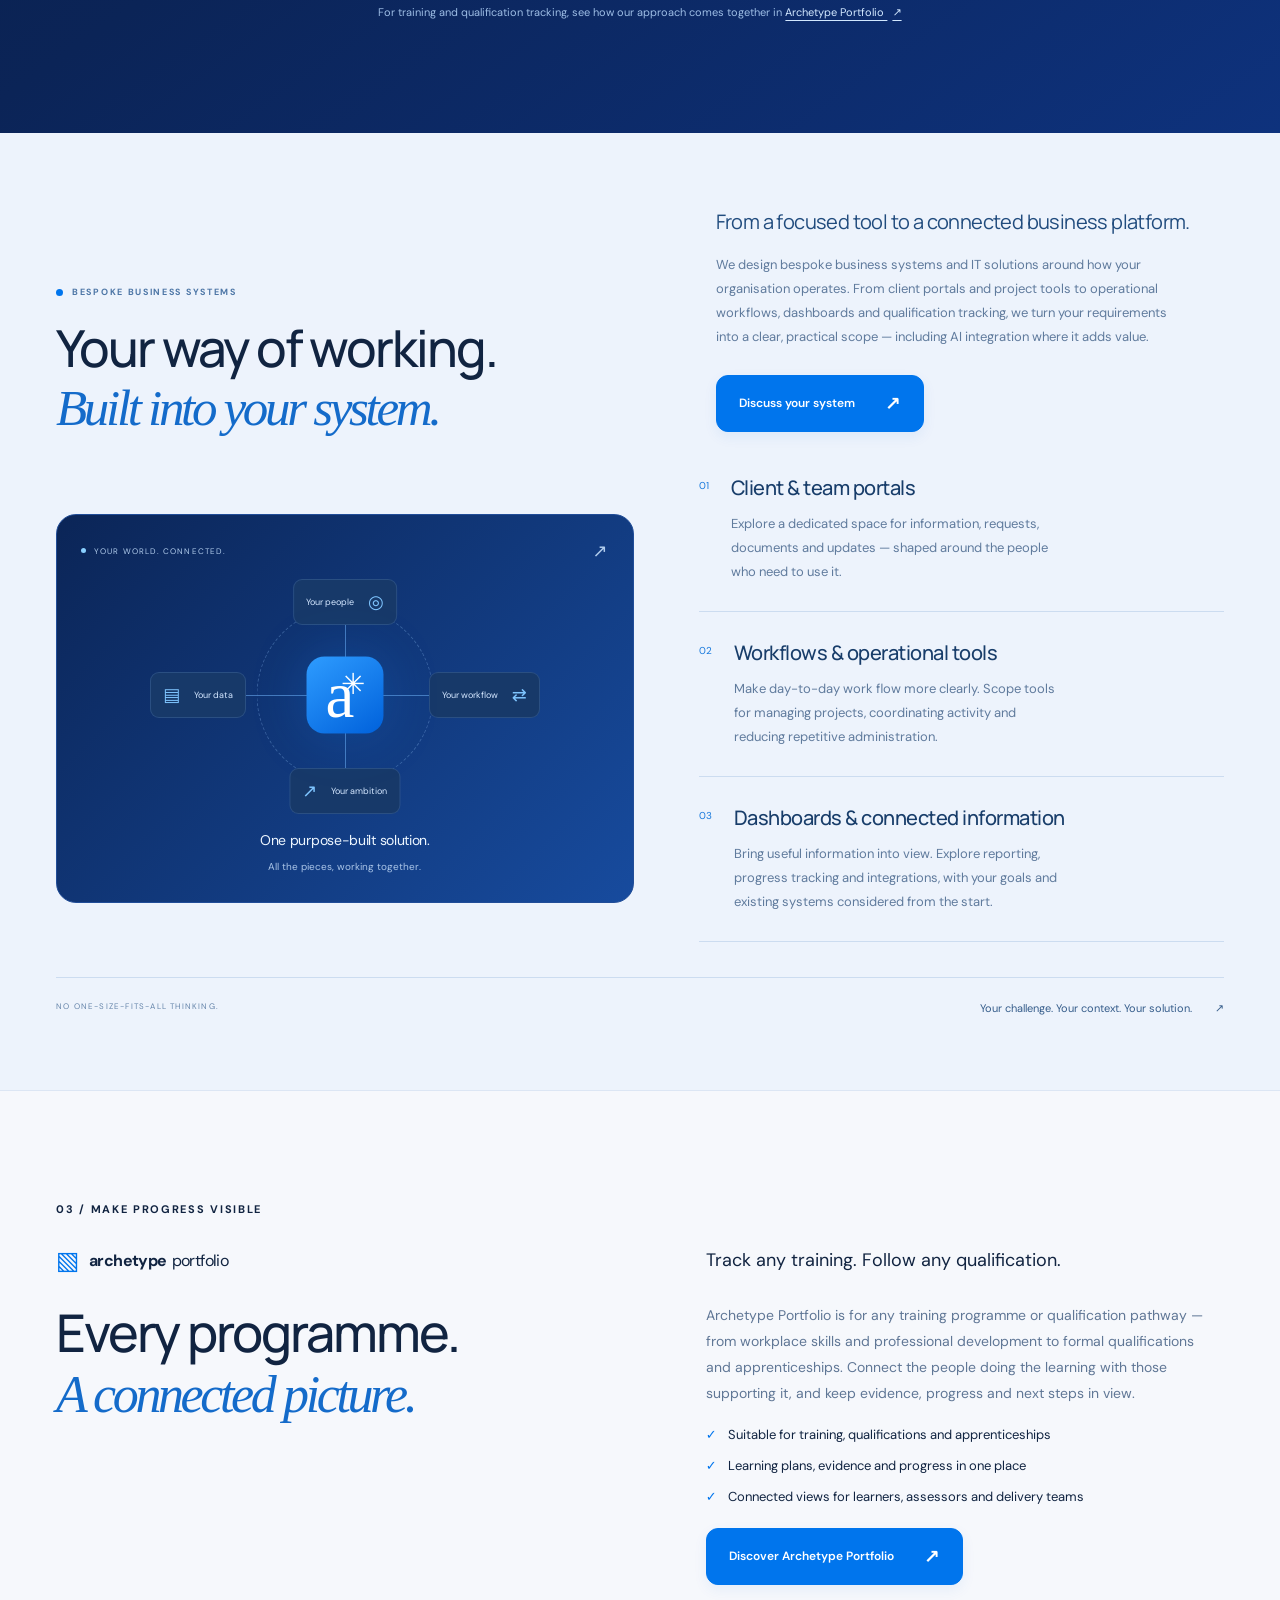
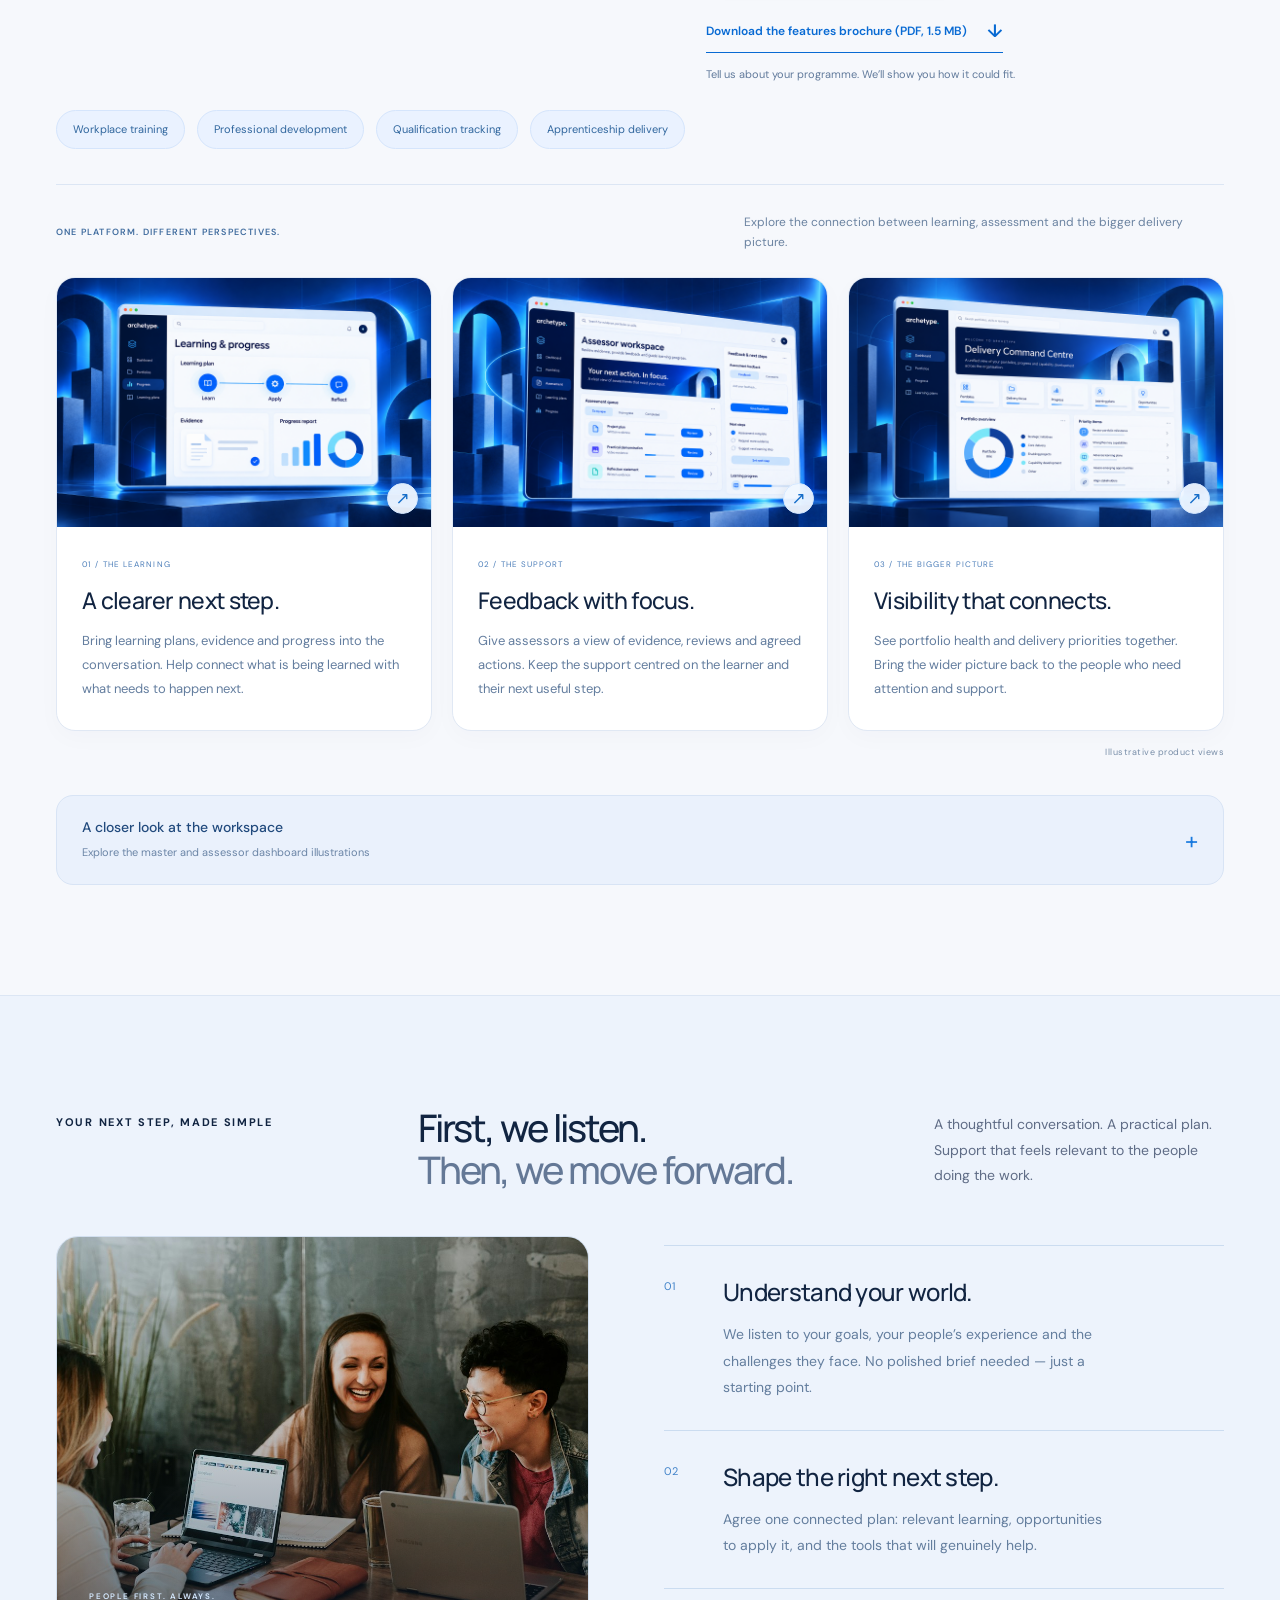
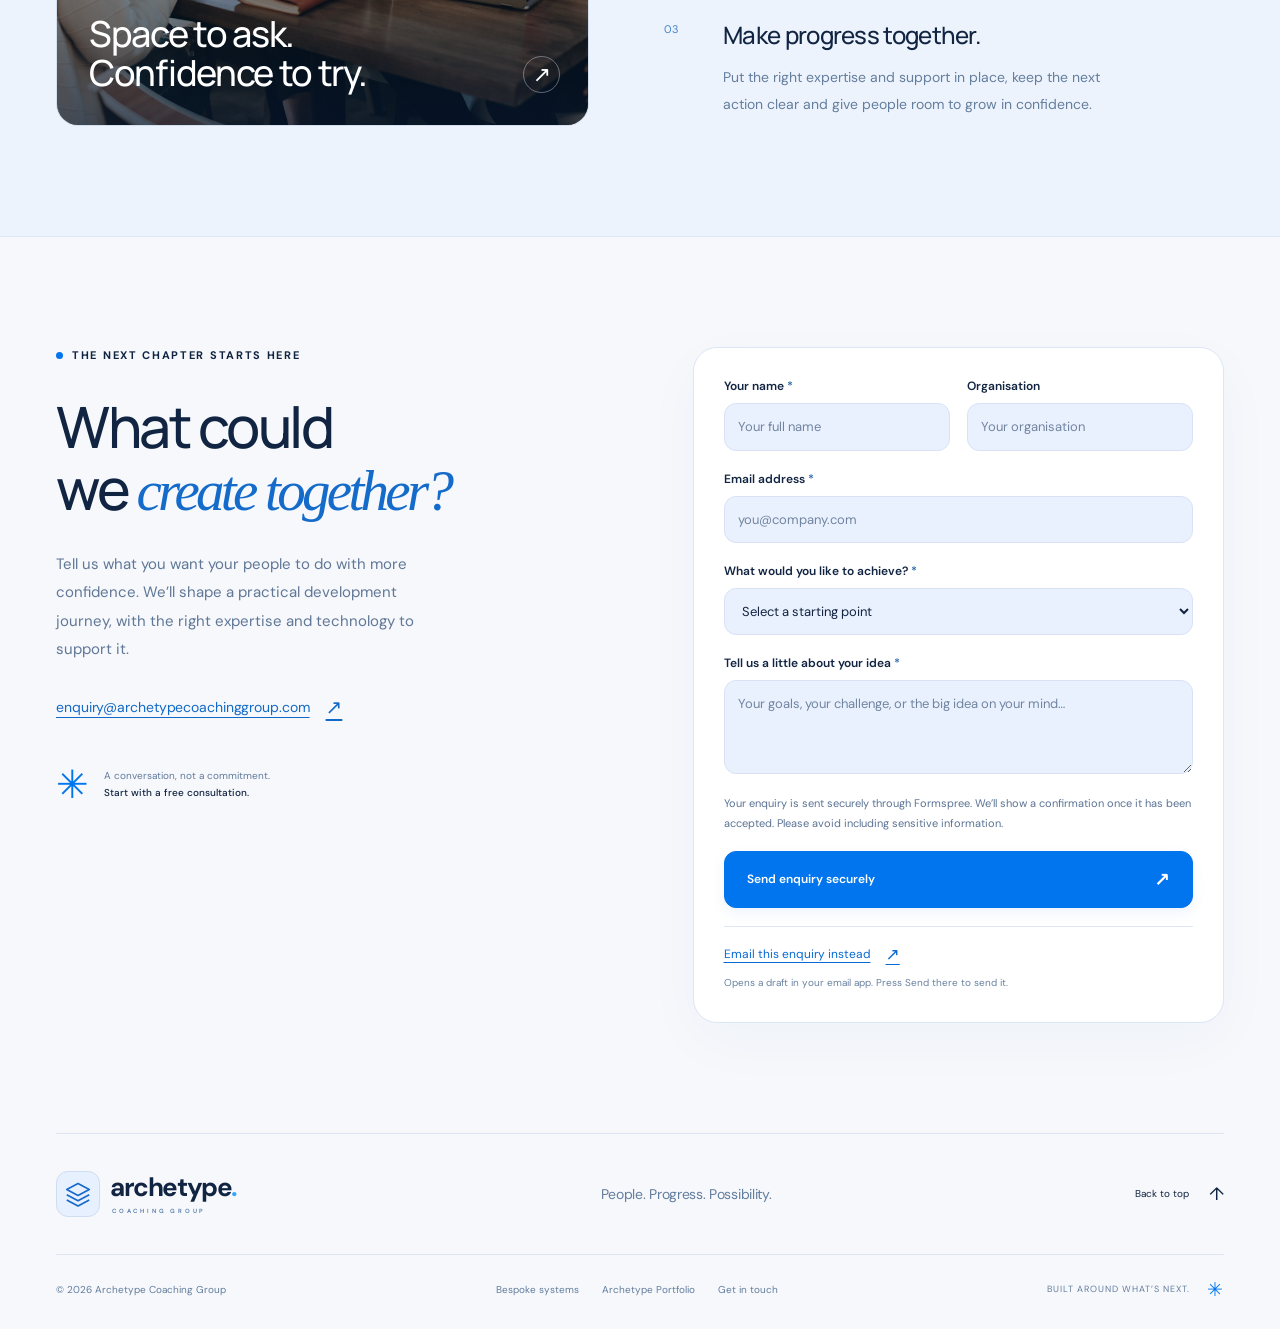
==== commit 5f66b042: "Add styled Mentor of the Year finalist recognition beside training expertise" ====
--- a/index.html
+++ b/index.html
@@ -13,7 +13,7 @@
   <meta name="description" content="Bespoke leadership, management, project management, customer service and operations training. Practical AI training and integration for all experience levels, bespoke IT systems and Archetype Portfolio for any training or qualification tracking.">
   <title>Archetype — People. Progress. Possibility.</title>
   <link rel="icon" type="image/svg+xml" href="assets/favicon.svg">
-  <link rel="stylesheet" href="styles.css?v=brand-graphic-11">
+  <link rel="stylesheet" href="styles.css?v=mentor-recognition-12">
   <script src="script.js?v=polished-confirmation-4" defer></script>
 </head>
 <body>
@@ -75,6 +75,11 @@
         <button id="tab-operations" class="training-tab" role="tab" aria-selected="false" aria-controls="training-panel" data-topic="operations" tabindex="-1"><span class="topic-number">04</span><span><strong>Operations</strong><small>Make better ways of working.</small></span><b aria-hidden="true">↗</b></button>
       </div><div class="training-detail" id="training-panel" role="tabpanel" aria-labelledby="tab-leadership" tabindex="0"><div class="training-detail-top"><span class="pill">YOUR CONTEXT. YOUR PROGRAMME.</span><span class="topic-graphic" aria-hidden="true">◎</span></div><h3 id="training-title">Great leadership starts<br>with everyday moments.</h3><p id="training-description">From first-time managers to established leaders, build the confidence to communicate clearly, coach others, manage performance and lead change.</p><ul id="training-outcomes"><li>Confident conversations & feedback</li><li>Coaching, delegation & team development</li><li>Managing performance & leading change</li></ul><div class="training-connection"><span aria-hidden="true">✳</span><p id="training-connection">Connect the learning: use AI to prepare a coaching conversation, and explore a tailored system to support team development.</p></div><a class="button" href="#contact" data-interest="Bespoke training" id="training-enquire">Shape your leadership programme <span aria-hidden="true">↗</span></a></div></div>
       <div class="expert-promise human-expertise"><figure class="expert-photo"><img src="assets/photos/workshop-discussion.jpg" alt="A workshop facilitator guiding a group discussion using sticky notes on a wall" width="1400" height="933" loading="lazy" decoding="async"><figcaption><span>THE HUMAN SIDE OF PROGRESS</span><strong>Good questions.<br>Better conversations.</strong></figcaption></figure><div class="expert-promise-body"><p class="eyebrow">EXPERTISE YOU CAN PUT TO WORK</p><h3>Qualified to teach.<br><span>Experienced in the real world.</span></h3><div class="expert-promise-copy"><p>Your training will be provided by highly qualified and experienced industry professionals, selected for the knowledge and practical experience relevant to your programme.</p><p>Expect meaningful discussion, examples grounded in workplace practice, and guidance that helps people connect the learning to their own responsibilities.</p></div><div class="expert-principles"><span>Industry insight</span><span>Relevant experience</span><span>Practical guidance</span></div></div></div>
+      <aside class="mentor-recognition" aria-labelledby="mentor-recognition-title">
+        <div class="mentor-award-mark"><span class="mentor-award-star" aria-hidden="true">✧</span><span>THE APPRENTICESHIP<br>GUIDE AWARDS</span><strong>2026</strong></div>
+        <div class="mentor-award-copy"><p class="eyebrow">2026 FINALIST</p><h3 id="mentor-recognition-title">Mentor of the Year<span>.</span></h3><p>Recognising the human side of learning: guidance, encouragement and the confidence to take the next step.</p></div>
+        <a class="text-link" href="#contact" data-interest="Bespoke training">Talk about your team <span aria-hidden="true">↗</span></a>
+      </aside>
       <div class="programme-detail-grid"><details><summary>How we make it bespoke <span>+</span></summary><p>We begin with a conversation about your roles, current experience and goals. Together we identify the priorities, shape relevant activities and agree what participants should be able to apply afterwards.</p></details><details><summary>How people put it into practice <span>+</span></summary><p>Work through scenarios drawn from your setting, reflect on current habits and leave with practical next steps. Coaching and feedback help connect the session to the work that follows.</p></details><details><summary>How technology supports the learning <span>+</span></summary><p>Where it adds value, we introduce approachable AI use cases or explore a tailored tool. For any training or qualification pathway, Archetype Portfolio brings evidence, assessment and progress into a connected workspace.</p></details></div>
       <div class="learning-path"><span><b>01</b> Understand your needs</span><i aria-hidden="true">→</i><span><b>02</b> Design your programme</span><i aria-hidden="true">→</i><span><b>03</b> Practise in your context</span><i aria-hidden="true">→</i><span><b>04</b> Apply, reflect, develop</span></div>
     </div></section>
--- a/styles.css
+++ b/styles.css
@@ -794,3 +794,20 @@
 @media(max-width:900px){.archetype-brand-art>figcaption{display:block;padding-top:14px}.archetype-brand-art>figcaption>span{display:block;margin-bottom:9px;font-size:6px;letter-spacing:1px}.archetype-brand-art>figcaption>a{font-size:10px;gap:17px}.brand-art-annotations text{font-size:12px}}
 @media(max-width:700px){.archetype-brand-art{margin-top:-5px}.brand-art-wordmark{font-size:35px}.brand-art-subtitle{font-size:6px;letter-spacing:1.25px}.brand-art-annotations text{font-size:13px;letter-spacing:0}.archetype-brand-art>figcaption{display:block;padding-top:18px;margin-top:8px}.archetype-brand-art>figcaption>span{font-size:6px;letter-spacing:1.2px;margin-bottom:10px}.archetype-brand-art>figcaption>a{font-size:11px;gap:17px}}
 @media(max-width:370px){.brand-art-annotations text{font-size:14px}.archetype-brand-art>figcaption>a{font-size:10px}}
+
+/* Award recognition sits with the people and expertise behind the training. */
+.mentor-recognition{position:relative;isolation:isolate;overflow:hidden;display:grid;grid-template-columns:170px minmax(0,1fr) auto;align-items:center;gap:36px;margin-top:24px;padding:34px 38px;background:#091b46;border:1px solid #1d3962;border-radius:18px;color:#f6f8fc}
+.mentor-recognition:before{content:'';position:absolute;z-index:-1;width:350px;height:350px;left:-160px;top:-170px;border-radius:50%;background:radial-gradient(circle,#cf387947,transparent 70%);pointer-events:none}
+.mentor-recognition:after{content:'';position:absolute;inset:0 auto 0 0;width:4px;background:linear-gradient(#ed8a55,#cf367f,#4db5d3)}
+.mentor-award-mark{display:grid;grid-template-columns:40px 1fr;align-items:center;column-gap:14px;row-gap:8px;padding-right:26px;border-right:1px solid #ffffff24}
+.mentor-award-star{grid-row:1/3;font-size:49px;line-height:1;color:#96ceff}
+.mentor-award-mark>span:nth-child(2){font-size:8px;line-height:1.8;font-weight:600;letter-spacing:1.1px;color:#bfd3ee}
+.mentor-award-mark>strong{font-family:var(--display);font-size:28px;line-height:1;letter-spacing:-1px;font-weight:500}
+.mentor-award-copy>.eyebrow{color:#9fcaff;font-size:8px;letter-spacing:1.8px;margin-bottom:11px}
+.mentor-award-copy>h3{font-size:clamp(24px,2.5vw,34px);font-weight:500;line-height:1.2;letter-spacing:-1.2px}
+.mentor-award-copy>h3>span{color:#76c2ff}
+.mentor-award-copy>p:last-child{color:#b9cce5;font-size:12px;line-height:1.8;max-width:490px;margin-top:12px}
+.mentor-recognition>.text-link{color:#e5f1ff;font-size:11px;white-space:nowrap;border-color:#7f9cbd70}
+.mentor-recognition>.text-link:hover{color:#9fcaff}
+@media(max-width:1050px){.mentor-recognition{grid-template-columns:155px minmax(0,1fr);gap:27px;padding:30px}.mentor-recognition>.text-link{grid-column:2;justify-self:start;margin-top:-8px}.mentor-award-mark{grid-row:1/3;padding-right:17px}}
+@media(max-width:700px){.mentor-recognition{grid-template-columns:1fr;padding:28px 25px;gap:23px;border-radius:16px;margin-top:20px}.mentor-award-mark{grid-row:auto;grid-template-columns:37px auto auto;justify-content:start;column-gap:14px;padding:0 0 21px;border-right:0;border-bottom:1px solid #ffffff24}.mentor-award-star{grid-row:auto;font-size:41px}.mentor-award-mark>span:nth-child(2){font-size:8px}.mentor-award-mark>strong{font-size:27px;margin-left:9px}.mentor-award-copy>h3{font-size:29px}.mentor-award-copy>p:last-child{font-size:13px}.mentor-recognition>.text-link{grid-column:auto;justify-self:start;margin-top:0;font-size:11px}}
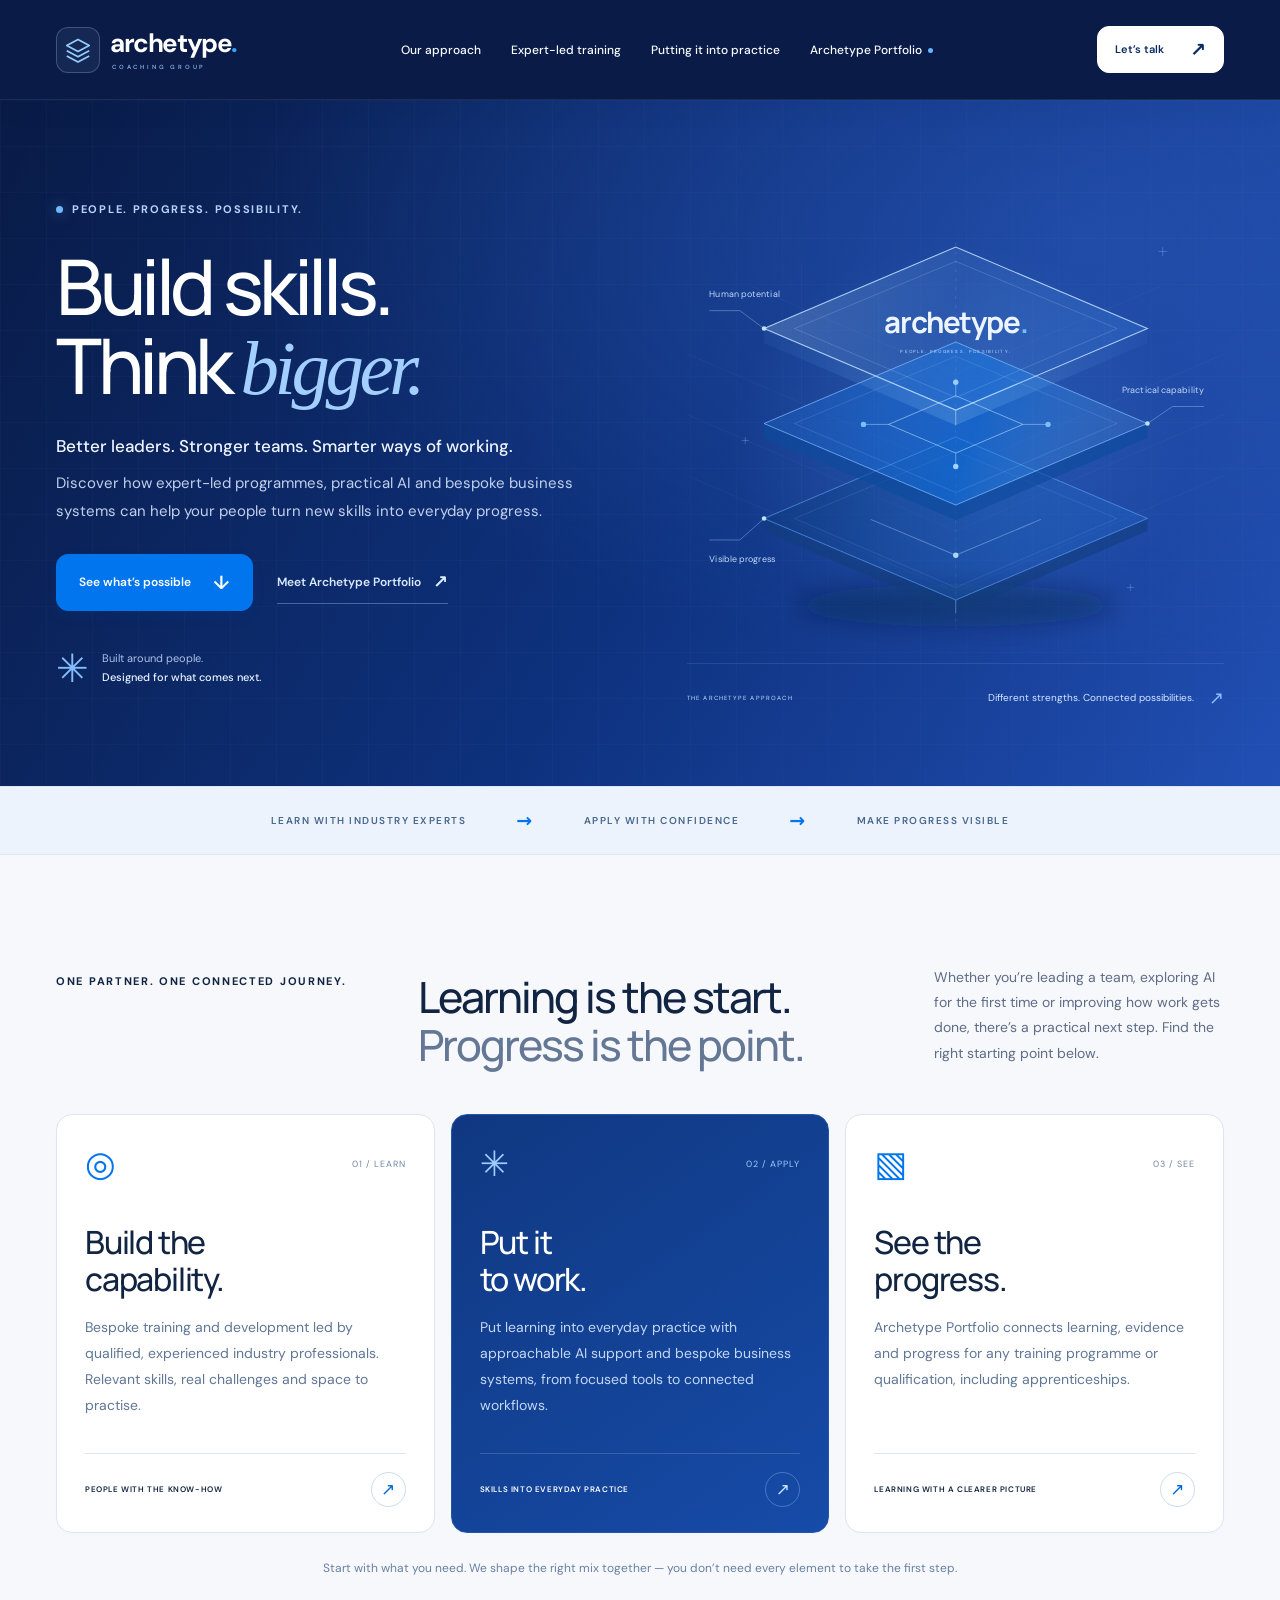
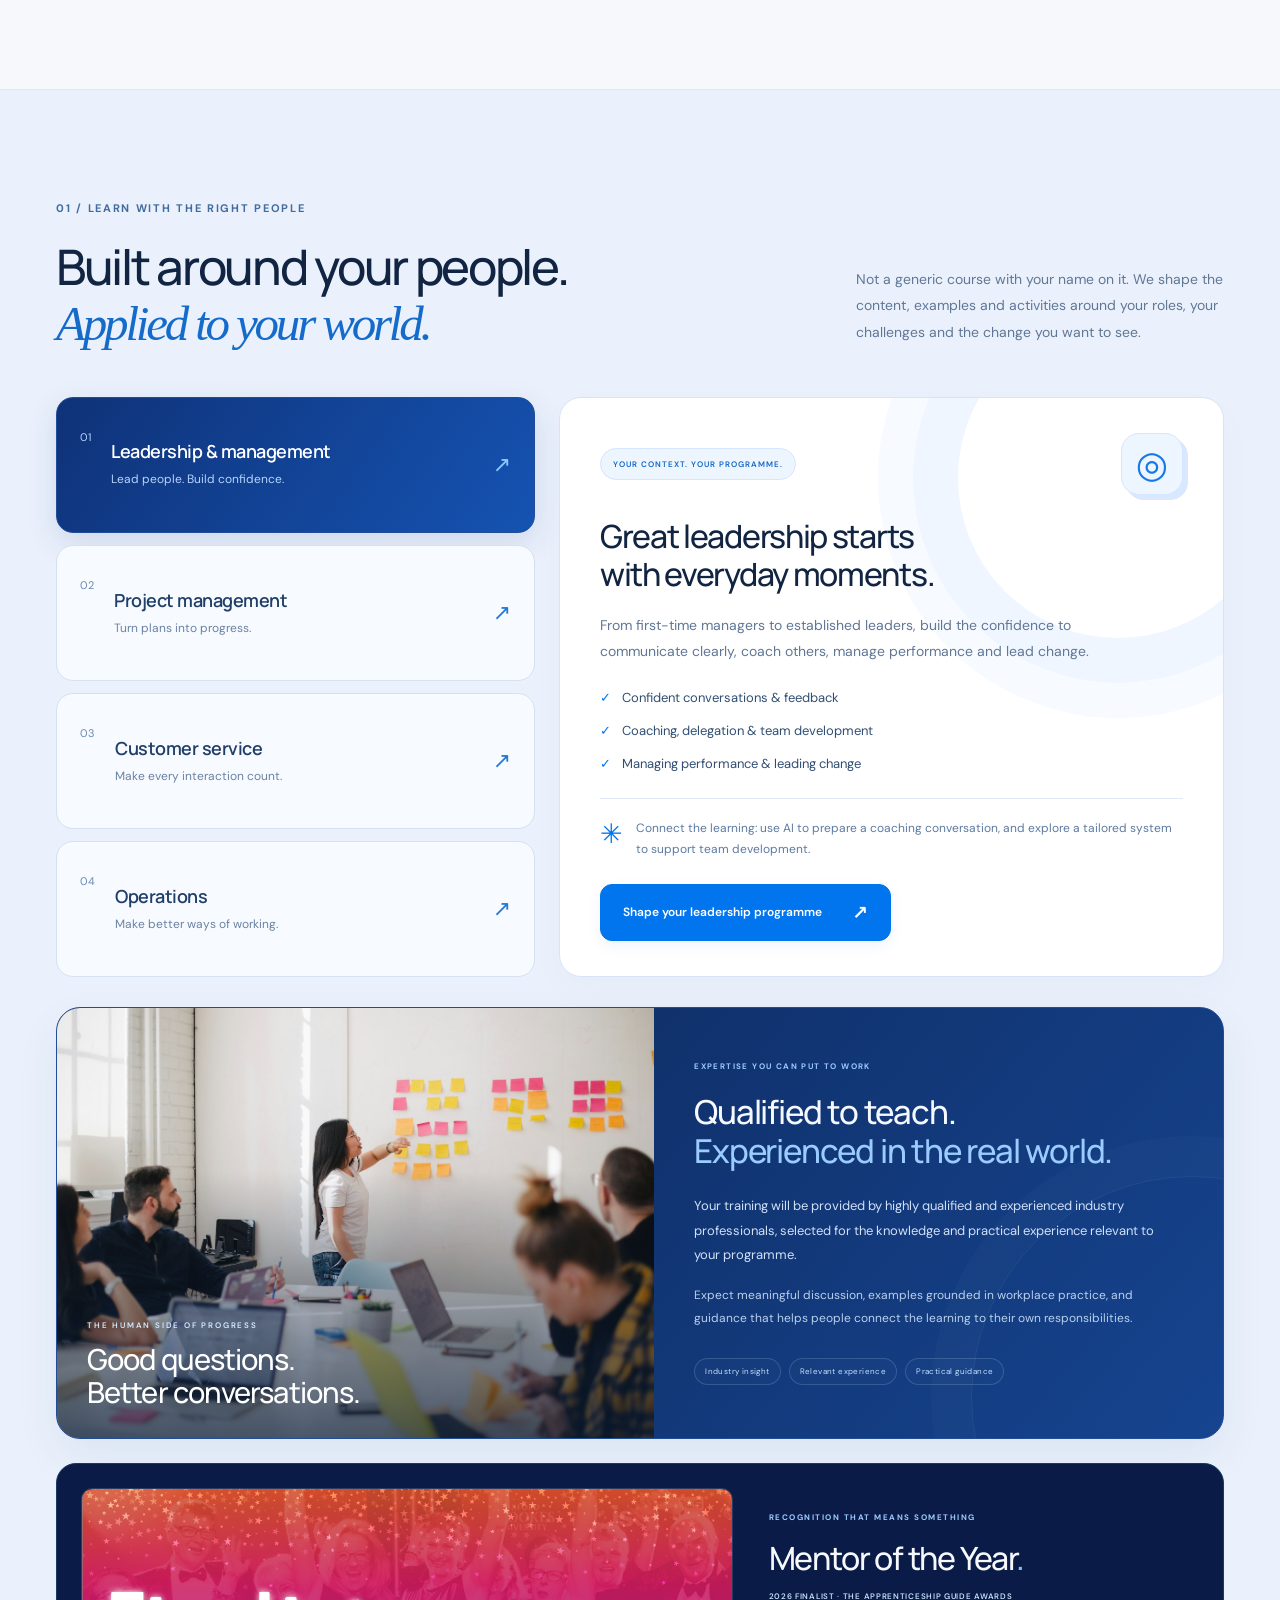
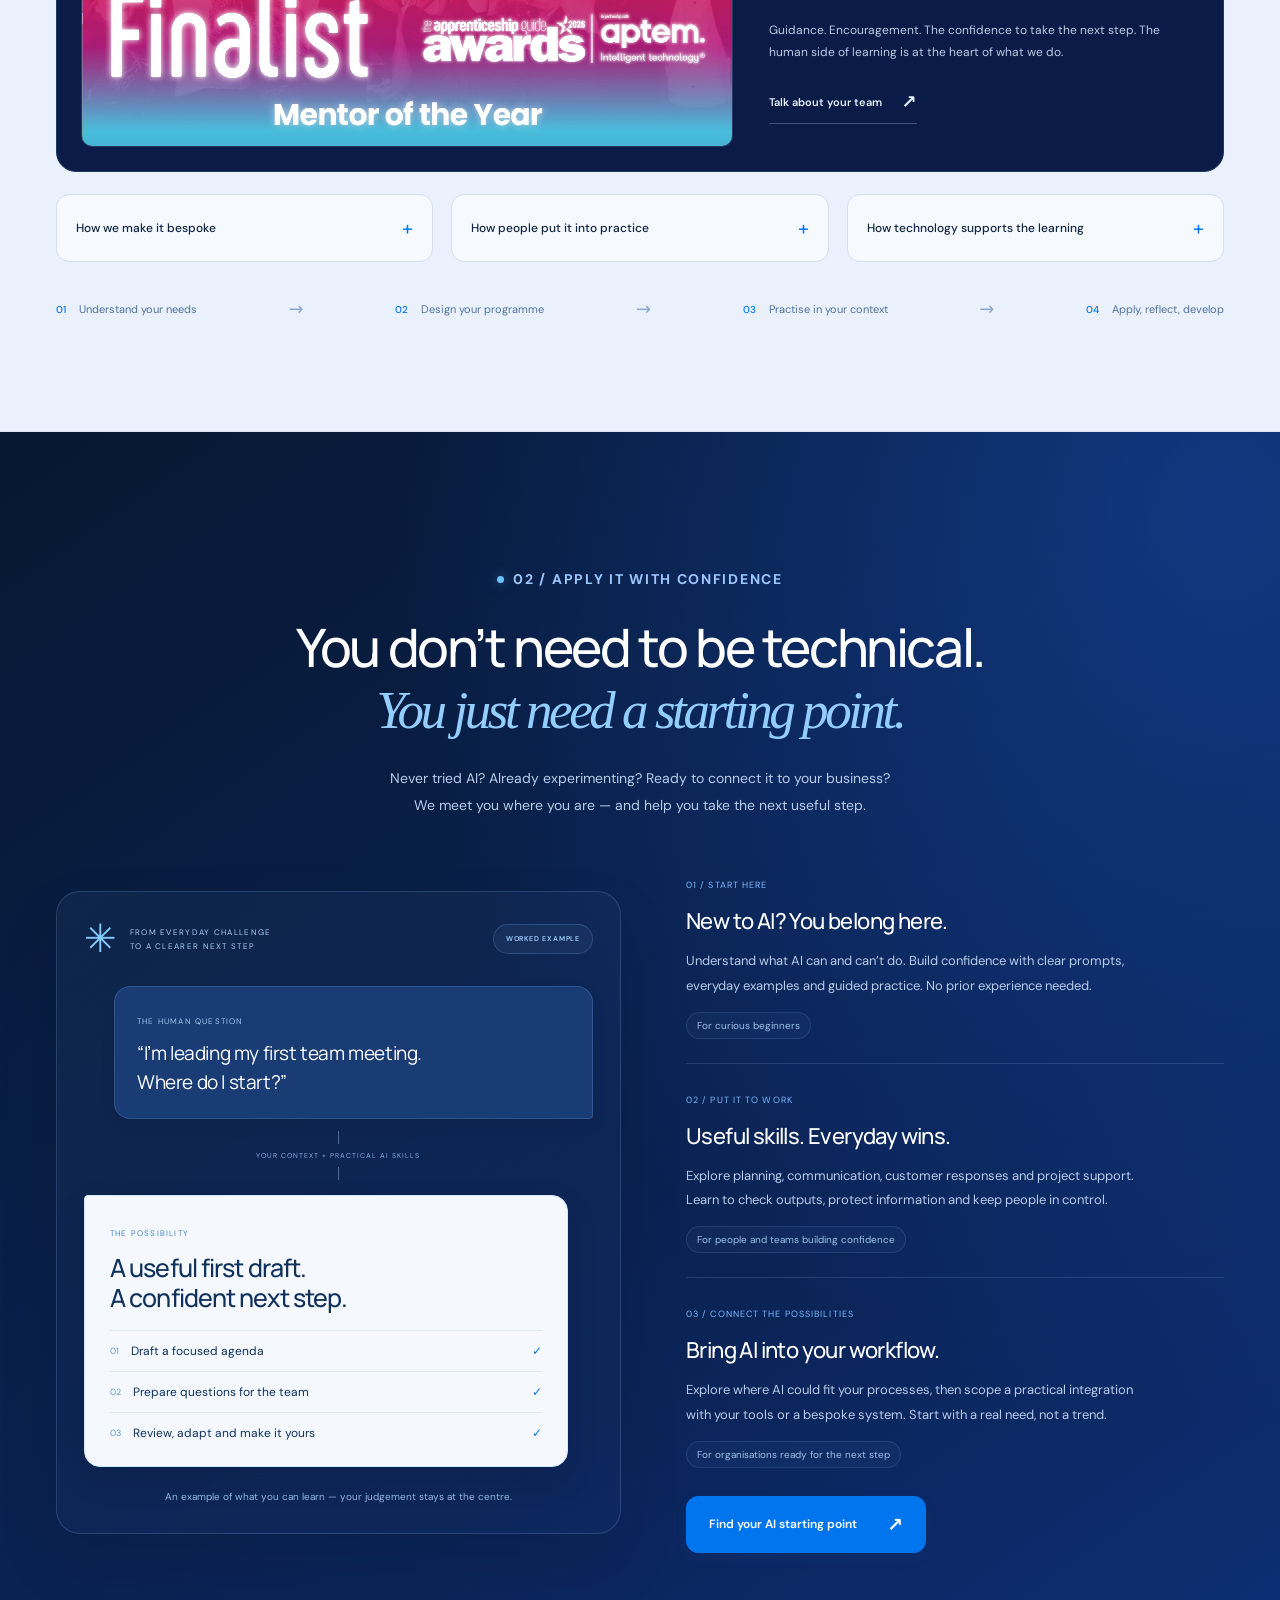
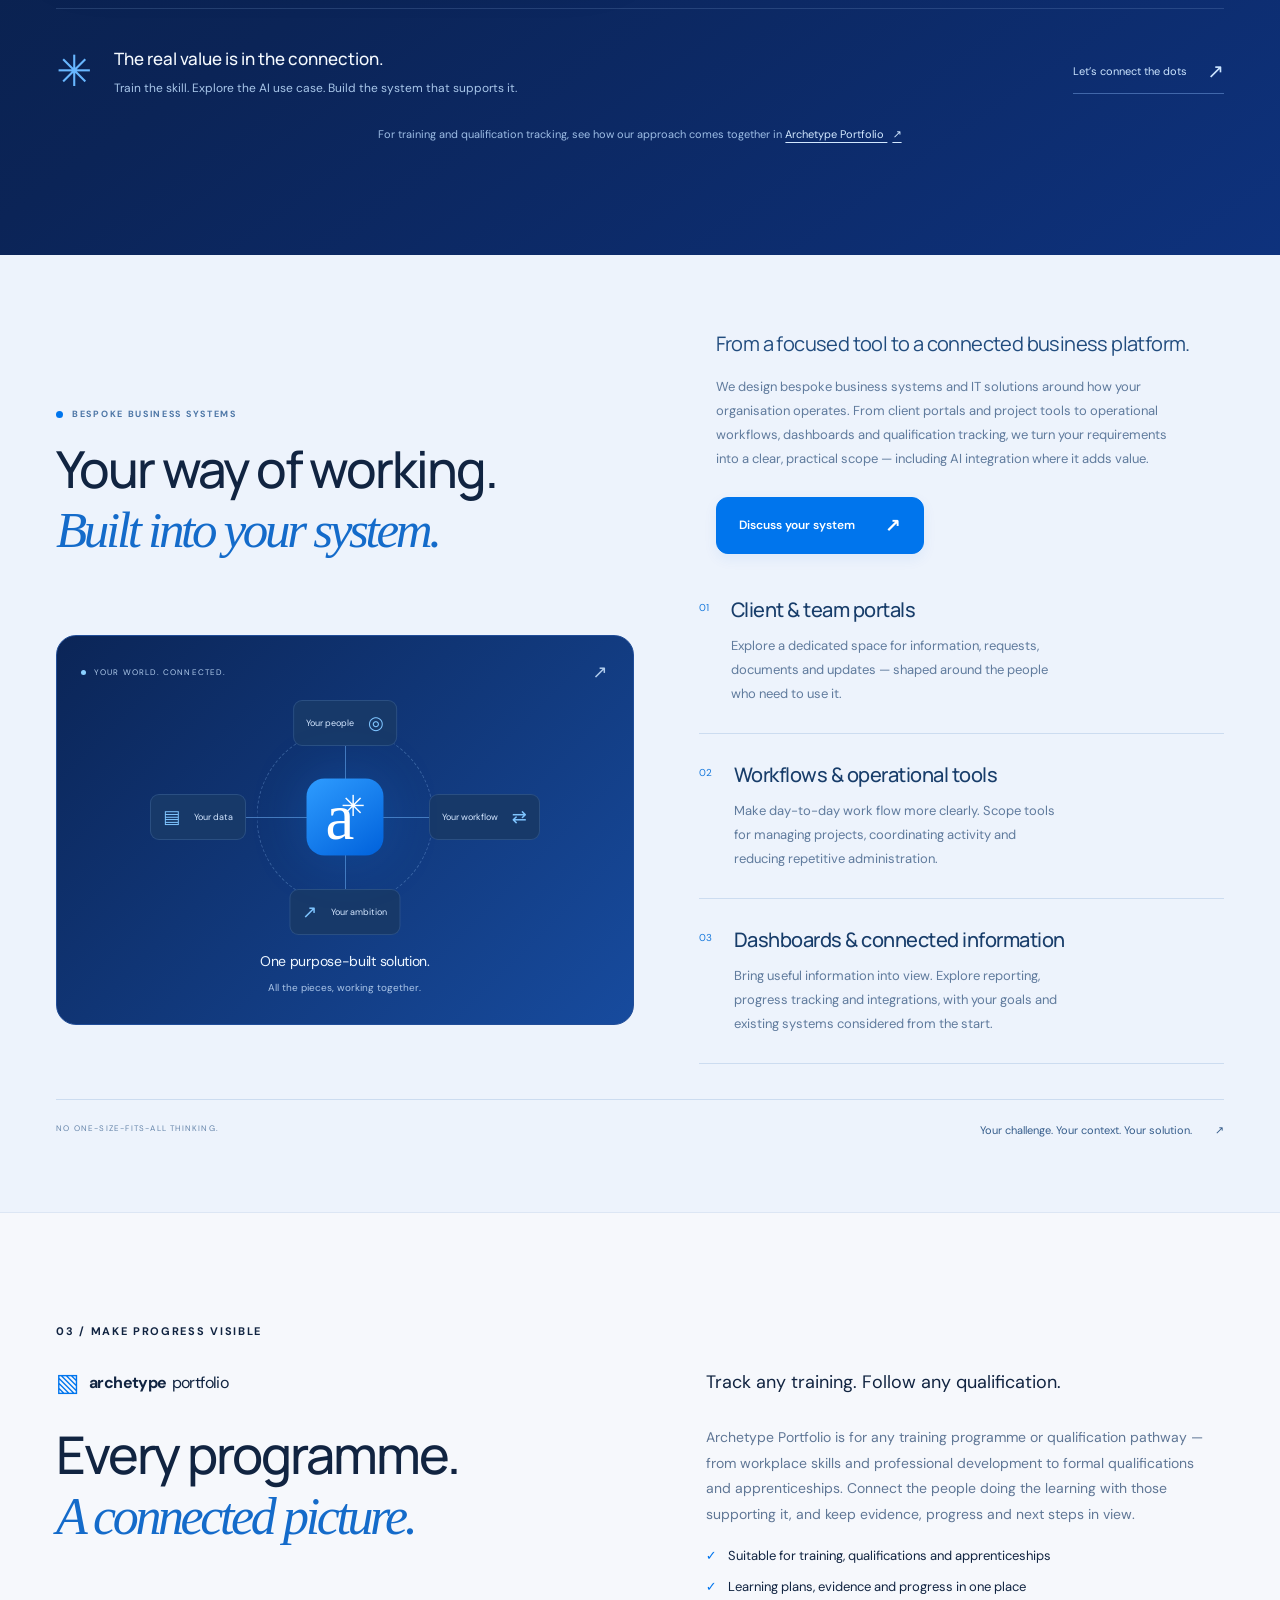
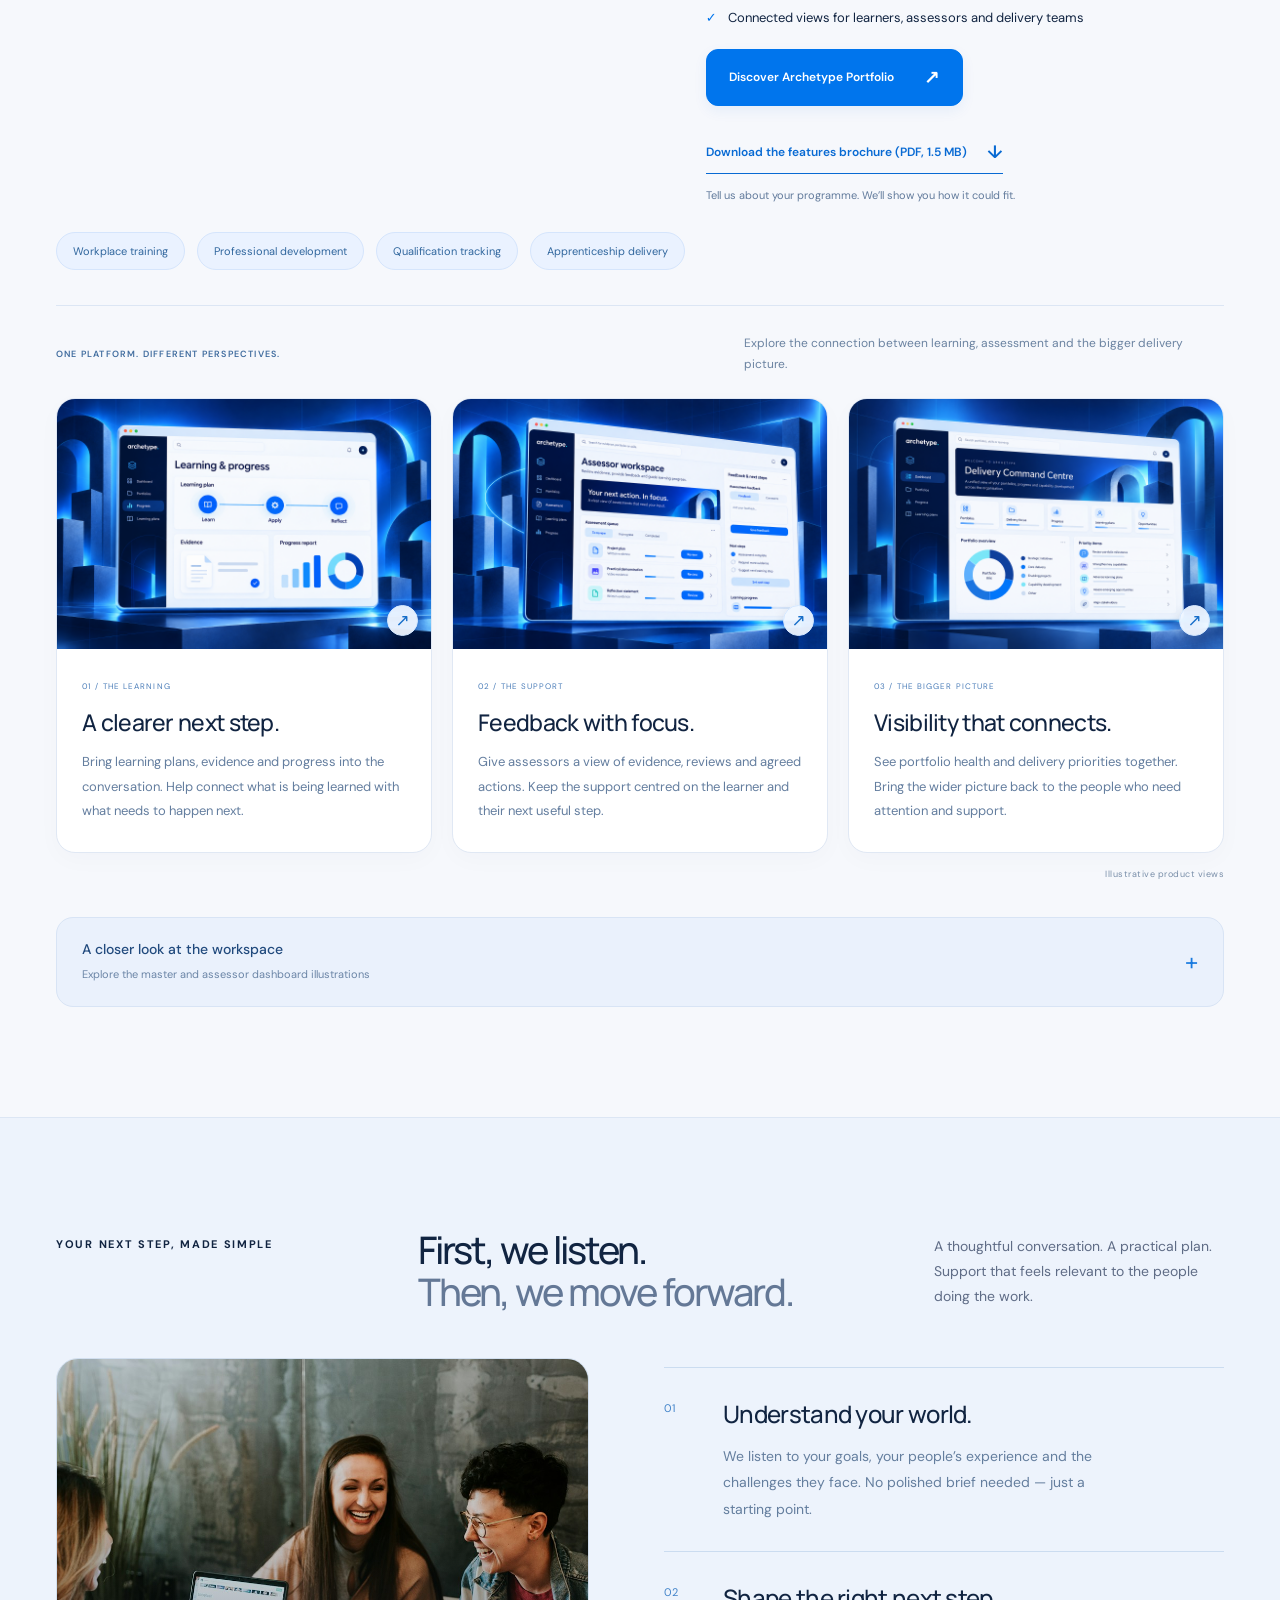
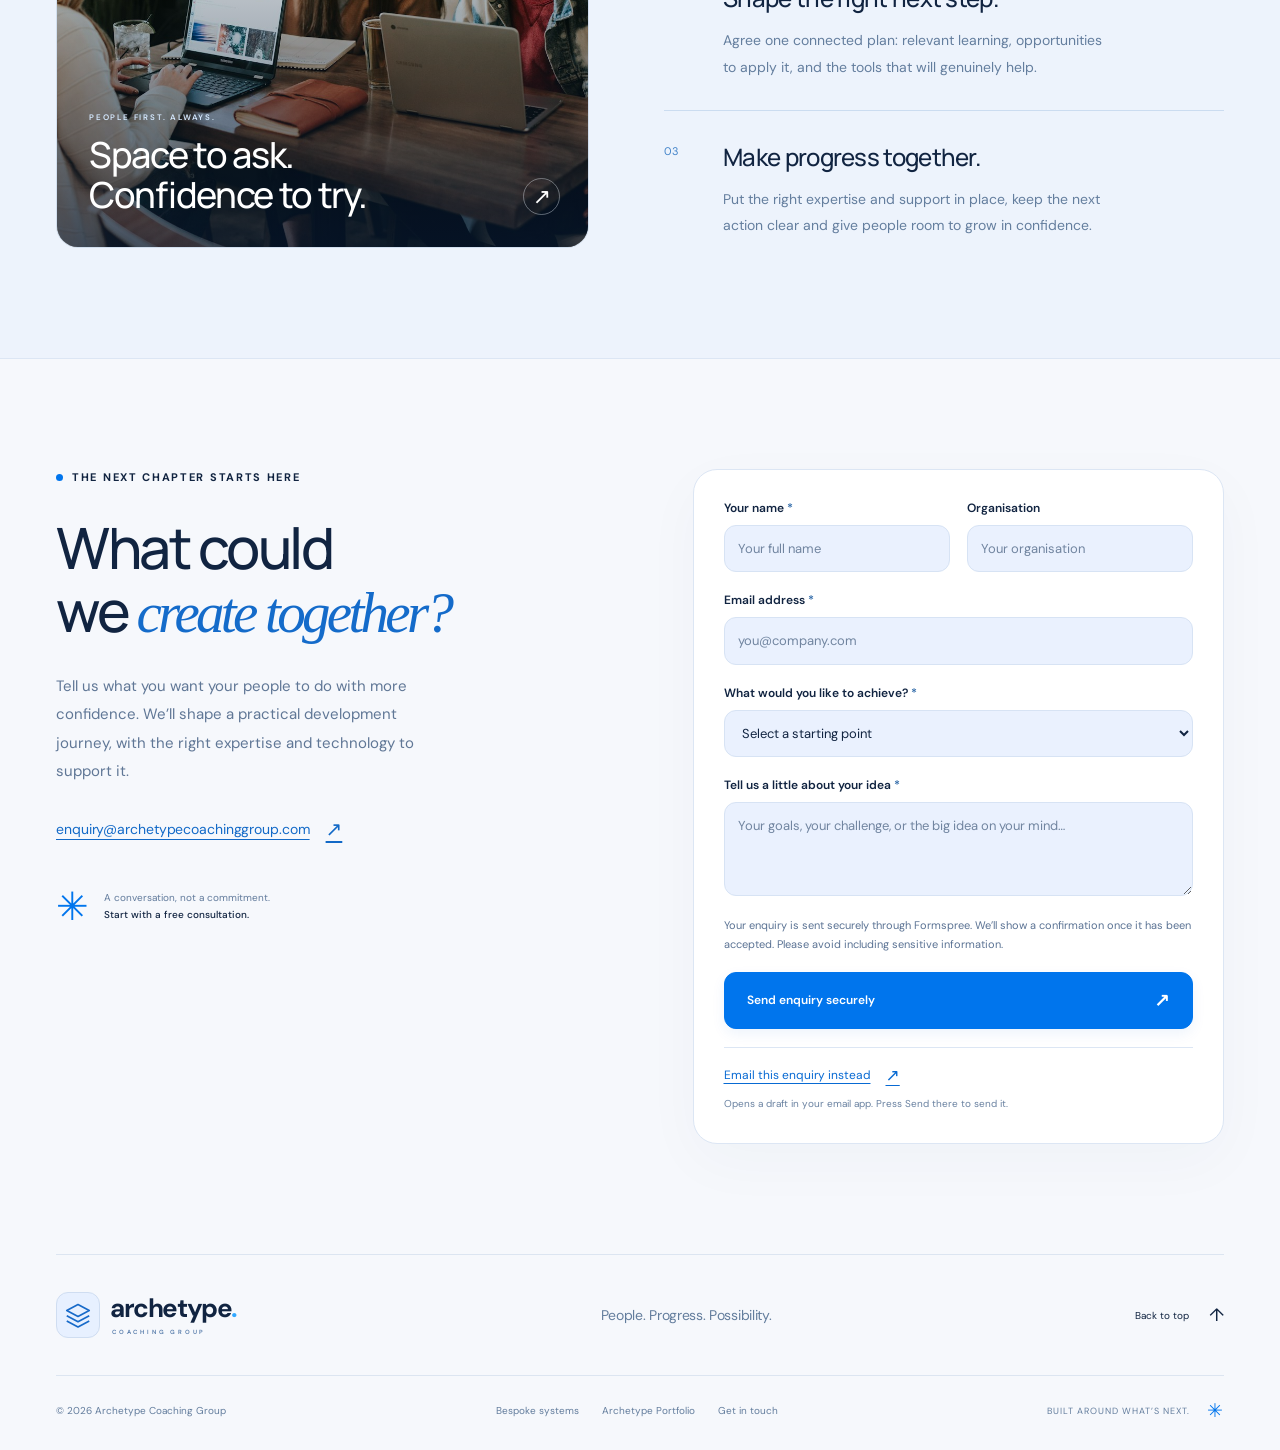
==== commit ad09eeb1: "Feature original Mentor of the Year finalist banner in training section" ====
--- a/index.html
+++ b/index.html
@@ -13,7 +13,7 @@
   <meta name="description" content="Bespoke leadership, management, project management, customer service and operations training. Practical AI training and integration for all experience levels, bespoke IT systems and Archetype Portfolio for any training or qualification tracking.">
   <title>Archetype — People. Progress. Possibility.</title>
   <link rel="icon" type="image/svg+xml" href="assets/favicon.svg">
-  <link rel="stylesheet" href="styles.css?v=mentor-recognition-12">
+  <link rel="stylesheet" href="styles.css?v=award-banner-13">
   <script src="script.js?v=polished-confirmation-4" defer></script>
 </head>
 <body>
@@ -76,9 +76,8 @@
       </div><div class="training-detail" id="training-panel" role="tabpanel" aria-labelledby="tab-leadership" tabindex="0"><div class="training-detail-top"><span class="pill">YOUR CONTEXT. YOUR PROGRAMME.</span><span class="topic-graphic" aria-hidden="true">◎</span></div><h3 id="training-title">Great leadership starts<br>with everyday moments.</h3><p id="training-description">From first-time managers to established leaders, build the confidence to communicate clearly, coach others, manage performance and lead change.</p><ul id="training-outcomes"><li>Confident conversations & feedback</li><li>Coaching, delegation & team development</li><li>Managing performance & leading change</li></ul><div class="training-connection"><span aria-hidden="true">✳</span><p id="training-connection">Connect the learning: use AI to prepare a coaching conversation, and explore a tailored system to support team development.</p></div><a class="button" href="#contact" data-interest="Bespoke training" id="training-enquire">Shape your leadership programme <span aria-hidden="true">↗</span></a></div></div>
       <div class="expert-promise human-expertise"><figure class="expert-photo"><img src="assets/photos/workshop-discussion.jpg" alt="A workshop facilitator guiding a group discussion using sticky notes on a wall" width="1400" height="933" loading="lazy" decoding="async"><figcaption><span>THE HUMAN SIDE OF PROGRESS</span><strong>Good questions.<br>Better conversations.</strong></figcaption></figure><div class="expert-promise-body"><p class="eyebrow">EXPERTISE YOU CAN PUT TO WORK</p><h3>Qualified to teach.<br><span>Experienced in the real world.</span></h3><div class="expert-promise-copy"><p>Your training will be provided by highly qualified and experienced industry professionals, selected for the knowledge and practical experience relevant to your programme.</p><p>Expect meaningful discussion, examples grounded in workplace practice, and guidance that helps people connect the learning to their own responsibilities.</p></div><div class="expert-principles"><span>Industry insight</span><span>Relevant experience</span><span>Practical guidance</span></div></div></div>
       <aside class="mentor-recognition" aria-labelledby="mentor-recognition-title">
-        <div class="mentor-award-mark"><span class="mentor-award-star" aria-hidden="true">✧</span><span>THE APPRENTICESHIP<br>GUIDE AWARDS</span><strong>2026</strong></div>
-        <div class="mentor-award-copy"><p class="eyebrow">2026 FINALIST</p><h3 id="mentor-recognition-title">Mentor of the Year<span>.</span></h3><p>Recognising the human side of learning: guidance, encouragement and the confidence to take the next step.</p></div>
-        <a class="text-link" href="#contact" data-interest="Bespoke training">Talk about your team <span aria-hidden="true">↗</span></a>
+        <img class="mentor-award-banner" src="assets/awards/mentor-of-the-year-finalist-2026.jpg" alt="The Apprenticeship Guide Awards 2026, in partnership with Aptem: Mentor of the Year finalist" width="2550" height="1009" loading="lazy" decoding="async">
+        <div class="mentor-award-copy"><p class="eyebrow">RECOGNITION THAT MEANS SOMETHING</p><h3 id="mentor-recognition-title">Mentor of the Year<span>.</span></h3><p class="mentor-award-status">2026 FINALIST · THE APPRENTICESHIP GUIDE AWARDS</p><p>Guidance. Encouragement. The confidence to take the next step. The human side of learning is at the heart of what we do.</p><a class="text-link" href="#contact" data-interest="Bespoke training">Talk about your team <span aria-hidden="true">↗</span></a></div>
       </aside>
       <div class="programme-detail-grid"><details><summary>How we make it bespoke <span>+</span></summary><p>We begin with a conversation about your roles, current experience and goals. Together we identify the priorities, shape relevant activities and agree what participants should be able to apply afterwards.</p></details><details><summary>How people put it into practice <span>+</span></summary><p>Work through scenarios drawn from your setting, reflect on current habits and leave with practical next steps. Coaching and feedback help connect the session to the work that follows.</p></details><details><summary>How technology supports the learning <span>+</span></summary><p>Where it adds value, we introduce approachable AI use cases or explore a tailored tool. For any training or qualification pathway, Archetype Portfolio brings evidence, assessment and progress into a connected workspace.</p></details></div>
       <div class="learning-path"><span><b>01</b> Understand your needs</span><i aria-hidden="true">→</i><span><b>02</b> Design your programme</span><i aria-hidden="true">→</i><span><b>03</b> Practise in your context</span><i aria-hidden="true">→</i><span><b>04</b> Apply, reflect, develop</span></div>
--- a/styles.css
+++ b/styles.css
@@ -795,19 +795,16 @@
 @media(max-width:700px){.archetype-brand-art{margin-top:-5px}.brand-art-wordmark{font-size:35px}.brand-art-subtitle{font-size:6px;letter-spacing:1.25px}.brand-art-annotations text{font-size:13px;letter-spacing:0}.archetype-brand-art>figcaption{display:block;padding-top:18px;margin-top:8px}.archetype-brand-art>figcaption>span{font-size:6px;letter-spacing:1.2px;margin-bottom:10px}.archetype-brand-art>figcaption>a{font-size:11px;gap:17px}}
 @media(max-width:370px){.brand-art-annotations text{font-size:14px}.archetype-brand-art>figcaption>a{font-size:10px}}
 
-/* Award recognition sits with the people and expertise behind the training. */
-.mentor-recognition{position:relative;isolation:isolate;overflow:hidden;display:grid;grid-template-columns:170px minmax(0,1fr) auto;align-items:center;gap:36px;margin-top:24px;padding:34px 38px;background:#091b46;border:1px solid #1d3962;border-radius:18px;color:#f6f8fc}
-.mentor-recognition:before{content:'';position:absolute;z-index:-1;width:350px;height:350px;left:-160px;top:-170px;border-radius:50%;background:radial-gradient(circle,#cf387947,transparent 70%);pointer-events:none}
-.mentor-recognition:after{content:'';position:absolute;inset:0 auto 0 0;width:4px;background:linear-gradient(#ed8a55,#cf367f,#4db5d3)}
-.mentor-award-mark{display:grid;grid-template-columns:40px 1fr;align-items:center;column-gap:14px;row-gap:8px;padding-right:26px;border-right:1px solid #ffffff24}
-.mentor-award-star{grid-row:1/3;font-size:49px;line-height:1;color:#96ceff}
-.mentor-award-mark>span:nth-child(2){font-size:8px;line-height:1.8;font-weight:600;letter-spacing:1.1px;color:#bfd3ee}
-.mentor-award-mark>strong{font-family:var(--display);font-size:28px;line-height:1;letter-spacing:-1px;font-weight:500}
-.mentor-award-copy>.eyebrow{color:#9fcaff;font-size:8px;letter-spacing:1.8px;margin-bottom:11px}
-.mentor-award-copy>h3{font-size:clamp(24px,2.5vw,34px);font-weight:500;line-height:1.2;letter-spacing:-1.2px}
+/* Original award artwork, framed alongside the training expertise it recognises. */
+.mentor-recognition{position:relative;isolation:isolate;overflow:hidden;display:grid;grid-template-columns:minmax(0,1.55fr) minmax(0,1fr);align-items:center;gap:36px;margin-top:24px;padding:24px 34px 24px 24px;background:#091b46;border:1px solid #1d3962;border-radius:20px;color:#f6f8fc}
+.mentor-award-banner{display:block;width:100%;height:auto;border-radius:11px;border:1px solid #ffffff24}
+.mentor-award-copy{min-width:0;padding-block:10px}
+.mentor-award-copy>.eyebrow{color:#9fcaff;font-size:8px;letter-spacing:1.5px;margin-bottom:15px}
+.mentor-award-copy>h3{font-size:clamp(24px,2.5vw,36px);font-weight:500;line-height:1.2;letter-spacing:-1.2px}
 .mentor-award-copy>h3>span{color:#76c2ff}
-.mentor-award-copy>p:last-child{color:#b9cce5;font-size:12px;line-height:1.8;max-width:490px;margin-top:12px}
-.mentor-recognition>.text-link{color:#e5f1ff;font-size:11px;white-space:nowrap;border-color:#7f9cbd70}
-.mentor-recognition>.text-link:hover{color:#9fcaff}
-@media(max-width:1050px){.mentor-recognition{grid-template-columns:155px minmax(0,1fr);gap:27px;padding:30px}.mentor-recognition>.text-link{grid-column:2;justify-self:start;margin-top:-8px}.mentor-award-mark{grid-row:1/3;padding-right:17px}}
-@media(max-width:700px){.mentor-recognition{grid-template-columns:1fr;padding:28px 25px;gap:23px;border-radius:16px;margin-top:20px}.mentor-award-mark{grid-row:auto;grid-template-columns:37px auto auto;justify-content:start;column-gap:14px;padding:0 0 21px;border-right:0;border-bottom:1px solid #ffffff24}.mentor-award-star{grid-row:auto;font-size:41px}.mentor-award-mark>span:nth-child(2){font-size:8px}.mentor-award-mark>strong{font-size:27px;margin-left:9px}.mentor-award-copy>h3{font-size:29px}.mentor-award-copy>p:last-child{font-size:13px}.mentor-recognition>.text-link{grid-column:auto;justify-self:start;margin-top:0;font-size:11px}}
+.mentor-award-copy>.mentor-award-status{font-size:8px;font-weight:600;line-height:1.8;letter-spacing:.7px;color:#c4dcf7;margin-top:12px}
+.mentor-award-copy>p:not(.eyebrow):not(.mentor-award-status){color:#b9cce5;font-size:12px;line-height:1.8;max-width:430px;margin-top:17px}
+.mentor-award-copy>.text-link{color:#e5f1ff;font-size:11px;margin-top:17px;border-color:#7f9cbd70}
+.mentor-award-copy>.text-link:hover{color:#9fcaff}
+@media(max-width:1050px){.mentor-recognition{grid-template-columns:minmax(0,1.2fr) minmax(0,1fr);gap:25px;padding:23px}.mentor-award-copy>.eyebrow{font-size:7px;letter-spacing:1px}.mentor-award-copy>h3{font-size:28px}}
+@media(max-width:700px){.mentor-recognition{grid-template-columns:1fr;gap:22px;padding:16px;border-radius:18px;margin-top:20px}.mentor-award-banner{border-radius:9px}.mentor-award-copy{padding:0 8px 9px}.mentor-award-copy>.eyebrow{font-size:7px;letter-spacing:1.2px;margin-bottom:14px}.mentor-award-copy>h3{font-size:30px}.mentor-award-copy>.mentor-award-status{font-size:8px}.mentor-award-copy>p:not(.eyebrow):not(.mentor-award-status){font-size:13px;margin-top:15px}.mentor-award-copy>.text-link{margin-top:15px}}
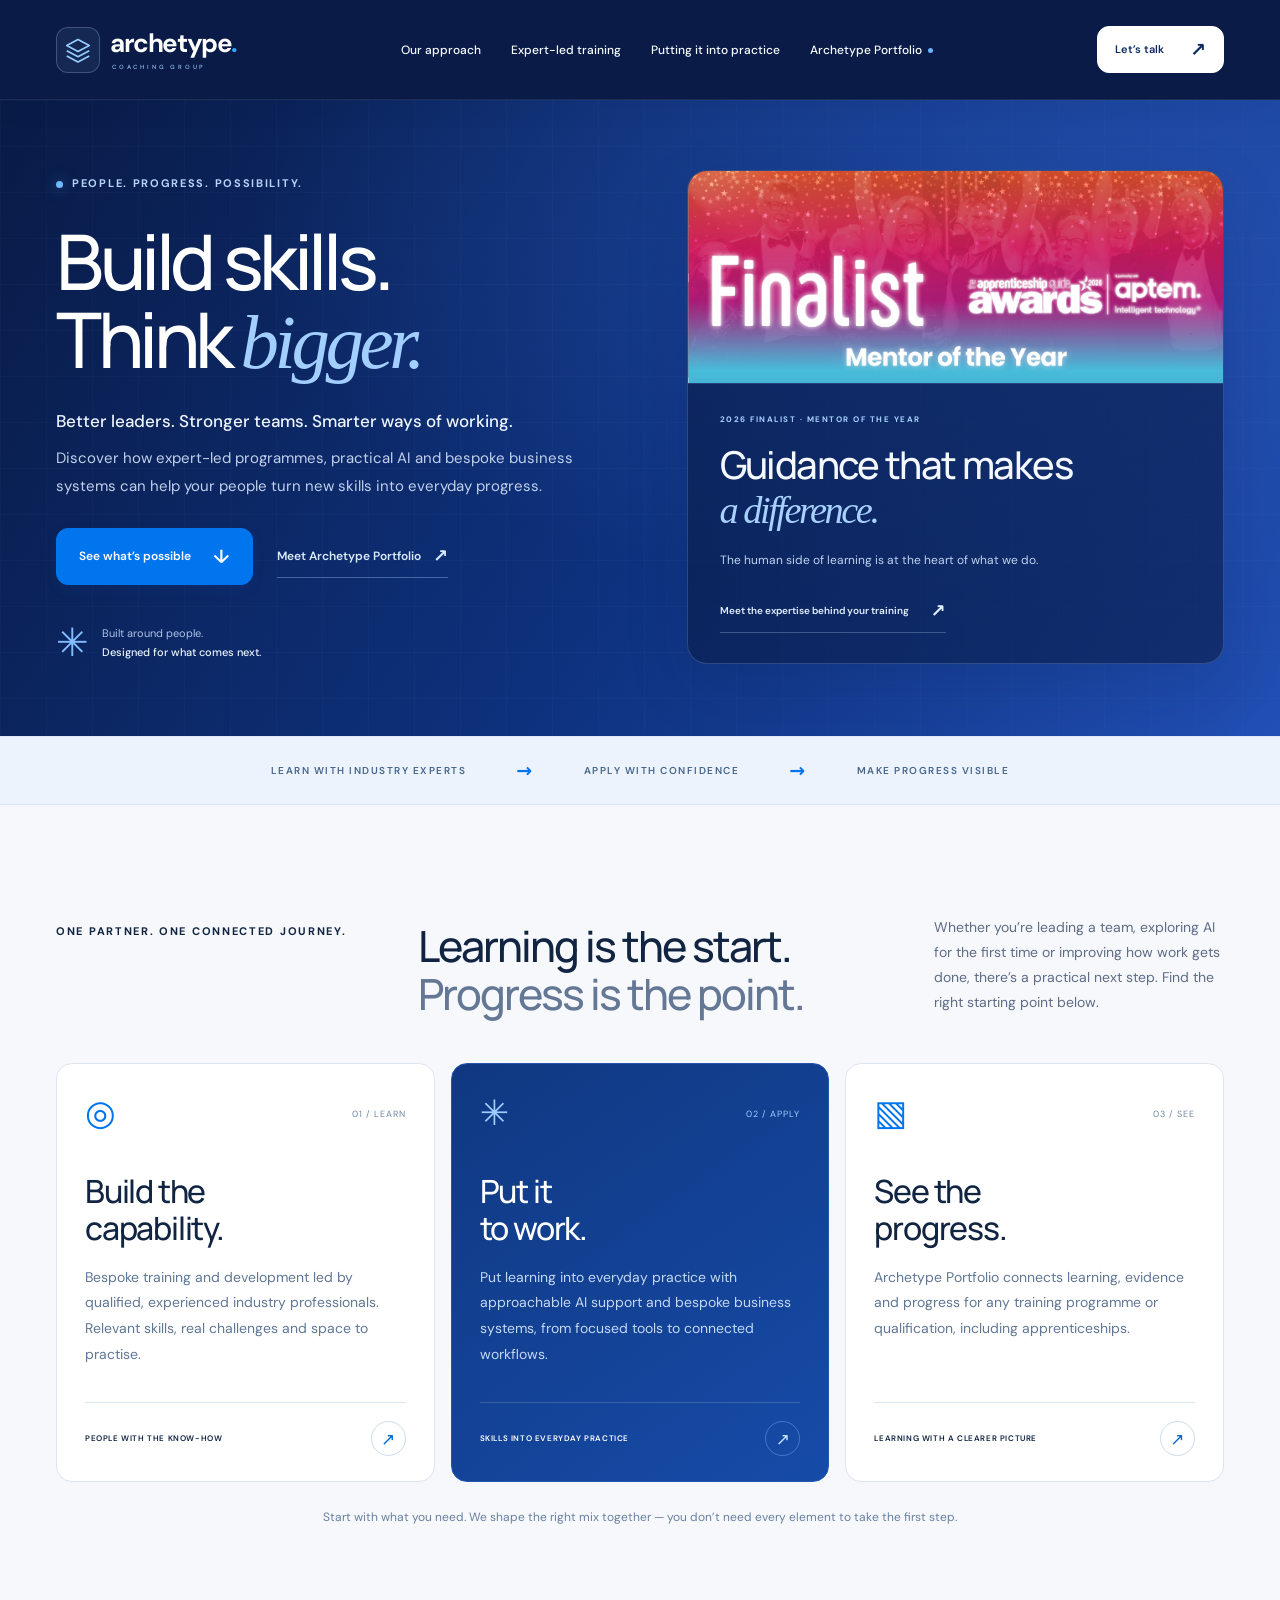
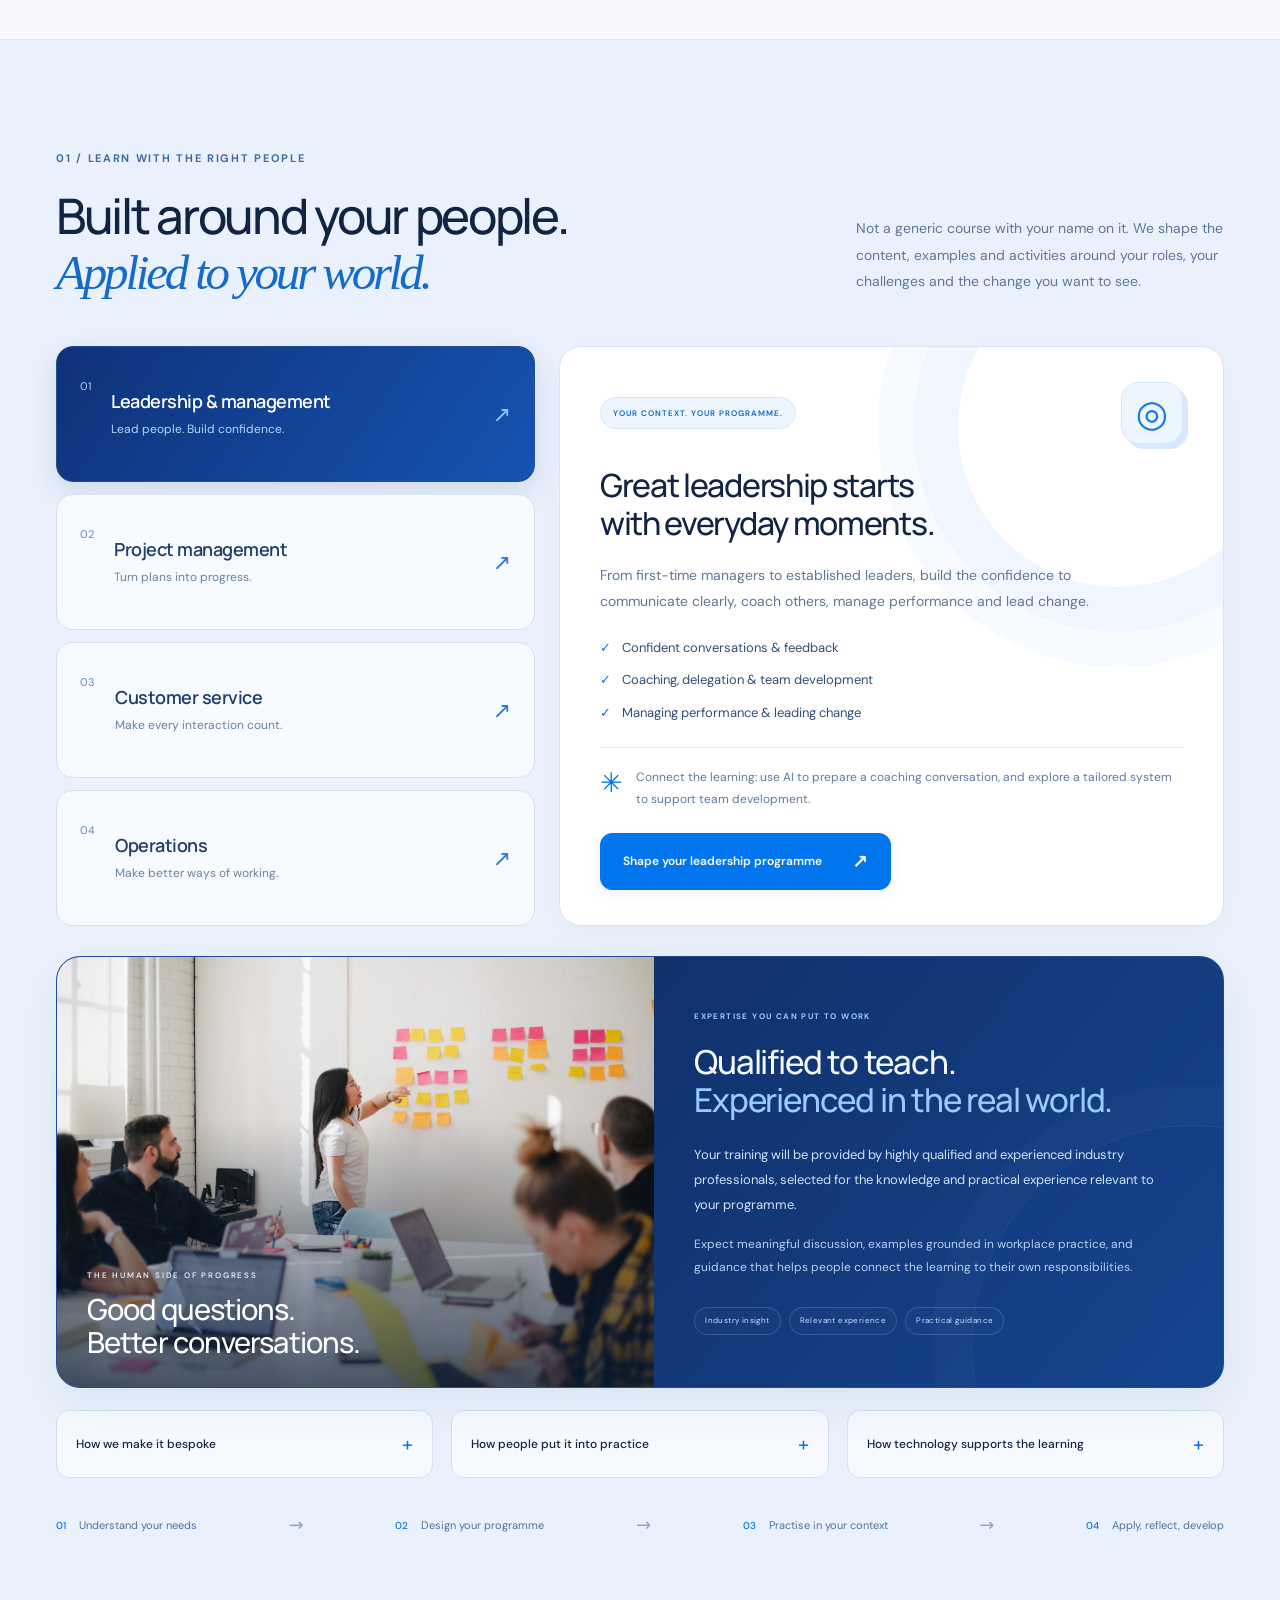
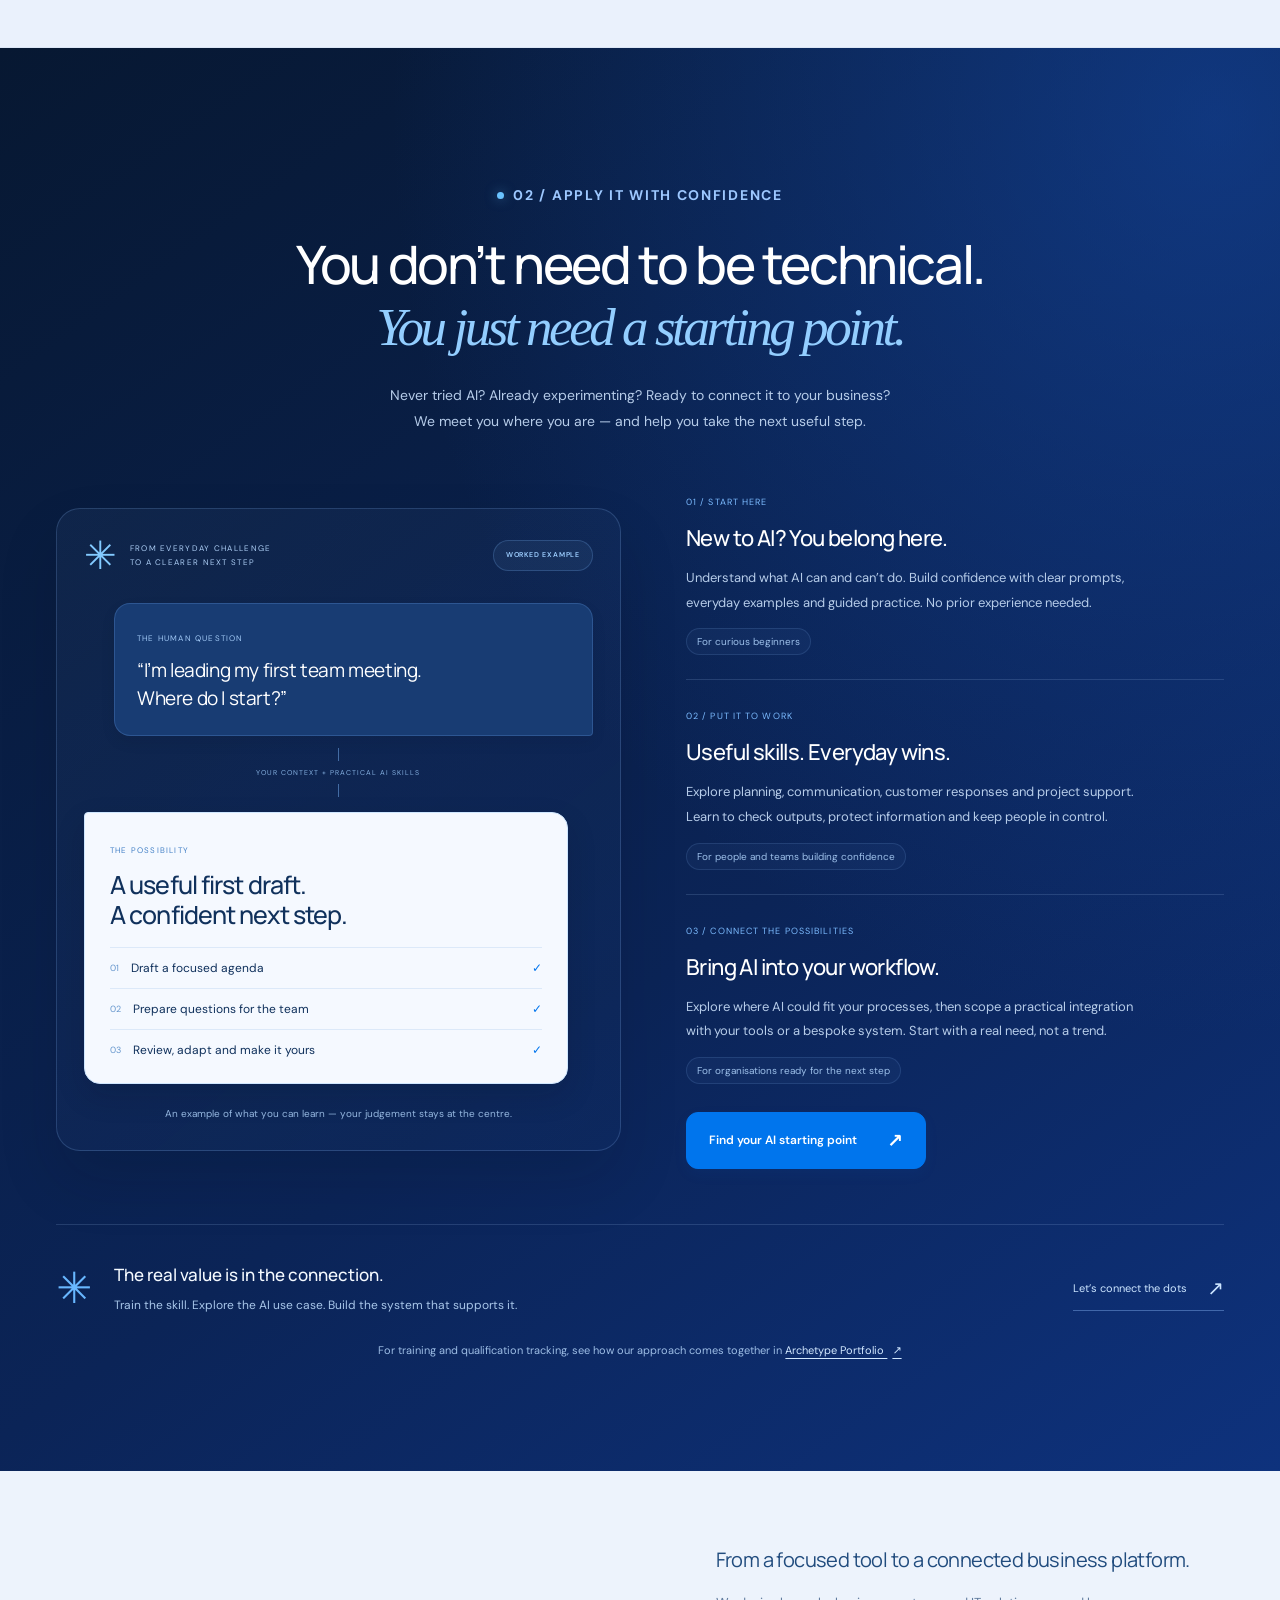
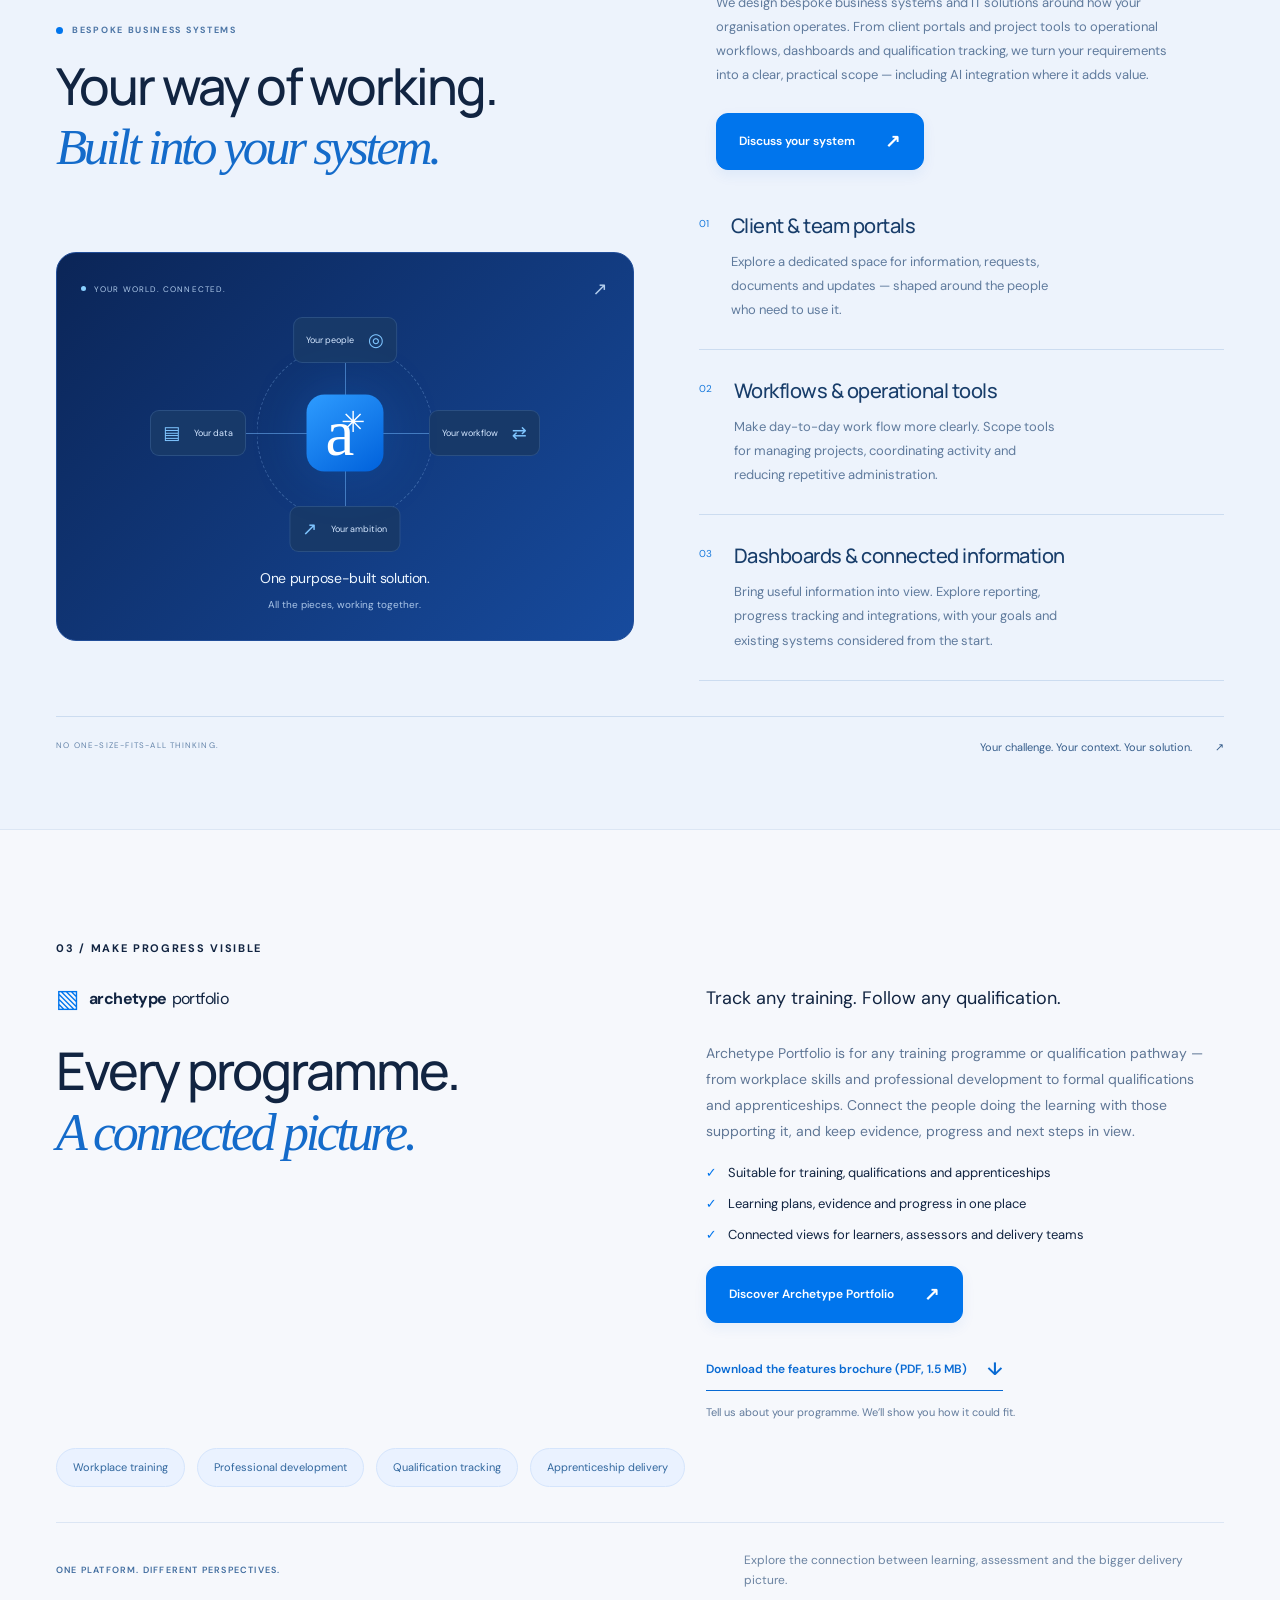
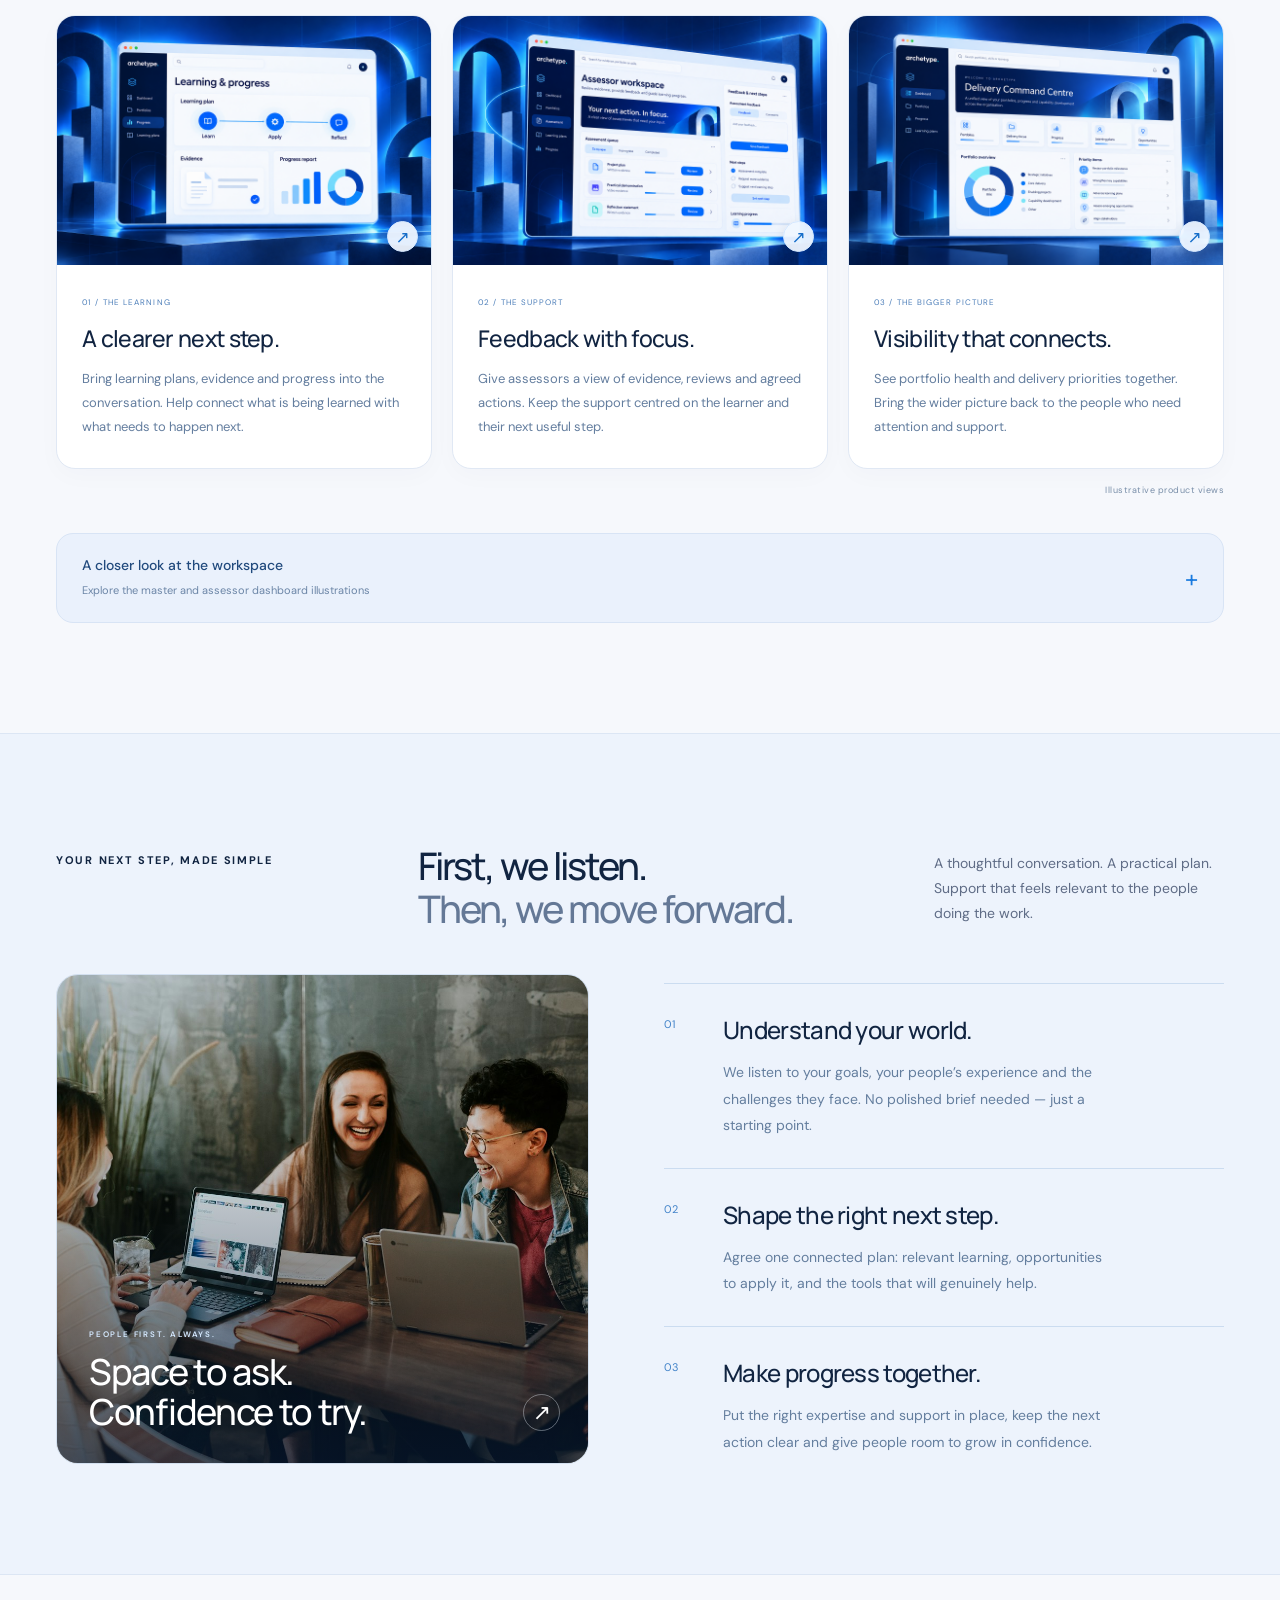
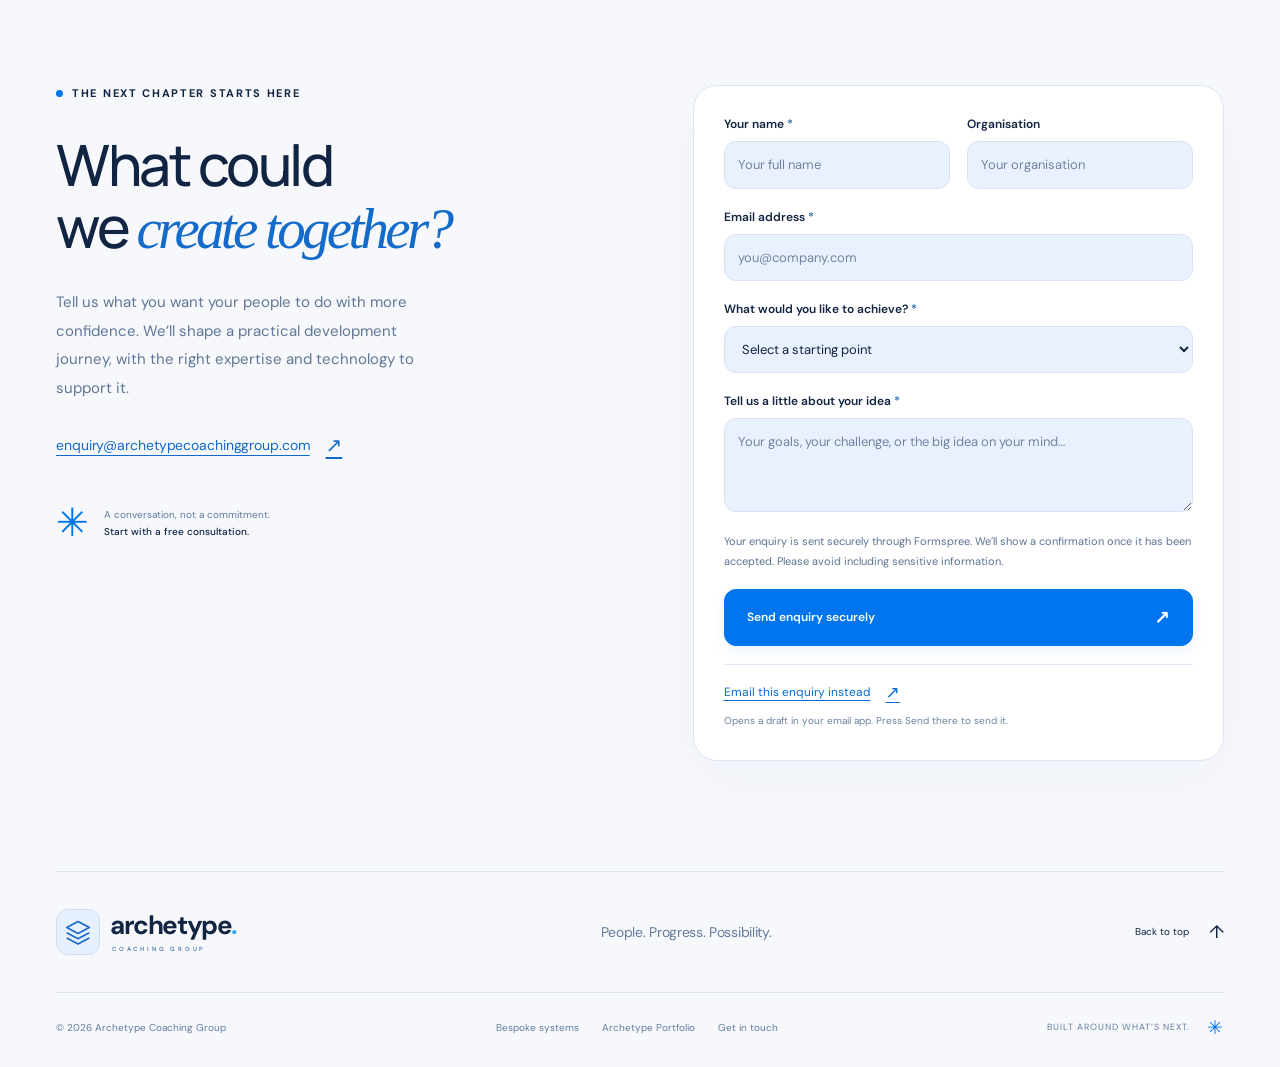
==== commit d12e8c51: "Move award banner into homepage hero right-hand feature" ====
--- a/index.html
+++ b/index.html
@@ -13,7 +13,7 @@
   <meta name="description" content="Bespoke leadership, management, project management, customer service and operations training. Practical AI training and integration for all experience levels, bespoke IT systems and Archetype Portfolio for any training or qualification tracking.">
   <title>Archetype — People. Progress. Possibility.</title>
   <link rel="icon" type="image/svg+xml" href="assets/favicon.svg">
-  <link rel="stylesheet" href="styles.css?v=award-banner-13">
+  <link rel="stylesheet" href="styles.css?v=homepage-award-14">
   <script src="script.js?v=polished-confirmation-4" defer></script>
 </head>
 <body>
@@ -35,24 +35,10 @@
         <div class="button-row"><a class="button" href="#expertise">See what’s possible <span aria-hidden="true">↓</span></a><a class="text-link" href="#portfolio">Meet Archetype Portfolio <span aria-hidden="true">↗</span></a></div>
         <div class="hero-bottom"><span class="mini-star" aria-hidden="true">✳</span><p>Built around people.<br><strong>Designed for what comes next.</strong></p></div>
       </div>
-      <figure class="archetype-brand-art"><svg class="archetype-brand-svg" viewBox="0 0 600 550" fill="none" role="img" aria-labelledby="brand-art-title brand-art-description"><title id="brand-art-title">People, learning and progress, connected by Archetype</title><desc id="brand-art-description">An architectural interpretation of Archetype’s layered logo. Three connected blue planes represent human potential, practical capability and visible progress.</desc><defs>
-          <linearGradient id="art-top" x1="110" y1="135" x2="445" y2="283" gradientUnits="userSpaceOnUse"><stop stop-color="#c6e6ff" stop-opacity=".22"/><stop offset=".48" stop-color="#7ebdff" stop-opacity=".1"/><stop offset="1" stop-color="#418ff0" stop-opacity=".22"/></linearGradient>
-          <linearGradient id="art-middle" x1="104" y1="250" x2="477" y2="378" gradientUnits="userSpaceOnUse"><stop stop-color="#268aff" stop-opacity=".18"/><stop offset=".55" stop-color="#0075ed" stop-opacity=".42"/><stop offset="1" stop-color="#78c6ff" stop-opacity=".12"/></linearGradient>
-          <linearGradient id="art-base" x1="103" y1="357" x2="488" y2="478" gradientUnits="userSpaceOnUse"><stop stop-color="#0e397b" stop-opacity=".5"/><stop offset="1" stop-color="#2782ec" stop-opacity=".16"/></linearGradient>
-          <linearGradient id="art-edge" x1="92" y1="196" x2="509" y2="216" gradientUnits="userSpaceOnUse"><stop stop-color="#65b0ff" stop-opacity=".28"/><stop offset=".52" stop-color="#bde4ff" stop-opacity=".75"/><stop offset="1" stop-color="#65b0ff" stop-opacity=".2"/></linearGradient>
-          <radialGradient id="art-glow"><stop stop-color="#64afff" stop-opacity=".19"/><stop offset="1" stop-color="#64afff" stop-opacity="0"/></radialGradient>
-          <filter id="art-shadow" x="-30%" y="-100%" width="160%" height="300%"><feGaussianBlur stdDeviation="12"/></filter>
-        </defs>
-        <ellipse cx="304" cy="303" rx="255" ry="223" fill="url(#art-glow)"/>
-        <g stroke="#a6ccff" stroke-opacity=".08" stroke-width=".7"><path d="m0 205 300 130 300-130M0 273l300 130 300-130M0 341l300 130 300-130M72 130l228 98 228-98M128 103v335m86-299v336m86-299v337m86-374v336m86-373v336"/></g>
-        <path d="M300 81v431" stroke="#b8d7ff" stroke-opacity=".18" stroke-dasharray="3 7"/>
-        <ellipse cx="300" cy="486" rx="177" ry="24" fill="#031432" fill-opacity=".3" filter="url(#art-shadow)"/>
-        <g class="brand-plane brand-plane-bottom"><path d="m86 389 214 91 214-91v14l-214 92-214-92v-14Z" fill="#123d7b" fill-opacity=".55"/><path d="m86 389 214-91 214 91-214 91-214-91Z" fill="url(#art-base)" stroke="#69aaff" stroke-opacity=".65"/><path d="m120 389 180-75 180 75-180 77-180-77Z" stroke="#8bbdff" stroke-opacity=".16"/><path d="m205 390 95 40 95-40" stroke="#b2d6ff" stroke-opacity=".4" stroke-width="1.2"/><circle cx="300" cy="430" r="3" fill="#a8d6ff"/><path d="M300 480v15" stroke="#a5d3ff" stroke-opacity=".45"/></g>
-        <g class="brand-plane brand-plane-middle"><path d="m86 283 214 91 214-91v16l-214 92-214-92v-16Z" fill="#0c4b9f" fill-opacity=".62"/><path d="m86 283 214-91 214 91-214 91-214-91Z" fill="url(#art-middle)" stroke="#81beff" stroke-opacity=".8"/><path d="m120 283 180-75 180 75-180 77-180-77Z" stroke="#a7d2ff" stroke-opacity=".18"/><path d="m225 284 75-32 75 32-75 32-75-32Z" stroke="#b8dfff" stroke-opacity=".65"/><path d="m197 284 28 0m150 0h28M300 237v15m0 64v15" stroke="#bddfff" stroke-opacity=".5" stroke-linecap="round"/><circle cx="197" cy="284" r="3" fill="#77bfff"/><circle cx="403" cy="284" r="3" fill="#77bfff"/><circle cx="300" cy="237" r="3" fill="#a0d3ff"/><circle cx="300" cy="331" r="3" fill="#a0d3ff"/></g>
-        <g class="brand-plane brand-plane-top"><path d="m86 177 214 91 214-91v16l-214 92-214-92v-16Z" fill="url(#art-edge)" fill-opacity=".24"/><path d="m86 177 214-91 214 91-214 91-214-91Z" fill="url(#art-top)" stroke="#c4e3ff" stroke-opacity=".85" stroke-width="1.2"/><path d="m120 177 180-75 180 75-180 77-180-77Z" stroke="#cbe6ff" stroke-opacity=".2"/><text x="300" y="182" text-anchor="middle" class="brand-art-wordmark">archetype<tspan fill="#72c1ff">.</tspan></text><text x="300" y="204" text-anchor="middle" class="brand-art-subtitle">PEOPLE. PROGRESS. POSSIBILITY.</text><path d="M300 268v17" stroke="#deefff" stroke-opacity=".5"/></g>
-        <g class="brand-art-annotations"><path d="m86 177-27-20H25" stroke="#b3d7ff" stroke-opacity=".4"/><circle cx="86" cy="177" r="2.5" fill="#bfe3ff"/><text x="25" y="142">Human potential</text><path d="m514 283 28-19h35" stroke="#b3d7ff" stroke-opacity=".4"/><circle cx="514" cy="283" r="2.5" fill="#bfe3ff"/><text x="577" y="249" text-anchor="end">Practical capability</text><path d="m86 389-27 24H25" stroke="#b3d7ff" stroke-opacity=".4"/><circle cx="86" cy="389" r="2.5" fill="#bfe3ff"/><text x="25" y="438">Visible progress</text></g>
-        <g stroke="#98c9ff" stroke-opacity=".32"><path d="M526 91h10m-5-5v10M61 302h8m-4-4v8M491 466h8m-4-4v8"/></g>
-      </svg><figcaption><span>THE ARCHETYPE APPROACH</span><a href="#expertise">Different strengths. Connected possibilities. <span aria-hidden="true">↗</span></a></figcaption></figure>
+      <figure class="hero-award">
+        <img src="assets/awards/mentor-of-the-year-finalist-2026.jpg" alt="The Apprenticeship Guide Awards 2026, in partnership with Aptem: Mentor of the Year finalist" width="2550" height="1009" fetchpriority="high" decoding="async">
+        <figcaption><p class="eyebrow">2026 FINALIST · MENTOR OF THE YEAR</p><h2>Guidance that makes<br><span class="serif-word">a difference.</span></h2><p>The human side of learning is at the heart of what we do.</p><a class="text-link" href="#training">Meet the expertise behind your training <span aria-hidden="true">↗</span></a></figcaption>
+      </figure>
     </section>
     </div>
     <div class="capability-strip journey-strip" aria-label="Your connected development journey"><span>Learn with industry experts</span><i aria-hidden="true">→</i><span>Apply with confidence</span><i aria-hidden="true">→</i><span>Make progress visible</span></div>
@@ -75,10 +61,6 @@
         <button id="tab-operations" class="training-tab" role="tab" aria-selected="false" aria-controls="training-panel" data-topic="operations" tabindex="-1"><span class="topic-number">04</span><span><strong>Operations</strong><small>Make better ways of working.</small></span><b aria-hidden="true">↗</b></button>
       </div><div class="training-detail" id="training-panel" role="tabpanel" aria-labelledby="tab-leadership" tabindex="0"><div class="training-detail-top"><span class="pill">YOUR CONTEXT. YOUR PROGRAMME.</span><span class="topic-graphic" aria-hidden="true">◎</span></div><h3 id="training-title">Great leadership starts<br>with everyday moments.</h3><p id="training-description">From first-time managers to established leaders, build the confidence to communicate clearly, coach others, manage performance and lead change.</p><ul id="training-outcomes"><li>Confident conversations & feedback</li><li>Coaching, delegation & team development</li><li>Managing performance & leading change</li></ul><div class="training-connection"><span aria-hidden="true">✳</span><p id="training-connection">Connect the learning: use AI to prepare a coaching conversation, and explore a tailored system to support team development.</p></div><a class="button" href="#contact" data-interest="Bespoke training" id="training-enquire">Shape your leadership programme <span aria-hidden="true">↗</span></a></div></div>
       <div class="expert-promise human-expertise"><figure class="expert-photo"><img src="assets/photos/workshop-discussion.jpg" alt="A workshop facilitator guiding a group discussion using sticky notes on a wall" width="1400" height="933" loading="lazy" decoding="async"><figcaption><span>THE HUMAN SIDE OF PROGRESS</span><strong>Good questions.<br>Better conversations.</strong></figcaption></figure><div class="expert-promise-body"><p class="eyebrow">EXPERTISE YOU CAN PUT TO WORK</p><h3>Qualified to teach.<br><span>Experienced in the real world.</span></h3><div class="expert-promise-copy"><p>Your training will be provided by highly qualified and experienced industry professionals, selected for the knowledge and practical experience relevant to your programme.</p><p>Expect meaningful discussion, examples grounded in workplace practice, and guidance that helps people connect the learning to their own responsibilities.</p></div><div class="expert-principles"><span>Industry insight</span><span>Relevant experience</span><span>Practical guidance</span></div></div></div>
-      <aside class="mentor-recognition" aria-labelledby="mentor-recognition-title">
-        <img class="mentor-award-banner" src="assets/awards/mentor-of-the-year-finalist-2026.jpg" alt="The Apprenticeship Guide Awards 2026, in partnership with Aptem: Mentor of the Year finalist" width="2550" height="1009" loading="lazy" decoding="async">
-        <div class="mentor-award-copy"><p class="eyebrow">RECOGNITION THAT MEANS SOMETHING</p><h3 id="mentor-recognition-title">Mentor of the Year<span>.</span></h3><p class="mentor-award-status">2026 FINALIST · THE APPRENTICESHIP GUIDE AWARDS</p><p>Guidance. Encouragement. The confidence to take the next step. The human side of learning is at the heart of what we do.</p><a class="text-link" href="#contact" data-interest="Bespoke training">Talk about your team <span aria-hidden="true">↗</span></a></div>
-      </aside>
       <div class="programme-detail-grid"><details><summary>How we make it bespoke <span>+</span></summary><p>We begin with a conversation about your roles, current experience and goals. Together we identify the priorities, shape relevant activities and agree what participants should be able to apply afterwards.</p></details><details><summary>How people put it into practice <span>+</span></summary><p>Work through scenarios drawn from your setting, reflect on current habits and leave with practical next steps. Coaching and feedback help connect the session to the work that follows.</p></details><details><summary>How technology supports the learning <span>+</span></summary><p>Where it adds value, we introduce approachable AI use cases or explore a tailored tool. For any training or qualification pathway, Archetype Portfolio brings evidence, assessment and progress into a connected workspace.</p></details></div>
       <div class="learning-path"><span><b>01</b> Understand your needs</span><i aria-hidden="true">→</i><span><b>02</b> Design your programme</span><i aria-hidden="true">→</i><span><b>03</b> Practise in your context</span><i aria-hidden="true">→</i><span><b>04</b> Apply, reflect, develop</span></div>
     </div></section>
--- a/styles.css
+++ b/styles.css
@@ -779,32 +779,15 @@
 @media(max-width:700px){.homepage-editorial-frame{height:350px}.homepage-editorial-frame>img{object-position:52% center;opacity:.86}.homepage-editorial>figcaption{margin-top:11px;padding-inline:7px}}
 @media(max-width:370px){.homepage-editorial-frame{height:310px}.homepage-editorial>figcaption{padding-inline:4px}}
 
-/* Original vector artwork derived from Archetype's own layered brand symbol. */
-.archetype-brand-art{margin:0;position:relative;min-width:0;align-self:center}
-.archetype-brand-svg{display:block;width:100%;height:auto;overflow:visible;aspect-ratio:600/550}
-.brand-art-wordmark{font-family:var(--display);font-size:33px;font-weight:700;letter-spacing:-1.6px;fill:#ecf5ff}
-.brand-art-subtitle{font-family:var(--sans);font-size:5px;font-weight:500;letter-spacing:1.45px;fill:#a9cfff}
-.brand-art-annotations text{font-family:var(--sans);font-size:10px;font-weight:400;letter-spacing:.1px;fill:#bfd8f8}
-.archetype-brand-art>figcaption{display:flex;justify-content:space-between;align-items:center;gap:18px;border-top:1px solid #adceff20;padding-top:18px;margin-top:0;color:#a9c9ef}
-.archetype-brand-art>figcaption>span{font-size:6px;font-weight:500;letter-spacing:1.2px;line-height:1.8}
-.archetype-brand-art>figcaption>a{display:flex;align-items:center;gap:15px;font-size:10px;color:#d5e6ff;line-height:1.8}
-.archetype-brand-art>figcaption>a>span{font-size:18px;color:#87bfff}
-.archetype-brand-art>figcaption>a:hover{color:#92caff}
-@media(max-width:1150px){.brand-art-annotations text{font-size:11px}.archetype-brand-art>figcaption{gap:14px;padding-top:16px}.archetype-brand-art>figcaption>span{font-size:5px;letter-spacing:.9px}.archetype-brand-art>figcaption>a{font-size:9px;gap:10px}}
-@media(max-width:900px){.archetype-brand-art>figcaption{display:block;padding-top:14px}.archetype-brand-art>figcaption>span{display:block;margin-bottom:9px;font-size:6px;letter-spacing:1px}.archetype-brand-art>figcaption>a{font-size:10px;gap:17px}.brand-art-annotations text{font-size:12px}}
-@media(max-width:700px){.archetype-brand-art{margin-top:-5px}.brand-art-wordmark{font-size:35px}.brand-art-subtitle{font-size:6px;letter-spacing:1.25px}.brand-art-annotations text{font-size:13px;letter-spacing:0}.archetype-brand-art>figcaption{display:block;padding-top:18px;margin-top:8px}.archetype-brand-art>figcaption>span{font-size:6px;letter-spacing:1.2px;margin-bottom:10px}.archetype-brand-art>figcaption>a{font-size:11px;gap:17px}}
-@media(max-width:370px){.brand-art-annotations text{font-size:14px}.archetype-brand-art>figcaption>a{font-size:10px}}
-
-/* Original award artwork, framed alongside the training expertise it recognises. */
-.mentor-recognition{position:relative;isolation:isolate;overflow:hidden;display:grid;grid-template-columns:minmax(0,1.55fr) minmax(0,1fr);align-items:center;gap:36px;margin-top:24px;padding:24px 34px 24px 24px;background:#091b46;border:1px solid #1d3962;border-radius:20px;color:#f6f8fc}
-.mentor-award-banner{display:block;width:100%;height:auto;border-radius:11px;border:1px solid #ffffff24}
-.mentor-award-copy{min-width:0;padding-block:10px}
-.mentor-award-copy>.eyebrow{color:#9fcaff;font-size:8px;letter-spacing:1.5px;margin-bottom:15px}
-.mentor-award-copy>h3{font-size:clamp(24px,2.5vw,36px);font-weight:500;line-height:1.2;letter-spacing:-1.2px}
-.mentor-award-copy>h3>span{color:#76c2ff}
-.mentor-award-copy>.mentor-award-status{font-size:8px;font-weight:600;line-height:1.8;letter-spacing:.7px;color:#c4dcf7;margin-top:12px}
-.mentor-award-copy>p:not(.eyebrow):not(.mentor-award-status){color:#b9cce5;font-size:12px;line-height:1.8;max-width:430px;margin-top:17px}
-.mentor-award-copy>.text-link{color:#e5f1ff;font-size:11px;margin-top:17px;border-color:#7f9cbd70}
-.mentor-award-copy>.text-link:hover{color:#9fcaff}
-@media(max-width:1050px){.mentor-recognition{grid-template-columns:minmax(0,1.2fr) minmax(0,1fr);gap:25px;padding:23px}.mentor-award-copy>.eyebrow{font-size:7px;letter-spacing:1px}.mentor-award-copy>h3{font-size:28px}}
-@media(max-width:700px){.mentor-recognition{grid-template-columns:1fr;gap:22px;padding:16px;border-radius:18px;margin-top:20px}.mentor-award-banner{border-radius:9px}.mentor-award-copy{padding:0 8px 9px}.mentor-award-copy>.eyebrow{font-size:7px;letter-spacing:1.2px;margin-bottom:14px}.mentor-award-copy>h3{font-size:30px}.mentor-award-copy>.mentor-award-status{font-size:8px}.mentor-award-copy>p:not(.eyebrow):not(.mentor-award-status){font-size:13px;margin-top:15px}.mentor-award-copy>.text-link{margin-top:15px}}
+/* Award recognition takes the homepage's right-hand visual position. */
+.hero-award{margin:0;min-width:0;align-self:center;overflow:hidden;border:1px solid #aecfff35;border-radius:20px;background:#091b4699;box-shadow:0 24px 65px #071a3e24}
+.hero-award>img{display:block;width:100%;height:auto;border-bottom:1px solid #aecfff28}
+.hero-award>figcaption{padding:29px 32px 30px}
+.hero-award .eyebrow{color:#a8d1ff;font-size:8px;letter-spacing:1.5px;margin-bottom:17px}
+.hero-award h2{font-size:clamp(29px,3vw,43px);line-height:1.15;letter-spacing:-1.6px;font-weight:500;color:#f5f9ff}
+.hero-award h2 .serif-word{color:#a8d1ff}
+.hero-award figcaption>p:not(.eyebrow){font-size:12px;line-height:1.8;color:#bdd3ee;margin-top:18px}
+.hero .hero-award .text-link{color:#e2efff;font-size:10px;margin-top:18px;gap:22px;border-color:#9abce455}
+.hero .hero-award .text-link:hover{color:#95c9ff}
+@media(max-width:1050px){.hero-award>figcaption{padding:23px}.hero-award .eyebrow{font-size:7px;letter-spacing:.9px}.hero-award h2{font-size:32px}.hero .hero-award .text-link{font-size:9px;gap:13px}}
+@media(max-width:700px){.hero-award{border-radius:17px}.hero-award>figcaption{padding:25px}.hero-award h2{font-size:35px}.hero-award .eyebrow{font-size:7px;letter-spacing:1px}.hero-award figcaption>p:not(.eyebrow){font-size:13px}.hero .hero-award .text-link{font-size:10px;gap:15px}}
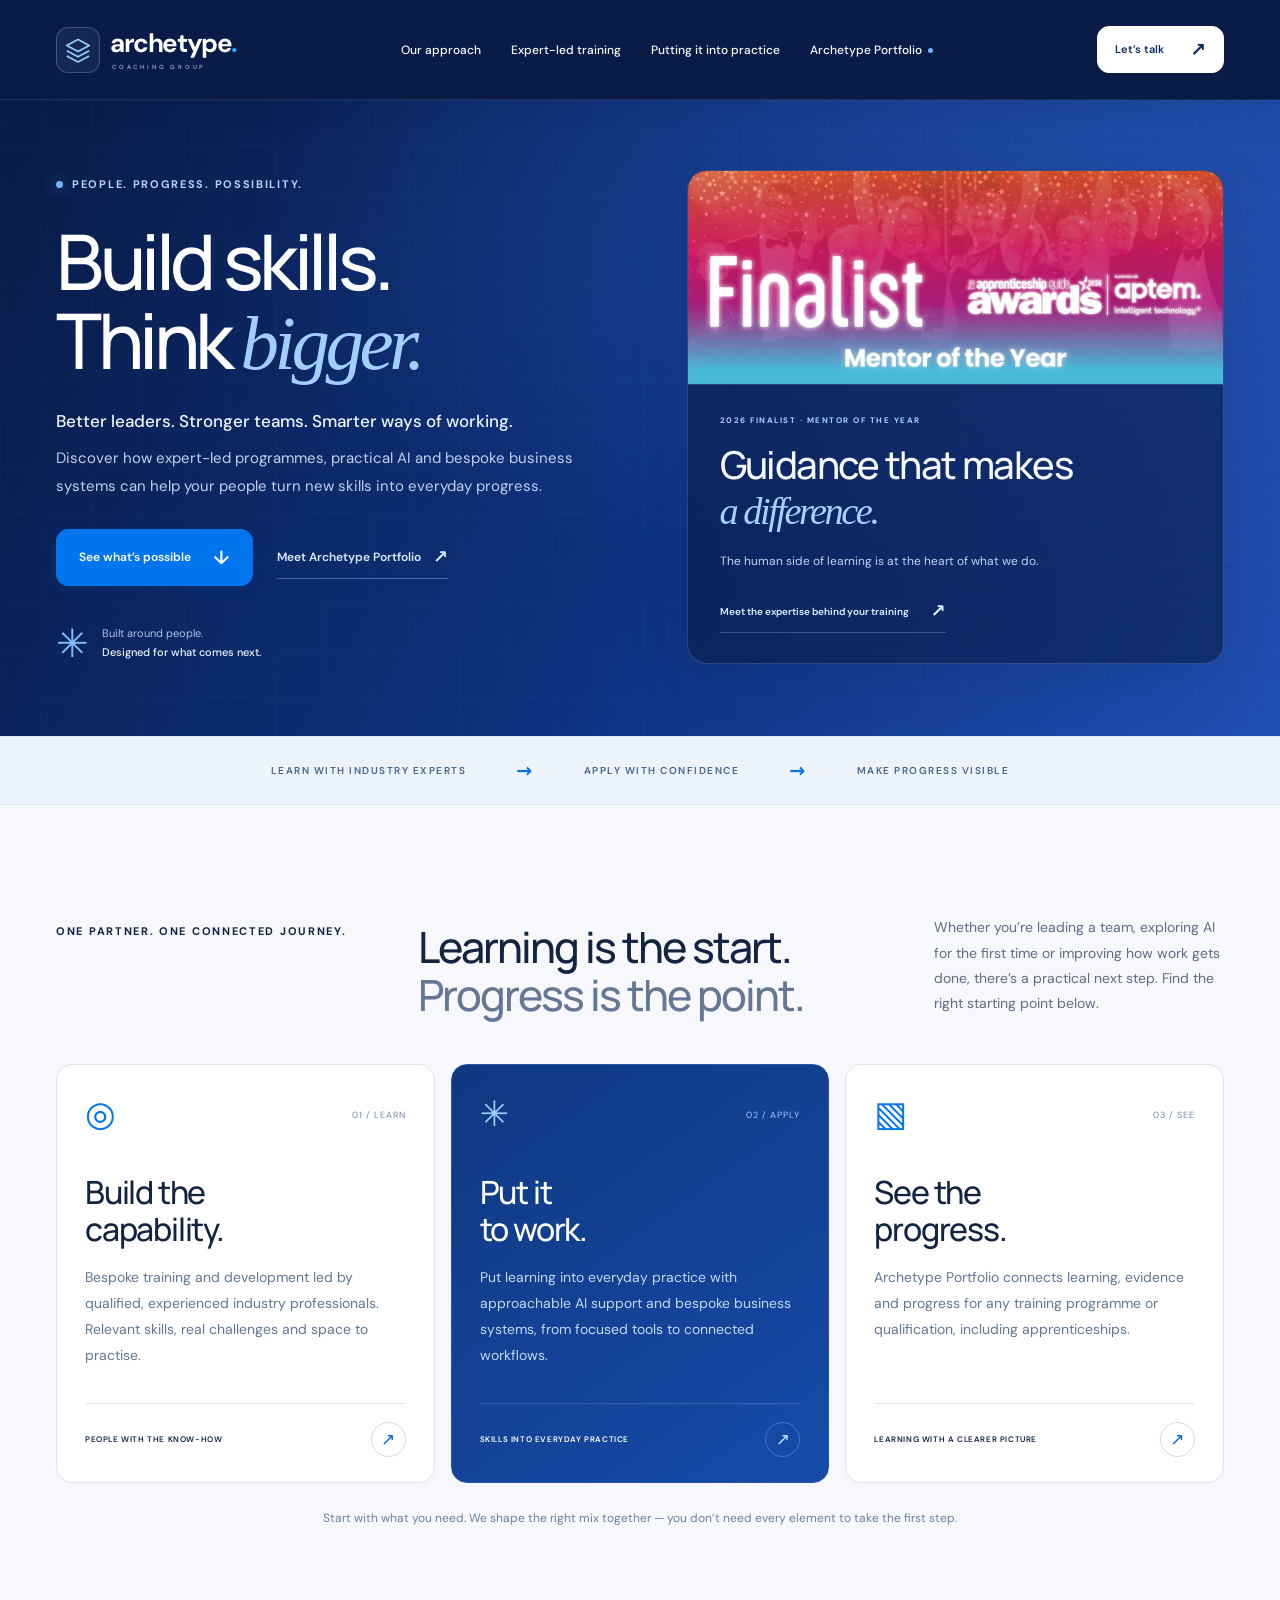
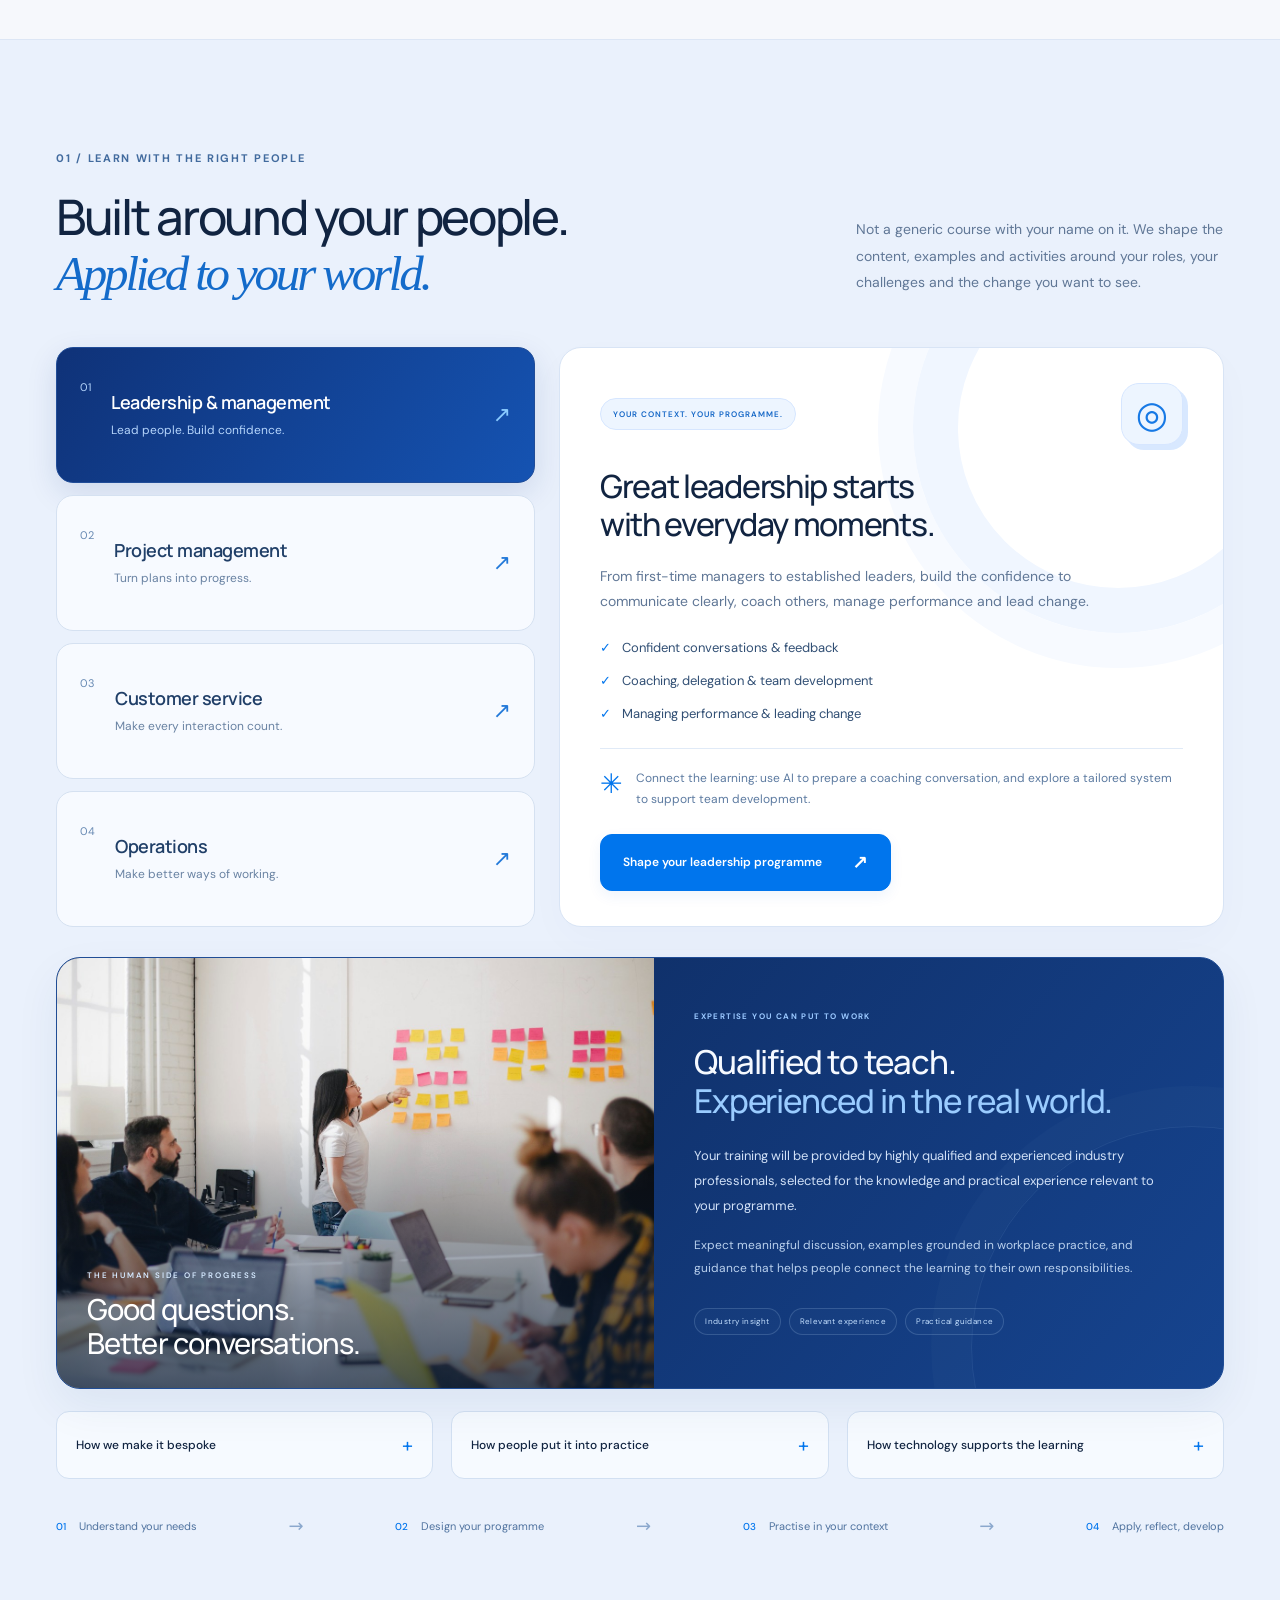
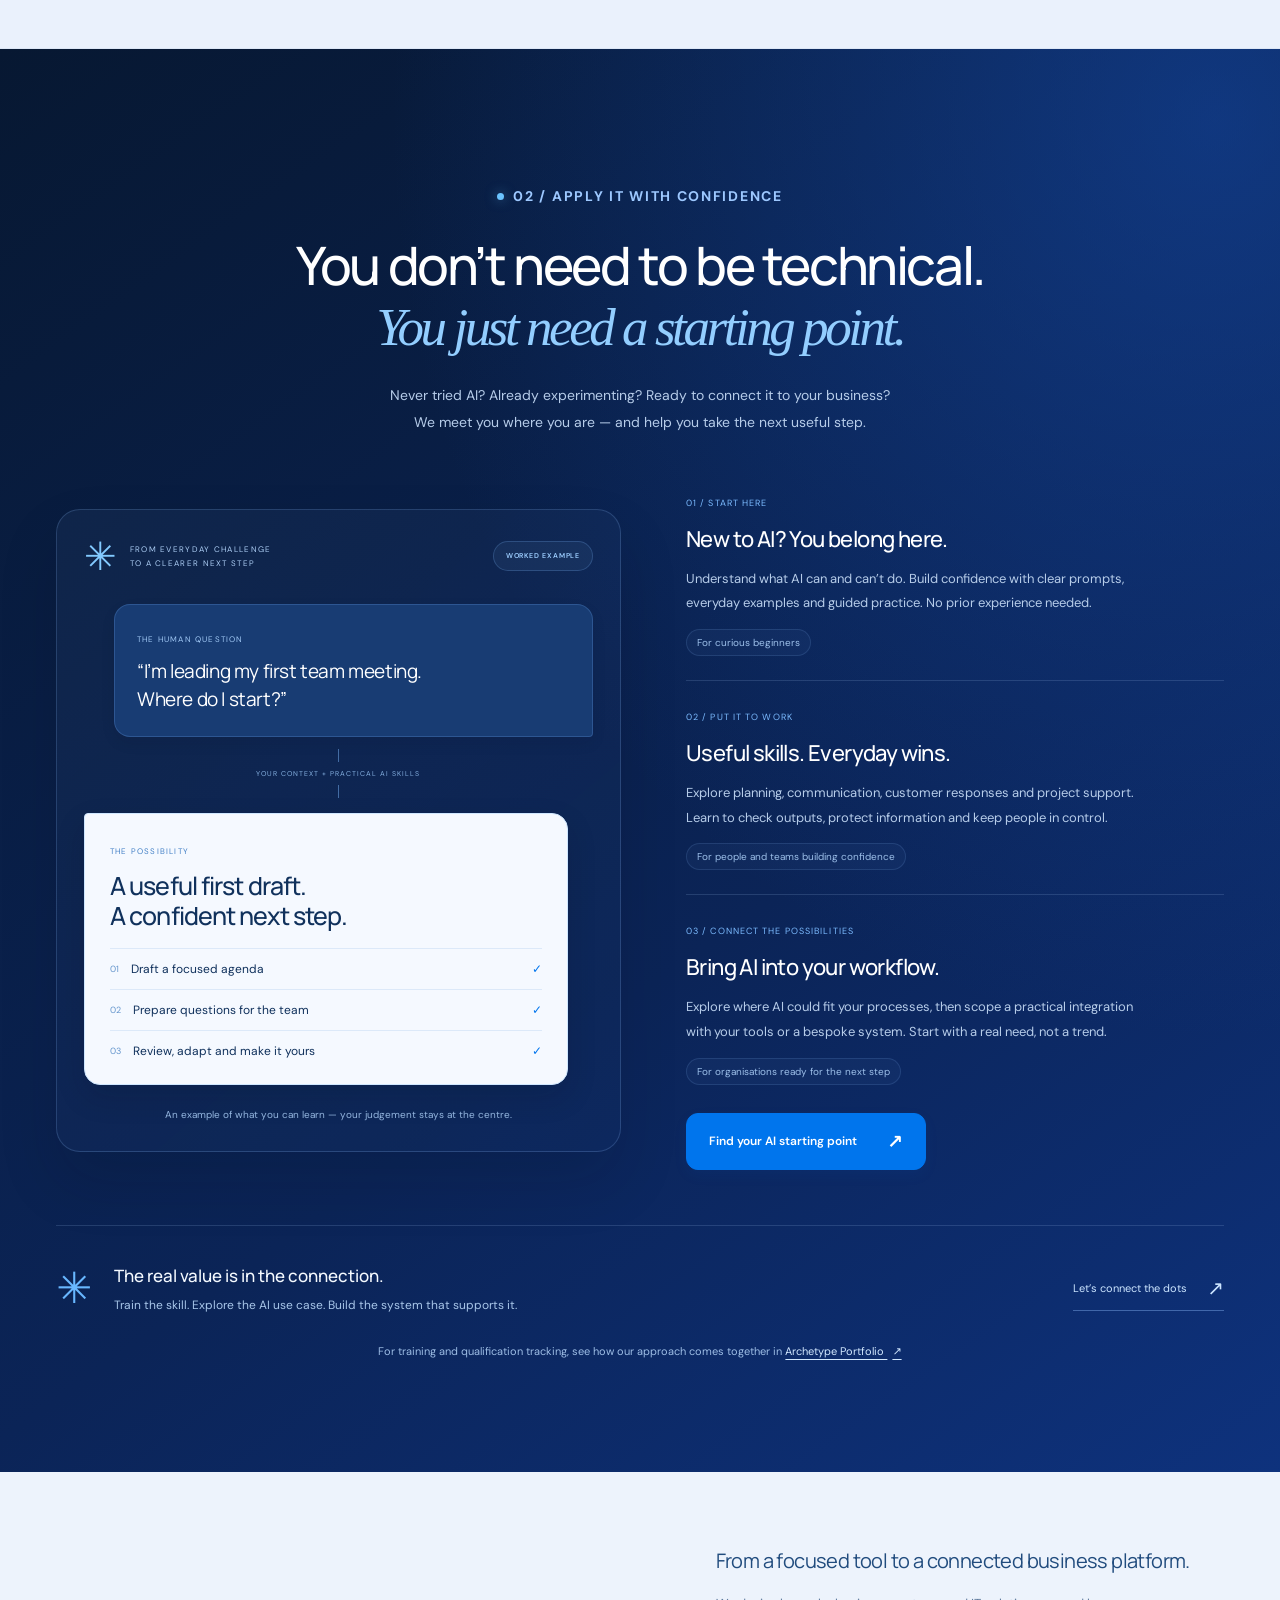
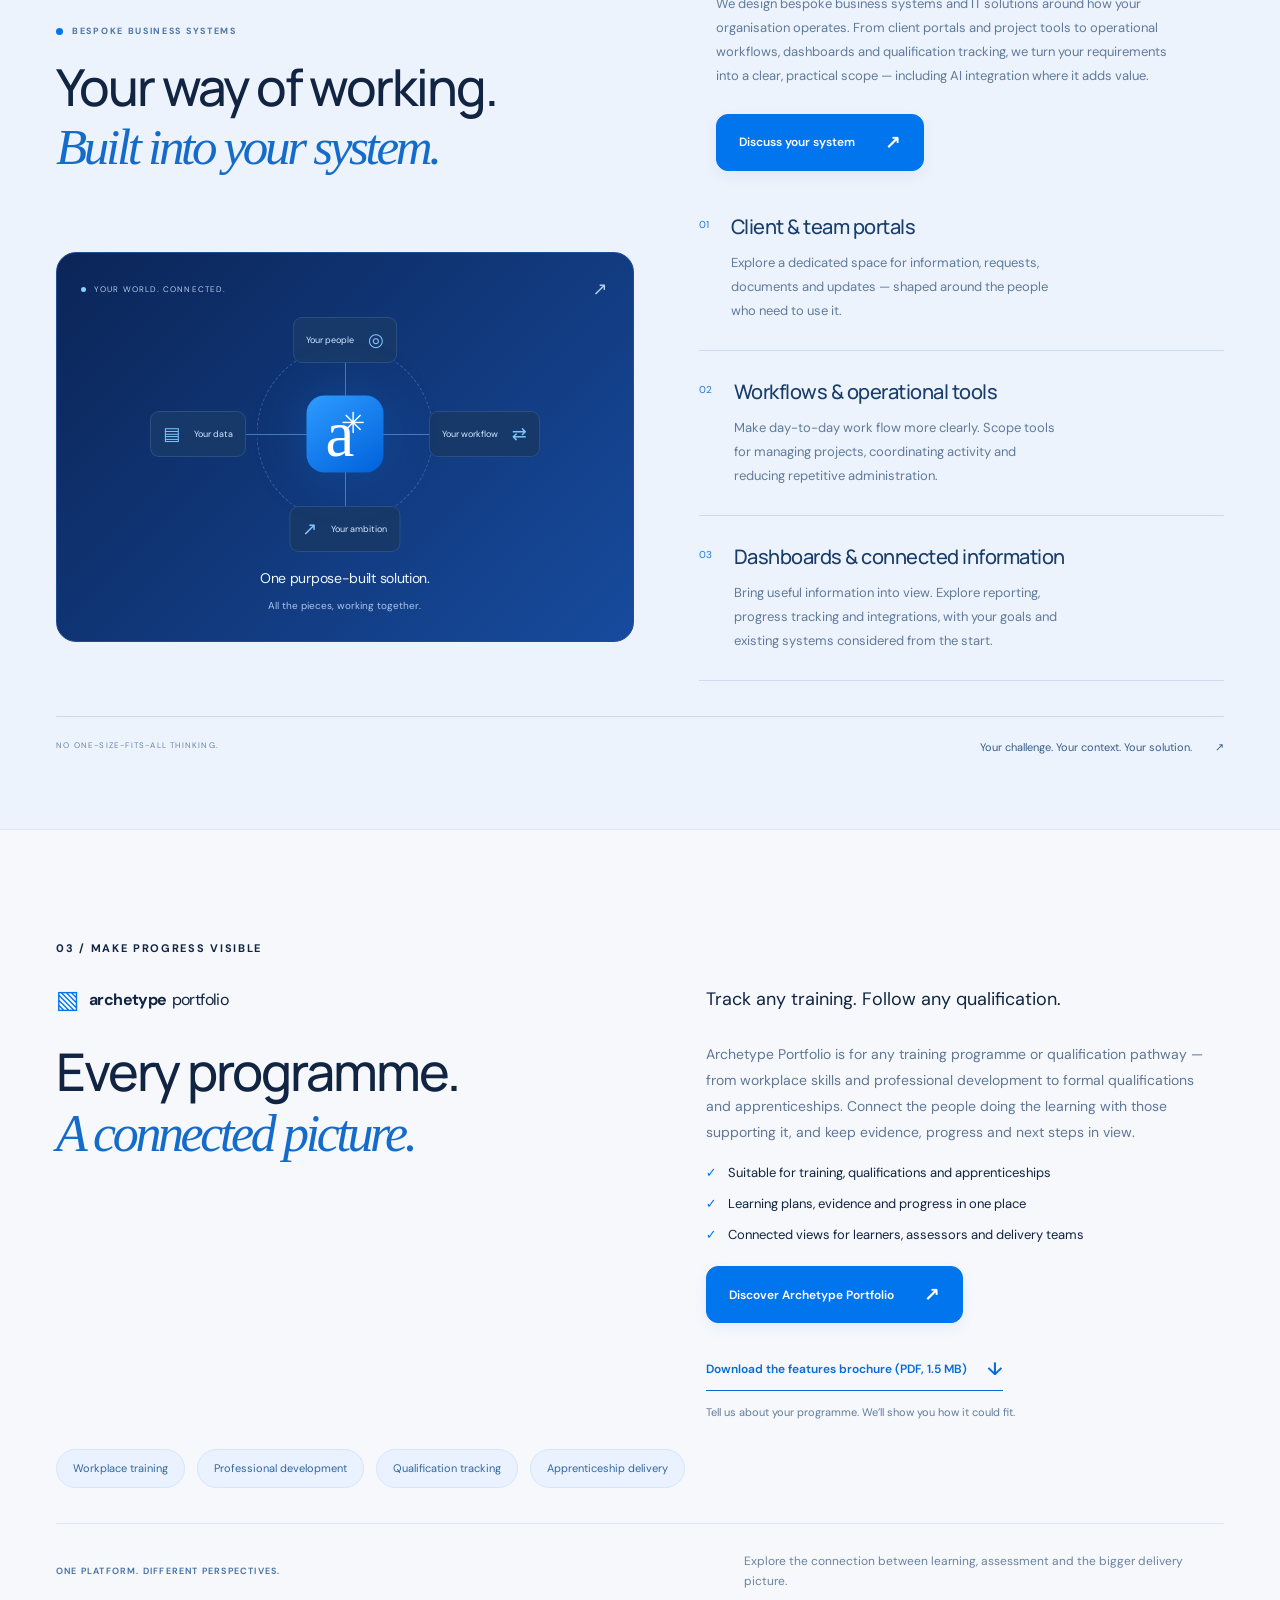
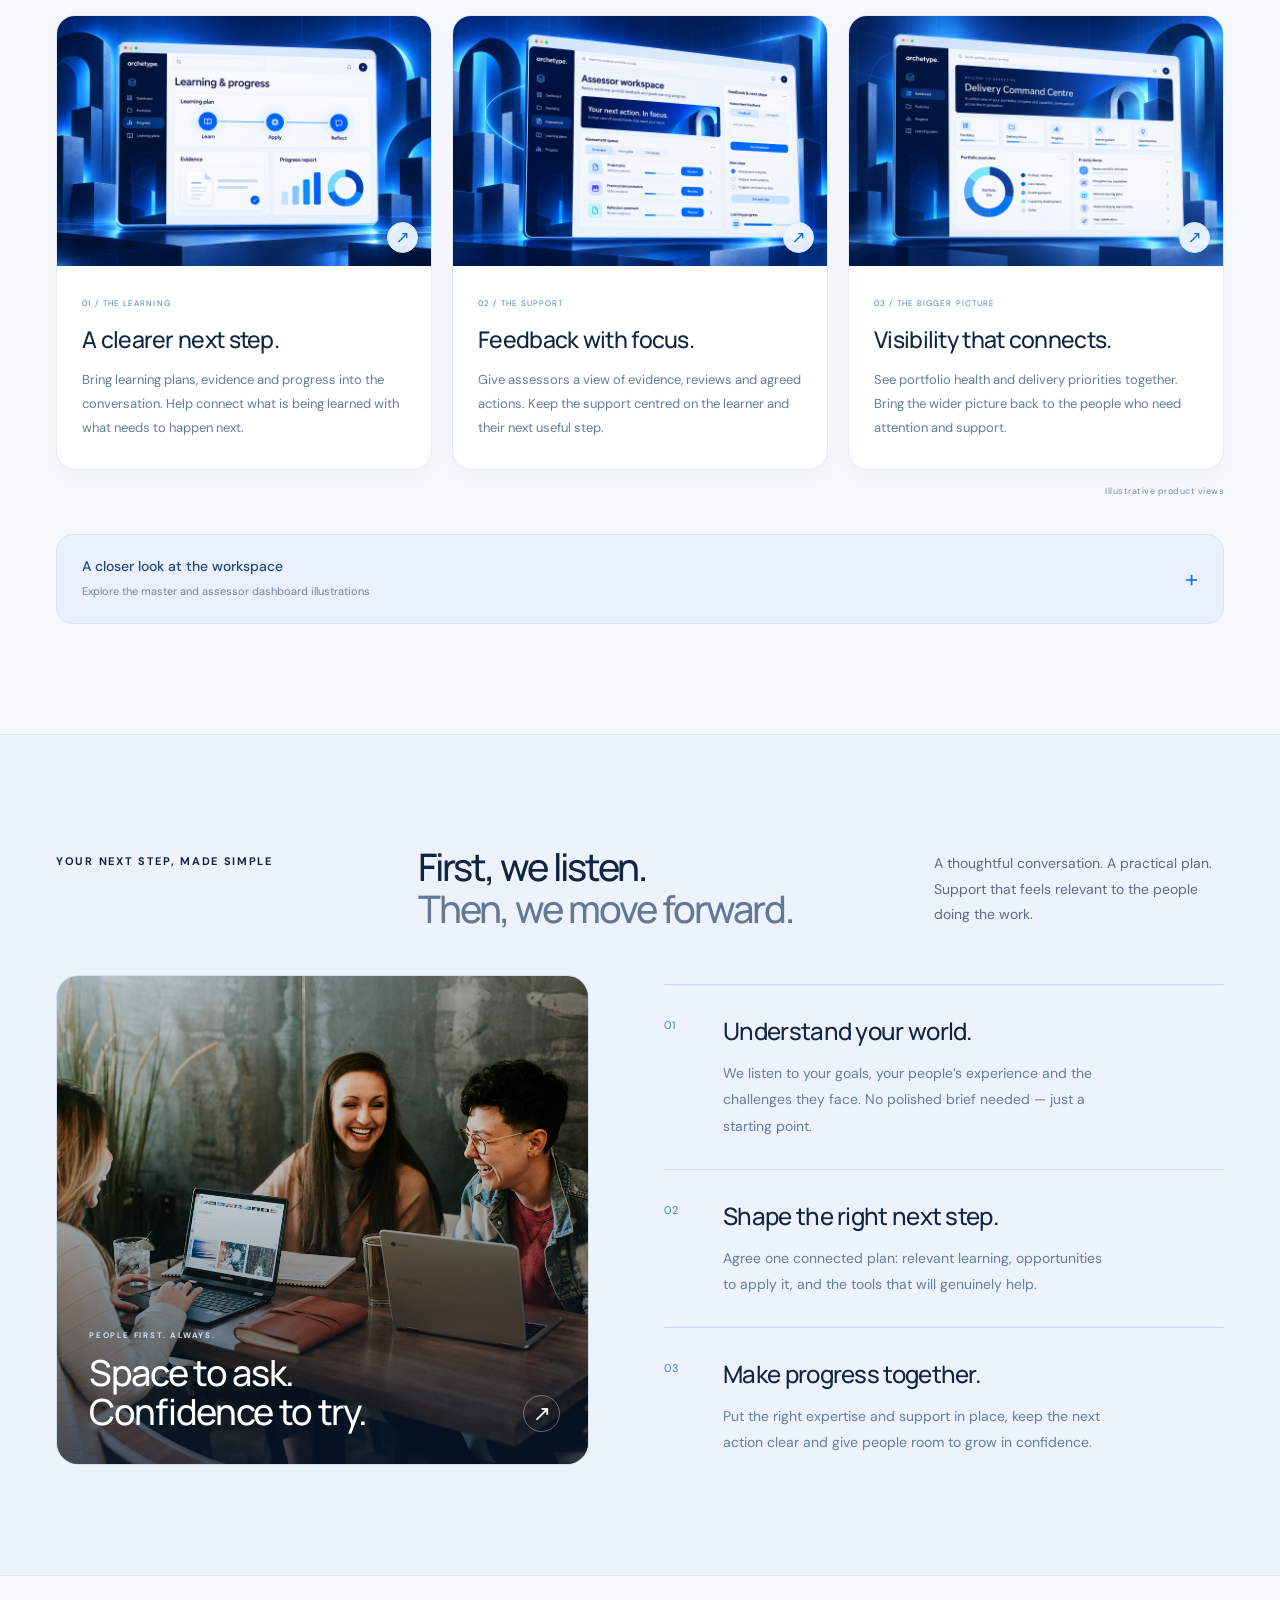
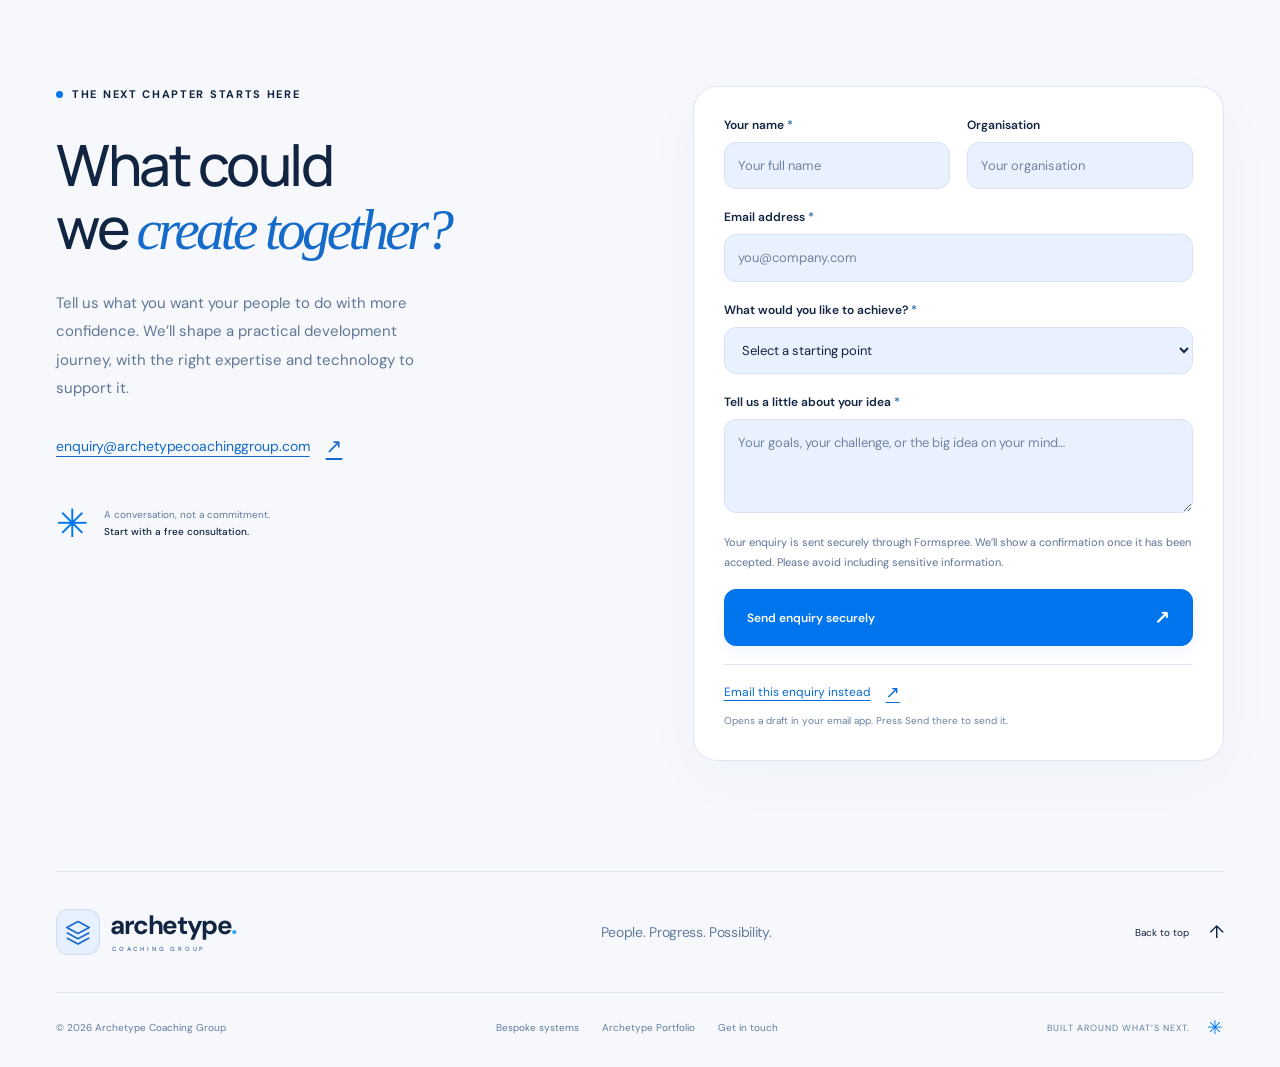
==== commit 685dde74: "Replace homepage award banner with updated supplied JPEG" ====
--- a/index.html
+++ b/index.html
@@ -36,7 +36,7 @@
         <div class="hero-bottom"><span class="mini-star" aria-hidden="true">✳</span><p>Built around people.<br><strong>Designed for what comes next.</strong></p></div>
       </div>
       <figure class="hero-award">
-        <img src="assets/awards/mentor-of-the-year-finalist-2026.jpg" alt="The Apprenticeship Guide Awards 2026, in partnership with Aptem: Mentor of the Year finalist" width="2550" height="1009" fetchpriority="high" decoding="async">
+        <img src="assets/awards/mentor-of-the-year-finalist-2026.jpg?v=2" alt="The Apprenticeship Guide Awards 2026, in partnership with Aptem: Mentor of the Year finalist" width="2541" height="1009" fetchpriority="high" decoding="async">
         <figcaption><p class="eyebrow">2026 FINALIST · MENTOR OF THE YEAR</p><h2>Guidance that makes<br><span class="serif-word">a difference.</span></h2><p>The human side of learning is at the heart of what we do.</p><a class="text-link" href="#training">Meet the expertise behind your training <span aria-hidden="true">↗</span></a></figcaption>
       </figure>
     </section>
